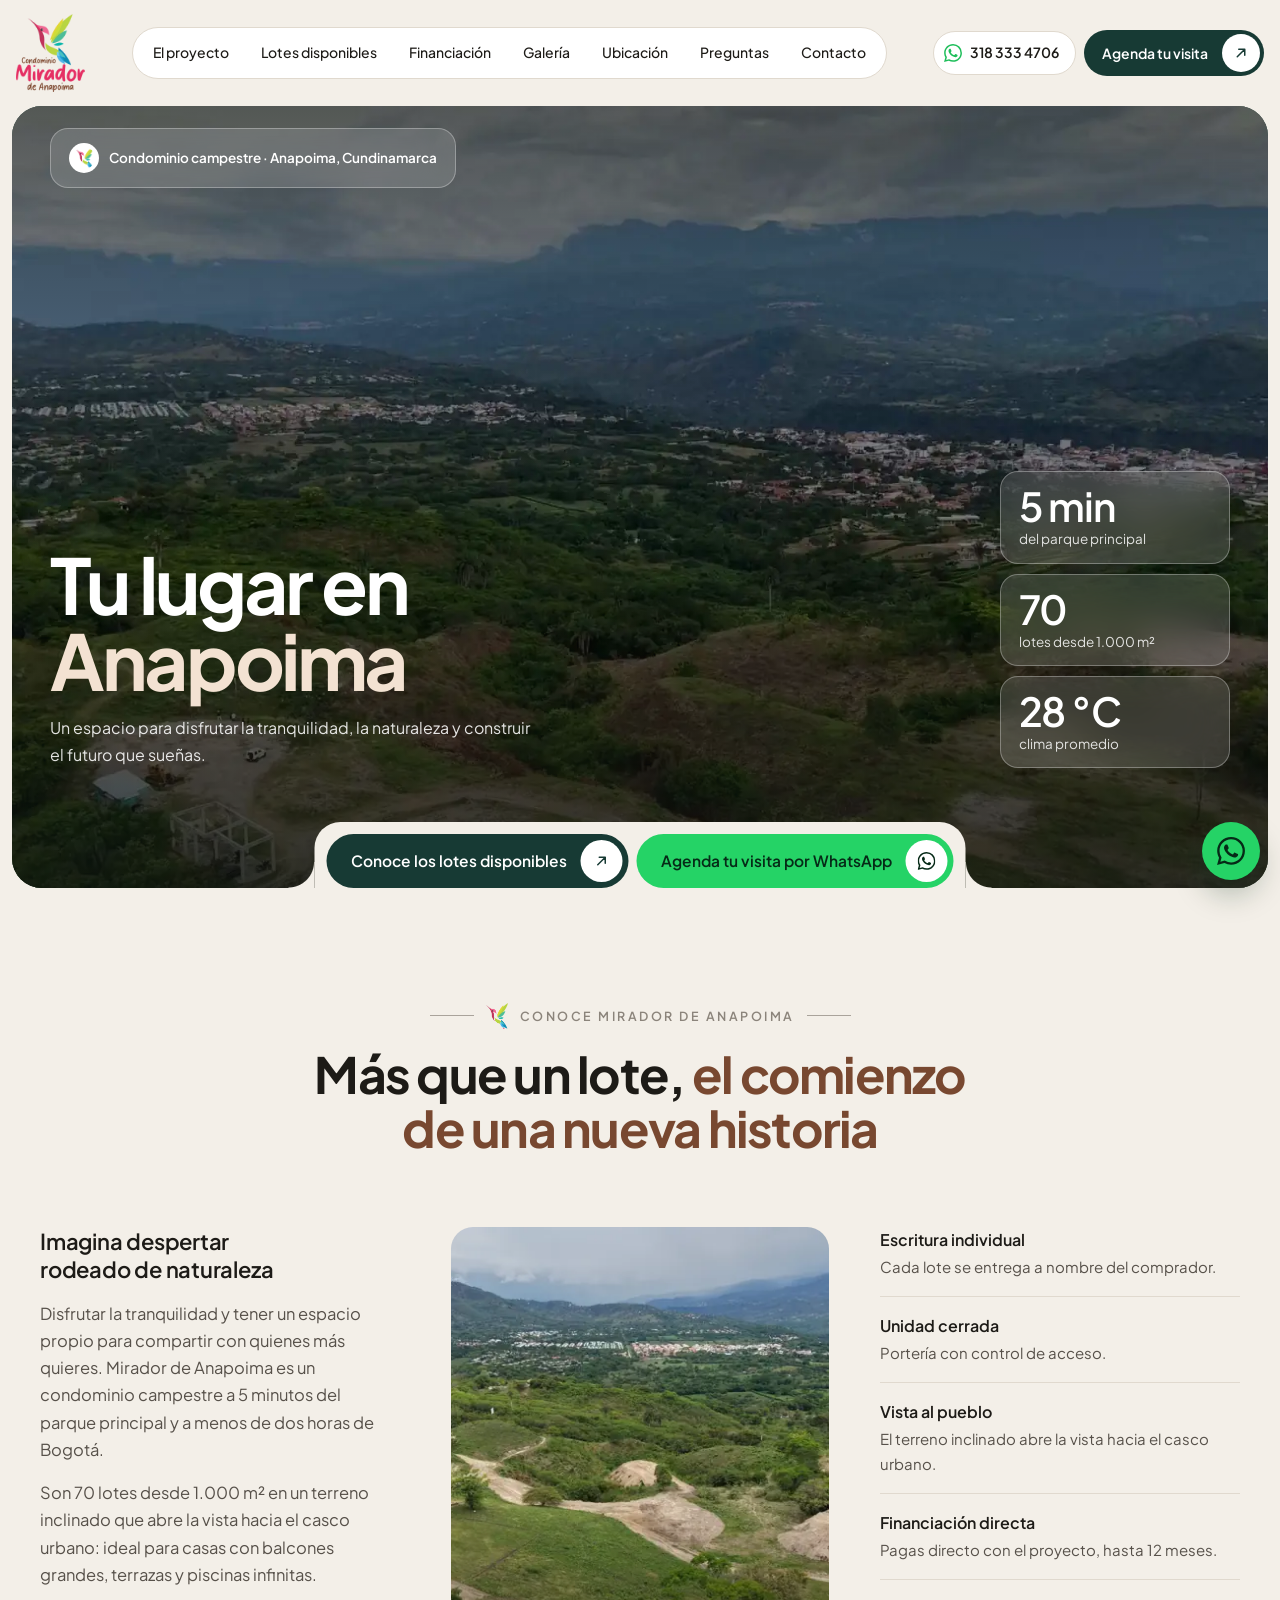
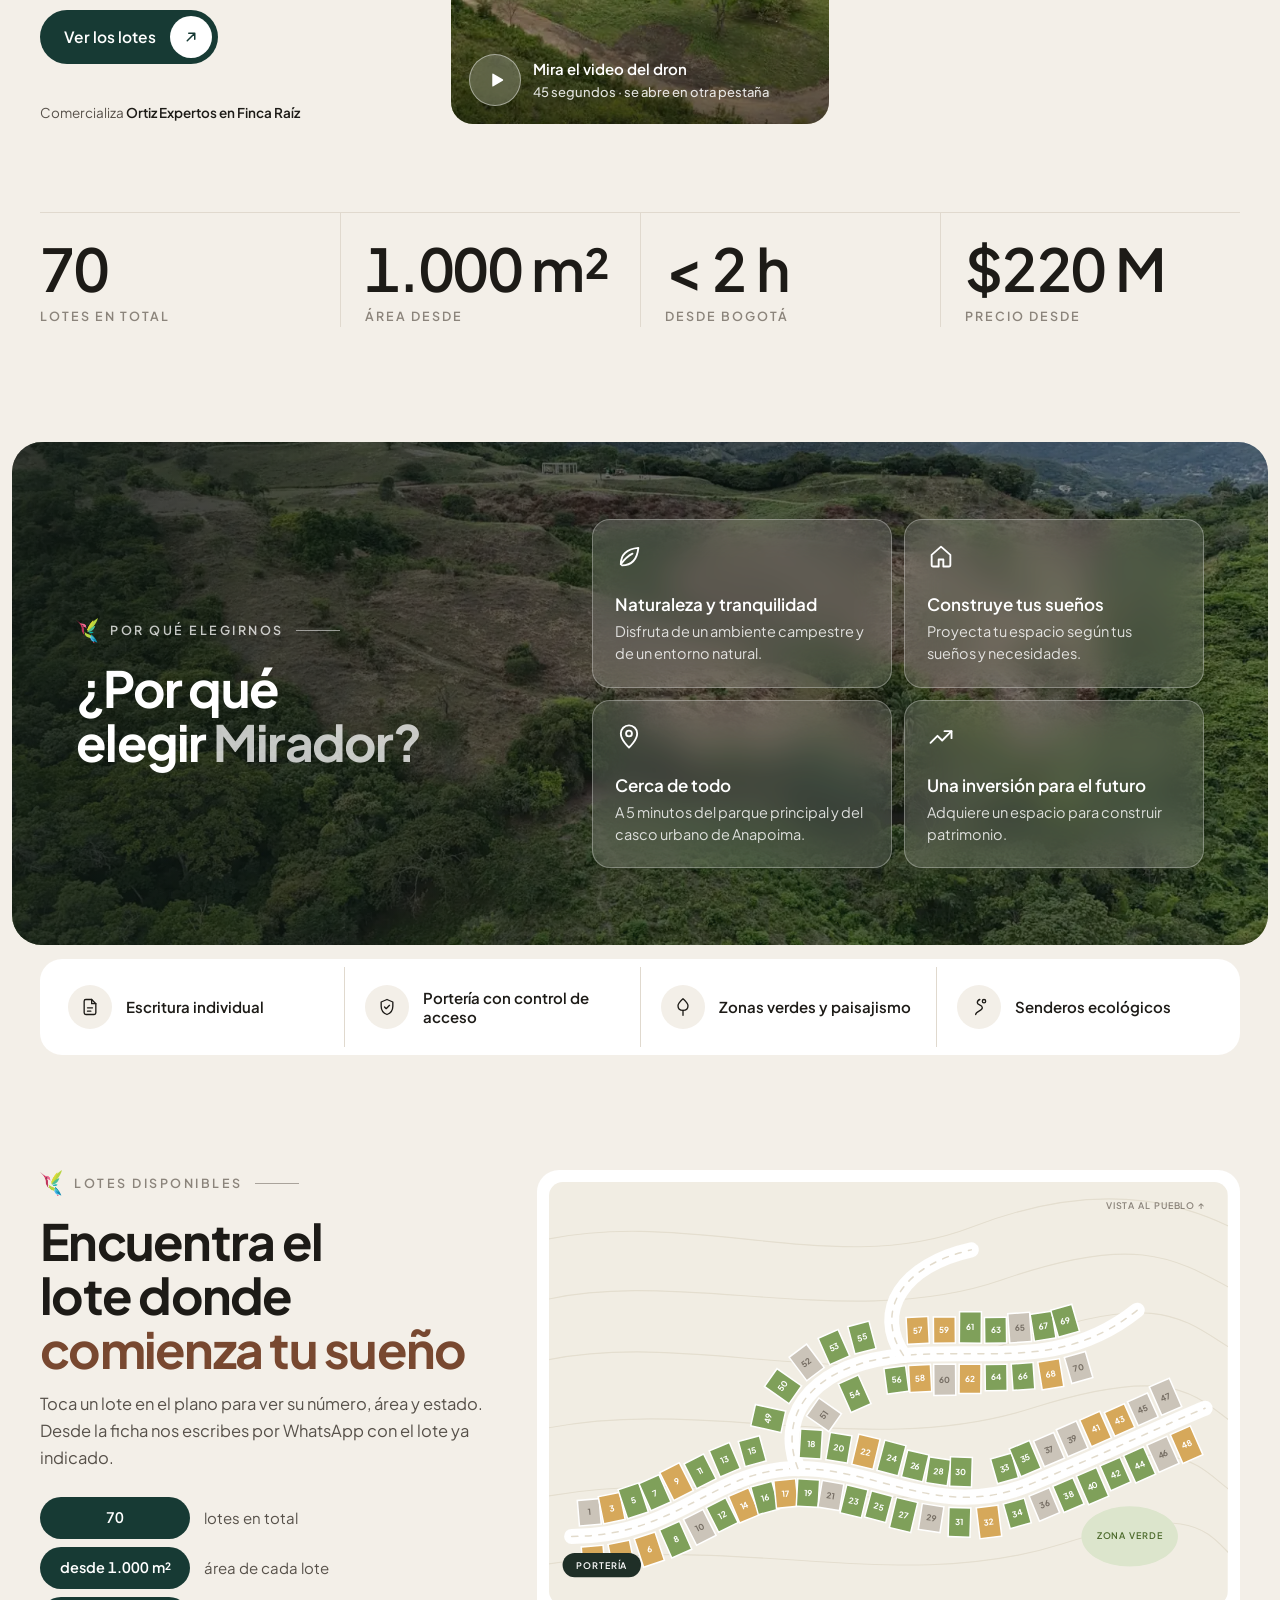
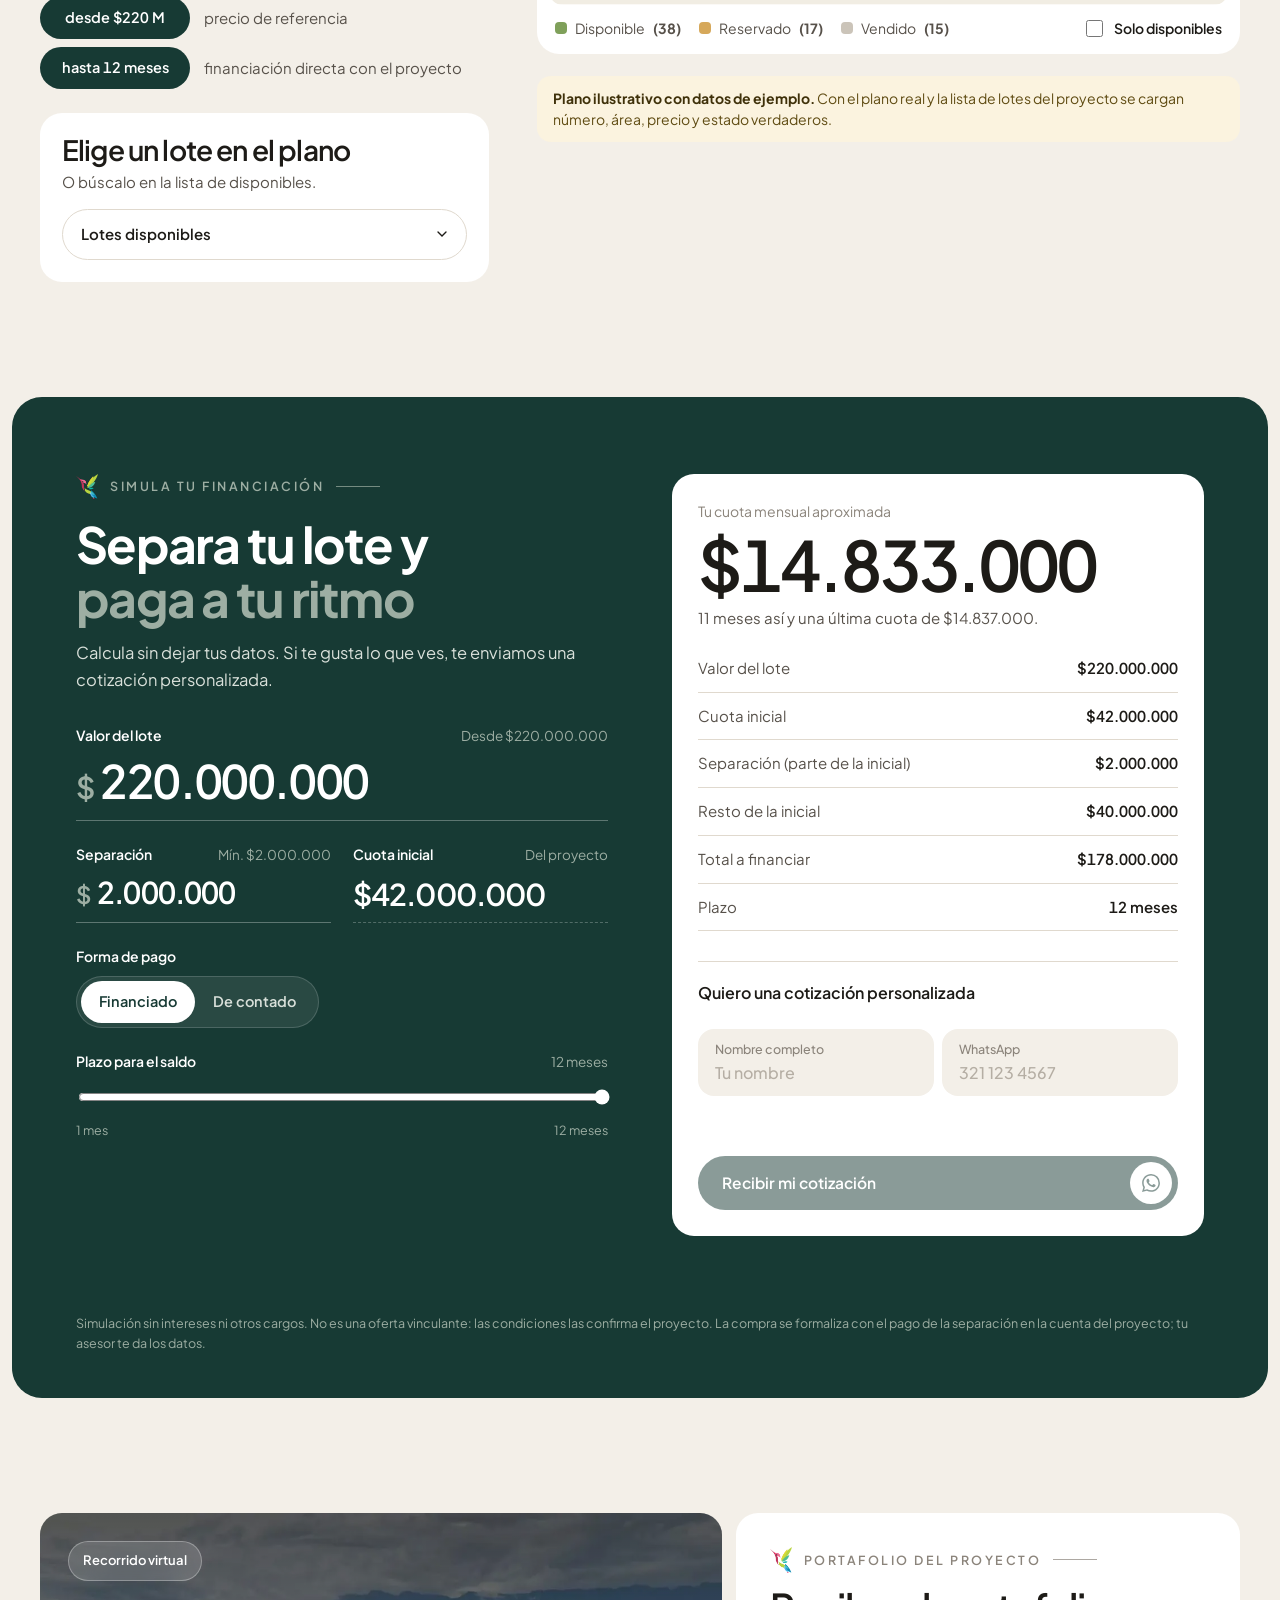
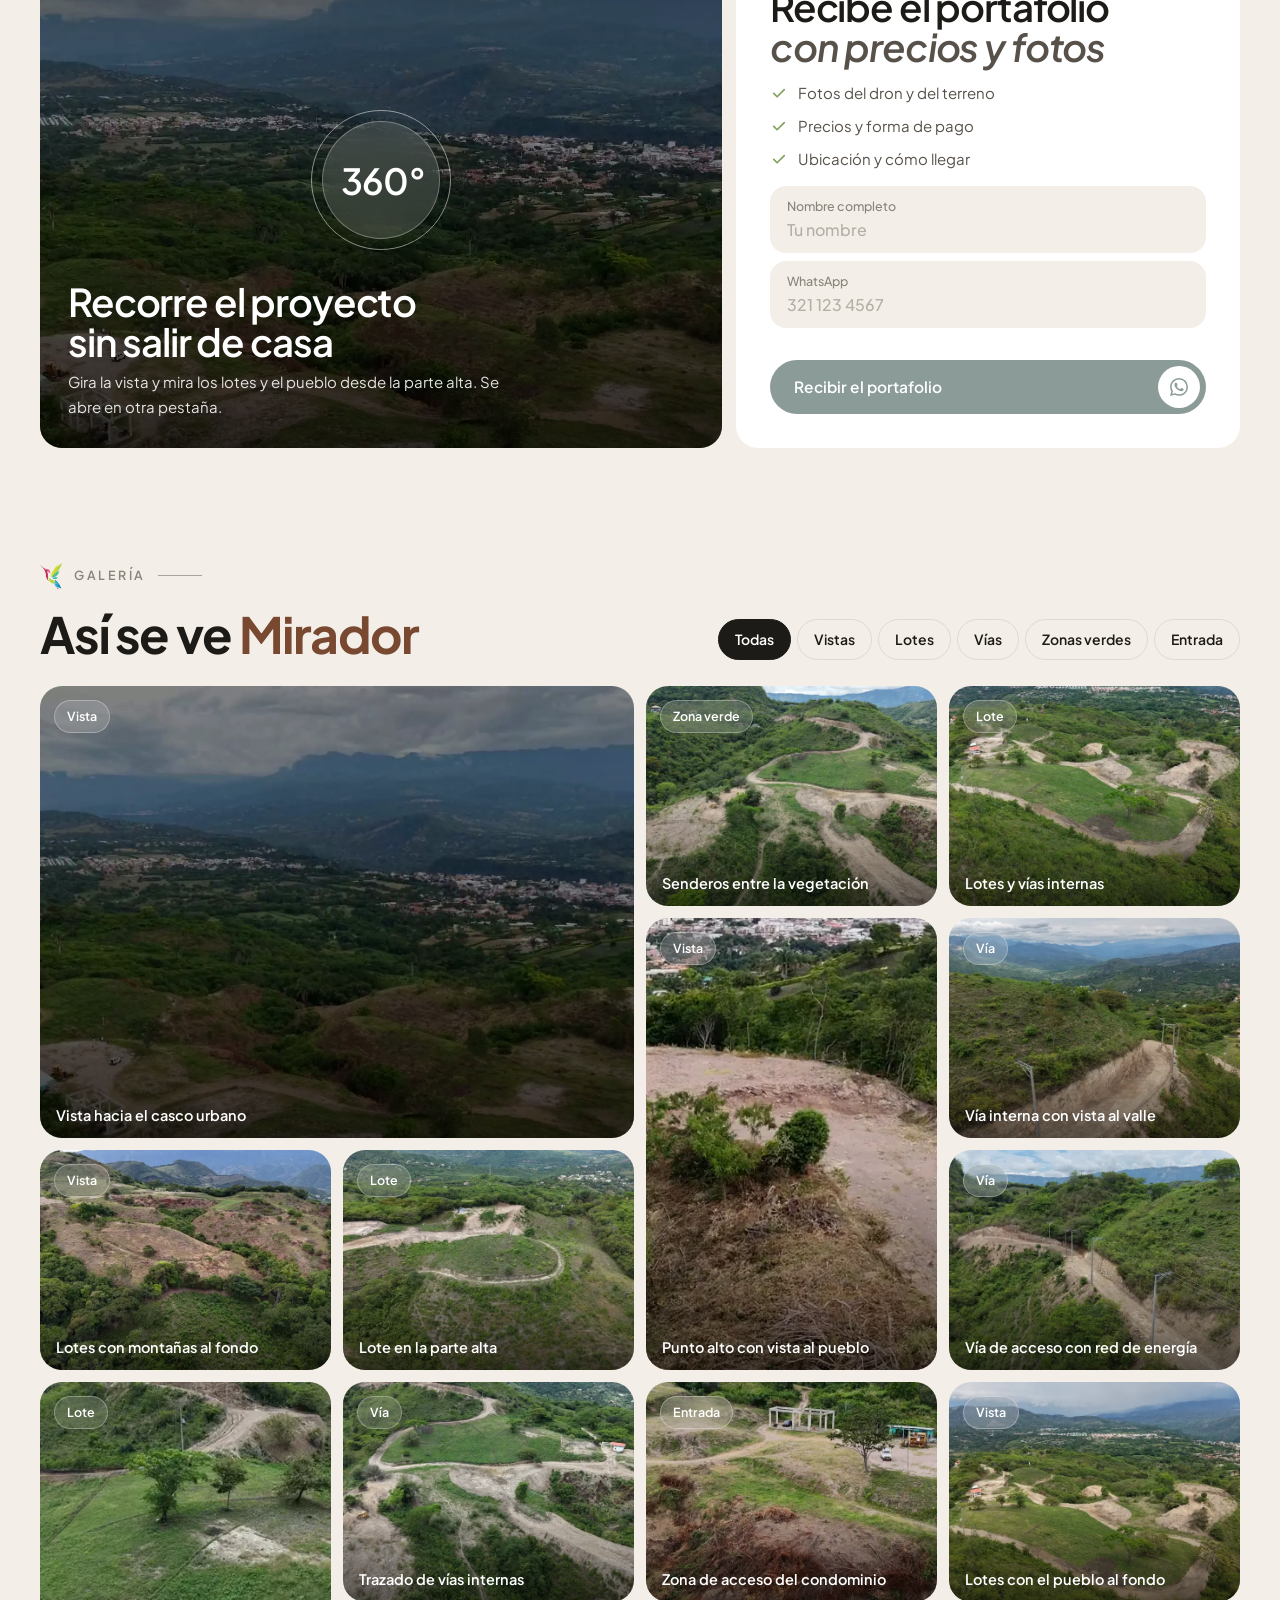
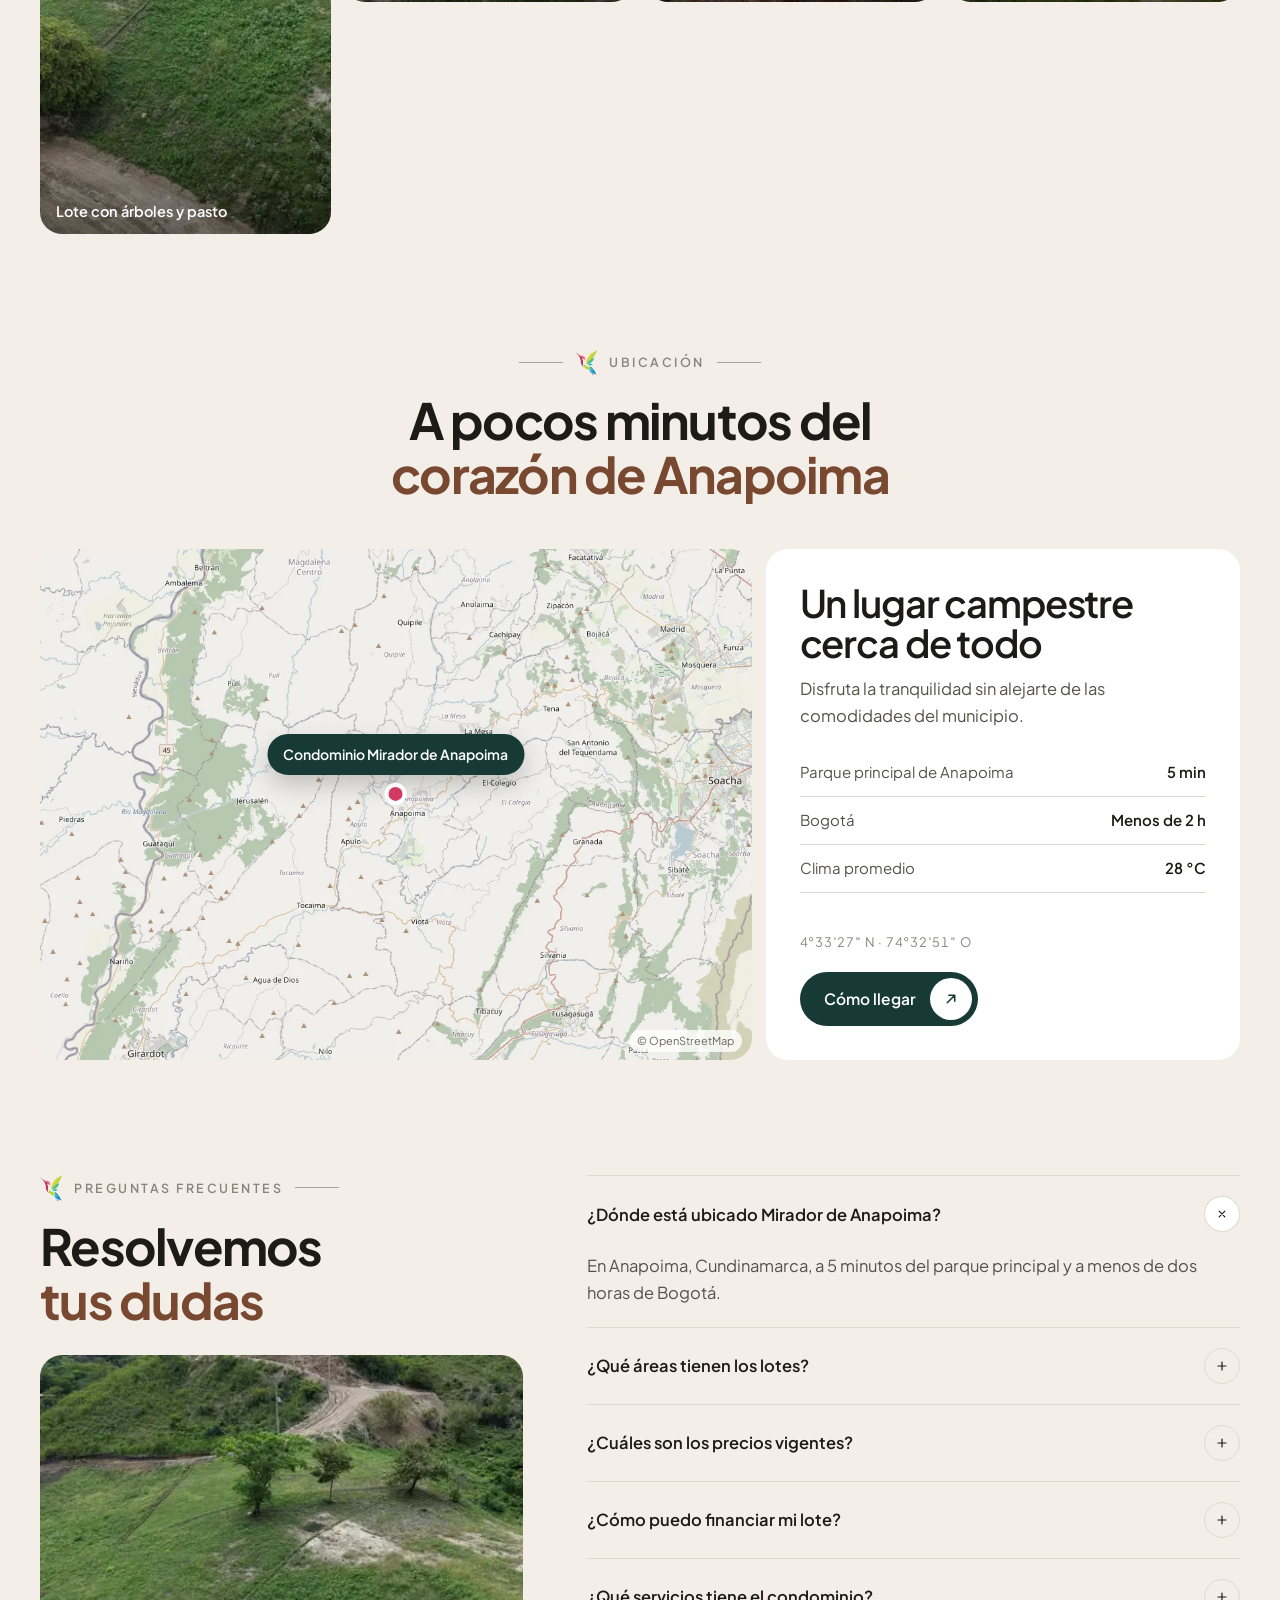
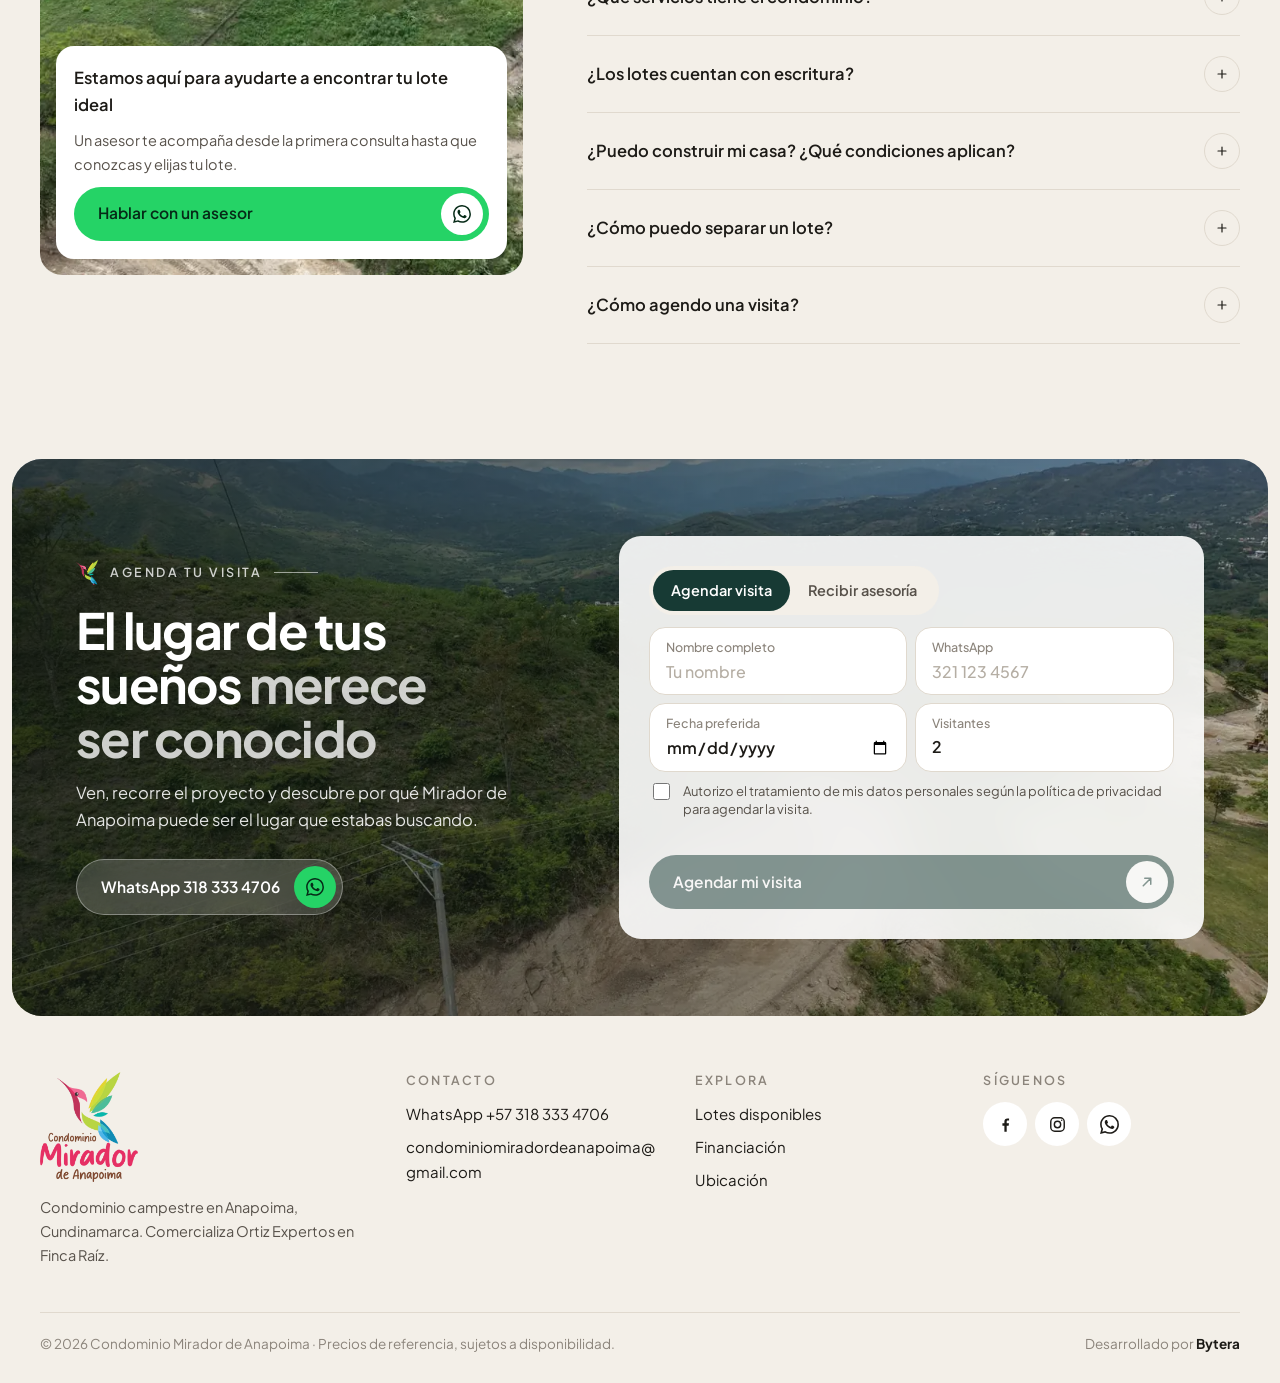
==== index.html @ f688da46 "Maqueta de la web del Condominio Mirador de Anapoima Co-Authored-By: Claude Opus 5.5 <noreply@anthro" ====
<!doctype html>
<html lang="es">
<head>
<meta charset="utf-8">
<meta name="viewport" content="width=device-width, initial-scale=1, viewport-fit=cover">
<meta name="robots" content="noindex, nofollow">
<link rel="icon" href="fotos/colibri.png">
</head>
<body>
<title>Mirador de Anapoima</title>
<meta name="claude:viewport-fit-sides" content="cover">
<meta name="description" content="Tu lugar en Anapoima: lotes campestres desde 1.000 m² a 5 minutos del parque principal. Condominio Mirador de Anapoima, lotes desde $220.000.000.">
<link rel="preconnect" href="https://fonts.googleapis.com">
<link rel="preconnect" href="https://fonts.gstatic.com" crossorigin>
<link rel="stylesheet" href="https://fonts.googleapis.com/css2?family=Plus+Jakarta+Sans:ital,wght@0,400;0,500;0,600;0,700;0,800;1,500&display=swap">
<style>
/* Lenguaje de las referencias: foto dentro de un marco redondeado sobre fondo crema, menú de vidrio,
   serif elegante con cursivas + sans limpia, datos en tarjetas de vidrio, pastillas con flecha en círculo,
   bloque verde profundo de contraste. El magenta del logo queda como acento fino. Apariencia clara a propósito. */
:root{
  color-scheme:light;
  --crema:#F3EFE8;
  --crema-2:#EAE4DA;
  --blanco:#FFFFFF;
  --tinta:#1D1B17;
  --tinta-2:#57514A;
  --gris:#8B847B;
  --linea:#E0D9CE;
  --verde:#173A34;
  --verde-2:#21493F;
  --cafe:#784830;
  --magenta:#E43060;
  --sobre-verde:#D9E0DA;
  --sobre-verde-2:#9DAEA3;
  --acento:#D23A63;
  --disponible:#7FA05A;
  --reservado:#D6A85A;
  --vendido:#CBC4B9;
  --whatsapp:#25D366;
  --whatsapp-tinta:#062A17;
  --f-sans:'Plus Jakarta Sans',system-ui,-apple-system,'Segoe UI',sans-serif;
  --r-marco:30px; --r-tarjeta:22px; --r-chico:14px;
  --curva:cubic-bezier(.22,.8,.26,1);
  --carril:1240px;
}
*,*::before,*::after{box-sizing:border-box}
[hidden]{display:none!important}
html{scroll-behavior:smooth;scroll-padding-top:90px;overflow-x:clip}
body{margin:0;background:var(--crema);color:var(--tinta);font-family:var(--f-sans);font-size:16.5px;line-height:1.65;-webkit-font-smoothing:antialiased;overflow-x:clip}
img{max-width:100%;height:auto;display:block}
a{color:inherit}
button,input,select{font:inherit;color:inherit}
:focus-visible{outline:2px solid var(--tinta);outline-offset:3px}
.sobre-foto :focus-visible,.verde :focus-visible{outline-color:#fff}
.sr-only{position:absolute!important;width:1px;height:1px;padding:0;margin:-1px;overflow:hidden;clip:rect(0,0,0,0);white-space:nowrap;border:0}
.carril{max-width:var(--carril);margin:0 auto;padding-left:max(20px,env(safe-area-inset-left,0px));padding-right:max(20px,env(safe-area-inset-right,0px))}
.marco{margin-inline:max(12px,env(safe-area-inset-left,0px))}
.saltar{position:fixed;top:-100px;left:16px;z-index:100;padding:12px 18px;background:#fff;border-radius:999px;font-weight:600}
.saltar:focus{top:12px}

/* Tipos */
h1,h2,h3{margin:0;font-weight:400;text-wrap:balance}
h2{font-family:var(--f-sans);font-weight:700;font-size:clamp(32px,3.9vw,52px);line-height:1.08;letter-spacing:-.035em}
h2 em,h1 em{font-style:normal;color:var(--cafe)}
h3{font-family:var(--f-sans);font-weight:600;font-size:18px;line-height:1.3}
.ceja{display:flex;align-items:center;gap:12px;margin:0 0 18px;font-size:12.5px;font-weight:600;letter-spacing:.2em;text-transform:uppercase;color:var(--gris)}
.ceja::after{content:"";width:44px;height:1px;background:currentColor;opacity:.7}
.ceja img{width:22px;height:auto;flex:none}
.texto{color:var(--tinta-2);margin:14px 0 0;max-width:52ch}
.seccion{padding-block:clamp(72px,9vw,120px)}

/* Botones: pastilla con flecha en círculo */
.btn{display:inline-flex;align-items:center;gap:14px;min-height:54px;padding:6px 6px 6px 24px;border-radius:999px;font-weight:600;font-size:15.5px;text-decoration:none;border:0;cursor:pointer;transition:background .25s,color .25s,transform .25s var(--curva);white-space:nowrap;line-height:1.2}
.btn__c{display:grid;place-items:center;width:42px;height:42px;border-radius:50%;flex:none;transition:transform .35s var(--curva)}
.btn__c svg{width:18px;height:18px}
.btn:hover .btn__c{transform:rotate(45deg)}
.btn--oscuro{background:var(--verde);color:#fff}
.btn--oscuro .btn__c{background:#fff;color:var(--verde)}
.btn--oscuro:hover{background:#15211B}
.btn--blanco{background:#fff;color:var(--tinta)}
.btn--blanco .btn__c{background:var(--verde);color:#fff}
.btn--vidrio{background:rgba(255,255,255,.16);color:#fff;border:1px solid rgba(255,255,255,.35);backdrop-filter:blur(14px);-webkit-backdrop-filter:blur(14px)}
.btn--vidrio .btn__c{background:var(--whatsapp);color:var(--whatsapp-tinta)}
.btn--wa{background:var(--whatsapp);color:var(--whatsapp-tinta)}
.btn--wa .btn__c{background:#fff;color:var(--whatsapp-tinta)}
.btn--linea{background:transparent;color:var(--tinta);box-shadow:inset 0 0 0 1px var(--linea)}
.btn--linea .btn__c{background:var(--tinta);color:#fff}
.btn--simple{padding:0 24px;justify-content:center}
.btn--ancho{width:100%;justify-content:space-between}
.btn[aria-disabled="true"]{opacity:.5}

/* Portada */
.hero{position:relative;margin-top:0;border-radius:var(--r-marco);overflow:hidden;min-height:max(560px,min(calc(100vh - 118px),820px));min-height:max(560px,min(calc(100svh - 118px),820px));color:#fff;display:flex;flex-direction:column;background:var(--verde)}
.hero__foto{position:absolute;inset:0;width:100%;height:100%;object-fit:cover;object-position:50% 52%}
.hero::after{content:"";position:absolute;inset:0;z-index:1;background:linear-gradient(180deg,rgba(15,22,18,.38) 0%,rgba(15,22,18,0) 28%,rgba(15,22,18,.05) 55%,rgba(15,22,18,.66) 100%);pointer-events:none}
.hero>.hero__cuerpo,.hero>.hero__chip{position:relative;z-index:3}
.hero__chip{align-self:flex-start;margin:22px 0 0 clamp(18px,3vw,44px);display:inline-flex;align-items:center;gap:10px;padding:8px 16px 8px 8px;border-radius:999px;font-size:13.5px;font-weight:600}
.hero__chip img{width:30px;height:30px;border-radius:50%;background:#fff;padding:4px;object-fit:contain}
.cab{display:flex;align-items:center;gap:16px;padding:14px max(16px,env(safe-area-inset-right,0px)) 14px max(16px,env(safe-area-inset-left,0px));max-width:1440px;margin:0 auto}
.cab__logo{flex:none;display:block}
.cab__logo img{height:78px;width:auto}
.cab__nav{display:flex;gap:2px;margin:0 auto;padding:5px;border-radius:999px;background:#fff;border:1px solid var(--linea)}
.cab__nav a{padding:8px 15px;border-radius:999px;font-size:14px;font-weight:500;text-decoration:none;white-space:nowrap;transition:background .2s,color .2s}
.cab__nav a:hover{background:var(--crema);color:var(--tinta)}
.cab__acc{display:flex;align-items:center;gap:8px;flex:none}
.cab__tel{display:inline-flex;align-items:center;gap:8px;padding:9px 16px 9px 10px;border-radius:999px;background:#fff;border:1px solid var(--linea);font-size:14px;font-weight:600;text-decoration:none;white-space:nowrap}
.cab__tel svg{width:18px;height:18px;color:#1EBE5A}
.cab__acc .btn{min-height:46px;padding:4px 4px 4px 18px;font-size:14px}
.cab__acc .btn .btn__c{width:38px;height:38px}
.cab__menu{display:none;width:46px;height:46px;border-radius:50%;border:1px solid var(--linea);background:#fff;color:var(--tinta);cursor:pointer;place-items:center}
.cab__menu svg{width:20px;height:20px}
.hero__cuerpo{flex:1;display:grid;padding-top:40px;grid-template-columns:minmax(0,1fr) 230px;gap:24px;align-items:end;padding:0 clamp(18px,3vw,44px) clamp(96px,10vw,120px)}
.hero__sub{font-size:12.5px;font-weight:600;letter-spacing:.2em;text-transform:uppercase;margin:0 0 14px;color:rgba(255,255,255,.85)}
.hero h1{font-family:var(--f-sans);font-weight:700;font-size:clamp(44px,6vw,88px);line-height:1;letter-spacing:-.045em;max-width:12ch;animation:subir 1s var(--curva) both}
@keyframes subir{from{transform:translateY(18px)}to{transform:none}}
.hero h1 em{font-style:normal;color:#F3E2D2}
.hero__lead{max-width:40ch;margin:16px 0 0;color:rgba(255,255,255,.88);font-size:16px}
.cifras-vidrio{display:grid;gap:10px}
.vidrio{background:rgba(255,255,255,.14);border:1px solid rgba(255,255,255,.3);backdrop-filter:blur(18px);-webkit-backdrop-filter:blur(18px);border-radius:18px;padding:14px 18px}
.vidrio b{display:block;font-family:var(--f-sans);font-weight:600;letter-spacing:-.03em;font-size:40px;line-height:1}
.vidrio span{display:block;font-size:13.5px;color:rgba(255,255,255,.85);margin-top:4px;line-height:1.35}
.hero__pie{position:absolute;left:50%;bottom:0;transform:translateX(-50%);z-index:4;display:flex;gap:8px;padding:12px 12px 0;background:var(--crema);border-radius:26px 26px 0 0}
.hero__pie::before,.hero__pie::after{content:"";position:absolute;bottom:0;width:26px;height:26px;background:radial-gradient(circle at 0 0,transparent 25px,var(--crema) 26px)}
.hero__pie::before{left:-26px;background:radial-gradient(circle at 0 0,transparent 25px,var(--crema) 26px)}
.hero__pie::after{right:-26px;background:radial-gradient(circle at 100% 0,transparent 25px,var(--crema) 26px)}

/* Conoce */
.intro__titulo{text-align:center;max-width:760px;margin:0 auto clamp(44px,6vw,72px)}
.intro__titulo .ceja{justify-content:center}
.intro__titulo .ceja::before{content:"";width:44px;height:1px;background:currentColor;opacity:.7}
.intro{display:grid;grid-template-columns:minmax(0,1fr) minmax(0,1.05fr) minmax(0,1fr);gap:clamp(24px,4vw,56px);align-items:stretch}
.intro__txt{display:flex;flex-direction:column;gap:16px}
.intro__txt h3{font-size:22px;font-weight:600;letter-spacing:-.01em}
.intro__txt p{margin:0;color:var(--tinta-2)}
.intro__txt .btn{align-self:flex-start;margin-top:6px}
.intro__comer{margin-top:auto;padding-top:22px;font-size:13.5px;color:var(--gris)}
.intro__comer b{color:var(--tinta);font-weight:600}
.intro__foto{position:relative;border-radius:var(--r-tarjeta);overflow:hidden;min-height:440px;display:block;color:#fff;text-decoration:none}
.intro__foto img{position:absolute;inset:0;width:100%;height:100%;object-fit:cover;transition:transform 1s var(--curva)}
.intro__foto:hover img{transform:scale(1.04)}
.intro__foto::after{content:"";position:absolute;inset:0;background:linear-gradient(180deg,rgba(0,0,0,0) 55%,rgba(0,0,0,.55))}
.intro__play{position:absolute;z-index:1;left:18px;bottom:18px;right:18px;display:flex;align-items:center;gap:12px;font-weight:600;font-size:15px}
.intro__play span{display:grid;place-items:center;width:52px;height:52px;border-radius:50%;background:rgba(255,255,255,.2);border:1px solid rgba(255,255,255,.45);backdrop-filter:blur(12px);-webkit-backdrop-filter:blur(12px);flex:none}
.intro__play svg{width:18px;height:18px;margin-left:2px}
.intro__play small{display:block;font-weight:500;opacity:.85;font-size:13px}
.lista-fina{list-style:none;margin:0;padding:0;display:grid;align-content:start}
.lista-fina li{padding:16px 0;border-bottom:1px solid var(--linea)}
.lista-fina li:first-child{padding-top:0}
.lista-fina b{display:block;font-weight:600;font-size:16px}
.lista-fina span{display:block;color:var(--tinta-2);font-size:15px;margin-top:2px}
.cifras{display:grid;grid-template-columns:repeat(4,minmax(0,1fr));margin-top:clamp(56px,7vw,88px);border-top:1px solid var(--linea)}
.cifras div{padding:26px 24px 0;border-left:1px solid var(--linea)}
.cifras div:first-child{border-left:0;padding-left:0}
.cifras b{display:block;font-family:var(--f-sans);font-weight:600;letter-spacing:-.03em;font-size:clamp(44px,4.6vw,64px);line-height:1;letter-spacing:-.01em;font-variant-numeric:tabular-nums}
.cifras span{display:block;margin-top:8px;font-size:12.5px;font-weight:600;letter-spacing:.16em;text-transform:uppercase;color:var(--gris)}

/* Por qué Mirador */
.razones{position:relative;border-radius:var(--r-marco);overflow:hidden;color:#fff;padding:clamp(40px,6vw,80px) clamp(22px,5vw,72px)}
.razones__foto{position:absolute;inset:0;width:100%;height:100%;object-fit:cover}
.razones::after{content:"";position:absolute;inset:0;background:linear-gradient(90deg,rgba(14,22,17,.78),rgba(14,22,17,.35))}
.razones__in{position:relative;z-index:1;display:grid;grid-template-columns:minmax(0,.85fr) minmax(0,1.15fr);gap:clamp(28px,5vw,64px);align-items:center}
.razones h2{color:#fff}
.razones h2 em{color:rgba(255,255,255,.75)}
.razones .ceja{color:rgba(255,255,255,.75)}
.razones__grid{display:grid;grid-template-columns:1fr 1fr;gap:12px}
.razon{padding:22px}
.razon svg{width:28px;height:28px;margin-bottom:16px}
.razon h3{color:#fff;font-size:17px}
.razon p{margin:6px 0 0;font-size:14.5px;line-height:1.5;color:rgba(255,255,255,.82)}
.incluye{display:grid;grid-template-columns:repeat(4,minmax(0,1fr));margin-top:14px;background:#fff;border-radius:var(--r-tarjeta);padding:8px}
.incluye div{display:flex;align-items:center;gap:14px;padding:18px 20px;border-left:1px solid var(--linea)}
.incluye div:first-child{border-left:0}
.incluye i{display:grid;place-items:center;width:44px;height:44px;border-radius:50%;background:var(--crema);flex:none}
.incluye svg{width:20px;height:20px}
.incluye b{font-weight:600;font-size:15px;line-height:1.3}

/* Lotes */
.lotes{display:grid;grid-template-columns:minmax(0,.78fr) minmax(0,1.22fr);gap:clamp(24px,4vw,48px);align-items:start}
.datos-lote{list-style:none;margin:26px 0 0;padding:0;display:grid;gap:8px}
.datos-lote li{display:flex;align-items:center;gap:14px}
.datos-lote b{flex:none;min-width:150px;padding:9px 16px;border-radius:999px;background:var(--verde);color:#fff;font-weight:600;font-size:14.5px;text-align:center;font-variant-numeric:tabular-nums}
.datos-lote span{color:var(--tinta-2);font-size:15px}
.aviso{margin:22px 0 0;padding:12px 16px;border-radius:var(--r-chico);background:#FBF3DF;color:#5F4B12;font-size:14px;line-height:1.5}
.aviso b{color:#3F310A}
.plano{background:#fff;border-radius:var(--r-tarjeta);padding:12px;min-width:0}
.plano__lienzo{position:relative}
.plano svg{display:block;width:100%;height:auto;border-radius:14px}
.lote{cursor:pointer}
.lote:hover path{filter:brightness(1.08)}
.lote:focus-visible{outline:none}
.lote:focus-visible path,.lote.is-activo path{stroke:var(--tinta);stroke-width:3}
.marcador{position:absolute;width:42px;height:42px;border-radius:50%;background:#fff;box-shadow:0 8px 20px rgba(0,0,0,.25);display:grid;place-items:center;transform:translate(-50%,-115%);left:50%;top:50%;transition:left .9s var(--curva),top .9s var(--curva),opacity .3s;pointer-events:none;opacity:0}
.marcador::after{content:"";position:absolute;bottom:-6px;left:50%;width:12px;height:12px;background:#fff;transform:translateX(-50%) rotate(45deg);border-radius:2px}
.marcador img{width:26px;position:relative;z-index:1}
.marcador.is-visible{opacity:1}
.leyenda{display:flex;flex-wrap:wrap;gap:8px 18px;align-items:center;padding:12px 6px 2px;font-size:14px;color:var(--tinta-2)}
.leyenda span{display:inline-flex;align-items:center;gap:8px}
.leyenda i{width:12px;height:12px;border-radius:4px;display:inline-block}
.leyenda label{margin-left:auto;display:inline-flex;align-items:center;gap:8px;font-weight:600;color:var(--tinta);cursor:pointer}
.leyenda input{accent-color:var(--verde);width:17px;height:17px}
.ficha{margin-top:24px;background:#fff;border-radius:var(--r-tarjeta);padding:22px;display:grid;gap:14px}
.ficha__vacia b{display:block;font-family:var(--f-sans);font-weight:600;letter-spacing:-.03em;font-size:28px;line-height:1.05}
.ficha__vacia p{margin:6px 0 0;color:var(--tinta-2);font-size:15px}
.ficha__num{display:flex;justify-content:space-between;align-items:flex-start;gap:10px}
.ficha__num small{display:block;font-size:12px;font-weight:600;letter-spacing:.18em;text-transform:uppercase;color:var(--gris)}
.ficha__num b{font-family:var(--f-sans);font-weight:600;letter-spacing:-.03em;font-size:56px;line-height:.95}
.estado{display:inline-flex;align-items:center;gap:7px;padding:6px 12px;border-radius:999px;font-size:13px;font-weight:600;white-space:nowrap}
.estado::before{content:"";width:7px;height:7px;border-radius:50%;background:currentColor}
.estado--disponible{background:#EEF3E5;color:#4D6B2C}
.estado--reservado{background:#F8EEDA;color:#82601E}
.estado--vendido{background:#F0EDE8;color:#6F675E}
.filas{margin:0;padding:0;list-style:none}
.filas li{display:flex;justify-content:space-between;gap:14px;padding:11px 0;border-bottom:1px solid var(--linea);font-size:15px}
.filas li span{color:var(--tinta-2)}
.filas li b{font-weight:600;text-align:right;font-variant-numeric:tabular-nums}
.elegir select{appearance:none;-webkit-appearance:none;width:100%;border:1px solid var(--linea);border-radius:999px;padding:12px 44px 12px 18px;background:#fff url("data:image/svg+xml,%3Csvg xmlns='http://www.w3.org/2000/svg' viewBox='0 0 24 24' fill='none' stroke='%231D1B17' stroke-width='2' stroke-linecap='round'%3E%3Cpath d='M6 9l6 6 6-6'/%3E%3C/svg%3E") right 16px center/16px no-repeat;font-weight:600;font-size:15px}

/* Financiación: bloque verde */
.verde{background:var(--verde);color:var(--sobre-verde);border-radius:var(--r-marco)}
.verde h2{color:#fff}
.verde h2 em{color:var(--sobre-verde-2)}
.verde .ceja{color:var(--sobre-verde-2)}
.verde .texto{color:var(--sobre-verde)}
.sim{display:grid;grid-template-columns:minmax(0,1fr) minmax(0,1fr);gap:clamp(28px,5vw,72px);align-items:start;padding:clamp(36px,6vw,80px) clamp(22px,5vw,72px)}
.sim form{margin-top:30px;display:grid;gap:22px}
.ctrl{display:grid;gap:8px}
.ctrl__cab{display:flex;justify-content:space-between;align-items:baseline;gap:12px;flex-wrap:wrap;font-size:14px}
.ctrl__cab label,.ctrl__cab .et{font-weight:600;color:#fff}
.ctrl__cab small{color:var(--sobre-verde-2);font-size:13.5px}
.monto{display:flex;align-items:baseline;gap:6px;border-bottom:1px solid rgba(255,255,255,.3);padding:0 0 8px}
.monto:focus-within{border-color:#fff}
.monto span{font-family:var(--f-sans);font-weight:600;letter-spacing:-.03em;font-size:30px;color:var(--sobre-verde-2)}
.monto input{width:100%;min-width:0;border:0;outline:0;background:transparent;font-family:var(--f-sans);font-weight:600;letter-spacing:-.03em;font-size:clamp(34px,3.6vw,46px);color:#fff;font-variant-numeric:tabular-nums;padding:0;line-height:1.1}
.monto--chico span{font-size:24px}
.monto--chico input{font-size:30px}
.ctrl.is-error .monto{border-color:#FF9DB4}
.error{font-size:13.5px;color:#FFB3C5;margin:0;font-weight:600}
.dos{display:grid;grid-template-columns:1fr 1fr;gap:22px}
.fijo{font-family:var(--f-sans);font-weight:600;letter-spacing:-.03em;font-size:30px;color:#fff;padding:0 0 8px;border-bottom:1px dashed rgba(255,255,255,.25);line-height:1.1}
.segmento{display:inline-flex;padding:4px;border-radius:999px;background:rgba(255,255,255,.08);border:1px solid rgba(255,255,255,.16);justify-self:start}
.segmento button{border:0;background:transparent;padding:9px 18px;border-radius:999px;font-weight:600;font-size:14.5px;cursor:pointer;color:var(--sobre-verde)}
.segmento button[aria-pressed="true"]{background:#fff;color:var(--verde)}
.rango{width:100%;accent-color:#fff;height:26px}
.marcas{display:flex;justify-content:space-between;font-size:12.5px;color:var(--sobre-verde-2)}
.lote-elegido{display:flex;justify-content:space-between;align-items:center;gap:12px;padding:10px 10px 10px 16px;border-radius:999px;background:rgba(255,255,255,.1);font-weight:600;color:#fff;font-size:14.5px}
.lote-elegido button{border:0;background:#fff;color:var(--verde);border-radius:999px;padding:6px 12px;font-weight:600;font-size:13px;cursor:pointer}
.resumen{background:#fff;color:var(--tinta);border-radius:var(--r-tarjeta);padding:26px}
.resumen small{display:block;font-size:14px;color:var(--gris)}
.resumen__cuota{display:block;font-family:var(--f-sans);font-weight:600;letter-spacing:-.03em;font-size:clamp(48px,5.4vw,72px);line-height:1;margin-top:6px;font-variant-numeric:tabular-nums;white-space:nowrap}
.resumen__det{margin:8px 0 14px;color:var(--tinta-2);font-size:15px}
.cotiza{margin-top:18px;padding-top:18px;border-top:1px solid var(--linea);display:grid;gap:10px}
.cotiza b.t{font-weight:600;font-size:16px}
.campos{display:grid;grid-template-columns:1fr 1fr;gap:8px}
.campo{background:var(--crema);border:1px solid transparent;border-radius:16px;padding:9px 16px 7px;min-width:0;transition:border-color .2s,background .2s}
.campo:focus-within{border-color:var(--tinta);background:#fff}
.campo label{display:block;font-size:12.5px;color:var(--gris);font-weight:500}
.campo input,.campo select{width:100%;border:0;outline:0;background:transparent;padding:1px 0;font-size:16px;font-weight:600;min-width:0}
.campo select{appearance:none;-webkit-appearance:none;cursor:pointer}
.campo input::placeholder{color:#B5AEA4;font-weight:500}
.campo.is-error{border-color:var(--acento)}
.form-msj{font-size:13.5px;color:var(--acento);margin:0;min-height:1.2em;font-weight:600}
.legal{font-size:12.5px;color:var(--gris);margin:14px 0 0}
.verde .legal{color:var(--sobre-verde-2);padding:0 clamp(22px,5vw,72px) clamp(28px,4vw,44px);margin:0}

/* Recorrido y portafolio */
.doble{display:grid;grid-template-columns:minmax(0,1.15fr) minmax(0,.85fr);gap:14px}
.tour{position:relative;border-radius:var(--r-tarjeta);overflow:hidden;min-height:480px;color:#fff;text-decoration:none;display:flex;flex-direction:column;justify-content:space-between;padding:28px}
.tour img{position:absolute;inset:0;width:100%;height:100%;object-fit:cover;transition:transform 1.2s var(--curva)}
.tour:hover img{transform:scale(1.04)}
.tour::after{content:"";position:absolute;inset:0;background:linear-gradient(180deg,rgba(0,0,0,.35),rgba(0,0,0,0) 40%,rgba(0,0,0,.6))}
.tour>*:not(img){position:relative;z-index:1}
.tour__sello{align-self:flex-start;padding:8px 14px;border-radius:999px;font-size:13px;font-weight:600}
.tour__centro{position:absolute!important;left:50%;top:50%;transform:translate(-50%,-50%);width:118px;height:118px;border-radius:50%;display:grid;place-items:center;font-family:var(--f-sans);font-weight:600;letter-spacing:-.03em;font-size:36px}
.tour__centro::before{content:"";position:absolute;inset:-12px;border-radius:50%;border:1px solid rgba(255,255,255,.5);animation:latido 2.6s ease-out infinite}
@keyframes latido{from{transform:scale(.9);opacity:1}to{transform:scale(1.25);opacity:0}}
.tour h3{font-family:var(--f-sans);font-weight:600;letter-spacing:-.03em;font-size:clamp(30px,3vw,40px);line-height:1.05;max-width:16ch}
.tour p{margin:8px 0 0;max-width:40ch;color:rgba(255,255,255,.88);font-size:15px}
.portafolio{background:#fff;border-radius:var(--r-tarjeta);padding:clamp(24px,3vw,34px);display:flex;flex-direction:column;gap:14px}
.portafolio h3{font-family:var(--f-sans);font-weight:600;letter-spacing:-.03em;font-size:clamp(30px,3vw,40px);line-height:1.05}
.portafolio ul{list-style:none;margin:0;padding:0;display:grid;gap:8px}
.portafolio li{display:flex;gap:10px;align-items:flex-start;color:var(--tinta-2);font-size:15px}
.portafolio li svg{width:18px;height:18px;flex:none;margin-top:3px;color:var(--disponible)}
.portafolio form{margin-top:auto;display:grid;gap:8px}

/* Galería */
.galeria__cab{display:flex;flex-wrap:wrap;justify-content:space-between;align-items:end;gap:20px;margin-bottom:26px}
.filtros{display:flex;flex-wrap:wrap;gap:6px}
.filtros button{border:1px solid var(--linea);background:transparent;border-radius:999px;padding:8px 16px;font-weight:600;font-size:14px;cursor:pointer}
.filtros button[aria-pressed="true"]{background:var(--tinta);border-color:var(--tinta);color:#fff}
.bento{display:grid;grid-template-columns:repeat(4,minmax(0,1fr));grid-auto-rows:220px;gap:12px}
.foto{position:relative;overflow:hidden;border-radius:var(--r-tarjeta);border:0;padding:0;cursor:pointer;color:#fff;text-decoration:none;text-align:left;background:var(--crema-2)}
.foto img{width:100%;height:100%;object-fit:cover;transition:transform 1s var(--curva)}
.foto:hover img{transform:scale(1.05)}
.foto::after{content:"";position:absolute;inset:0;background:linear-gradient(180deg,rgba(0,0,0,0) 55%,rgba(0,0,0,.55));pointer-events:none}
.foto__pie{position:absolute;z-index:1;left:16px;right:16px;bottom:14px;font-weight:600;font-size:14.5px;line-height:1.3}
.foto__chip{position:absolute;z-index:1;left:14px;top:14px;padding:5px 12px;border-radius:999px;font-size:12.5px;font-weight:600}
.foto--g{grid-column:span 2;grid-row:span 2}
.foto--a{grid-row:span 2}
.foto .play{position:absolute;z-index:1;left:50%;top:50%;transform:translate(-50%,-50%);width:64px;height:64px;border-radius:50%;display:grid;place-items:center}
.foto .play svg{width:20px;height:20px;margin-left:3px}

/* Ubicación */
.ubica{display:grid;grid-template-columns:minmax(0,1.2fr) minmax(0,.8fr);gap:14px;align-items:stretch}
.mapa{position:relative;border-radius:var(--r-tarjeta);overflow:hidden;min-height:440px;display:block;background:#EDEAE3}
.mapa img{position:absolute;inset:0;width:100%;height:100%;object-fit:cover;filter:saturate(.75)}
.mapa__pin{position:absolute;left:50%;top:50%;transform:translate(-50%,-100%);display:flex;flex-direction:column;align-items:center;gap:8px}
.mapa__etq{background:var(--verde);color:#fff;padding:9px 16px;border-radius:999px;font-weight:600;font-size:14px;white-space:nowrap;box-shadow:0 10px 24px rgba(0,0,0,.2)}
.mapa__punto{width:22px;height:22px;border-radius:50%;background:var(--acento);border:4px solid #fff;box-shadow:0 0 0 0 rgba(210,58,99,.5);animation:pulso 2.2s ease-out infinite}
@keyframes pulso{to{box-shadow:0 0 0 22px rgba(210,58,99,0)}}
.mapa__cred{position:absolute;right:10px;bottom:8px;font-size:11px;color:#6F675E;background:rgba(255,255,255,.8);padding:2px 8px;border-radius:999px}
.ubica__info{background:#fff;border-radius:var(--r-tarjeta);padding:clamp(24px,3vw,34px);display:flex;flex-direction:column;gap:6px}
.ubica__info h3{font-family:var(--f-sans);font-weight:600;letter-spacing:-.03em;font-size:clamp(30px,3vw,38px);line-height:1.05}
.ubica__info .filas{margin:14px 0 20px}
.ubica__info .btn{margin-top:auto;align-self:flex-start}
.coord{font-size:13px;color:var(--gris);letter-spacing:.06em;font-variant-numeric:tabular-nums}

/* Preguntas */
.preguntas{display:grid;grid-template-columns:minmax(0,.85fr) minmax(0,1.15fr);gap:clamp(28px,5vw,72px);align-items:start}
.asesor{position:relative;border-radius:var(--r-tarjeta);overflow:hidden;min-height:520px;display:flex;align-items:flex-end;padding:16px;margin-top:28px}
.asesor img{position:absolute;inset:0;width:100%;height:100%;object-fit:cover}
.asesor__tarjeta{position:relative;background:#fff;border-radius:18px;padding:18px;display:grid;gap:10px;width:100%}
.asesor__tarjeta b{display:block;font-weight:600}
.asesor__tarjeta p{margin:0;color:var(--tinta-2);font-size:14.5px}
.faq details{border-bottom:1px solid var(--linea)}
.faq details:first-child{border-top:1px solid var(--linea)}
.faq summary{list-style:none;cursor:pointer;display:flex;justify-content:space-between;align-items:center;gap:18px;padding:20px 0;font-weight:600;font-size:16.5px}
.faq summary::-webkit-details-marker{display:none}
.faq summary::after{content:"";flex:none;width:36px;height:36px;border-radius:50%;border:1px solid var(--linea);background:url("data:image/svg+xml,%3Csvg xmlns='http://www.w3.org/2000/svg' viewBox='0 0 24 24' fill='none' stroke='%231D1B17' stroke-width='1.8' stroke-linecap='round'%3E%3Cpath d='M12 6v12M6 12h12'/%3E%3C/svg%3E") center/16px no-repeat;transition:transform .3s var(--curva),background-color .3s}
.faq details[open] summary::after{transform:rotate(45deg);background-color:#fff}
.faq details p{margin:0 0 20px;color:var(--tinta-2);max-width:60ch}

/* Contacto: formulario de vidrio sobre foto */
.contacto{position:relative;border-radius:var(--r-marco);overflow:hidden;color:#fff;padding:clamp(40px,6vw,80px) clamp(22px,5vw,72px)}
.contacto__foto{position:absolute;inset:0;width:100%;height:100%;object-fit:cover}
.contacto::after{content:"";position:absolute;inset:0;background:linear-gradient(90deg,rgba(14,22,17,.72),rgba(14,22,17,.25))}
.contacto__in{position:relative;z-index:1;display:grid;grid-template-columns:minmax(0,.9fr) minmax(0,1.1fr);gap:clamp(28px,5vw,64px);align-items:center}
.contacto h2{color:#fff}
.contacto h2 em{color:rgba(255,255,255,.78)}
.contacto .ceja{color:rgba(255,255,255,.78)}
.contacto .texto{color:rgba(255,255,255,.88)}
.contacto__wa{margin-top:26px}
.panel-form{background:rgba(255,255,255,.9);color:var(--tinta);backdrop-filter:blur(20px);-webkit-backdrop-filter:blur(20px);border-radius:var(--r-tarjeta);padding:clamp(20px,3vw,30px);display:grid;gap:12px}
.pestanas{display:flex;padding:4px;border-radius:999px;background:var(--crema);justify-self:start}
.pestanas button{border:0;background:transparent;padding:9px 18px;border-radius:999px;font-weight:600;font-size:14.5px;cursor:pointer;color:var(--tinta-2)}
.pestanas button[aria-selected="true"]{background:var(--verde);color:#fff}
.panel-form form{display:grid;gap:10px}
.panel-form .campo{background:#fff;border-color:var(--linea)}
.opciones{display:flex;flex-wrap:wrap;gap:6px}
.opciones label{position:relative;cursor:pointer}
.opciones input{position:absolute;opacity:0;pointer-events:none}
.opciones span{display:inline-block;padding:9px 16px;border-radius:999px;border:1px solid var(--linea);background:#fff;font-weight:600;font-size:14px}
.opciones input:checked+span{background:var(--verde);border-color:var(--verde);color:#fff}
.opciones input:focus-visible+span{outline:2px solid var(--tinta);outline-offset:2px}
.consentimiento{display:flex;gap:10px;align-items:flex-start;font-size:13px;color:var(--tinta-2);cursor:pointer;line-height:1.45}
.consentimiento input{width:17px;height:17px;margin-top:1px;accent-color:var(--verde);flex:none}
.consentimiento.is-error{color:var(--acento)}

/* Pie */
.pie{padding-block:56px 28px}
.pie__in{display:grid;grid-template-columns:minmax(0,1.3fr) repeat(3,minmax(0,1fr));gap:32px}
.pie__marca img{height:110px;width:auto}
.pie__marca p{color:var(--tinta-2);font-size:14.5px;margin:14px 0 0;max-width:34ch}
.pie h3{font-size:12.5px;font-weight:600;letter-spacing:.18em;text-transform:uppercase;color:var(--gris);margin-bottom:14px}
.pie ul{list-style:none;margin:0;padding:0;display:grid;gap:8px;font-size:15px}
.pie li{min-width:0;overflow-wrap:anywhere}
.pie a{text-decoration:none}
.pie a:hover{text-decoration:underline}
.redes{display:flex;gap:8px}
.redes a{width:44px;height:44px;border-radius:50%;background:#fff;display:grid;place-items:center}
.redes svg{width:19px;height:19px}
.pie__legal{display:flex;flex-wrap:wrap;justify-content:space-between;gap:10px 24px;margin-top:44px;padding-top:20px;border-top:1px solid var(--linea);font-size:13.5px;color:var(--gris)}
.pie__legal b{color:var(--tinta)}

.wa-flota{position:fixed;right:calc(20px + env(safe-area-inset-right,0px));bottom:calc(20px + env(safe-area-inset-bottom,0px));z-index:40;width:58px;height:58px;border-radius:50%;background:var(--whatsapp);color:var(--whatsapp-tinta);display:grid;place-items:center;box-shadow:0 14px 30px rgba(6,42,23,.28)}
.wa-flota svg{width:28px;height:28px}
.barra-movil{display:none}

/* Visor */
.visor{border:0;padding:0;max-width:none;max-height:none;width:100%;height:100%;background:rgba(15,18,16,.95);color:#fff}
.visor::backdrop{background:rgba(15,18,16,.6)}
.visor__in{height:100%;display:grid;grid-template-rows:auto 1fr auto;padding:max(14px,env(safe-area-inset-top,0px)) max(14px,env(safe-area-inset-right,0px)) max(14px,env(safe-area-inset-bottom,0px)) max(14px,env(safe-area-inset-left,0px))}
.visor__cab{display:flex;justify-content:space-between;align-items:center;gap:12px;font-size:14.5px;color:#D9D4CC}
.visor__img{display:grid;place-items:center;min-height:0;padding:12px 0}
.visor__img img{max-height:100%;max-width:100%;width:auto;object-fit:contain;border-radius:14px}
.visor__pie{display:flex;justify-content:center;gap:10px}
.visor button{width:50px;height:50px;border-radius:50%;border:1px solid rgba(255,255,255,.25);background:transparent;color:#fff;display:grid;place-items:center;cursor:pointer}
.visor button svg{width:20px;height:20px}

/* Responsivo */
@media (max-width:1180px){
  .cab__nav{display:none}
  .cab__menu{display:grid}
  .cab__acc{margin-left:auto}
  .cab{position:relative}
  .cab.is-abierto .cab__nav{display:grid;position:absolute;top:100%;left:12px;right:12px;margin:0;background:#fff;border-radius:22px;padding:10px;z-index:20;box-shadow:0 20px 40px rgba(0,0,0,.12)}
  .cab.is-abierto .cab__nav a{padding:13px 16px;font-size:16px}
}
@media (max-width:1020px){
  .intro{grid-template-columns:minmax(0,1fr) minmax(0,1fr)}
  .intro .lista-fina{grid-column:1/-1;grid-template-columns:repeat(3,minmax(0,1fr));gap:0 24px}
  .intro .lista-fina li:first-child{padding-top:16px}
  .incluye{grid-template-columns:1fr 1fr}
  .incluye div:nth-child(3){border-left:0}
  .bento{grid-template-columns:repeat(3,minmax(0,1fr))}
}
@media (max-width:900px){
  .hero__cuerpo{grid-template-columns:minmax(0,1fr)}
  .cifras-vidrio{grid-template-columns:repeat(3,minmax(0,1fr))}
  .razones__in,.lotes,.sim,.doble,.ubica,.preguntas,.contacto__in{grid-template-columns:minmax(0,1fr)}
  .asesor{min-height:380px}
  .pie__in{grid-template-columns:minmax(0,1fr) minmax(0,1fr)}
  .pie__marca{grid-column:1/-1}
}
@media (max-width:720px){
  body{font-size:16px}
  .cab{padding:12px}
  .cab__tel,.cab__acc .btn{display:none}
  .hero{min-height:auto}
  .hero__cuerpo{padding:120px 18px 156px}
  .hero__chip{margin:16px 0 0 16px;font-size:12.5px}
  .cab__logo img{height:58px}
  .hero h1{font-size:34px}
  .vidrio{padding:10px 12px;border-radius:14px}
  .vidrio b{font-size:28px}
  .vidrio span{font-size:12px}
  .hero__pie{left:12px;right:12px;transform:none;flex-direction:column;padding:10px 10px 0;border-radius:22px 22px 0 0}
  .hero__pie .btn{justify-content:space-between}
  .hero__pie::before,.hero__pie::after{display:none}
  .intro{grid-template-columns:minmax(0,1fr)}
  .intro .lista-fina{grid-template-columns:minmax(0,1fr)}
  .intro__foto{min-height:340px}
  .cifras{grid-template-columns:1fr 1fr}
  .cifras div:nth-child(3){border-left:0;padding-left:0}
  .cifras div:nth-child(n+3){border-top:1px solid var(--linea);margin-top:22px}
  .razones__grid,.incluye{grid-template-columns:minmax(0,1fr)}
  .incluye div{border-left:0;border-top:1px solid var(--linea)}
  .incluye div:first-child{border-top:0}
  .datos-lote b{min-width:132px}
  .plano{padding:6px}
  .marcador{width:32px;height:32px}
  .marcador img{width:20px}
  .leyenda label{margin-left:0}
  .dos,.campos{grid-template-columns:minmax(0,1fr)}
  .tour{min-height:400px}
  .bento{grid-template-columns:1fr 1fr;grid-auto-rows:160px}
  .foto--g{grid-column:1/-1}
  .mapa{min-height:340px}
  .wa-flota{display:none}
  .barra-movil{display:flex;gap:8px;position:fixed;left:0;right:0;bottom:0;z-index:45;padding:10px max(12px,env(safe-area-inset-right,0px)) calc(10px + env(safe-area-inset-bottom,0px)) max(12px,env(safe-area-inset-left,0px));background:rgba(243,239,232,.96);backdrop-filter:blur(10px);-webkit-backdrop-filter:blur(10px);border-top:1px solid var(--linea)}
  .barra-movil .btn{flex:1;min-height:50px;justify-content:center;padding:0 14px}
  .pie{padding-bottom:100px}
  .pie__in{grid-template-columns:minmax(0,1fr)}
}
@media (max-width:720px){
  .btn{white-space:normal;max-width:100%}
  .pestanas{justify-self:stretch}
  .pestanas button{flex:1;padding:9px 10px;font-size:14px;line-height:1.25}
  .panel-form,.contacto__in>div{min-width:0}
  .contacto{padding-inline:14px}
}
@media (max-width:360px){
  .vidrio b{font-size:24px}
  .datos-lote li{flex-direction:column;align-items:flex-start;gap:4px}
  .segmento button{padding:8px 13px}
  .resumen__cuota{font-size:42px}
}
@media (prefers-reduced-motion:reduce){
  *,*::before,*::after{animation:none!important;transition:none!important}
  html{scroll-behavior:auto}
}
</style>

<svg width="0" height="0" style="position:absolute" aria-hidden="true">
  <symbol id="i-flecha" viewBox="0 0 24 24"><path fill="none" stroke="currentColor" stroke-width="2" stroke-linecap="round" stroke-linejoin="round" d="M7 17L17 7M9 7h8v8"/></symbol>
  <symbol id="i-der" viewBox="0 0 24 24"><path fill="none" stroke="currentColor" stroke-width="2" stroke-linecap="round" stroke-linejoin="round" d="M5 12h14M13 6l6 6-6 6"/></symbol>
  <symbol id="i-izq" viewBox="0 0 24 24"><path fill="none" stroke="currentColor" stroke-width="2" stroke-linecap="round" stroke-linejoin="round" d="M19 12H5M11 6l-6 6 6 6"/></symbol>
  <symbol id="i-wa" viewBox="0 0 24 24"><path fill="currentColor" d="M17.472 14.382c-.297-.149-1.758-.867-2.03-.967-.273-.099-.471-.148-.67.15-.197.297-.767.966-.94 1.164-.173.199-.347.223-.644.075-.297-.15-1.255-.463-2.39-1.475-.883-.788-1.48-1.761-1.653-2.059-.173-.297-.018-.458.13-.606.134-.133.298-.347.446-.52.149-.174.198-.298.298-.497.099-.198.05-.371-.025-.52-.075-.149-.669-1.612-.916-2.207-.242-.579-.487-.5-.669-.51-.173-.008-.371-.01-.57-.01-.198 0-.52.074-.792.372-.272.297-1.04 1.016-1.04 2.479 0 1.462 1.065 2.875 1.213 3.074.149.198 2.096 3.2 5.077 4.487.709.306 1.262.489 1.694.625.712.227 1.36.195 1.871.118.571-.085 1.758-.719 2.006-1.413.248-.694.248-1.289.173-1.413-.074-.124-.272-.198-.57-.347m-5.421 7.403h-.004a9.87 9.87 0 01-5.031-1.378l-.361-.214-3.741.982.998-3.648-.235-.374a9.86 9.86 0 01-1.51-5.26c.001-5.45 4.436-9.884 9.888-9.884 2.64 0 5.122 1.03 6.988 2.898a9.825 9.825 0 012.893 6.994c-.003 5.45-4.437 9.884-9.885 9.884m8.413-18.297A11.815 11.815 0 0012.05 0C5.495 0 .16 5.335.157 11.892c0 2.096.547 4.142 1.588 5.945L.057 24l6.305-1.654a11.882 11.882 0 005.683 1.448h.005c6.554 0 11.89-5.335 11.893-11.893a11.821 11.821 0 00-3.48-8.413z"/></symbol>
  <symbol id="i-tel" viewBox="0 0 24 24"><path fill="none" stroke="currentColor" stroke-width="1.8" stroke-linecap="round" stroke-linejoin="round" d="M5 4h4l2 5-2.5 1.5a11 11 0 0 0 5 5L15 13l5 2v4a2 2 0 0 1-2 2A16 16 0 0 1 3 6a2 2 0 0 1 2-2"/></symbol>
  <symbol id="i-play" viewBox="0 0 24 24"><path fill="currentColor" d="M7 4.5v15a1 1 0 0 0 1.5.86l12.5-7.5a1 1 0 0 0 0-1.72L8.5 3.64A1 1 0 0 0 7 4.5z"/></symbol>
  <symbol id="i-check" viewBox="0 0 24 24"><path fill="none" stroke="currentColor" stroke-width="2.2" stroke-linecap="round" stroke-linejoin="round" d="M5 12.5l4.5 4.5L19 7.5"/></symbol>
  <symbol id="i-hoja" viewBox="0 0 24 24"><g fill="none" stroke="currentColor" stroke-width="1.6" stroke-linecap="round" stroke-linejoin="round"><path d="M5 19c0-8 5-13 15-14-1 10-6 15-14 15"/><path d="M5 19c3-4 6-7 10-9"/></g></symbol>
  <symbol id="i-casa" viewBox="0 0 24 24"><g fill="none" stroke="currentColor" stroke-width="1.6" stroke-linecap="round" stroke-linejoin="round"><path d="M4 11l8-7 8 7v9a1 1 0 0 1-1 1h-5v-6h-4v6H5a1 1 0 0 1-1-1z"/></g></symbol>
  <symbol id="i-pin" viewBox="0 0 24 24"><g fill="none" stroke="currentColor" stroke-width="1.6" stroke-linecap="round" stroke-linejoin="round"><path d="M12 21s7-6.2 7-12a7 7 0 0 0-14 0c0 5.8 7 12 7 12z"/><circle cx="12" cy="9" r="2.5"/></g></symbol>
  <symbol id="i-sube" viewBox="0 0 24 24"><g fill="none" stroke="currentColor" stroke-width="1.6" stroke-linecap="round" stroke-linejoin="round"><path d="M3 17l6-6 4 4 8-8"/><path d="M15 7h6v6"/></g></symbol>
  <symbol id="i-doc" viewBox="0 0 24 24"><g fill="none" stroke="currentColor" stroke-width="1.6" stroke-linecap="round" stroke-linejoin="round"><path d="M14 3H7a2 2 0 0 0-2 2v14a2 2 0 0 0 2 2h10a2 2 0 0 0 2-2V8z"/><path d="M14 3v5h5M9 13h6M9 17h4"/></g></symbol>
  <symbol id="i-escudo" viewBox="0 0 24 24"><g fill="none" stroke="currentColor" stroke-width="1.6" stroke-linecap="round" stroke-linejoin="round"><path d="M12 3l7 3v5c0 4.5-3 8.5-7 10-4-1.5-7-5.5-7-10V6z"/><path d="M9 12l2 2 4-4"/></g></symbol>
  <symbol id="i-arbol" viewBox="0 0 24 24"><g fill="none" stroke="currentColor" stroke-width="1.6" stroke-linecap="round" stroke-linejoin="round"><path d="M12 22v-6"/><path d="M12 16c-4 0-6-2.5-6-5.5S8.5 5 12 2c3.5 3 6 5.5 6 8.5S16 16 12 16z"/></g></symbol>
  <symbol id="i-sendero" viewBox="0 0 24 24"><g fill="none" stroke="currentColor" stroke-width="1.6" stroke-linecap="round" stroke-linejoin="round"><path d="M8 21c0-4 8-4 8-8s-6-3-6-6 3-4 3-4"/><circle cx="18" cy="5" r="2"/></g></symbol>
  <symbol id="i-cerrar" viewBox="0 0 24 24"><path fill="none" stroke="currentColor" stroke-width="2" stroke-linecap="round" d="M6 6l12 12M18 6L6 18"/></symbol>
  <symbol id="i-menu" viewBox="0 0 24 24"><path fill="none" stroke="currentColor" stroke-width="2" stroke-linecap="round" d="M4 8h16M4 16h16"/></symbol>
  <symbol id="i-fb" viewBox="0 0 24 24"><path fill="currentColor" d="M13.5 21v-7.5h2.5l.4-3h-2.9V8.6c0-.9.3-1.5 1.5-1.5h1.5V4.4c-.3 0-1.2-.1-2.2-.1-2.2 0-3.7 1.3-3.7 3.8v2.4H8.1v3h2.5V21z"/></symbol>
  <symbol id="i-ig" viewBox="0 0 24 24"><g fill="none" stroke="currentColor" stroke-width="1.8"><rect x="3.5" y="3.5" width="17" height="17" rx="5"/><circle cx="12" cy="12" r="4"/><circle cx="17.3" cy="6.7" r=".9" fill="currentColor" stroke="none"/></g></symbol>
</svg>

<a class="saltar" href="#contenido">Ir al contenido</a>

<header class="cab" id="cab">
  <a class="cab__logo" href="#inicio" aria-label="Condominio Mirador de Anapoima, inicio"><img src="fotos/logo.webp" alt="Condominio Mirador de Anapoima" width="356" height="400"></a>
  <nav class="cab__nav" id="menu" aria-label="Secciones">
    <a href="#proyecto">El proyecto</a>
    <a href="#lotes">Lotes disponibles</a>
    <a href="#financiacion">Financiación</a>
    <a href="#galeria">Galería</a>
    <a href="#ubicacion">Ubicación</a>
    <a href="#preguntas">Preguntas</a>
    <a href="#contacto">Contacto</a>
  </nav>
  <div class="cab__acc">
    <a class="cab__tel" data-wa="Hola, vengo de la página del Condominio Mirador de Anapoima y quiero más información." data-donde="cabecera" href="#"><svg><use href="#i-wa"/></svg>318 333 4706</a>
    <a class="btn btn--oscuro" href="#contacto">Agenda tu visita<span class="btn__c"><svg><use href="#i-flecha"/></svg></span></a>
    <button class="cab__menu" type="button" aria-expanded="false" aria-controls="menu" aria-label="Abrir menú"><svg><use href="#i-menu"/></svg></button>
  </div>
</header>

<main id="contenido">

<!-- 1. Portada -->
<div class="marco">
<section class="hero sobre-foto" id="inicio" aria-labelledby="titular">
  <img class="hero__foto" src="fotos/panoramica.webp" srcset="fotos/panoramica-900.webp 900w, fotos/panoramica.webp 2000w" sizes="100vw" alt="Vista desde el condominio hacia el casco urbano de Anapoima y las montañas" width="2000" height="946" fetchpriority="high">
  <span class="hero__chip vidrio"><img src="fotos/colibri.png" alt="" width="172" height="200">Condominio campestre · Anapoima, Cundinamarca</span>
  <div class="hero__cuerpo">
    <div>
      <h1 id="titular">Tu lugar en <em>Anapoima</em></h1>
      <p class="hero__lead">Un espacio para disfrutar la tranquilidad, la naturaleza y construir el futuro que sueñas.</p>
    </div>
    <div class="cifras-vidrio" aria-label="Datos del proyecto">
      <div class="vidrio"><b>5 min</b><span>del parque principal</span></div>
      <div class="vidrio"><b>70</b><span>lotes desde 1.000 m²</span></div>
      <div class="vidrio"><b>28 °C</b><span>clima promedio</span></div>
    </div>
  </div>
  <div class="hero__pie">
    <a class="btn btn--oscuro" href="#lotes">Conoce los lotes disponibles<span class="btn__c"><svg><use href="#i-flecha"/></svg></span></a>
    <a class="btn btn--wa" data-wa="Hola, vengo de la página del Condominio Mirador de Anapoima y quiero agendar una visita al proyecto." data-donde="portada" href="#">Agenda tu visita por WhatsApp<span class="btn__c"><svg><use href="#i-wa"/></svg></span></a>
  </div>
</section>
</div>

<!-- 2. Conoce Mirador -->
<section class="seccion carril" id="proyecto" aria-labelledby="t-proyecto">
  <div class="intro__titulo">
    <p class="ceja"><img src="fotos/colibri.png" alt="" width="172" height="200">Conoce Mirador de Anapoima</p>
    <h2 id="t-proyecto">Más que un lote, <em>el comienzo de una nueva historia</em></h2>
  </div>
  <div class="intro">
    <div class="intro__txt">
      <h3>Imagina despertar rodeado de naturaleza</h3>
      <p>Disfrutar la tranquilidad y tener un espacio propio para compartir con quienes más quieres. Mirador de Anapoima es un condominio campestre a 5 minutos del parque principal y a menos de dos horas de Bogotá.</p>
      <p>Son 70 lotes desde 1.000 m² en un terreno inclinado que abre la vista hacia el casco urbano: ideal para casas con balcones grandes, terrazas y piscinas infinitas.</p>
      <a class="btn btn--oscuro" href="#lotes">Ver los lotes<span class="btn__c"><svg><use href="#i-flecha"/></svg></span></a>
      <p class="intro__comer">Comercializa <b>Ortiz Expertos en Finca Raíz</b></p>
    </div>
    <a class="intro__foto" href="https://condominiomiradordeanapoima.com/wp-content/uploads/2026/01/VID-20260107-WA0024.mp4" target="_blank" rel="noopener" data-evento="ver_video">
      <img src="fotos/vista-pueblo.webp" srcset="fotos/vista-pueblo-900.webp 900w, fotos/vista-pueblo.webp 1600w" sizes="(max-width:720px) 100vw, 420px" alt="Lotes del condominio con el pueblo de Anapoima al fondo" width="1600" height="900" loading="lazy">
      <span class="intro__play"><span><svg><use href="#i-play"/></svg></span><span style="all:unset">Mira el video del dron<small>45 segundos · se abre en otra pestaña</small></span></span>
    </a>
    <ul class="lista-fina">
      <li><b>Escritura individual</b><span>Cada lote se entrega a nombre del comprador.</span></li>
      <li><b>Unidad cerrada</b><span>Portería con control de acceso.</span></li>
      <li><b>Vista al pueblo</b><span>El terreno inclinado abre la vista hacia el casco urbano.</span></li>
      <li><b>Financiación directa</b><span>Pagas directo con el proyecto, hasta 12 meses.</span></li>
    </ul>
  </div>
  <div class="cifras">
    <div><b>70</b><span>Lotes en total</span></div>
    <div><b>1.000 m²</b><span>Área desde</span></div>
    <div><b>&lt; 2 h</b><span>Desde Bogotá</span></div>
    <div><b>$220 M</b><span>Precio desde</span></div>
  </div>
</section>

<!-- 3. Por qué Mirador -->
<section class="marco" aria-labelledby="t-razones">
  <div class="razones sobre-foto">
    <img class="razones__foto" src="fotos/montanas.webp" srcset="fotos/montanas-900.webp 900w, fotos/montanas.webp 1600w" sizes="100vw" alt="" width="1600" height="900" loading="lazy">
    <div class="razones__in carril" style="padding:0">
      <div>
        <p class="ceja"><img src="fotos/colibri.png" alt="" width="172" height="200">Por qué elegirnos</p>
        <h2 id="t-razones">¿Por qué elegir <em>Mirador?</em></h2>
      </div>
      <div class="razones__grid">
        <div class="vidrio razon"><svg><use href="#i-hoja"/></svg><h3>Naturaleza y tranquilidad</h3><p>Disfruta de un ambiente campestre y de un entorno natural.</p></div>
        <div class="vidrio razon"><svg><use href="#i-casa"/></svg><h3>Construye tus sueños</h3><p>Proyecta tu espacio según tus sueños y necesidades.</p></div>
        <div class="vidrio razon"><svg><use href="#i-pin"/></svg><h3>Cerca de todo</h3><p>A 5 minutos del parque principal y del casco urbano de Anapoima.</p></div>
        <div class="vidrio razon"><svg><use href="#i-sube"/></svg><h3>Una inversión para el futuro</h3><p>Adquiere un espacio para construir patrimonio.</p></div>
      </div>
    </div>
  </div>
</section>
<div class="carril">
  <div class="incluye" aria-label="El condominio incluye">
    <div><i><svg><use href="#i-doc"/></svg></i><b>Escritura individual</b></div>
    <div><i><svg><use href="#i-escudo"/></svg></i><b>Portería con control de acceso</b></div>
    <div><i><svg><use href="#i-arbol"/></svg></i><b>Zonas verdes y paisajismo</b></div>
    <div><i><svg><use href="#i-sendero"/></svg></i><b>Senderos ecológicos</b></div>
  </div>
</div>

<!-- 4. Lotes -->
<section class="seccion carril" id="lotes" aria-labelledby="t-lotes">
  <div class="lotes">
    <div>
      <p class="ceja"><img src="fotos/colibri.png" alt="" width="172" height="200">Lotes disponibles</p>
      <h2 id="t-lotes">Encuentra el lote donde <em>comienza tu sueño</em></h2>
      <p class="texto">Toca un lote en el plano para ver su número, área y estado. Desde la ficha nos escribes por WhatsApp con el lote ya indicado.</p>
      <ul class="datos-lote">
        <li><b>70</b><span>lotes en total</span></li>
        <li><b>desde 1.000 m²</b><span>área de cada lote</span></li>
        <li><b>desde $220 M</b><span>precio de referencia</span></li>
        <li><b>hasta 12 meses</b><span>financiación directa con el proyecto</span></li>
      </ul>
      <div class="ficha" aria-live="polite">
        <div class="ficha__vacia" id="ficha-vacia">
          <b>Elige un lote en el plano</b>
          <p>O búscalo en la lista de disponibles.</p>
        </div>
        <div id="ficha-lote" hidden>
          <div class="ficha__num"><div><small>Lote</small><b id="f-num"></b></div><span class="estado" id="f-estado"></span></div>
          <ul class="filas" style="margin-top:10px">
            <li><span>Área (ejemplo)</span><b id="f-area"></b></li>
            <li><span>Precio vigente</span><b>Lo confirma tu asesor</b></li>
          </ul>
          <div style="display:grid;gap:8px;margin-top:16px">
            <a class="btn btn--wa btn--ancho" id="f-wa" href="#" target="_blank" rel="noopener">Quiero información de este lote<span class="btn__c"><svg><use href="#i-wa"/></svg></span></a>
            <button class="btn btn--linea btn--ancho" type="button" id="f-simular">Simular la financiación<span class="btn__c"><svg><use href="#i-flecha"/></svg></span></button>
          </div>
        </div>
        <div class="elegir"><label class="sr-only" for="lista-lotes">Lotes disponibles</label><select id="lista-lotes"><option value="">Lotes disponibles</option></select></div>
      </div>
    </div>
    <div>
      <div class="plano">
        <div class="plano__lienzo">
          <svg id="plano" viewBox="0 0 900 560" role="group" aria-label="Plano de lotes del condominio">
            <rect width="900" height="560" fill="#F1EDE3"/>
            <g fill="none" stroke="#E4DECF" stroke-width="1.5">
              <path d="M-20 80 C 180 30, 380 130, 560 60 S 860 30, 940 80"/>
              <path d="M-20 160 C 160 110, 400 200, 600 130 S 840 110, 940 160"/>
              <path d="M-20 240 C 180 190, 400 290, 620 210 S 850 200, 940 240"/>
              <path d="M-20 330 C 200 280, 420 370, 640 300 S 860 300, 940 340"/>
              <path d="M-20 420 C 220 370, 440 460, 660 390 S 860 400, 940 430"/>
              <path d="M-20 510 C 240 460, 460 550, 680 480 S 870 490, 940 520"/>
            </g>
            <g id="plano-vias"></g>
            <g id="plano-lotes"></g>
            <g id="plano-extras"></g>
          </svg>
          <span class="marcador" id="marcador"><img src="fotos/colibri.png" alt="" width="172" height="200"></span>
        </div>
        <div class="leyenda">
          <span><i style="background:var(--disponible)"></i>Disponible <b id="n-disp"></b></span>
          <span><i style="background:var(--reservado)"></i>Reservado <b id="n-res"></b></span>
          <span><i style="background:var(--vendido)"></i>Vendido <b id="n-vend"></b></span>
          <label><input type="checkbox" id="solo-disp">Solo disponibles</label>
        </div>
      </div>
      <p class="aviso" role="note"><b>Plano ilustrativo con datos de ejemplo.</b> Con el plano real y la lista de lotes del proyecto se cargan número, área, precio y estado verdaderos.</p>
    </div>
  </div>
</section>

<!-- 5. Financiación -->
<section class="marco" id="financiacion" aria-labelledby="t-sim">
  <div class="verde">
    <div class="sim carril" style="max-width:none">
      <div>
        <p class="ceja"><img src="fotos/colibri.png" alt="" width="172" height="200">Simula tu financiación</p>
        <h2 id="t-sim">Separa tu lote y <em>paga a tu ritmo</em></h2>
        <p class="texto">Calcula sin dejar tus datos. Si te gusta lo que ves, te enviamos una cotización personalizada.</p>
        <form id="sim" novalidate>
          <div class="lote-elegido" id="sim-lote" hidden><span id="sim-lote-txt"></span><button type="button" id="sim-lote-quitar">Quitar</button></div>
          <div class="ctrl" id="c-valor">
            <div class="ctrl__cab"><label for="s-valor">Valor del lote</label><small>Desde $220.000.000</small></div>
            <div class="monto"><span>$</span><input id="s-valor" inputmode="numeric" value="220.000.000"></div>
            <p class="error" id="s-valor-error" hidden></p>
          </div>
          <div class="dos">
            <div class="ctrl" id="c-sep">
              <div class="ctrl__cab"><label for="s-sep">Separación</label><small>Mín. $2.000.000</small></div>
              <div class="monto monto--chico"><span>$</span><input id="s-sep" inputmode="numeric" value="2.000.000"></div>
              <p class="error" id="s-sep-error" hidden></p>
            </div>
            <div class="ctrl">
              <div class="ctrl__cab"><span class="et">Cuota inicial</span><small>Del proyecto</small></div>
              <div class="fijo">$42.000.000</div>
            </div>
          </div>
          <div class="ctrl">
            <div class="ctrl__cab"><span class="et" id="et-modo">Forma de pago</span></div>
            <div class="segmento" role="group" aria-labelledby="et-modo"><button type="button" data-modo="financiado" aria-pressed="true">Financiado</button><button type="button" data-modo="contado" aria-pressed="false">De contado</button></div>
          </div>
          <div class="ctrl" id="bloque-plazo">
            <div class="ctrl__cab"><label for="s-plazo">Plazo para el saldo</label><small id="s-plazo-txt">12 meses</small></div>
            <input class="rango" id="s-plazo" type="range" min="1" max="12" step="1" value="12">
            <div class="marcas"><span>1 mes</span><span>12 meses</span></div>
          </div>
        </form>
      </div>
      <div class="resumen" aria-live="polite">
        <small id="cuota-et">Tu cuota mensual aproximada</small>
        <b class="resumen__cuota" id="cuota-valor">$0</b>
        <p class="resumen__det" id="cuota-detalle"></p>
        <ul class="filas" id="sim-filas"></ul>
        <form class="cotiza" id="cotiza" novalidate>
          <b class="t">Quiero una cotización personalizada</b>
          <div class="campos">
            <div class="campo"><label for="c-nombre">Nombre completo</label><input id="c-nombre" autocomplete="name" placeholder="Tu nombre"></div>
            <div class="campo"><label for="c-tel">WhatsApp</label><input id="c-tel" inputmode="tel" autocomplete="tel-national" placeholder="321 123 4567"></div>
          </div>
          <p class="form-msj" id="c-msj"></p>
          <a class="btn btn--oscuro btn--ancho" id="c-enviar" href="#" target="_blank" rel="noopener">Recibir mi cotización<span class="btn__c"><svg><use href="#i-wa"/></svg></span></a>
        </form>
      </div>
    </div>
    <p class="legal">Simulación sin intereses ni otros cargos. No es una oferta vinculante: las condiciones las confirma el proyecto. La compra se formaliza con el pago de la separación en la cuenta del proyecto; tu asesor te da los datos.</p>
  </div>
</section>

<!-- Recorrido 360 + portafolio -->
<section class="seccion carril" id="recorrido" aria-label="Recorrido virtual y portafolio">
  <div class="doble">
    <a class="tour sobre-foto" href="https://360.condominiomiradordeanapoima.com/" target="_blank" rel="noopener" data-evento="abrir_360">
      <img src="fotos/panoramica.webp" srcset="fotos/panoramica-900.webp 900w, fotos/panoramica.webp 2000w" sizes="(max-width:900px) 100vw, 700px" alt="" width="2000" height="946" loading="lazy">
      <span class="tour__sello vidrio">Recorrido virtual</span>
      <span class="tour__centro vidrio">360°</span>
      <span><h3>Recorre el proyecto sin salir de casa</h3><p>Gira la vista y mira los lotes y el pueblo desde la parte alta. Se abre en otra pestaña.</p></span>
    </a>
    <div class="portafolio">
      <p class="ceja" style="margin:0"><img src="fotos/colibri.png" alt="" width="172" height="200">Portafolio del proyecto</p>
      <h3>Recibe el portafolio <em style="font-style:italic;color:var(--tinta-2)">con precios y fotos</em></h3>
      <ul>
        <li><svg><use href="#i-check"/></svg>Fotos del dron y del terreno</li>
        <li><svg><use href="#i-check"/></svg>Precios y forma de pago</li>
        <li><svg><use href="#i-check"/></svg>Ubicación y cómo llegar</li>
      </ul>
      <form id="f-portafolio" novalidate>
        <div class="campo"><label for="p-nombre">Nombre completo</label><input id="p-nombre" autocomplete="name" placeholder="Tu nombre"></div>
        <div class="campo"><label for="p-tel">WhatsApp</label><input id="p-tel" inputmode="tel" autocomplete="tel-national" placeholder="321 123 4567"></div>
        <p class="form-msj" id="p-msj"></p>
        <a class="btn btn--oscuro btn--ancho" id="p-enviar" href="#" target="_blank" rel="noopener">Recibir el portafolio<span class="btn__c"><svg><use href="#i-wa"/></svg></span></a>
      </form>
    </div>
  </div>
</section>

<!-- 6. Galería -->
<section class="carril" id="galeria" aria-labelledby="t-galeria" style="padding-bottom:clamp(72px,9vw,120px)">
  <div class="galeria__cab">
    <div>
      <p class="ceja"><img src="fotos/colibri.png" alt="" width="172" height="200">Galería</p>
      <h2 id="t-galeria">Así se ve <em>Mirador</em></h2>
    </div>
    <div class="filtros" id="filtros" role="group" aria-label="Filtrar la galería"></div>
  </div>
  <div class="bento" id="bento"></div>
</section>

<!-- 7. Ubicación -->
<section class="carril" id="ubicacion" aria-labelledby="t-ubica" style="padding-bottom:clamp(72px,9vw,120px)">
  <div class="intro__titulo" style="margin-bottom:clamp(32px,4vw,48px)">
    <p class="ceja"><img src="fotos/colibri.png" alt="" width="172" height="200">Ubicación</p>
    <h2 id="t-ubica">A pocos minutos del <em>corazón de Anapoima</em></h2>
  </div>
  <div class="ubica">
    <a class="mapa" href="https://www.google.com/maps?q=4.5575911,-74.5475816" target="_blank" rel="noopener" data-evento="abrir_mapa" aria-label="Abrir la ubicación del condominio en Google Maps">
      <img src="fotos/mapa.webp" alt="Mapa de la región de Anapoima, Cundinamarca" width="1100" height="760" loading="lazy">
      <span class="mapa__pin"><span class="mapa__etq">Condominio Mirador de Anapoima</span><span class="mapa__punto"></span></span>
      <span class="mapa__cred">© OpenStreetMap</span>
    </a>
    <div class="ubica__info">
      <h3>Un lugar campestre cerca de todo</h3>
      <p class="texto" style="margin-top:6px">Disfruta la tranquilidad sin alejarte de las comodidades del municipio.</p>
      <ul class="filas">
        <li><span>Parque principal de Anapoima</span><b>5 min</b></li>
        <li><span>Bogotá</span><b>Menos de 2 h</b></li>
        <li><span>Clima promedio</span><b>28 °C</b></li>
      </ul>
      <p class="coord">4°33′27″ N · 74°32′51″ O</p>
      <a class="btn btn--oscuro" href="https://www.google.com/maps/dir/?api=1&amp;destination=4.5575911,-74.5475816" target="_blank" rel="noopener" data-evento="abrir_mapa">Cómo llegar<span class="btn__c"><svg><use href="#i-flecha"/></svg></span></a>
    </div>
  </div>
</section>

<!-- 8 y 11. Preguntas y asesor -->
<section class="carril" id="preguntas" aria-labelledby="t-faq" style="padding-bottom:clamp(72px,9vw,120px)">
  <div class="preguntas">
    <div>
      <p class="ceja"><img src="fotos/colibri.png" alt="" width="172" height="200">Preguntas frecuentes</p>
      <h2 id="t-faq">Resolvemos <em>tus dudas</em></h2>
      <div class="asesor">
        <img src="fotos/lote-arboles.webp" srcset="fotos/lote-arboles-900.webp 900w, fotos/lote-arboles.webp 1600w" sizes="(max-width:900px) 100vw, 480px" alt="" width="1600" height="900" loading="lazy">
        <div class="asesor__tarjeta">
          <b>Estamos aquí para ayudarte a encontrar tu lote ideal</b>
          <p>Un asesor te acompaña desde la primera consulta hasta que conozcas y elijas tu lote.</p>
          <a class="btn btn--wa btn--ancho" data-wa="Hola, vengo de la página del Condominio Mirador de Anapoima y quiero hablar con un asesor." data-donde="asesor" href="#">Hablar con un asesor<span class="btn__c"><svg><use href="#i-wa"/></svg></span></a>
        </div>
      </div>
    </div>
    <div class="faq">
      <details open><summary>¿Dónde está ubicado Mirador de Anapoima?</summary><p>En Anapoima, Cundinamarca, a 5 minutos del parque principal y a menos de dos horas de Bogotá.</p></details>
      <details><summary>¿Qué áreas tienen los lotes?</summary><p>Los lotes son desde 1.000 m². En el plano ves el área de cada uno.</p></details>
      <details><summary>¿Cuáles son los precios vigentes?</summary><p>Los lotes están desde $220.000.000. El precio de cada lote te lo confirma tu asesor.</p></details>
      <details><summary>¿Cómo puedo financiar mi lote?</summary><p>Directo con el proyecto: separas con $2.000.000, completas la cuota inicial de $42.000.000 y pagas el saldo hasta en 12 meses. En el simulador ves el valor de cada cuota.</p></details>
      <details><summary>¿Qué servicios tiene el condominio?</summary><p>Portería con control de acceso, zonas verdes y paisajismo, y senderos ecológicos.</p></details>
      <details><summary>¿Los lotes cuentan con escritura?</summary><p>Sí. Cada lote se entrega con escritura individual a nombre del comprador.</p></details>
      <details><summary>¿Puedo construir mi casa? ¿Qué condiciones aplican?</summary><p>Sí. Puedes partir de uno de los modelos de casa propuestos por el proyecto y adaptarlo a tu estilo y necesidades. Tu asesor te explica las condiciones de construcción.</p></details>
      <details><summary>¿Cómo puedo separar un lote?</summary><p>Con $2.000.000, que se pagan en la cuenta del proyecto. Tu asesor te da los datos y te acompaña en el proceso.</p></details>
      <details><summary>¿Cómo agendo una visita?</summary><p>Con el formulario de visita de esta página o por WhatsApp. Las visitas son con cita previa; si no puedes venir, te mostramos el proyecto por videollamada.</p></details>
    </div>
  </div>
</section>

<!-- 9 y 10. Contacto: visita y asesoría -->
<section class="marco" id="contacto" aria-labelledby="t-conv">
  <div class="contacto sobre-foto">
    <img class="contacto__foto" src="fotos/valle.webp" srcset="fotos/valle-900.webp 900w, fotos/valle.webp 1600w" sizes="100vw" alt="" width="1600" height="900" loading="lazy">
    <div class="contacto__in carril" style="padding:0">
      <div>
        <p class="ceja"><img src="fotos/colibri.png" alt="" width="172" height="200">Agenda tu visita</p>
        <h2 id="t-conv">El lugar de tus sueños <em>merece ser conocido</em></h2>
        <p class="texto">Ven, recorre el proyecto y descubre por qué Mirador de Anapoima puede ser el lugar que estabas buscando.</p>
        <div class="contacto__wa"><a class="btn btn--vidrio" data-wa="Hola, vengo de la página del Condominio Mirador de Anapoima y quiero más información." data-donde="contacto" href="#">WhatsApp 318 333 4706<span class="btn__c"><svg><use href="#i-wa"/></svg></span></a></div>
      </div>
      <div class="panel-form" id="visita">
        <div class="pestanas" role="tablist" aria-label="Tipo de solicitud">
          <button type="button" role="tab" id="tab-visita" aria-selected="true" aria-controls="form-visita">Agendar visita</button>
          <button type="button" role="tab" id="tab-asesoria" aria-selected="false" aria-controls="f-asesoria">Recibir asesoría</button>
        </div>
        <form id="form-visita" role="tabpanel" aria-labelledby="tab-visita" novalidate>
          <div class="campos">
            <div class="campo"><label for="v-nombre">Nombre completo</label><input id="v-nombre" autocomplete="name" placeholder="Tu nombre"></div>
            <div class="campo"><label for="v-tel">WhatsApp</label><input id="v-tel" inputmode="tel" autocomplete="tel-national" placeholder="321 123 4567"></div>
            <div class="campo"><label for="v-fecha">Fecha preferida</label><input id="v-fecha" type="date"></div>
            <div class="campo"><label for="v-personas">Visitantes</label><select id="v-personas"><option>1</option><option selected>2</option><option>3</option><option>4</option><option>5</option><option value="6 o más">6 o más</option></select></div>
          </div>
          <label class="consentimiento"><input type="checkbox" id="v-ok">Autorizo el tratamiento de mis datos personales según la política de privacidad para agendar la visita.</label>
          <p class="form-msj" id="v-msj"></p>
          <a class="btn btn--oscuro btn--ancho" id="v-enviar" href="#" target="_blank" rel="noopener">Agendar mi visita<span class="btn__c"><svg><use href="#i-flecha"/></svg></span></a>
        </form>
        <form id="f-asesoria" role="tabpanel" aria-labelledby="tab-asesoria" hidden novalidate>
          <div class="campos">
            <div class="campo"><label for="a-nombre">Nombre completo</label><input id="a-nombre" autocomplete="name" placeholder="Tu nombre"></div>
            <div class="campo"><label for="a-tel">WhatsApp</label><input id="a-tel" inputmode="tel" autocomplete="tel-national" placeholder="321 123 4567"></div>
          </div>
          <fieldset style="border:0;padding:0;margin:0">
            <legend style="font-size:13px;color:var(--gris);margin-bottom:8px;font-weight:500">¿Qué buscas?</legend>
            <div class="opciones">
              <label><input type="radio" name="busca" value="vivir"><span>Vivir</span></label>
              <label><input type="radio" name="busca" value="vacacionar"><span>Vacacionar</span></label>
              <label><input type="radio" name="busca" value="invertir"><span>Invertir</span></label>
            </div>
          </fieldset>
          <label class="consentimiento"><input type="checkbox" id="a-ok">Autorizo el tratamiento de mis datos personales según la política de privacidad para recibir asesoría.</label>
          <p class="form-msj" id="a-msj"></p>
          <a class="btn btn--oscuro btn--ancho" id="a-enviar" href="#" target="_blank" rel="noopener">Recibir asesoría<span class="btn__c"><svg><use href="#i-wa"/></svg></span></a>
        </form>
      </div>
    </div>
  </div>
</section>

</main>

<footer class="pie">
  <div class="carril">
    <div class="pie__in">
      <div class="pie__marca">
        <img src="fotos/logo.webp" alt="Condominio Mirador de Anapoima" width="356" height="400" loading="lazy">
        <p>Condominio campestre en Anapoima, Cundinamarca. Comercializa Ortiz Expertos en Finca Raíz.</p>
      </div>
      <div>
        <h3>Contacto</h3>
        <ul>
          <li><a data-wa="Hola, vengo de la página del Condominio Mirador de Anapoima y quiero más información." data-donde="pie" href="#">WhatsApp +57 318 333 4706</a></li>
          <li>condominiomiradordeanapoima@gmail.com</li>
        </ul>
      </div>
      <div>
        <h3>Explora</h3>
        <ul>
          <li><a href="#lotes">Lotes disponibles</a></li>
          <li><a href="#financiacion">Financiación</a></li>
          <li><a href="#ubicacion">Ubicación</a></li>
        </ul>
      </div>
      <div>
        <h3>Síguenos</h3>
        <div class="redes">
          <a href="https://www.facebook.com/people/Condominio-Mirador-de-Anapoima/61586547830422/" target="_blank" rel="noopener" aria-label="Facebook"><svg><use href="#i-fb"/></svg></a>
          <a href="https://instagram.com/condominiomiradoranapoima" target="_blank" rel="noopener" aria-label="Instagram"><svg><use href="#i-ig"/></svg></a>
          <a data-wa="Hola, vengo de la página del Condominio Mirador de Anapoima y quiero más información." data-donde="pie-redes" href="#" aria-label="WhatsApp"><svg><use href="#i-wa"/></svg></a>
        </div>
      </div>
    </div>
    <div class="pie__legal">
      <span>© 2026 Condominio Mirador de Anapoima · Precios de referencia, sujetos a disponibilidad.</span>
      <span>Desarrollado por <a href="https://wa.me/573237081669?text=Hola%20Bytera%2C%20vengo%20del%20sitio%20web%20de%20Condominio%20Mirador%20de%20Anapoima%20y%20me%20gust%C3%B3%20mucho.%20Quiero%20cotizar%20un%20sitio%20web%20profesional%20para%20mi%20negocio.%20%C2%BFCu%C3%A1ndo%20podemos%20hablar%3F" target="_blank" rel="noopener" style="text-decoration:none"><b>Bytera</b></a></span>
    </div>
  </div>
</footer>

<a class="wa-flota" data-wa="Hola, vengo de la página del Condominio Mirador de Anapoima y quiero más información." data-donde="flotante" href="#" aria-label="Escríbenos por WhatsApp"><svg><use href="#i-wa"/></svg></a>
<div class="barra-movil">
  <a class="btn btn--wa" data-wa="Hola, vengo de la página del Condominio Mirador de Anapoima y quiero más información." data-donde="barra-movil" href="#">WhatsApp</a>
  <a class="btn btn--oscuro" href="#lotes">Ver lotes</a>
</div>

<dialog class="visor" id="visor" aria-label="Fotos del condominio">
  <div class="visor__in">
    <div class="visor__cab"><span id="visor-txt"></span><button type="button" data-cerrar aria-label="Cerrar"><svg><use href="#i-cerrar"/></svg></button></div>
    <div class="visor__img"><img id="visor-img" alt=""></div>
    <div class="visor__pie"><button type="button" data-ant aria-label="Foto anterior"><svg><use href="#i-izq"/></svg></button><button type="button" data-sig aria-label="Foto siguiente"><svg><use href="#i-der"/></svg></button></div>
  </div>
</dialog>

<script>
(function(){
  var WA = '573183334706';
  var $ = function(s, c){ return (c || document).querySelector(s); };
  var $$ = function(s, c){ return Array.prototype.slice.call((c || document).querySelectorAll(s)); };
  var M = function(n){ return '$' + Math.round(n).toLocaleString('es-CO'); };
  var num = function(v){ return Number(String(v).replace(/\D/g, '')) || 0; };
  var celular = function(v){ var d = String(v).replace(/\D/g, ''); if (d.length === 12 && d.indexOf('57') === 0) d = d.slice(2); return d.length === 10 && d[0] === '3' ? d : ''; };

  // Medición: eventos para GA4/GTM y origen de campaña en el mensaje de WhatsApp
  window.dataLayer = window.dataLayer || [];
  var evento = function(nombre, datos){ var o = { event: nombre }; for (var k in (datos || {})) o[k] = datos[k]; window.dataLayer.push(o); };
  var campana = (function(){
    try {
      var q = new URLSearchParams(location.search);
      var f = q.get('utm_source'), c = q.get('utm_campaign');
      if (q.get('fbclid') && !f) f = 'facebook';
      if (q.get('gclid') && !f) f = 'google';
      return f ? (f + (c ? ' / ' + c : '')) : '';
    } catch (e) { return ''; }
  })();
  var wa = function(txt){ return 'https://wa.me/' + WA + '?text=' + encodeURIComponent(txt + (campana ? '\n(Ref: ' + campana + ')' : '')); };
  $$('[data-wa]').forEach(function(a){
    a.href = wa(a.getAttribute('data-wa')); a.target = '_blank'; a.rel = 'noopener';
    a.addEventListener('click', function(){ evento('clic_whatsapp', { ubicacion: a.getAttribute('data-donde') || '' }); });
  });
  $$('[data-evento]').forEach(function(a){ a.addEventListener('click', function(){ evento(a.getAttribute('data-evento')); }); });

  // Menú del celular
  var cab = $('#cab'), bMenu = $('.cab__menu');
  var cerrarMenu = function(){ cab.classList.remove('is-abierto'); bMenu.setAttribute('aria-expanded', 'false'); bMenu.setAttribute('aria-label', 'Abrir menú'); };
  bMenu.addEventListener('click', function(){
    var abierto = cab.classList.toggle('is-abierto');
    bMenu.setAttribute('aria-expanded', abierto ? 'true' : 'false');
    bMenu.setAttribute('aria-label', abierto ? 'Cerrar menú' : 'Abrir menú');
  });
  $$('#menu a').forEach(function(a){ a.addEventListener('click', cerrarMenu); });
  document.addEventListener('keydown', function(e){ if (e.key === 'Escape') cerrarMenu(); });

  /* ---------- Plano de lotes (datos de ejemplo) ---------- */
  var svgNS = 'http://www.w3.org/2000/svg';
  var nodo = function(tag, at){ var n = document.createElementNS(svgNS, tag); for (var k in at) n.setAttribute(k, at[k]); return n; };
  var VIAS = [
    'M 30 470 C 170 470, 220 380, 330 380 S 520 450, 640 400 S 820 320, 870 300',
    'M 330 380 C 300 300, 360 240, 470 230 S 680 250, 780 170',
    'M 470 230 C 430 170, 470 110, 560 90'
  ];
  var gVias = $('#plano-vias'), gLotes = $('#plano-lotes'), gExtra = $('#plano-extras');
  VIAS.forEach(function(d){
    gVias.appendChild(nodo('path', { d: d, fill: 'none', stroke: '#FFFFFF', 'stroke-width': 20, 'stroke-linecap': 'round' }));
    gVias.appendChild(nodo('path', { d: d, fill: 'none', stroke: '#E2DBCC', 'stroke-width': 2, 'stroke-dasharray': '8 10', 'stroke-linecap': 'round' }));
  });
  var semilla = 7;
  var azar = function(){ semilla = (semilla * 16807) % 2147483647; return (semilla - 1) / 2147483646; };
  var LOTES = [], TOTAL = 70, PASO = 34;
  var rutas = VIAS.map(function(d){ var p = nodo('path', { d: d }); gVias.appendChild(p); return p; });
  var puntosVia = [];
  rutas.forEach(function(p){ var L = p.getTotalLength(); for (var s = 0; s <= L; s += 6) puntosVia.push(p.getPointAtLength(s)); });
  var libre = function(cx, cy, r){
    for (var i = 0; i < puntosVia.length; i++) { var q = puntosVia[i]; if (Math.hypot(q.x - cx, q.y - cy) < r + 9) return false; }
    for (var j = 0; j < LOTES.length; j++) { var o = LOTES[j]; if (Math.hypot(o.cx - cx, o.cy - cy) < (r + o.r) * .92) return false; }
    return cx > 20 && cx < 880 && cy > 20 && cy < 540;
  };
  rutas.forEach(function(p){
    var L = p.getTotalLength();
    for (var s = 26; s < L - 14 && LOTES.length < TOTAL; s += PASO) {
      var a = p.getPointAtLength(s - 1), b = p.getPointAtLength(s + 1);
      var ang = Math.atan2(b.y - a.y, b.x - a.x);
      [-1, 1].forEach(function(lado){
        if (LOTES.length >= TOTAL) return;
        var w = PASO - 5, h = 34 + azar() * 8, off = 14 + h / 2;
        var mx = (a.x + b.x) / 2, my = (a.y + b.y) / 2;
        var cx = mx - lado * off * Math.sin(ang), cy = my + lado * off * Math.cos(ang);
        var r = Math.max(w, h) / 2 * .8;
        var e = azar(), ar = azar();
        if (!libre(cx, cy, r)) return;
        LOTES.push({ x: mx, y: my, ang: ang * 180 / Math.PI, lado: lado, w: w, h: h, cx: cx, cy: cy, r: r,
          estado: e < .62 ? 'disponible' : (e < .78 ? 'reservado' : 'vendido'),
          area: Math.round((1000 + ar * 650) / 10) * 10 });
      });
    }
  });
  rutas.forEach(function(p){ gVias.removeChild(p); });
  LOTES.forEach(function(l, i){ l.num = i + 1; });
  var COLOR = { disponible: '#7FA05A', reservado: '#D6A85A', vendido: '#CBC4B9' };
  var ETQ = { disponible: 'Disponible', reservado: 'Reservado', vendido: 'Vendido' };
  LOTES.forEach(function(l){
    var g = nodo('g', { class: 'lote', transform: 'translate(' + l.x.toFixed(1) + ' ' + l.y.toFixed(1) + ') rotate(' + l.ang.toFixed(1) + ')', tabindex: 0, role: 'button', 'aria-label': 'Lote ' + l.num + ', ' + ETQ[l.estado] });
    var y0 = l.lado < 0 ? -(14 + l.h) : 14;
    g.appendChild(nodo('path', { d: 'M ' + (-l.w / 2) + ' ' + y0 + ' h ' + l.w + ' v ' + l.h + ' h ' + (-l.w) + ' z', fill: COLOR[l.estado], stroke: '#FFFFFF', 'stroke-width': 2 }));
    var t = nodo('text', { x: 0, y: y0 + l.h / 2 + 4, 'text-anchor': 'middle', 'font-family': 'Plus Jakarta Sans, sans-serif', 'font-size': 11, 'font-weight': 700, fill: l.estado === 'vendido' ? '#766E64' : '#FFFFFF', 'pointer-events': 'none' });
    if (Math.abs(l.ang) > 90) t.setAttribute('transform', 'rotate(180 0 ' + (y0 + l.h / 2) + ')');
    t.textContent = l.num; g.appendChild(t);
    l.g = g; gLotes.appendChild(g);
    g.addEventListener('click', function(){ elegir(l); });
    g.addEventListener('keydown', function(e){ if (e.key === 'Enter' || e.key === ' ') { e.preventDefault(); elegir(l); } });
  });
  var rotulo = function(x, y, txt, at){ var t = nodo('text', Object.assign({ x: x, y: y, 'text-anchor': 'middle', 'font-family': 'Plus Jakarta Sans, sans-serif', 'font-size': 12, 'font-weight': 600, 'letter-spacing': 1.2 }, at)); t.textContent = txt; gExtra.appendChild(t); };
  gExtra.appendChild(nodo('rect', { x: 18, y: 492, width: 104, height: 32, rx: 16, fill: '#1F2F27' }));
  rotulo(70, 513, 'PORTERÍA', { fill: '#FFFFFF' });
  gExtra.appendChild(nodo('ellipse', { cx: 770, cy: 470, rx: 64, ry: 40, fill: '#DCE5CC' }));
  rotulo(770, 474, 'ZONA VERDE', { fill: '#4D6B2C' });
  rotulo(870, 36, 'VISTA AL PUEBLO ↑', { 'text-anchor': 'end', fill: '#8B847B' });

  var cuenta = function(e){ return LOTES.filter(function(l){ return l.estado === e; }).length; };
  $('#n-disp').textContent = '(' + cuenta('disponible') + ')';
  $('#n-res').textContent = '(' + cuenta('reservado') + ')';
  $('#n-vend').textContent = '(' + cuenta('vendido') + ')';
  var lista = $('#lista-lotes');
  LOTES.filter(function(l){ return l.estado === 'disponible'; }).forEach(function(l){
    var o = document.createElement('option'); o.value = l.num; o.textContent = 'Lote ' + l.num + ' · ' + l.area.toLocaleString('es-CO') + ' m²'; lista.appendChild(o);
  });
  lista.addEventListener('change', function(){ var l = LOTES[Number(lista.value) - 1]; if (l) elegir(l); });
  $('#solo-disp').addEventListener('change', function(e){
    LOTES.forEach(function(l){ l.g.style.opacity = (e.target.checked && l.estado !== 'disponible') ? '.2' : ''; });
  });
  var marcador = $('#marcador'), loteActual = null;
  var elegir = function(l){
    if (loteActual) loteActual.g.classList.remove('is-activo');
    loteActual = l; l.g.classList.add('is-activo');
    marcador.style.left = (l.cx / 900 * 100) + '%';
    marcador.style.top = (l.cy / 560 * 100) + '%';
    marcador.classList.add('is-visible');
    $('#ficha-vacia').hidden = true; $('#ficha-lote').hidden = false;
    $('#f-num').textContent = l.num;
    var e = $('#f-estado'); e.className = 'estado estado--' + l.estado; e.textContent = ETQ[l.estado];
    $('#f-area').textContent = l.area.toLocaleString('es-CO') + ' m²';
    var w1 = $('#f-wa');
    w1.href = wa('Hola, vengo de la página del Condominio Mirador de Anapoima. Quiero información del lote ' + l.num + ' (' + l.area.toLocaleString('es-CO') + ' m²).');
    w1.hidden = l.estado === 'vendido'; $('#f-simular').hidden = l.estado === 'vendido';
    lista.value = l.estado === 'disponible' ? String(l.num) : '';
    evento('ver_lote', { lote: l.num, estado: l.estado });
  };
  $('#f-wa').addEventListener('click', function(){ evento('clic_whatsapp', { ubicacion: 'ficha-lote', lote: loteActual ? loteActual.num : '' }); });
  $('#f-simular').addEventListener('click', function(){
    if (!loteActual) return;
    $('#sim-lote').hidden = false;
    $('#sim-lote-txt').textContent = 'Simulando el lote ' + loteActual.num + ' · ' + loteActual.area.toLocaleString('es-CO') + ' m²';
    pintar();
    document.getElementById('financiacion').scrollIntoView({ behavior: 'smooth' });
  });

  /* ---------- Simulador: calcula sin pedir datos ---------- */
  var CFG = { precioDesde: 220000000, sepMin: 2000000, cuotaInicial: 42000000, plazoMax: 12 };
  var modo = 'financiado', simulado = false, calc = null, filasTxt = [];
  var meses = function(n){ return n + (n === 1 ? ' mes' : ' meses'); };
  var calcular = function(){
    var fin = modo === 'financiado';
    var P = num($('#s-valor').value), S = num($('#s-sep').value);
    var N = Math.min(CFG.plazoMax, Math.max(1, Number($('#s-plazo').value) || CFG.plazoMax));
    var CI = fin ? CFG.cuotaInicial : 0;
    var sI = fin ? Math.max(CI - S, 0) : 0;
    var sD = fin ? Math.max(P - Math.max(CI, S), 0) : Math.max(P - S, 0);
    var cB = 0, cF = 0;
    if (fin && sD > 0) { if (N <= 1) { cB = sD; cF = sD; } else { cB = Math.floor(sD / N / 1000) * 1000; cF = sD - cB * (N - 1); } }
    return { fin: fin, P: P, S: S, N: N, CI: CI, sI: sI, sD: sD, cB: cB, cF: cF };
  };
  var revisarCotiza = function(){};
  var pintar = function(){
    var c = calcular(); calc = c;
    var sepErr = c.S < CFG.sepMin, valErr = c.P < CFG.precioDesde;
    var eS = $('#s-sep-error'), eV = $('#s-valor-error');
    eS.hidden = !sepErr; eS.textContent = sepErr ? 'La separación mínima es ' + M(CFG.sepMin) + '.' : '';
    eV.hidden = !valErr; eV.textContent = valErr ? 'Los lotes están desde ' + M(CFG.precioDesde) + '.' : '';
    $('#c-sep').classList.toggle('is-error', sepErr);
    $('#c-valor').classList.toggle('is-error', valErr);
    $('#bloque-plazo').hidden = !c.fin;
    $('#s-plazo-txt').textContent = meses(c.N);
    filasTxt = c.fin
      ? [['Valor del lote', M(c.P)], ['Cuota inicial', M(c.CI)], ['Separación (parte de la inicial)', M(c.S)], ['Resto de la inicial', M(c.sI)], ['Total a financiar', M(c.sD)], ['Plazo', meses(c.N)]]
      : [['Valor del lote', M(c.P)], ['Separación', M(c.S)], ['Saldo a pagar de contado', M(c.sD)]];
    $('#sim-filas').innerHTML = filasTxt.map(function(f){ return '<li><span>' + f[0] + '</span><b>' + f[1] + '</b></li>'; }).join('');
    var et = $('#cuota-et'), val = $('#cuota-valor'), det = $('#cuota-detalle');
    if (sepErr || valErr) { et.textContent = 'Revisa los valores'; val.textContent = '—'; det.textContent = ''; }
    else if (c.fin) {
      et.textContent = c.N > 1 ? 'Tu cuota mensual aproximada' : 'Pago único del saldo';
      val.textContent = M(c.N > 1 ? c.cB : c.cF);
      det.textContent = c.N > 1 ? meses(c.N - 1) + ' así y una última cuota de ' + M(c.cF) + '.' : 'Pagas el saldo en un solo mes.';
    } else { et.textContent = 'Saldo a pagar de contado'; val.textContent = M(c.sD); det.textContent = 'Después de la separación de ' + M(c.S) + '.'; }
    revisarCotiza();
  };
  var formatear = function(inp){ inp.addEventListener('input', function(){ var n = num(inp.value); inp.value = n ? n.toLocaleString('es-CO') : ''; }); };
  formatear($('#s-valor')); formatear($('#s-sep'));
  $('#sim').addEventListener('input', function(){ pintar(); if (!simulado) { simulado = true; evento('simulacion'); } });
  $('#sim').addEventListener('submit', function(e){ e.preventDefault(); });
  $$('[data-modo]').forEach(function(b){
    b.addEventListener('click', function(){
      modo = b.getAttribute('data-modo');
      $$('[data-modo]').forEach(function(x){ x.setAttribute('aria-pressed', x === b ? 'true' : 'false'); });
      pintar();
    });
  });
  $('#sim-lote-quitar').addEventListener('click', function(){ $('#sim-lote').hidden = true; pintar(); });

  // Formularios que terminan en WhatsApp: el botón es un enlace real que se arma con lo escrito
  var conectar = function(cfg){
    var btn = $(cfg.boton), msj = $(cfg.msj), intento = false;
    var revisar = function(){
      var r = cfg.validar();
      cfg.campos.forEach(function(k){ var el = $(k[0]); var caja = el.closest('.campo') || el.closest('.consentimiento'); if (caja) caja.classList.toggle('is-error', intento && !r.ok[k[1]]); });
      msj.textContent = intento ? r.error : '';
      btn.setAttribute('aria-disabled', r.listo ? 'false' : 'true');
      btn.href = r.listo ? wa(r.texto) : '#';
      return r;
    };
    $(cfg.form).addEventListener('input', revisar);
    $(cfg.form).addEventListener('change', revisar);
    $(cfg.form).addEventListener('submit', function(e){ e.preventDefault(); });
    btn.addEventListener('click', function(e){
      intento = true; var r = revisar();
      if (!r.listo) { e.preventDefault(); return; }
      evento(cfg.evento);
    });
    revisar();
    return revisar;
  };
  var nombreOk = function(v){ return v.trim().length >= 3; };
  var errBase = function(ok){ return !ok.nombre ? 'Escribe tu nombre.' : !ok.tel ? 'Escribe un WhatsApp válido (10 dígitos).' : ''; };

  revisarCotiza = conectar({
    form: '#cotiza', boton: '#c-enviar', msj: '#c-msj', evento: 'cotizacion_pedida',
    campos: [['#c-nombre', 'nombre'], ['#c-tel', 'tel']],
    validar: function(){
      var n = $('#c-nombre').value.trim(), t = celular($('#c-tel').value);
      var ok = { nombre: nombreOk(n), tel: !!t };
      var c = calc || calcular();
      var datosOk = c.S >= CFG.sepMin && c.P >= CFG.precioDesde;
      var error = errBase(ok) || (!datosOk ? 'Revisa los valores de la simulación.' : '');
      var lote = !$('#sim-lote').hidden && loteActual ? ' del lote ' + loteActual.num : '';
      var txt = 'Hola, soy ' + n + '. Quiero una cotización personalizada' + lote + ' en el Condominio Mirador de Anapoima. Mi simulación:\n'
        + filasTxt.map(function(f){ return f[0] + ': ' + f[1]; }).join('\n')
        + (c.fin && c.sD > 0 ? '\nCuota aproximada: ' + M(c.cB) : '') + '\nMi WhatsApp: ' + t;
      return { ok: ok, listo: ok.nombre && ok.tel && datosOk, error: error, texto: txt };
    }
  });
  conectar({
    form: '#f-portafolio', boton: '#p-enviar', msj: '#p-msj', evento: 'portafolio_pedido',
    campos: [['#p-nombre', 'nombre'], ['#p-tel', 'tel']],
    validar: function(){
      var n = $('#p-nombre').value.trim(), t = celular($('#p-tel').value);
      var ok = { nombre: nombreOk(n), tel: !!t };
      return { ok: ok, listo: ok.nombre && ok.tel, error: errBase(ok), texto: 'Hola, soy ' + n + '. Quiero recibir el portafolio del Condominio Mirador de Anapoima con precios y fotos.\nMi WhatsApp: ' + t };
    }
  });
  conectar({
    form: '#f-asesoria', boton: '#a-enviar', msj: '#a-msj', evento: 'formulario_asesoria',
    campos: [['#a-nombre', 'nombre'], ['#a-tel', 'tel'], ['#a-ok', 'ok']],
    validar: function(){
      var n = $('#a-nombre').value.trim(), t = celular($('#a-tel').value);
      var b = ($('input[name="busca"]:checked') || {}).value || '';
      var ok = { nombre: nombreOk(n), tel: !!t, ok: $('#a-ok').checked };
      var error = errBase(ok) || (!ok.ok ? 'Acepta el tratamiento de datos para continuar.' : '');
      return { ok: ok, listo: ok.nombre && ok.tel && ok.ok, error: error, texto: 'Hola, soy ' + n + '. Quiero asesoría sobre el Condominio Mirador de Anapoima.' + (b ? ' Busco un lote para ' + b + '.' : '') + '\nMi WhatsApp: ' + t };
    }
  });
  var fecha = $('#v-fecha');
  try { var hoy = new Date(); hoy.setMinutes(hoy.getMinutes() - hoy.getTimezoneOffset()); fecha.min = hoy.toISOString().slice(0, 10); } catch (e) {}
  conectar({
    form: '#form-visita', boton: '#v-enviar', msj: '#v-msj', evento: 'visita_agendada',
    campos: [['#v-nombre', 'nombre'], ['#v-tel', 'tel'], ['#v-fecha', 'fecha'], ['#v-ok', 'ok']],
    validar: function(){
      var n = $('#v-nombre').value.trim(), t = celular($('#v-tel').value), f = fecha.value, p = $('#v-personas').value;
      var ok = { nombre: nombreOk(n), tel: !!t, fecha: !!f, ok: $('#v-ok').checked };
      var error = errBase(ok) || (!ok.fecha ? 'Elige la fecha en que te gustaría venir.' : !ok.ok ? 'Acepta el tratamiento de datos para continuar.' : '');
      var fTxt = f;
      try { if (f) fTxt = new Date(f + 'T12:00:00').toLocaleDateString('es-CO', { weekday: 'long', day: 'numeric', month: 'long' }); } catch (e) {}
      return { ok: ok, listo: ok.nombre && ok.tel && ok.fecha && ok.ok, error: error, texto: 'Hola, soy ' + n + '. Quiero agendar una visita al Condominio Mirador de Anapoima.\nFecha preferida: ' + fTxt + '\nVisitantes: ' + p + '\nMi WhatsApp: ' + t };
    }
  });
  // Pestañas visita / asesoría
  $$('.pestanas [role=tab]').forEach(function(t){
    t.addEventListener('click', function(){
      $$('.pestanas [role=tab]').forEach(function(x){ var sel = x === t; x.setAttribute('aria-selected', sel ? 'true' : 'false'); document.getElementById(x.getAttribute('aria-controls')).hidden = !sel; });
    });
  });
  pintar();

  /* ---------- Galería en mosaico por categorías ---------- */
  var FOTOS = [
    { f: 'panoramica', t: 'Vista hacia el casco urbano', c: 'vistas' },
    { f: 'senderos', t: 'Senderos entre la vegetación', c: 'verdes' },
    { f: 'lotes-verdes', t: 'Lotes y vías internas', c: 'lotes' },
    { f: 'mirador-pueblo', t: 'Punto alto con vista al pueblo', c: 'vistas' },
    { f: 'valle', t: 'Vía interna con vista al valle', c: 'vias' },
    { f: 'montanas', t: 'Lotes con montañas al fondo', c: 'vistas' },
    { f: 'loma', t: 'Lote en la parte alta', c: 'lotes' },
    { f: 'via-postes', t: 'Vía de acceso con red de energía', c: 'vias' },
    { f: 'lote-arboles', t: 'Lote con árboles y pasto', c: 'lotes' },
    { f: 'vias-internas', t: 'Trazado de vías internas', c: 'vias' },
    { f: 'porteria', t: 'Zona de acceso del condominio', c: 'entrada' },
    { f: 'vista-pueblo', t: 'Lotes con el pueblo al fondo', c: 'vistas' }
  ];
  var CATS = [['todas', 'Todas'], ['vistas', 'Vistas'], ['lotes', 'Lotes'], ['vias', 'Vías'], ['verdes', 'Zonas verdes'], ['entrada', 'Entrada']];
  var NOMBRE = { vistas: 'Vista', lotes: 'Lote', vias: 'Vía', verdes: 'Zona verde', entrada: 'Entrada' };
  var filtro = 'todas', visibles = [];
  var bento = $('#bento'), filtros = $('#filtros');
  CATS.forEach(function(c){
    var b = document.createElement('button'); b.type = 'button'; b.textContent = c[1]; b.setAttribute('aria-pressed', c[0] === filtro ? 'true' : 'false');
    b.addEventListener('click', function(){ filtro = c[0]; $$('button', filtros).forEach(function(x){ x.setAttribute('aria-pressed', x === b ? 'true' : 'false'); }); armar(); });
    filtros.appendChild(b);
  });
  var armar = function(){
    bento.innerHTML = '';
    visibles = filtro === 'todas' ? FOTOS : FOTOS.filter(function(x){ return x.c === filtro; });
    visibles.forEach(function(x, i){
      var b = document.createElement('button'); b.type = 'button';
      b.className = 'foto' + (filtro === 'todas' && i === 0 ? ' foto--g' : (filtro === 'todas' && (i === 3 || i === 8) ? ' foto--a' : ''));
      b.innerHTML = '<img src="fotos/' + x.f + (i === 0 && filtro === 'todas' ? '' : '-900') + '.webp" alt="' + x.t + '" width="900" height="506" loading="lazy"><span class="foto__chip vidrio">' + NOMBRE[x.c] + '</span><span class="foto__pie">' + x.t + '</span>';
      b.addEventListener('click', function(){ abrir(i); });
      bento.appendChild(b);
    });
  };
  armar();
  var visor = $('#visor'), vImg = $('#visor-img'), vTxt = $('#visor-txt'), actual = 0;
  var mostrar = function(i){
    actual = (i + visibles.length) % visibles.length;
    vImg.src = 'fotos/' + visibles[actual].f + '.webp'; vImg.alt = visibles[actual].t;
    vTxt.textContent = (actual + 1) + ' de ' + visibles.length + ' · ' + visibles[actual].t;
  };
  var abrir = function(i){ mostrar(i); if (typeof visor.showModal === 'function') visor.showModal(); else visor.setAttribute('open', ''); };
  $('[data-cerrar]', visor).addEventListener('click', function(){ visor.close(); });
  $('[data-ant]', visor).addEventListener('click', function(){ mostrar(actual - 1); });
  $('[data-sig]', visor).addEventListener('click', function(){ mostrar(actual + 1); });
  visor.addEventListener('keydown', function(e){ if (e.key === 'ArrowLeft') mostrar(actual - 1); if (e.key === 'ArrowRight') mostrar(actual + 1); });
  visor.addEventListener('click', function(e){ if (e.target === visor || e.target.classList.contains('visor__img')) visor.close(); });
})();
</script>

</body>
</html>
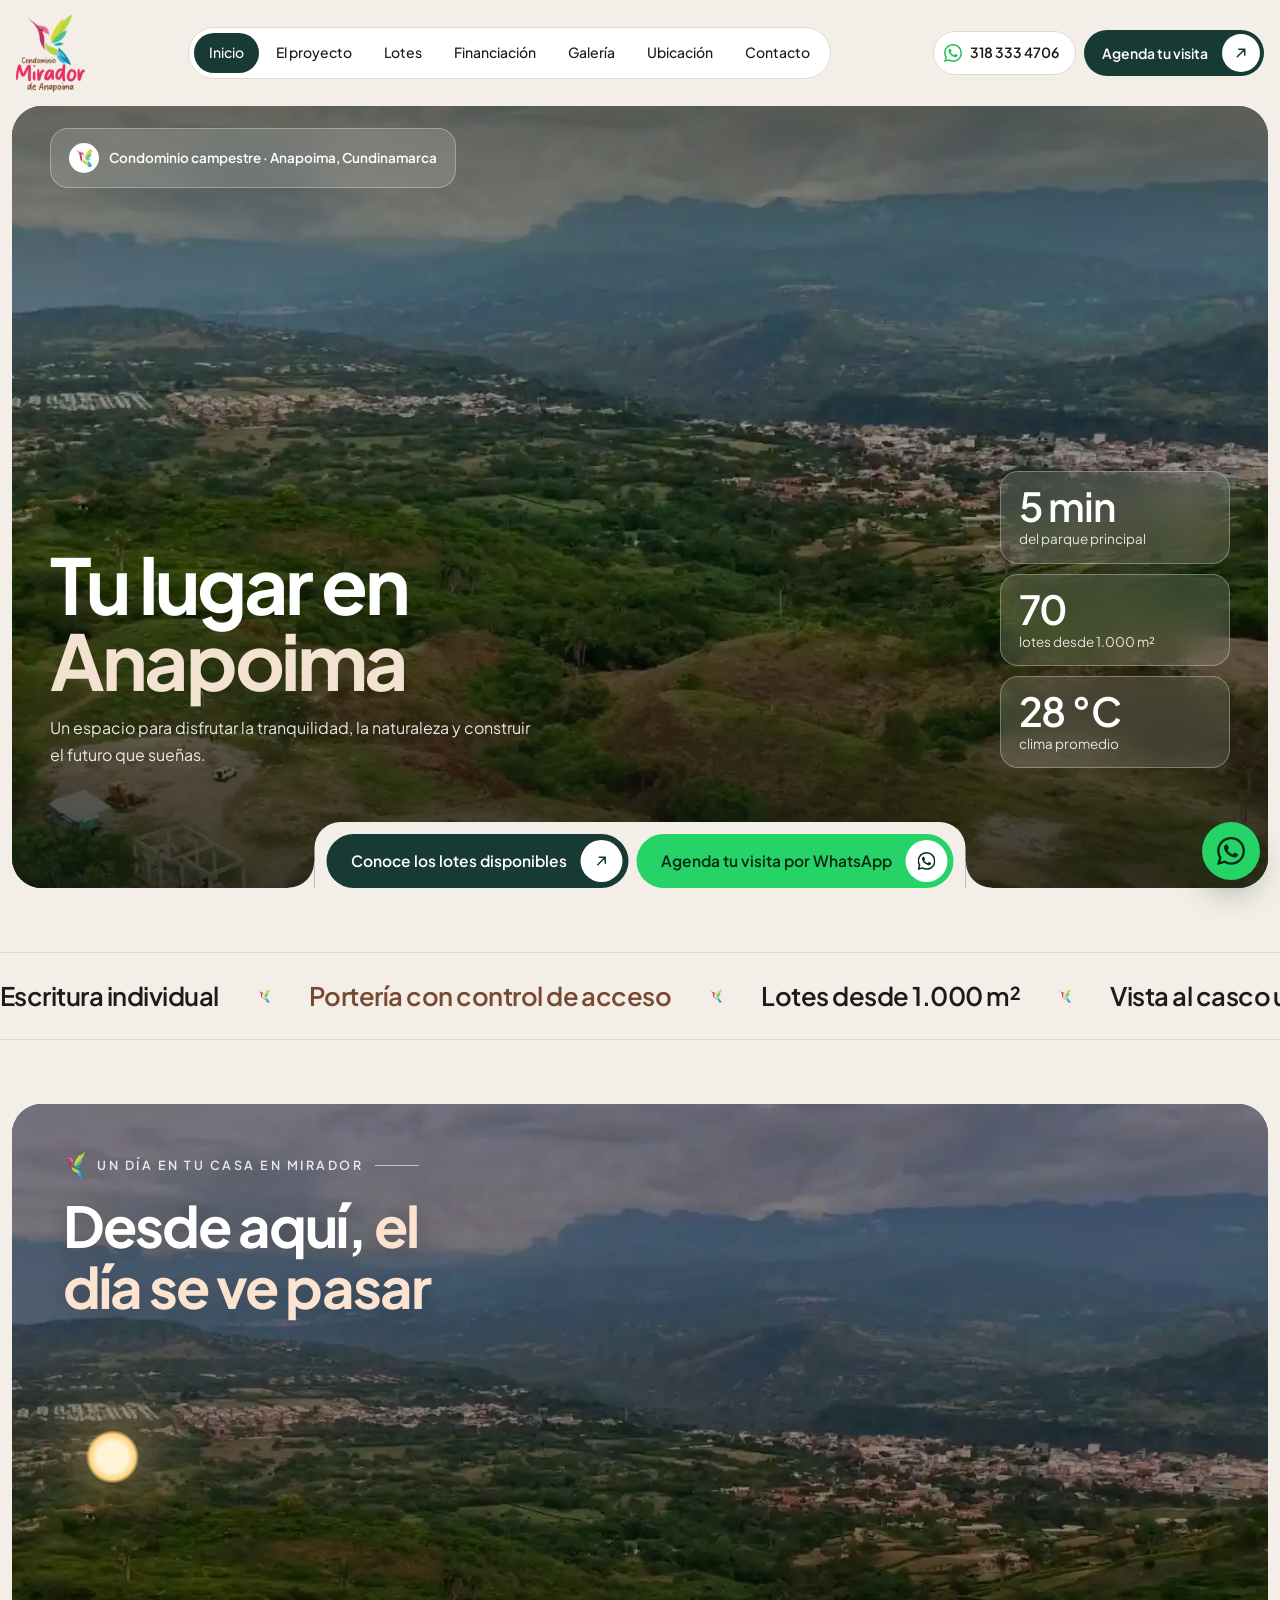
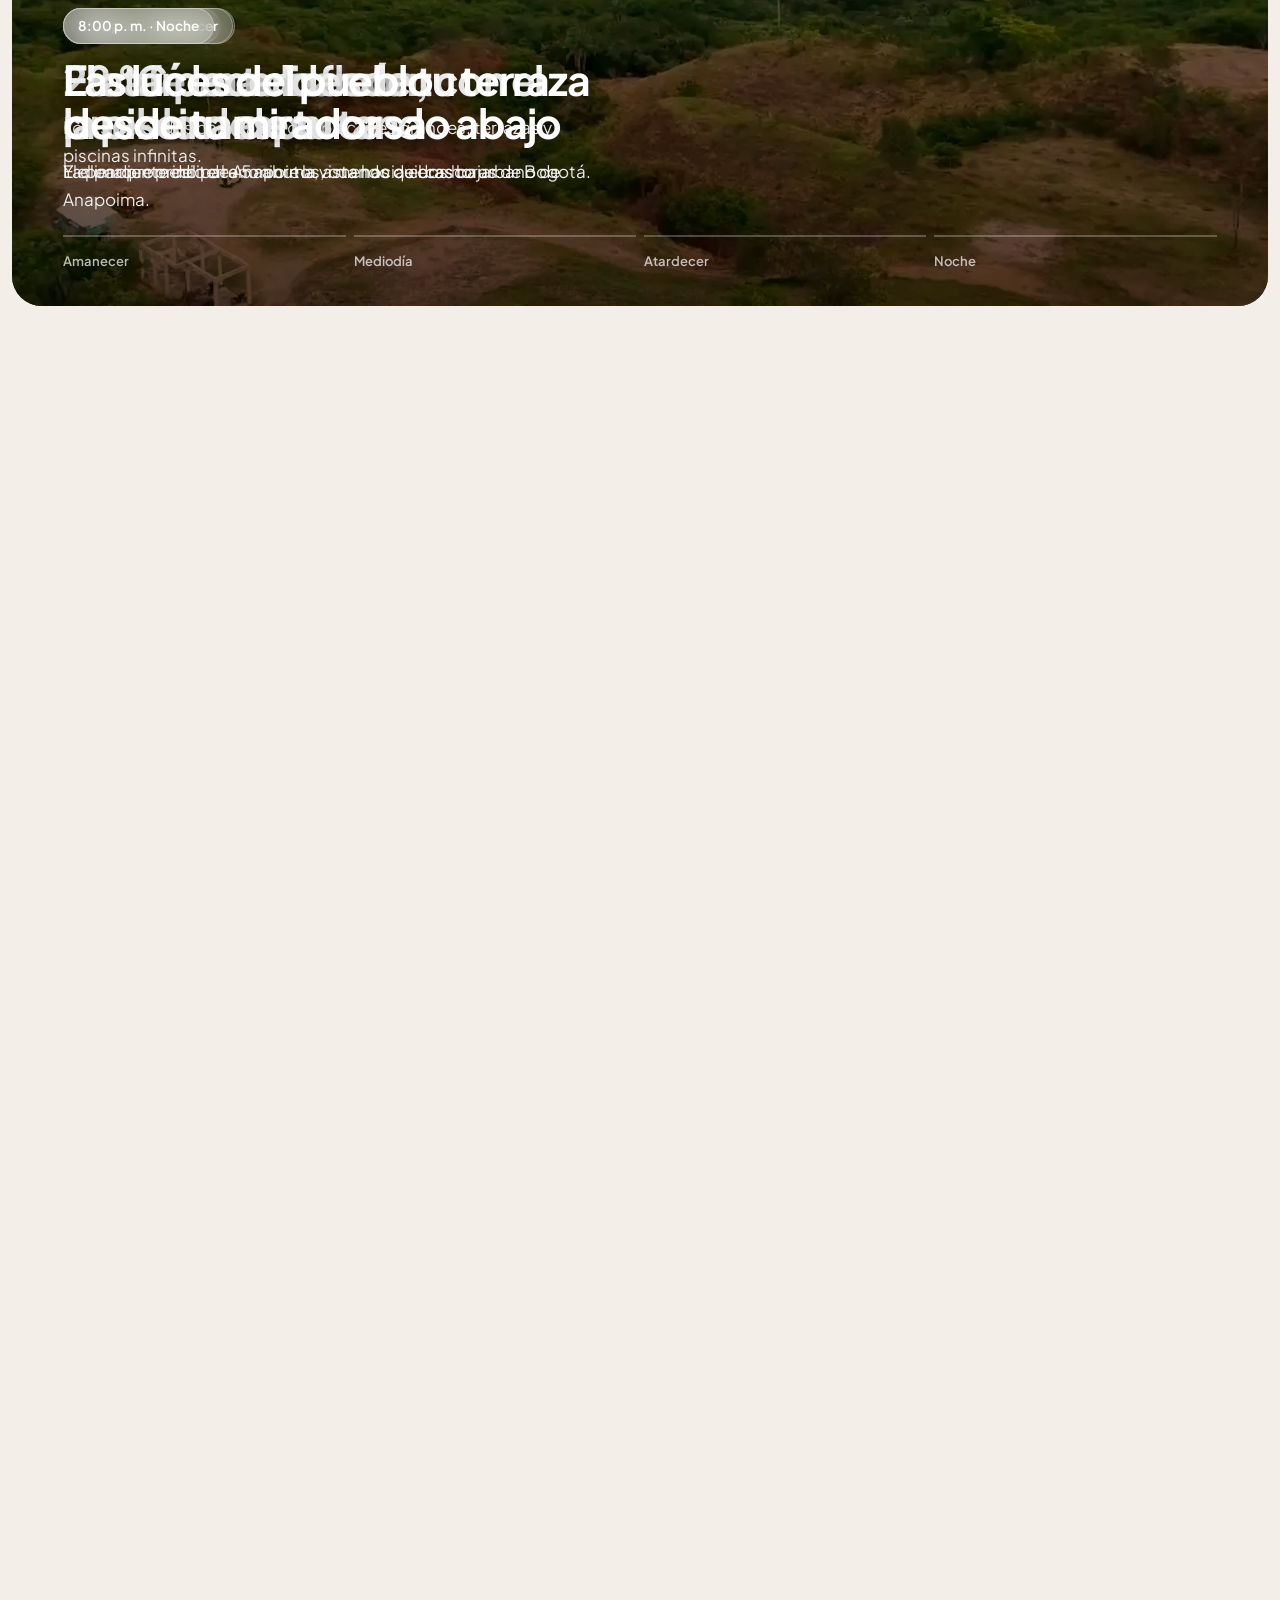
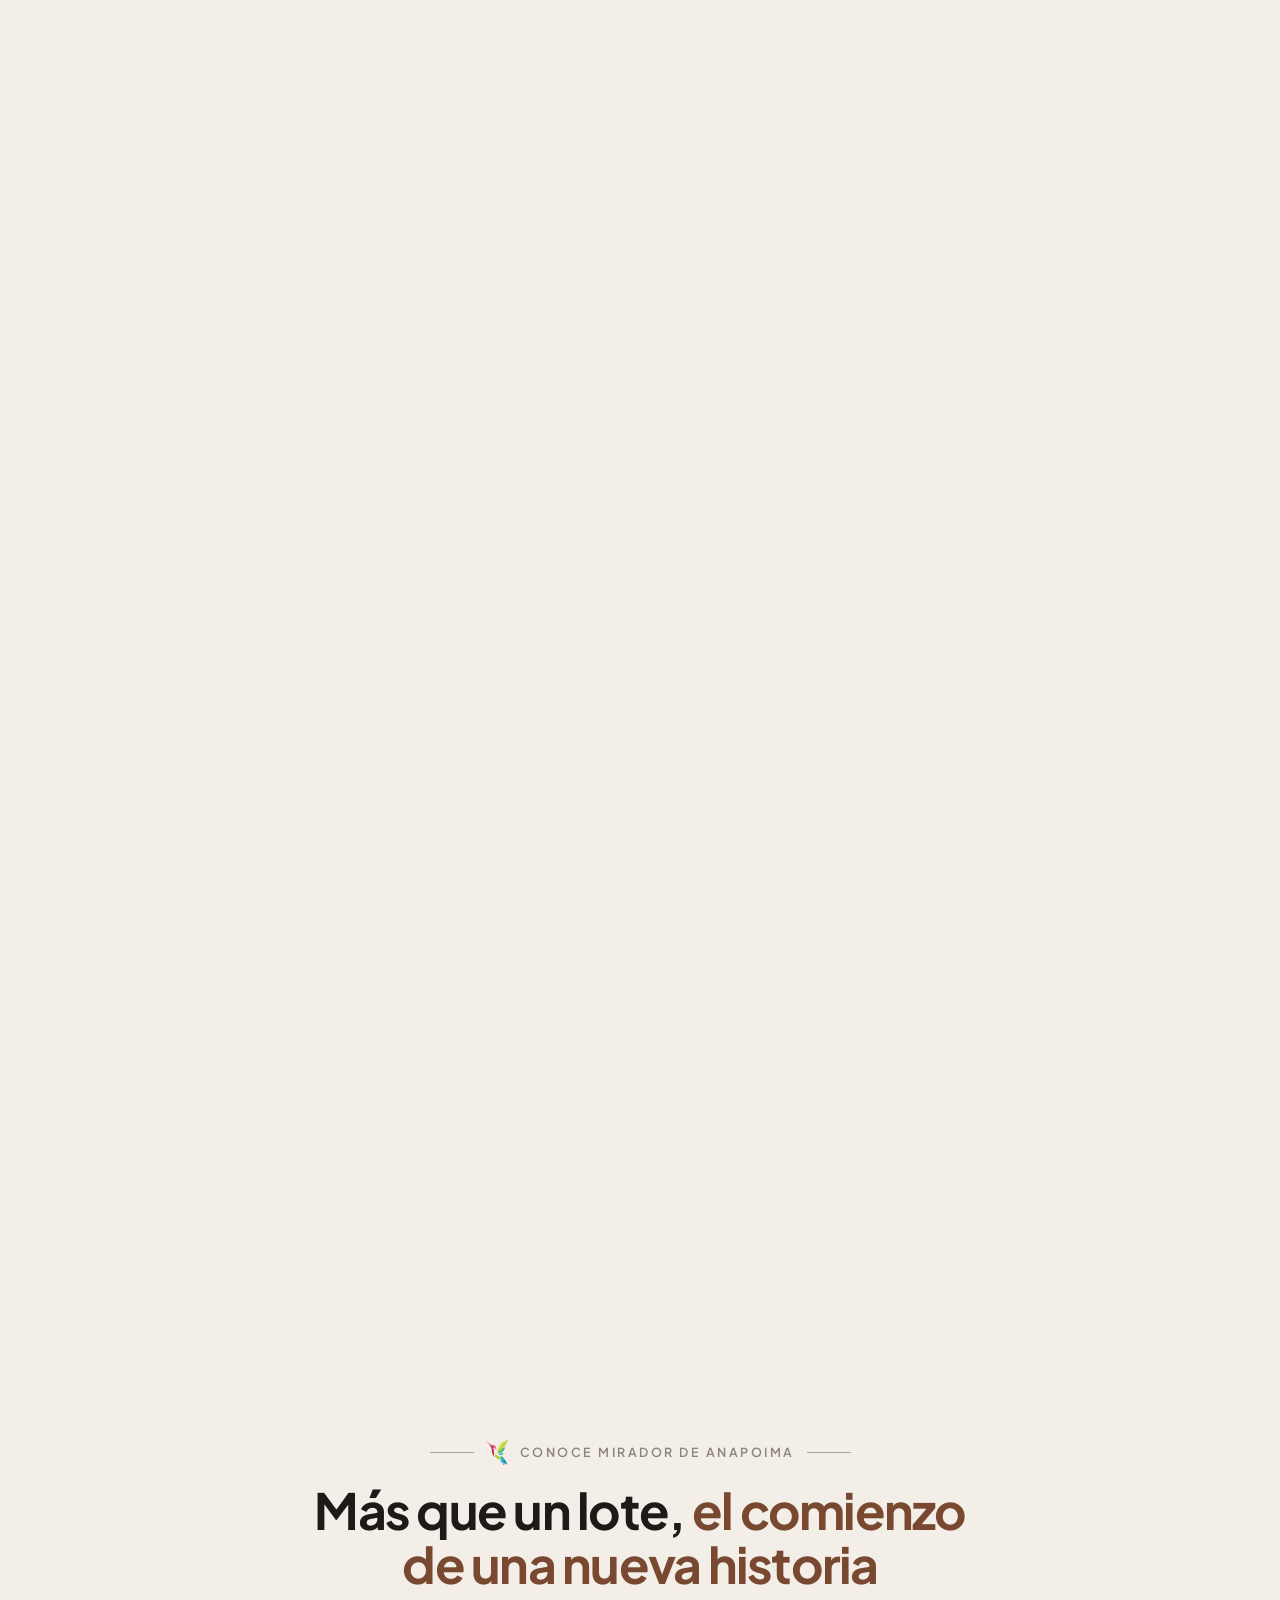
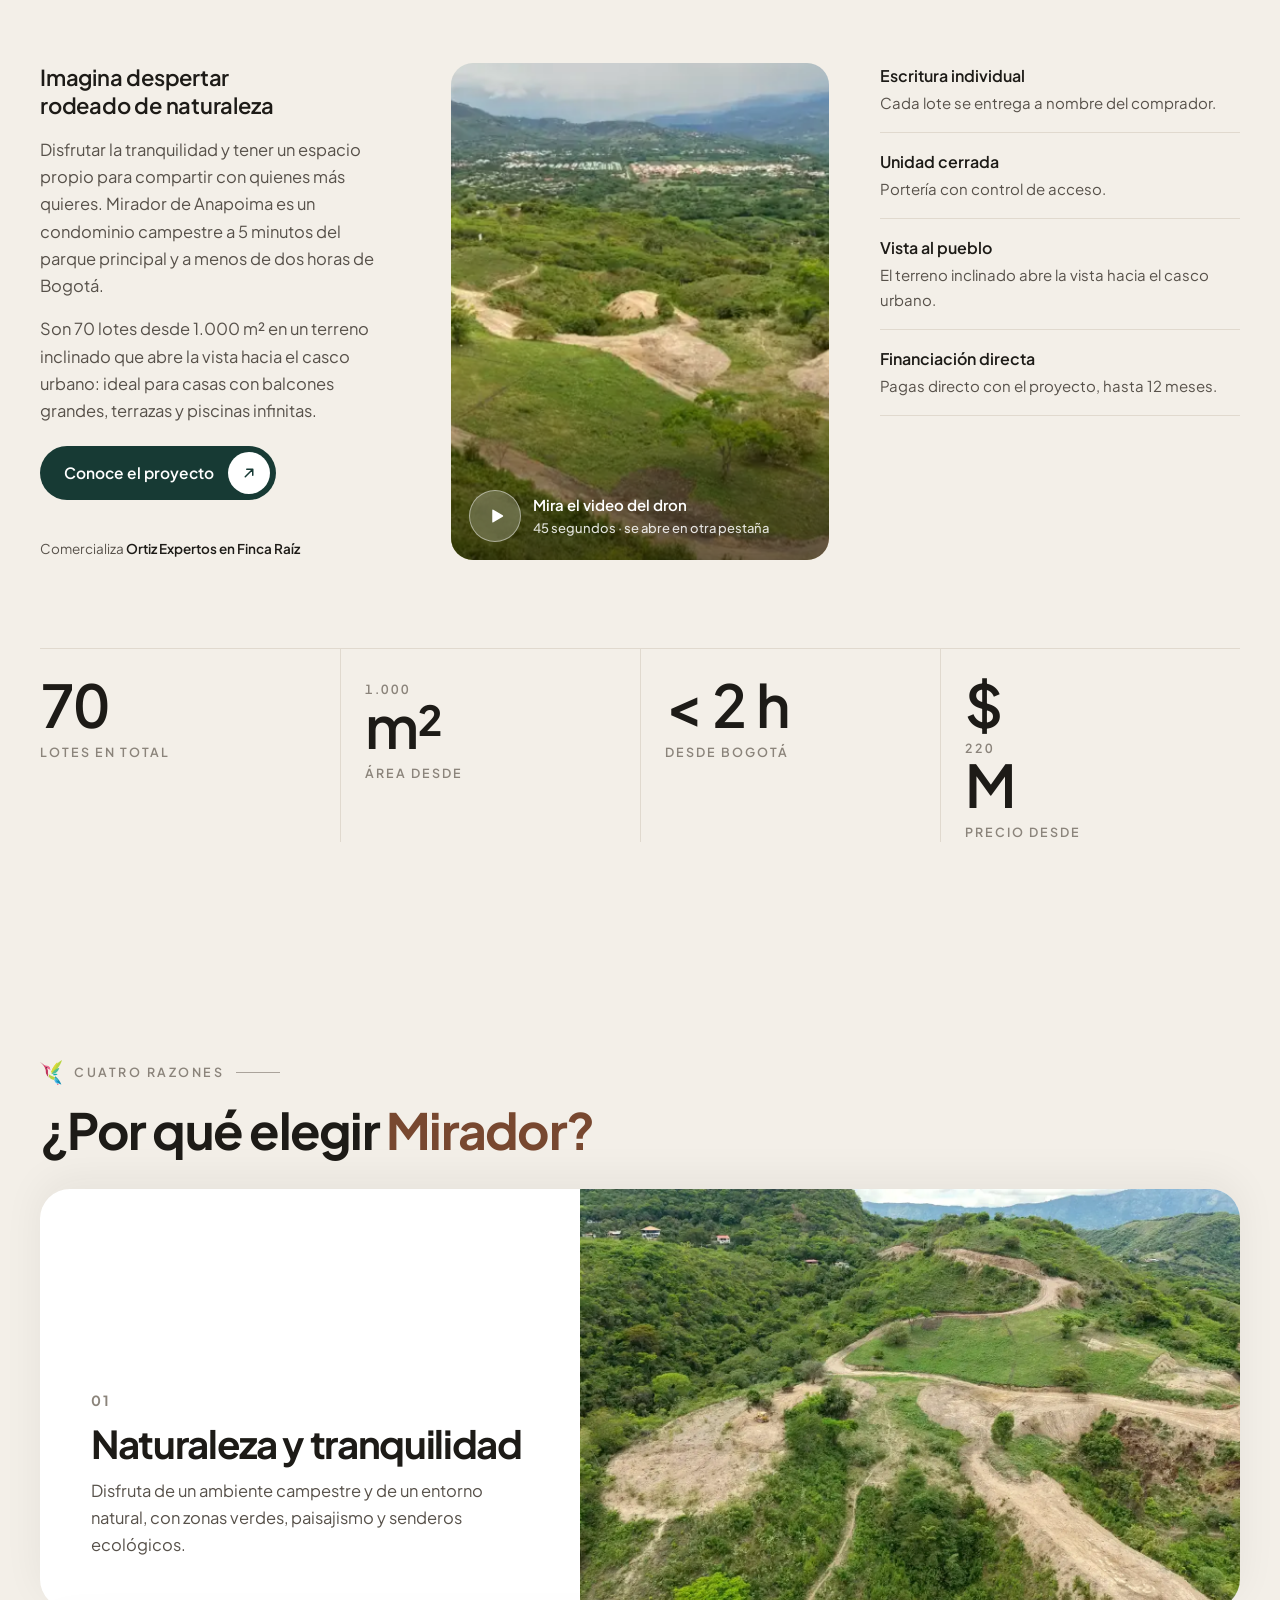
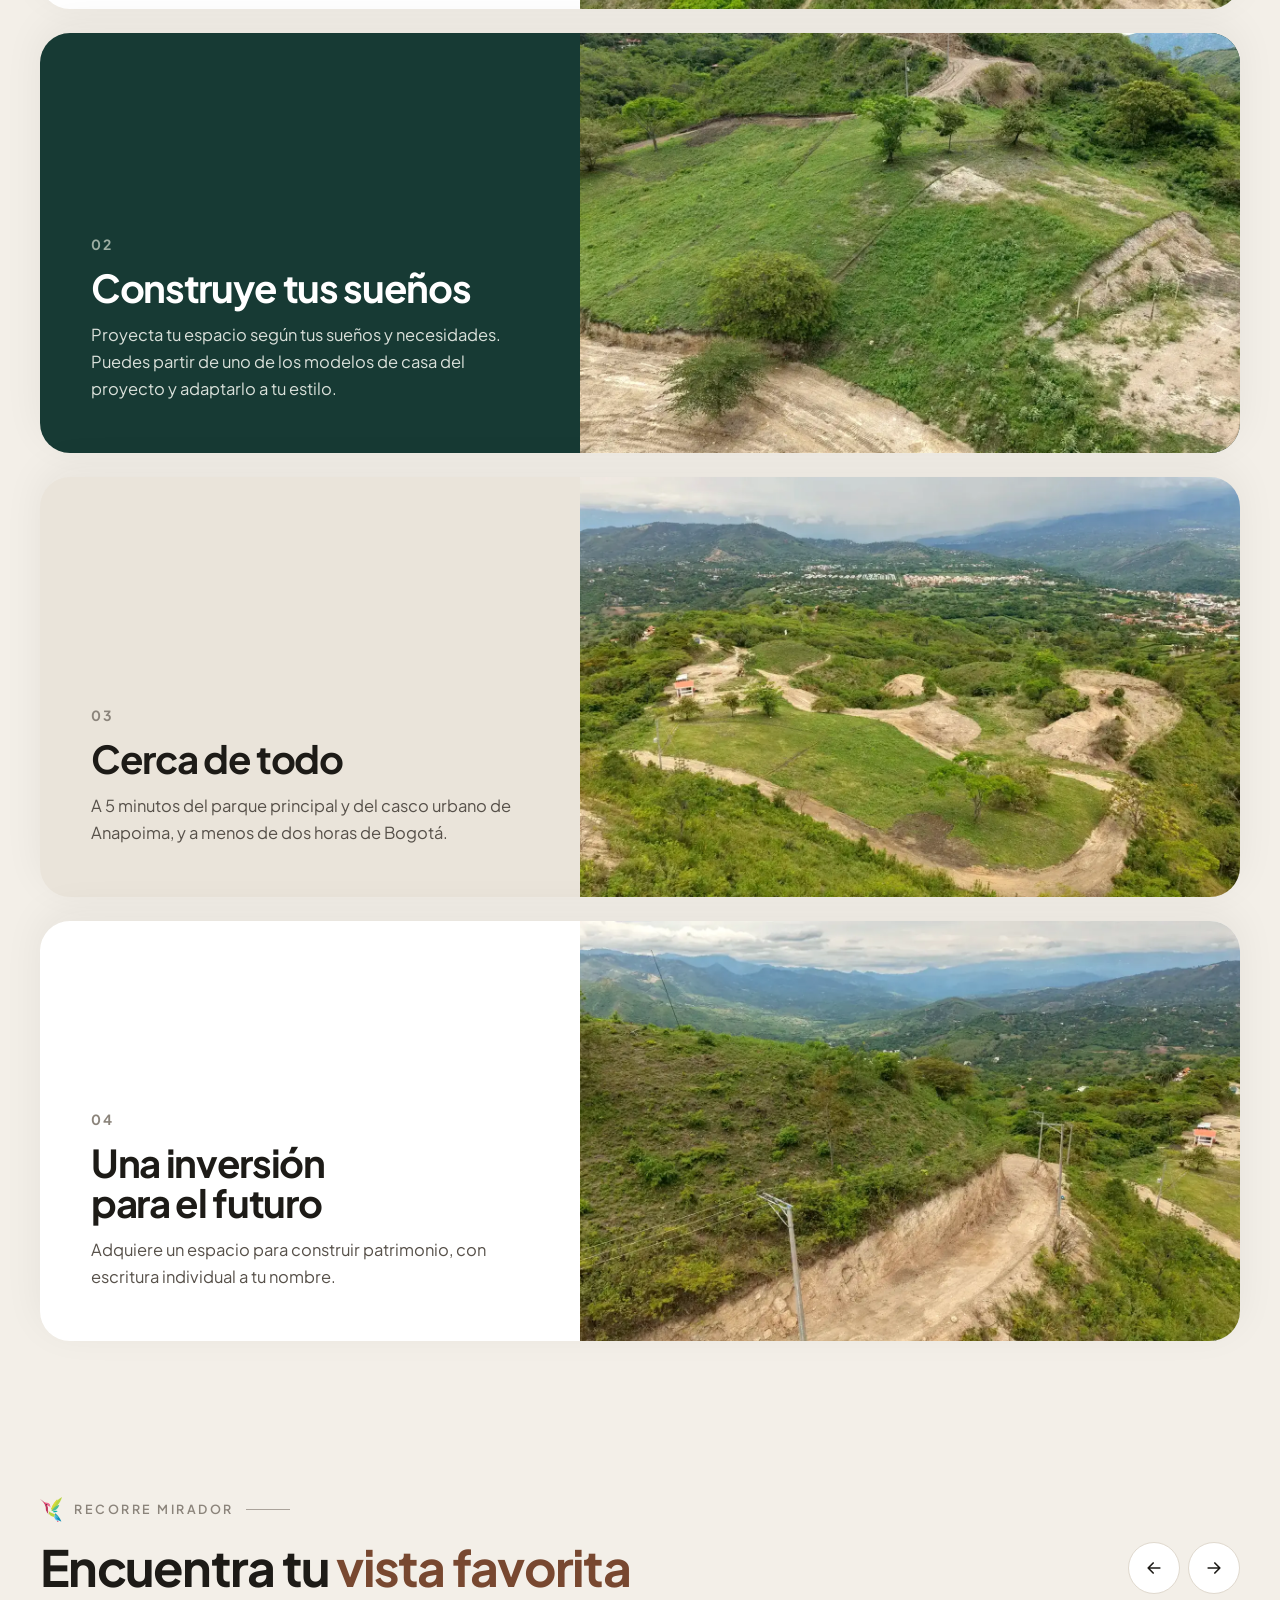
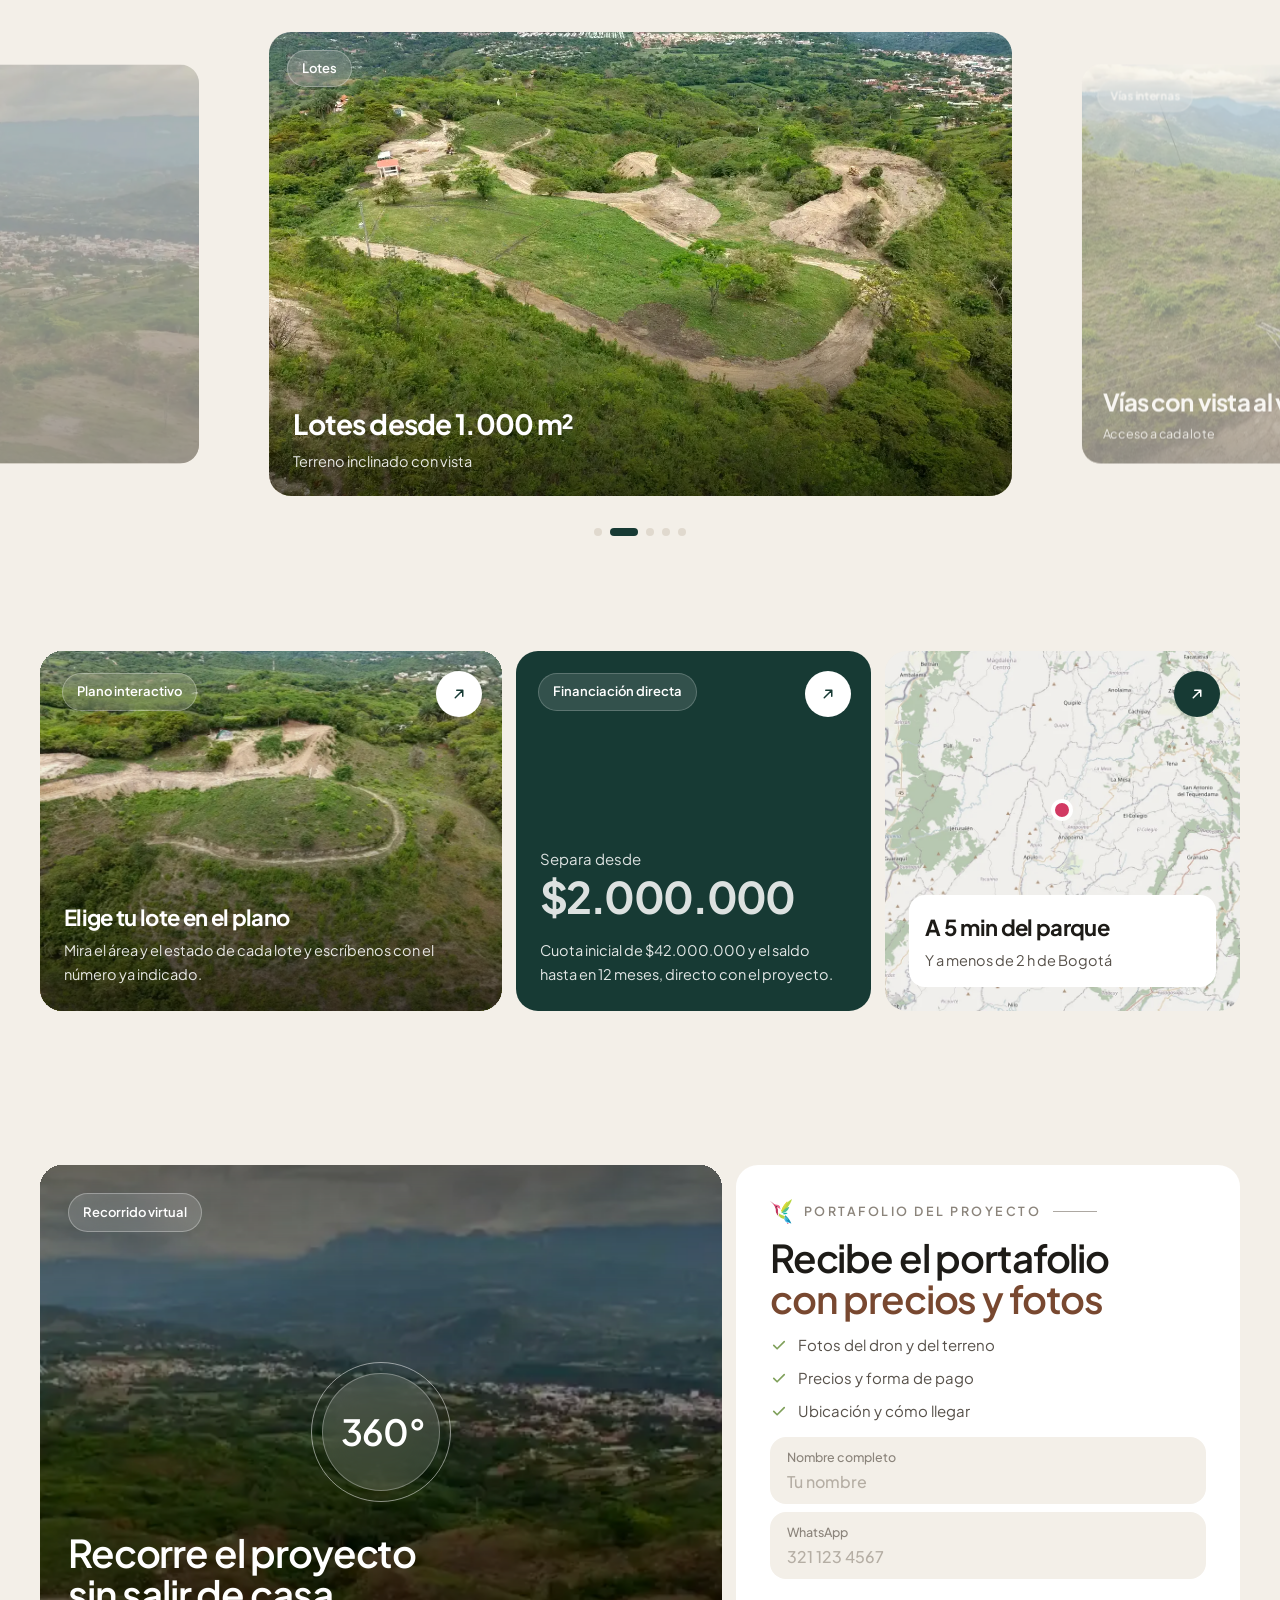
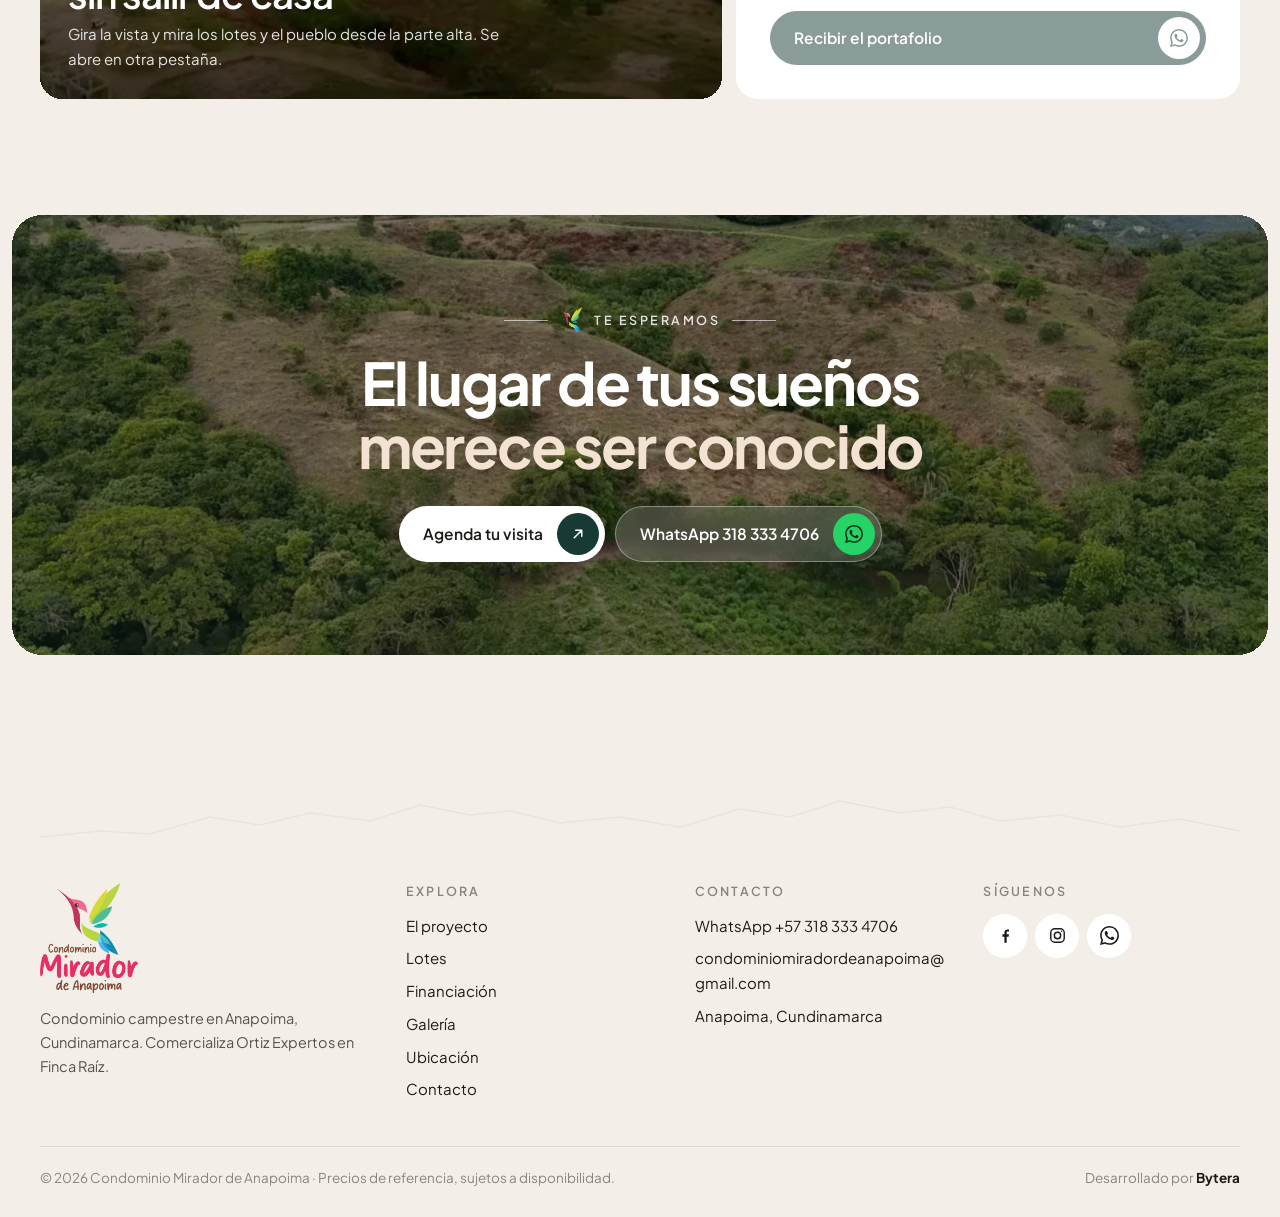
==== commit 3b73dcd1: "Sitio de 7 páginas: día en Mirador, lotes con favoritos y comparador, simulador y planeación de visi" ====
--- a/index.html
+++ b/index.html
@@ -3,473 +3,16 @@
 <head>
 <meta charset="utf-8">
 <meta name="viewport" content="width=device-width, initial-scale=1, viewport-fit=cover">
+<title>Mirador de Anapoima</title>
+<meta name="description" content="Tu lugar en Anapoima: lotes campestres desde 1.000 m² a 5 minutos del parque principal. Lotes desde $220.000.000.">
 <meta name="robots" content="noindex, nofollow">
 <link rel="icon" href="fotos/colibri.png">
-</head>
-<body>
-<title>Mirador de Anapoima</title>
-<meta name="claude:viewport-fit-sides" content="cover">
-<meta name="description" content="Tu lugar en Anapoima: lotes campestres desde 1.000 m² a 5 minutos del parque principal. Condominio Mirador de Anapoima, lotes desde $220.000.000.">
 <link rel="preconnect" href="https://fonts.googleapis.com">
 <link rel="preconnect" href="https://fonts.gstatic.com" crossorigin>
-<link rel="stylesheet" href="https://fonts.googleapis.com/css2?family=Plus+Jakarta+Sans:ital,wght@0,400;0,500;0,600;0,700;0,800;1,500&display=swap">
-<style>
-/* Lenguaje de las referencias: foto dentro de un marco redondeado sobre fondo crema, menú de vidrio,
-   serif elegante con cursivas + sans limpia, datos en tarjetas de vidrio, pastillas con flecha en círculo,
-   bloque verde profundo de contraste. El magenta del logo queda como acento fino. Apariencia clara a propósito. */
-:root{
-  color-scheme:light;
-  --crema:#F3EFE8;
-  --crema-2:#EAE4DA;
-  --blanco:#FFFFFF;
-  --tinta:#1D1B17;
-  --tinta-2:#57514A;
-  --gris:#8B847B;
-  --linea:#E0D9CE;
-  --verde:#173A34;
-  --verde-2:#21493F;
-  --cafe:#784830;
-  --magenta:#E43060;
-  --sobre-verde:#D9E0DA;
-  --sobre-verde-2:#9DAEA3;
-  --acento:#D23A63;
-  --disponible:#7FA05A;
-  --reservado:#D6A85A;
-  --vendido:#CBC4B9;
-  --whatsapp:#25D366;
-  --whatsapp-tinta:#062A17;
-  --f-sans:'Plus Jakarta Sans',system-ui,-apple-system,'Segoe UI',sans-serif;
-  --r-marco:30px; --r-tarjeta:22px; --r-chico:14px;
-  --curva:cubic-bezier(.22,.8,.26,1);
-  --carril:1240px;
-}
-*,*::before,*::after{box-sizing:border-box}
-[hidden]{display:none!important}
-html{scroll-behavior:smooth;scroll-padding-top:90px;overflow-x:clip}
-body{margin:0;background:var(--crema);color:var(--tinta);font-family:var(--f-sans);font-size:16.5px;line-height:1.65;-webkit-font-smoothing:antialiased;overflow-x:clip}
-img{max-width:100%;height:auto;display:block}
-a{color:inherit}
-button,input,select{font:inherit;color:inherit}
-:focus-visible{outline:2px solid var(--tinta);outline-offset:3px}
-.sobre-foto :focus-visible,.verde :focus-visible{outline-color:#fff}
-.sr-only{position:absolute!important;width:1px;height:1px;padding:0;margin:-1px;overflow:hidden;clip:rect(0,0,0,0);white-space:nowrap;border:0}
-.carril{max-width:var(--carril);margin:0 auto;padding-left:max(20px,env(safe-area-inset-left,0px));padding-right:max(20px,env(safe-area-inset-right,0px))}
-.marco{margin-inline:max(12px,env(safe-area-inset-left,0px))}
-.saltar{position:fixed;top:-100px;left:16px;z-index:100;padding:12px 18px;background:#fff;border-radius:999px;font-weight:600}
-.saltar:focus{top:12px}
-
-/* Tipos */
-h1,h2,h3{margin:0;font-weight:400;text-wrap:balance}
-h2{font-family:var(--f-sans);font-weight:700;font-size:clamp(32px,3.9vw,52px);line-height:1.08;letter-spacing:-.035em}
-h2 em,h1 em{font-style:normal;color:var(--cafe)}
-h3{font-family:var(--f-sans);font-weight:600;font-size:18px;line-height:1.3}
-.ceja{display:flex;align-items:center;gap:12px;margin:0 0 18px;font-size:12.5px;font-weight:600;letter-spacing:.2em;text-transform:uppercase;color:var(--gris)}
-.ceja::after{content:"";width:44px;height:1px;background:currentColor;opacity:.7}
-.ceja img{width:22px;height:auto;flex:none}
-.texto{color:var(--tinta-2);margin:14px 0 0;max-width:52ch}
-.seccion{padding-block:clamp(72px,9vw,120px)}
-
-/* Botones: pastilla con flecha en círculo */
-.btn{display:inline-flex;align-items:center;gap:14px;min-height:54px;padding:6px 6px 6px 24px;border-radius:999px;font-weight:600;font-size:15.5px;text-decoration:none;border:0;cursor:pointer;transition:background .25s,color .25s,transform .25s var(--curva);white-space:nowrap;line-height:1.2}
-.btn__c{display:grid;place-items:center;width:42px;height:42px;border-radius:50%;flex:none;transition:transform .35s var(--curva)}
-.btn__c svg{width:18px;height:18px}
-.btn:hover .btn__c{transform:rotate(45deg)}
-.btn--oscuro{background:var(--verde);color:#fff}
-.btn--oscuro .btn__c{background:#fff;color:var(--verde)}
-.btn--oscuro:hover{background:#15211B}
-.btn--blanco{background:#fff;color:var(--tinta)}
-.btn--blanco .btn__c{background:var(--verde);color:#fff}
-.btn--vidrio{background:rgba(255,255,255,.16);color:#fff;border:1px solid rgba(255,255,255,.35);backdrop-filter:blur(14px);-webkit-backdrop-filter:blur(14px)}
-.btn--vidrio .btn__c{background:var(--whatsapp);color:var(--whatsapp-tinta)}
-.btn--wa{background:var(--whatsapp);color:var(--whatsapp-tinta)}
-.btn--wa .btn__c{background:#fff;color:var(--whatsapp-tinta)}
-.btn--linea{background:transparent;color:var(--tinta);box-shadow:inset 0 0 0 1px var(--linea)}
-.btn--linea .btn__c{background:var(--tinta);color:#fff}
-.btn--simple{padding:0 24px;justify-content:center}
-.btn--ancho{width:100%;justify-content:space-between}
-.btn[aria-disabled="true"]{opacity:.5}
-
-/* Portada */
-.hero{position:relative;margin-top:0;border-radius:var(--r-marco);overflow:hidden;min-height:max(560px,min(calc(100vh - 118px),820px));min-height:max(560px,min(calc(100svh - 118px),820px));color:#fff;display:flex;flex-direction:column;background:var(--verde)}
-.hero__foto{position:absolute;inset:0;width:100%;height:100%;object-fit:cover;object-position:50% 52%}
-.hero::after{content:"";position:absolute;inset:0;z-index:1;background:linear-gradient(180deg,rgba(15,22,18,.38) 0%,rgba(15,22,18,0) 28%,rgba(15,22,18,.05) 55%,rgba(15,22,18,.66) 100%);pointer-events:none}
-.hero>.hero__cuerpo,.hero>.hero__chip{position:relative;z-index:3}
-.hero__chip{align-self:flex-start;margin:22px 0 0 clamp(18px,3vw,44px);display:inline-flex;align-items:center;gap:10px;padding:8px 16px 8px 8px;border-radius:999px;font-size:13.5px;font-weight:600}
-.hero__chip img{width:30px;height:30px;border-radius:50%;background:#fff;padding:4px;object-fit:contain}
-.cab{display:flex;align-items:center;gap:16px;padding:14px max(16px,env(safe-area-inset-right,0px)) 14px max(16px,env(safe-area-inset-left,0px));max-width:1440px;margin:0 auto}
-.cab__logo{flex:none;display:block}
-.cab__logo img{height:78px;width:auto}
-.cab__nav{display:flex;gap:2px;margin:0 auto;padding:5px;border-radius:999px;background:#fff;border:1px solid var(--linea)}
-.cab__nav a{padding:8px 15px;border-radius:999px;font-size:14px;font-weight:500;text-decoration:none;white-space:nowrap;transition:background .2s,color .2s}
-.cab__nav a:hover{background:var(--crema);color:var(--tinta)}
-.cab__acc{display:flex;align-items:center;gap:8px;flex:none}
-.cab__tel{display:inline-flex;align-items:center;gap:8px;padding:9px 16px 9px 10px;border-radius:999px;background:#fff;border:1px solid var(--linea);font-size:14px;font-weight:600;text-decoration:none;white-space:nowrap}
-.cab__tel svg{width:18px;height:18px;color:#1EBE5A}
-.cab__acc .btn{min-height:46px;padding:4px 4px 4px 18px;font-size:14px}
-.cab__acc .btn .btn__c{width:38px;height:38px}
-.cab__menu{display:none;width:46px;height:46px;border-radius:50%;border:1px solid var(--linea);background:#fff;color:var(--tinta);cursor:pointer;place-items:center}
-.cab__menu svg{width:20px;height:20px}
-.hero__cuerpo{flex:1;display:grid;padding-top:40px;grid-template-columns:minmax(0,1fr) 230px;gap:24px;align-items:end;padding:0 clamp(18px,3vw,44px) clamp(96px,10vw,120px)}
-.hero__sub{font-size:12.5px;font-weight:600;letter-spacing:.2em;text-transform:uppercase;margin:0 0 14px;color:rgba(255,255,255,.85)}
-.hero h1{font-family:var(--f-sans);font-weight:700;font-size:clamp(44px,6vw,88px);line-height:1;letter-spacing:-.045em;max-width:12ch;animation:subir 1s var(--curva) both}
-@keyframes subir{from{transform:translateY(18px)}to{transform:none}}
-.hero h1 em{font-style:normal;color:#F3E2D2}
-.hero__lead{max-width:40ch;margin:16px 0 0;color:rgba(255,255,255,.88);font-size:16px}
-.cifras-vidrio{display:grid;gap:10px}
-.vidrio{background:rgba(255,255,255,.14);border:1px solid rgba(255,255,255,.3);backdrop-filter:blur(18px);-webkit-backdrop-filter:blur(18px);border-radius:18px;padding:14px 18px}
-.vidrio b{display:block;font-family:var(--f-sans);font-weight:600;letter-spacing:-.03em;font-size:40px;line-height:1}
-.vidrio span{display:block;font-size:13.5px;color:rgba(255,255,255,.85);margin-top:4px;line-height:1.35}
-.hero__pie{position:absolute;left:50%;bottom:0;transform:translateX(-50%);z-index:4;display:flex;gap:8px;padding:12px 12px 0;background:var(--crema);border-radius:26px 26px 0 0}
-.hero__pie::before,.hero__pie::after{content:"";position:absolute;bottom:0;width:26px;height:26px;background:radial-gradient(circle at 0 0,transparent 25px,var(--crema) 26px)}
-.hero__pie::before{left:-26px;background:radial-gradient(circle at 0 0,transparent 25px,var(--crema) 26px)}
-.hero__pie::after{right:-26px;background:radial-gradient(circle at 100% 0,transparent 25px,var(--crema) 26px)}
-
-/* Conoce */
-.intro__titulo{text-align:center;max-width:760px;margin:0 auto clamp(44px,6vw,72px)}
-.intro__titulo .ceja{justify-content:center}
-.intro__titulo .ceja::before{content:"";width:44px;height:1px;background:currentColor;opacity:.7}
-.intro{display:grid;grid-template-columns:minmax(0,1fr) minmax(0,1.05fr) minmax(0,1fr);gap:clamp(24px,4vw,56px);align-items:stretch}
-.intro__txt{display:flex;flex-direction:column;gap:16px}
-.intro__txt h3{font-size:22px;font-weight:600;letter-spacing:-.01em}
-.intro__txt p{margin:0;color:var(--tinta-2)}
-.intro__txt .btn{align-self:flex-start;margin-top:6px}
-.intro__comer{margin-top:auto;padding-top:22px;font-size:13.5px;color:var(--gris)}
-.intro__comer b{color:var(--tinta);font-weight:600}
-.intro__foto{position:relative;border-radius:var(--r-tarjeta);overflow:hidden;min-height:440px;display:block;color:#fff;text-decoration:none}
-.intro__foto img{position:absolute;inset:0;width:100%;height:100%;object-fit:cover;transition:transform 1s var(--curva)}
-.intro__foto:hover img{transform:scale(1.04)}
-.intro__foto::after{content:"";position:absolute;inset:0;background:linear-gradient(180deg,rgba(0,0,0,0) 55%,rgba(0,0,0,.55))}
-.intro__play{position:absolute;z-index:1;left:18px;bottom:18px;right:18px;display:flex;align-items:center;gap:12px;font-weight:600;font-size:15px}
-.intro__play span{display:grid;place-items:center;width:52px;height:52px;border-radius:50%;background:rgba(255,255,255,.2);border:1px solid rgba(255,255,255,.45);backdrop-filter:blur(12px);-webkit-backdrop-filter:blur(12px);flex:none}
-.intro__play svg{width:18px;height:18px;margin-left:2px}
-.intro__play small{display:block;font-weight:500;opacity:.85;font-size:13px}
-.lista-fina{list-style:none;margin:0;padding:0;display:grid;align-content:start}
-.lista-fina li{padding:16px 0;border-bottom:1px solid var(--linea)}
-.lista-fina li:first-child{padding-top:0}
-.lista-fina b{display:block;font-weight:600;font-size:16px}
-.lista-fina span{display:block;color:var(--tinta-2);font-size:15px;margin-top:2px}
-.cifras{display:grid;grid-template-columns:repeat(4,minmax(0,1fr));margin-top:clamp(56px,7vw,88px);border-top:1px solid var(--linea)}
-.cifras div{padding:26px 24px 0;border-left:1px solid var(--linea)}
-.cifras div:first-child{border-left:0;padding-left:0}
-.cifras b{display:block;font-family:var(--f-sans);font-weight:600;letter-spacing:-.03em;font-size:clamp(44px,4.6vw,64px);line-height:1;letter-spacing:-.01em;font-variant-numeric:tabular-nums}
-.cifras span{display:block;margin-top:8px;font-size:12.5px;font-weight:600;letter-spacing:.16em;text-transform:uppercase;color:var(--gris)}
-
-/* Por qué Mirador */
-.razones{position:relative;border-radius:var(--r-marco);overflow:hidden;color:#fff;padding:clamp(40px,6vw,80px) clamp(22px,5vw,72px)}
-.razones__foto{position:absolute;inset:0;width:100%;height:100%;object-fit:cover}
-.razones::after{content:"";position:absolute;inset:0;background:linear-gradient(90deg,rgba(14,22,17,.78),rgba(14,22,17,.35))}
-.razones__in{position:relative;z-index:1;display:grid;grid-template-columns:minmax(0,.85fr) minmax(0,1.15fr);gap:clamp(28px,5vw,64px);align-items:center}
-.razones h2{color:#fff}
-.razones h2 em{color:rgba(255,255,255,.75)}
-.razones .ceja{color:rgba(255,255,255,.75)}
-.razones__grid{display:grid;grid-template-columns:1fr 1fr;gap:12px}
-.razon{padding:22px}
-.razon svg{width:28px;height:28px;margin-bottom:16px}
-.razon h3{color:#fff;font-size:17px}
-.razon p{margin:6px 0 0;font-size:14.5px;line-height:1.5;color:rgba(255,255,255,.82)}
-.incluye{display:grid;grid-template-columns:repeat(4,minmax(0,1fr));margin-top:14px;background:#fff;border-radius:var(--r-tarjeta);padding:8px}
-.incluye div{display:flex;align-items:center;gap:14px;padding:18px 20px;border-left:1px solid var(--linea)}
-.incluye div:first-child{border-left:0}
-.incluye i{display:grid;place-items:center;width:44px;height:44px;border-radius:50%;background:var(--crema);flex:none}
-.incluye svg{width:20px;height:20px}
-.incluye b{font-weight:600;font-size:15px;line-height:1.3}
-
-/* Lotes */
-.lotes{display:grid;grid-template-columns:minmax(0,.78fr) minmax(0,1.22fr);gap:clamp(24px,4vw,48px);align-items:start}
-.datos-lote{list-style:none;margin:26px 0 0;padding:0;display:grid;gap:8px}
-.datos-lote li{display:flex;align-items:center;gap:14px}
-.datos-lote b{flex:none;min-width:150px;padding:9px 16px;border-radius:999px;background:var(--verde);color:#fff;font-weight:600;font-size:14.5px;text-align:center;font-variant-numeric:tabular-nums}
-.datos-lote span{color:var(--tinta-2);font-size:15px}
-.aviso{margin:22px 0 0;padding:12px 16px;border-radius:var(--r-chico);background:#FBF3DF;color:#5F4B12;font-size:14px;line-height:1.5}
-.aviso b{color:#3F310A}
-.plano{background:#fff;border-radius:var(--r-tarjeta);padding:12px;min-width:0}
-.plano__lienzo{position:relative}
-.plano svg{display:block;width:100%;height:auto;border-radius:14px}
-.lote{cursor:pointer}
-.lote:hover path{filter:brightness(1.08)}
-.lote:focus-visible{outline:none}
-.lote:focus-visible path,.lote.is-activo path{stroke:var(--tinta);stroke-width:3}
-.marcador{position:absolute;width:42px;height:42px;border-radius:50%;background:#fff;box-shadow:0 8px 20px rgba(0,0,0,.25);display:grid;place-items:center;transform:translate(-50%,-115%);left:50%;top:50%;transition:left .9s var(--curva),top .9s var(--curva),opacity .3s;pointer-events:none;opacity:0}
-.marcador::after{content:"";position:absolute;bottom:-6px;left:50%;width:12px;height:12px;background:#fff;transform:translateX(-50%) rotate(45deg);border-radius:2px}
-.marcador img{width:26px;position:relative;z-index:1}
-.marcador.is-visible{opacity:1}
-.leyenda{display:flex;flex-wrap:wrap;gap:8px 18px;align-items:center;padding:12px 6px 2px;font-size:14px;color:var(--tinta-2)}
-.leyenda span{display:inline-flex;align-items:center;gap:8px}
-.leyenda i{width:12px;height:12px;border-radius:4px;display:inline-block}
-.leyenda label{margin-left:auto;display:inline-flex;align-items:center;gap:8px;font-weight:600;color:var(--tinta);cursor:pointer}
-.leyenda input{accent-color:var(--verde);width:17px;height:17px}
-.ficha{margin-top:24px;background:#fff;border-radius:var(--r-tarjeta);padding:22px;display:grid;gap:14px}
-.ficha__vacia b{display:block;font-family:var(--f-sans);font-weight:600;letter-spacing:-.03em;font-size:28px;line-height:1.05}
-.ficha__vacia p{margin:6px 0 0;color:var(--tinta-2);font-size:15px}
-.ficha__num{display:flex;justify-content:space-between;align-items:flex-start;gap:10px}
-.ficha__num small{display:block;font-size:12px;font-weight:600;letter-spacing:.18em;text-transform:uppercase;color:var(--gris)}
-.ficha__num b{font-family:var(--f-sans);font-weight:600;letter-spacing:-.03em;font-size:56px;line-height:.95}
-.estado{display:inline-flex;align-items:center;gap:7px;padding:6px 12px;border-radius:999px;font-size:13px;font-weight:600;white-space:nowrap}
-.estado::before{content:"";width:7px;height:7px;border-radius:50%;background:currentColor}
-.estado--disponible{background:#EEF3E5;color:#4D6B2C}
-.estado--reservado{background:#F8EEDA;color:#82601E}
-.estado--vendido{background:#F0EDE8;color:#6F675E}
-.filas{margin:0;padding:0;list-style:none}
-.filas li{display:flex;justify-content:space-between;gap:14px;padding:11px 0;border-bottom:1px solid var(--linea);font-size:15px}
-.filas li span{color:var(--tinta-2)}
-.filas li b{font-weight:600;text-align:right;font-variant-numeric:tabular-nums}
-.elegir select{appearance:none;-webkit-appearance:none;width:100%;border:1px solid var(--linea);border-radius:999px;padding:12px 44px 12px 18px;background:#fff url("data:image/svg+xml,%3Csvg xmlns='http://www.w3.org/2000/svg' viewBox='0 0 24 24' fill='none' stroke='%231D1B17' stroke-width='2' stroke-linecap='round'%3E%3Cpath d='M6 9l6 6 6-6'/%3E%3C/svg%3E") right 16px center/16px no-repeat;font-weight:600;font-size:15px}
-
-/* Financiación: bloque verde */
-.verde{background:var(--verde);color:var(--sobre-verde);border-radius:var(--r-marco)}
-.verde h2{color:#fff}
-.verde h2 em{color:var(--sobre-verde-2)}
-.verde .ceja{color:var(--sobre-verde-2)}
-.verde .texto{color:var(--sobre-verde)}
-.sim{display:grid;grid-template-columns:minmax(0,1fr) minmax(0,1fr);gap:clamp(28px,5vw,72px);align-items:start;padding:clamp(36px,6vw,80px) clamp(22px,5vw,72px)}
-.sim form{margin-top:30px;display:grid;gap:22px}
-.ctrl{display:grid;gap:8px}
-.ctrl__cab{display:flex;justify-content:space-between;align-items:baseline;gap:12px;flex-wrap:wrap;font-size:14px}
-.ctrl__cab label,.ctrl__cab .et{font-weight:600;color:#fff}
-.ctrl__cab small{color:var(--sobre-verde-2);font-size:13.5px}
-.monto{display:flex;align-items:baseline;gap:6px;border-bottom:1px solid rgba(255,255,255,.3);padding:0 0 8px}
-.monto:focus-within{border-color:#fff}
-.monto span{font-family:var(--f-sans);font-weight:600;letter-spacing:-.03em;font-size:30px;color:var(--sobre-verde-2)}
-.monto input{width:100%;min-width:0;border:0;outline:0;background:transparent;font-family:var(--f-sans);font-weight:600;letter-spacing:-.03em;font-size:clamp(34px,3.6vw,46px);color:#fff;font-variant-numeric:tabular-nums;padding:0;line-height:1.1}
-.monto--chico span{font-size:24px}
-.monto--chico input{font-size:30px}
-.ctrl.is-error .monto{border-color:#FF9DB4}
-.error{font-size:13.5px;color:#FFB3C5;margin:0;font-weight:600}
-.dos{display:grid;grid-template-columns:1fr 1fr;gap:22px}
-.fijo{font-family:var(--f-sans);font-weight:600;letter-spacing:-.03em;font-size:30px;color:#fff;padding:0 0 8px;border-bottom:1px dashed rgba(255,255,255,.25);line-height:1.1}
-.segmento{display:inline-flex;padding:4px;border-radius:999px;background:rgba(255,255,255,.08);border:1px solid rgba(255,255,255,.16);justify-self:start}
-.segmento button{border:0;background:transparent;padding:9px 18px;border-radius:999px;font-weight:600;font-size:14.5px;cursor:pointer;color:var(--sobre-verde)}
-.segmento button[aria-pressed="true"]{background:#fff;color:var(--verde)}
-.rango{width:100%;accent-color:#fff;height:26px}
-.marcas{display:flex;justify-content:space-between;font-size:12.5px;color:var(--sobre-verde-2)}
-.lote-elegido{display:flex;justify-content:space-between;align-items:center;gap:12px;padding:10px 10px 10px 16px;border-radius:999px;background:rgba(255,255,255,.1);font-weight:600;color:#fff;font-size:14.5px}
-.lote-elegido button{border:0;background:#fff;color:var(--verde);border-radius:999px;padding:6px 12px;font-weight:600;font-size:13px;cursor:pointer}
-.resumen{background:#fff;color:var(--tinta);border-radius:var(--r-tarjeta);padding:26px}
-.resumen small{display:block;font-size:14px;color:var(--gris)}
-.resumen__cuota{display:block;font-family:var(--f-sans);font-weight:600;letter-spacing:-.03em;font-size:clamp(48px,5.4vw,72px);line-height:1;margin-top:6px;font-variant-numeric:tabular-nums;white-space:nowrap}
-.resumen__det{margin:8px 0 14px;color:var(--tinta-2);font-size:15px}
-.cotiza{margin-top:18px;padding-top:18px;border-top:1px solid var(--linea);display:grid;gap:10px}
-.cotiza b.t{font-weight:600;font-size:16px}
-.campos{display:grid;grid-template-columns:1fr 1fr;gap:8px}
-.campo{background:var(--crema);border:1px solid transparent;border-radius:16px;padding:9px 16px 7px;min-width:0;transition:border-color .2s,background .2s}
-.campo:focus-within{border-color:var(--tinta);background:#fff}
-.campo label{display:block;font-size:12.5px;color:var(--gris);font-weight:500}
-.campo input,.campo select{width:100%;border:0;outline:0;background:transparent;padding:1px 0;font-size:16px;font-weight:600;min-width:0}
-.campo select{appearance:none;-webkit-appearance:none;cursor:pointer}
-.campo input::placeholder{color:#B5AEA4;font-weight:500}
-.campo.is-error{border-color:var(--acento)}
-.form-msj{font-size:13.5px;color:var(--acento);margin:0;min-height:1.2em;font-weight:600}
-.legal{font-size:12.5px;color:var(--gris);margin:14px 0 0}
-.verde .legal{color:var(--sobre-verde-2);padding:0 clamp(22px,5vw,72px) clamp(28px,4vw,44px);margin:0}
-
-/* Recorrido y portafolio */
-.doble{display:grid;grid-template-columns:minmax(0,1.15fr) minmax(0,.85fr);gap:14px}
-.tour{position:relative;border-radius:var(--r-tarjeta);overflow:hidden;min-height:480px;color:#fff;text-decoration:none;display:flex;flex-direction:column;justify-content:space-between;padding:28px}
-.tour img{position:absolute;inset:0;width:100%;height:100%;object-fit:cover;transition:transform 1.2s var(--curva)}
-.tour:hover img{transform:scale(1.04)}
-.tour::after{content:"";position:absolute;inset:0;background:linear-gradient(180deg,rgba(0,0,0,.35),rgba(0,0,0,0) 40%,rgba(0,0,0,.6))}
-.tour>*:not(img){position:relative;z-index:1}
-.tour__sello{align-self:flex-start;padding:8px 14px;border-radius:999px;font-size:13px;font-weight:600}
-.tour__centro{position:absolute!important;left:50%;top:50%;transform:translate(-50%,-50%);width:118px;height:118px;border-radius:50%;display:grid;place-items:center;font-family:var(--f-sans);font-weight:600;letter-spacing:-.03em;font-size:36px}
-.tour__centro::before{content:"";position:absolute;inset:-12px;border-radius:50%;border:1px solid rgba(255,255,255,.5);animation:latido 2.6s ease-out infinite}
-@keyframes latido{from{transform:scale(.9);opacity:1}to{transform:scale(1.25);opacity:0}}
-.tour h3{font-family:var(--f-sans);font-weight:600;letter-spacing:-.03em;font-size:clamp(30px,3vw,40px);line-height:1.05;max-width:16ch}
-.tour p{margin:8px 0 0;max-width:40ch;color:rgba(255,255,255,.88);font-size:15px}
-.portafolio{background:#fff;border-radius:var(--r-tarjeta);padding:clamp(24px,3vw,34px);display:flex;flex-direction:column;gap:14px}
-.portafolio h3{font-family:var(--f-sans);font-weight:600;letter-spacing:-.03em;font-size:clamp(30px,3vw,40px);line-height:1.05}
-.portafolio ul{list-style:none;margin:0;padding:0;display:grid;gap:8px}
-.portafolio li{display:flex;gap:10px;align-items:flex-start;color:var(--tinta-2);font-size:15px}
-.portafolio li svg{width:18px;height:18px;flex:none;margin-top:3px;color:var(--disponible)}
-.portafolio form{margin-top:auto;display:grid;gap:8px}
-
-/* Galería */
-.galeria__cab{display:flex;flex-wrap:wrap;justify-content:space-between;align-items:end;gap:20px;margin-bottom:26px}
-.filtros{display:flex;flex-wrap:wrap;gap:6px}
-.filtros button{border:1px solid var(--linea);background:transparent;border-radius:999px;padding:8px 16px;font-weight:600;font-size:14px;cursor:pointer}
-.filtros button[aria-pressed="true"]{background:var(--tinta);border-color:var(--tinta);color:#fff}
-.bento{display:grid;grid-template-columns:repeat(4,minmax(0,1fr));grid-auto-rows:220px;gap:12px}
-.foto{position:relative;overflow:hidden;border-radius:var(--r-tarjeta);border:0;padding:0;cursor:pointer;color:#fff;text-decoration:none;text-align:left;background:var(--crema-2)}
-.foto img{width:100%;height:100%;object-fit:cover;transition:transform 1s var(--curva)}
-.foto:hover img{transform:scale(1.05)}
-.foto::after{content:"";position:absolute;inset:0;background:linear-gradient(180deg,rgba(0,0,0,0) 55%,rgba(0,0,0,.55));pointer-events:none}
-.foto__pie{position:absolute;z-index:1;left:16px;right:16px;bottom:14px;font-weight:600;font-size:14.5px;line-height:1.3}
-.foto__chip{position:absolute;z-index:1;left:14px;top:14px;padding:5px 12px;border-radius:999px;font-size:12.5px;font-weight:600}
-.foto--g{grid-column:span 2;grid-row:span 2}
-.foto--a{grid-row:span 2}
-.foto .play{position:absolute;z-index:1;left:50%;top:50%;transform:translate(-50%,-50%);width:64px;height:64px;border-radius:50%;display:grid;place-items:center}
-.foto .play svg{width:20px;height:20px;margin-left:3px}
-
-/* Ubicación */
-.ubica{display:grid;grid-template-columns:minmax(0,1.2fr) minmax(0,.8fr);gap:14px;align-items:stretch}
-.mapa{position:relative;border-radius:var(--r-tarjeta);overflow:hidden;min-height:440px;display:block;background:#EDEAE3}
-.mapa img{position:absolute;inset:0;width:100%;height:100%;object-fit:cover;filter:saturate(.75)}
-.mapa__pin{position:absolute;left:50%;top:50%;transform:translate(-50%,-100%);display:flex;flex-direction:column;align-items:center;gap:8px}
-.mapa__etq{background:var(--verde);color:#fff;padding:9px 16px;border-radius:999px;font-weight:600;font-size:14px;white-space:nowrap;box-shadow:0 10px 24px rgba(0,0,0,.2)}
-.mapa__punto{width:22px;height:22px;border-radius:50%;background:var(--acento);border:4px solid #fff;box-shadow:0 0 0 0 rgba(210,58,99,.5);animation:pulso 2.2s ease-out infinite}
-@keyframes pulso{to{box-shadow:0 0 0 22px rgba(210,58,99,0)}}
-.mapa__cred{position:absolute;right:10px;bottom:8px;font-size:11px;color:#6F675E;background:rgba(255,255,255,.8);padding:2px 8px;border-radius:999px}
-.ubica__info{background:#fff;border-radius:var(--r-tarjeta);padding:clamp(24px,3vw,34px);display:flex;flex-direction:column;gap:6px}
-.ubica__info h3{font-family:var(--f-sans);font-weight:600;letter-spacing:-.03em;font-size:clamp(30px,3vw,38px);line-height:1.05}
-.ubica__info .filas{margin:14px 0 20px}
-.ubica__info .btn{margin-top:auto;align-self:flex-start}
-.coord{font-size:13px;color:var(--gris);letter-spacing:.06em;font-variant-numeric:tabular-nums}
-
-/* Preguntas */
-.preguntas{display:grid;grid-template-columns:minmax(0,.85fr) minmax(0,1.15fr);gap:clamp(28px,5vw,72px);align-items:start}
-.asesor{position:relative;border-radius:var(--r-tarjeta);overflow:hidden;min-height:520px;display:flex;align-items:flex-end;padding:16px;margin-top:28px}
-.asesor img{position:absolute;inset:0;width:100%;height:100%;object-fit:cover}
-.asesor__tarjeta{position:relative;background:#fff;border-radius:18px;padding:18px;display:grid;gap:10px;width:100%}
-.asesor__tarjeta b{display:block;font-weight:600}
-.asesor__tarjeta p{margin:0;color:var(--tinta-2);font-size:14.5px}
-.faq details{border-bottom:1px solid var(--linea)}
-.faq details:first-child{border-top:1px solid var(--linea)}
-.faq summary{list-style:none;cursor:pointer;display:flex;justify-content:space-between;align-items:center;gap:18px;padding:20px 0;font-weight:600;font-size:16.5px}
-.faq summary::-webkit-details-marker{display:none}
-.faq summary::after{content:"";flex:none;width:36px;height:36px;border-radius:50%;border:1px solid var(--linea);background:url("data:image/svg+xml,%3Csvg xmlns='http://www.w3.org/2000/svg' viewBox='0 0 24 24' fill='none' stroke='%231D1B17' stroke-width='1.8' stroke-linecap='round'%3E%3Cpath d='M12 6v12M6 12h12'/%3E%3C/svg%3E") center/16px no-repeat;transition:transform .3s var(--curva),background-color .3s}
-.faq details[open] summary::after{transform:rotate(45deg);background-color:#fff}
-.faq details p{margin:0 0 20px;color:var(--tinta-2);max-width:60ch}
-
-/* Contacto: formulario de vidrio sobre foto */
-.contacto{position:relative;border-radius:var(--r-marco);overflow:hidden;color:#fff;padding:clamp(40px,6vw,80px) clamp(22px,5vw,72px)}
-.contacto__foto{position:absolute;inset:0;width:100%;height:100%;object-fit:cover}
-.contacto::after{content:"";position:absolute;inset:0;background:linear-gradient(90deg,rgba(14,22,17,.72),rgba(14,22,17,.25))}
-.contacto__in{position:relative;z-index:1;display:grid;grid-template-columns:minmax(0,.9fr) minmax(0,1.1fr);gap:clamp(28px,5vw,64px);align-items:center}
-.contacto h2{color:#fff}
-.contacto h2 em{color:rgba(255,255,255,.78)}
-.contacto .ceja{color:rgba(255,255,255,.78)}
-.contacto .texto{color:rgba(255,255,255,.88)}
-.contacto__wa{margin-top:26px}
-.panel-form{background:rgba(255,255,255,.9);color:var(--tinta);backdrop-filter:blur(20px);-webkit-backdrop-filter:blur(20px);border-radius:var(--r-tarjeta);padding:clamp(20px,3vw,30px);display:grid;gap:12px}
-.pestanas{display:flex;padding:4px;border-radius:999px;background:var(--crema);justify-self:start}
-.pestanas button{border:0;background:transparent;padding:9px 18px;border-radius:999px;font-weight:600;font-size:14.5px;cursor:pointer;color:var(--tinta-2)}
-.pestanas button[aria-selected="true"]{background:var(--verde);color:#fff}
-.panel-form form{display:grid;gap:10px}
-.panel-form .campo{background:#fff;border-color:var(--linea)}
-.opciones{display:flex;flex-wrap:wrap;gap:6px}
-.opciones label{position:relative;cursor:pointer}
-.opciones input{position:absolute;opacity:0;pointer-events:none}
-.opciones span{display:inline-block;padding:9px 16px;border-radius:999px;border:1px solid var(--linea);background:#fff;font-weight:600;font-size:14px}
-.opciones input:checked+span{background:var(--verde);border-color:var(--verde);color:#fff}
-.opciones input:focus-visible+span{outline:2px solid var(--tinta);outline-offset:2px}
-.consentimiento{display:flex;gap:10px;align-items:flex-start;font-size:13px;color:var(--tinta-2);cursor:pointer;line-height:1.45}
-.consentimiento input{width:17px;height:17px;margin-top:1px;accent-color:var(--verde);flex:none}
-.consentimiento.is-error{color:var(--acento)}
-
-/* Pie */
-.pie{padding-block:56px 28px}
-.pie__in{display:grid;grid-template-columns:minmax(0,1.3fr) repeat(3,minmax(0,1fr));gap:32px}
-.pie__marca img{height:110px;width:auto}
-.pie__marca p{color:var(--tinta-2);font-size:14.5px;margin:14px 0 0;max-width:34ch}
-.pie h3{font-size:12.5px;font-weight:600;letter-spacing:.18em;text-transform:uppercase;color:var(--gris);margin-bottom:14px}
-.pie ul{list-style:none;margin:0;padding:0;display:grid;gap:8px;font-size:15px}
-.pie li{min-width:0;overflow-wrap:anywhere}
-.pie a{text-decoration:none}
-.pie a:hover{text-decoration:underline}
-.redes{display:flex;gap:8px}
-.redes a{width:44px;height:44px;border-radius:50%;background:#fff;display:grid;place-items:center}
-.redes svg{width:19px;height:19px}
-.pie__legal{display:flex;flex-wrap:wrap;justify-content:space-between;gap:10px 24px;margin-top:44px;padding-top:20px;border-top:1px solid var(--linea);font-size:13.5px;color:var(--gris)}
-.pie__legal b{color:var(--tinta)}
-
-.wa-flota{position:fixed;right:calc(20px + env(safe-area-inset-right,0px));bottom:calc(20px + env(safe-area-inset-bottom,0px));z-index:40;width:58px;height:58px;border-radius:50%;background:var(--whatsapp);color:var(--whatsapp-tinta);display:grid;place-items:center;box-shadow:0 14px 30px rgba(6,42,23,.28)}
-.wa-flota svg{width:28px;height:28px}
-.barra-movil{display:none}
-
-/* Visor */
-.visor{border:0;padding:0;max-width:none;max-height:none;width:100%;height:100%;background:rgba(15,18,16,.95);color:#fff}
-.visor::backdrop{background:rgba(15,18,16,.6)}
-.visor__in{height:100%;display:grid;grid-template-rows:auto 1fr auto;padding:max(14px,env(safe-area-inset-top,0px)) max(14px,env(safe-area-inset-right,0px)) max(14px,env(safe-area-inset-bottom,0px)) max(14px,env(safe-area-inset-left,0px))}
-.visor__cab{display:flex;justify-content:space-between;align-items:center;gap:12px;font-size:14.5px;color:#D9D4CC}
-.visor__img{display:grid;place-items:center;min-height:0;padding:12px 0}
-.visor__img img{max-height:100%;max-width:100%;width:auto;object-fit:contain;border-radius:14px}
-.visor__pie{display:flex;justify-content:center;gap:10px}
-.visor button{width:50px;height:50px;border-radius:50%;border:1px solid rgba(255,255,255,.25);background:transparent;color:#fff;display:grid;place-items:center;cursor:pointer}
-.visor button svg{width:20px;height:20px}
-
-/* Responsivo */
-@media (max-width:1180px){
-  .cab__nav{display:none}
-  .cab__menu{display:grid}
-  .cab__acc{margin-left:auto}
-  .cab{position:relative}
-  .cab.is-abierto .cab__nav{display:grid;position:absolute;top:100%;left:12px;right:12px;margin:0;background:#fff;border-radius:22px;padding:10px;z-index:20;box-shadow:0 20px 40px rgba(0,0,0,.12)}
-  .cab.is-abierto .cab__nav a{padding:13px 16px;font-size:16px}
-}
-@media (max-width:1020px){
-  .intro{grid-template-columns:minmax(0,1fr) minmax(0,1fr)}
-  .intro .lista-fina{grid-column:1/-1;grid-template-columns:repeat(3,minmax(0,1fr));gap:0 24px}
-  .intro .lista-fina li:first-child{padding-top:16px}
-  .incluye{grid-template-columns:1fr 1fr}
-  .incluye div:nth-child(3){border-left:0}
-  .bento{grid-template-columns:repeat(3,minmax(0,1fr))}
-}
-@media (max-width:900px){
-  .hero__cuerpo{grid-template-columns:minmax(0,1fr)}
-  .cifras-vidrio{grid-template-columns:repeat(3,minmax(0,1fr))}
-  .razones__in,.lotes,.sim,.doble,.ubica,.preguntas,.contacto__in{grid-template-columns:minmax(0,1fr)}
-  .asesor{min-height:380px}
-  .pie__in{grid-template-columns:minmax(0,1fr) minmax(0,1fr)}
-  .pie__marca{grid-column:1/-1}
-}
-@media (max-width:720px){
-  body{font-size:16px}
-  .cab{padding:12px}
-  .cab__tel,.cab__acc .btn{display:none}
-  .hero{min-height:auto}
-  .hero__cuerpo{padding:120px 18px 156px}
-  .hero__chip{margin:16px 0 0 16px;font-size:12.5px}
-  .cab__logo img{height:58px}
-  .hero h1{font-size:34px}
-  .vidrio{padding:10px 12px;border-radius:14px}
-  .vidrio b{font-size:28px}
-  .vidrio span{font-size:12px}
-  .hero__pie{left:12px;right:12px;transform:none;flex-direction:column;padding:10px 10px 0;border-radius:22px 22px 0 0}
-  .hero__pie .btn{justify-content:space-between}
-  .hero__pie::before,.hero__pie::after{display:none}
-  .intro{grid-template-columns:minmax(0,1fr)}
-  .intro .lista-fina{grid-template-columns:minmax(0,1fr)}
-  .intro__foto{min-height:340px}
-  .cifras{grid-template-columns:1fr 1fr}
-  .cifras div:nth-child(3){border-left:0;padding-left:0}
-  .cifras div:nth-child(n+3){border-top:1px solid var(--linea);margin-top:22px}
-  .razones__grid,.incluye{grid-template-columns:minmax(0,1fr)}
-  .incluye div{border-left:0;border-top:1px solid var(--linea)}
-  .incluye div:first-child{border-top:0}
-  .datos-lote b{min-width:132px}
-  .plano{padding:6px}
-  .marcador{width:32px;height:32px}
-  .marcador img{width:20px}
-  .leyenda label{margin-left:0}
-  .dos,.campos{grid-template-columns:minmax(0,1fr)}
-  .tour{min-height:400px}
-  .bento{grid-template-columns:1fr 1fr;grid-auto-rows:160px}
-  .foto--g{grid-column:1/-1}
-  .mapa{min-height:340px}
-  .wa-flota{display:none}
-  .barra-movil{display:flex;gap:8px;position:fixed;left:0;right:0;bottom:0;z-index:45;padding:10px max(12px,env(safe-area-inset-right,0px)) calc(10px + env(safe-area-inset-bottom,0px)) max(12px,env(safe-area-inset-left,0px));background:rgba(243,239,232,.96);backdrop-filter:blur(10px);-webkit-backdrop-filter:blur(10px);border-top:1px solid var(--linea)}
-  .barra-movil .btn{flex:1;min-height:50px;justify-content:center;padding:0 14px}
-  .pie{padding-bottom:100px}
-  .pie__in{grid-template-columns:minmax(0,1fr)}
-}
-@media (max-width:720px){
-  .btn{white-space:normal;max-width:100%}
-  .pestanas{justify-self:stretch}
-  .pestanas button{flex:1;padding:9px 10px;font-size:14px;line-height:1.25}
-  .panel-form,.contacto__in>div{min-width:0}
-  .contacto{padding-inline:14px}
-}
-@media (max-width:360px){
-  .vidrio b{font-size:24px}
-  .datos-lote li{flex-direction:column;align-items:flex-start;gap:4px}
-  .segmento button{padding:8px 13px}
-  .resumen__cuota{font-size:42px}
-}
-@media (prefers-reduced-motion:reduce){
-  *,*::before,*::after{animation:none!important;transition:none!important}
-  html{scroll-behavior:auto}
-}
-</style>
-
+<link rel="stylesheet" href="https://fonts.googleapis.com/css2?family=Plus+Jakarta+Sans:wght@400;500;600;700;800&display=swap">
+<link rel="stylesheet" href="estilos.css">
+</head>
+<body data-pagina="index">
 <svg width="0" height="0" style="position:absolute" aria-hidden="true">
   <symbol id="i-flecha" viewBox="0 0 24 24"><path fill="none" stroke="currentColor" stroke-width="2" stroke-linecap="round" stroke-linejoin="round" d="M7 17L17 7M9 7h8v8"/></symbol>
   <symbol id="i-der" viewBox="0 0 24 24"><path fill="none" stroke="currentColor" stroke-width="2" stroke-linecap="round" stroke-linejoin="round" d="M5 12h14M13 6l6 6-6 6"/></symbol>
@@ -491,397 +34,224 @@
   <symbol id="i-fb" viewBox="0 0 24 24"><path fill="currentColor" d="M13.5 21v-7.5h2.5l.4-3h-2.9V8.6c0-.9.3-1.5 1.5-1.5h1.5V4.4c-.3 0-1.2-.1-2.2-.1-2.2 0-3.7 1.3-3.7 3.8v2.4H8.1v3h2.5V21z"/></symbol>
   <symbol id="i-ig" viewBox="0 0 24 24"><g fill="none" stroke="currentColor" stroke-width="1.8"><rect x="3.5" y="3.5" width="17" height="17" rx="5"/><circle cx="12" cy="12" r="4"/><circle cx="17.3" cy="6.7" r=".9" fill="currentColor" stroke="none"/></g></symbol>
 </svg>
-
 <a class="saltar" href="#contenido">Ir al contenido</a>
-
+<div class="cab-envoltura" id="cab-env">
 <header class="cab" id="cab">
-  <a class="cab__logo" href="#inicio" aria-label="Condominio Mirador de Anapoima, inicio"><img src="fotos/logo.webp" alt="Condominio Mirador de Anapoima" width="356" height="400"></a>
-  <nav class="cab__nav" id="menu" aria-label="Secciones">
-    <a href="#proyecto">El proyecto</a>
-    <a href="#lotes">Lotes disponibles</a>
-    <a href="#financiacion">Financiación</a>
-    <a href="#galeria">Galería</a>
-    <a href="#ubicacion">Ubicación</a>
-    <a href="#preguntas">Preguntas</a>
-    <a href="#contacto">Contacto</a>
-  </nav>
+  <a class="cab__logo" href="index.html" aria-label="Condominio Mirador de Anapoima, inicio"><img src="fotos/logo.webp" alt="Condominio Mirador de Anapoima" width="356" height="400"></a>
+  <nav class="cab__nav" id="menu" aria-label="Páginas"><a href="index.html" aria-current="page">Inicio</a><a href="proyecto.html">El proyecto</a><a href="lotes.html">Lotes</a><a href="financiacion.html">Financiación</a><a href="galeria.html">Galería</a><a href="ubicacion.html">Ubicación</a><a href="contacto.html">Contacto</a></nav>
   <div class="cab__acc">
     <a class="cab__tel" data-wa="Hola, vengo de la página del Condominio Mirador de Anapoima y quiero más información." data-donde="cabecera" href="#"><svg><use href="#i-wa"/></svg>318 333 4706</a>
-    <a class="btn btn--oscuro" href="#contacto">Agenda tu visita<span class="btn__c"><svg><use href="#i-flecha"/></svg></span></a>
+    <a class="btn btn--oscuro" href="contacto.html">Agenda tu visita<span class="btn__c"><svg><use href="#i-flecha"/></svg></span></a>
     <button class="cab__menu" type="button" aria-expanded="false" aria-controls="menu" aria-label="Abrir menú"><svg><use href="#i-menu"/></svg></button>
   </div>
 </header>
-
+</div>
 <main id="contenido">
 
-<!-- 1. Portada -->
 <div class="marco">
-<section class="hero sobre-foto" id="inicio" aria-labelledby="titular">
-  <img class="hero__foto" src="fotos/panoramica.webp" srcset="fotos/panoramica-900.webp 900w, fotos/panoramica.webp 2000w" sizes="100vw" alt="Vista desde el condominio hacia el casco urbano de Anapoima y las montañas" width="2000" height="946" fetchpriority="high">
-  <span class="hero__chip vidrio"><img src="fotos/colibri.png" alt="" width="172" height="200">Condominio campestre · Anapoima, Cundinamarca</span>
+<section class="hero sobre-foto" aria-labelledby="titular">
+  <img class="hero__foto" data-parallax src="fotos/panoramica.webp" srcset="fotos/panoramica-900.webp 900w, fotos/panoramica.webp 2000w" sizes="100vw" alt="Vista desde el condominio hacia el casco urbano de Anapoima y las montañas" width="2000" height="946" fetchpriority="high">
+  <span class="hero__chip vidrio entra"><img src="fotos/colibri.png" alt="" width="172" height="200">Condominio campestre · Anapoima, Cundinamarca</span>
   <div class="hero__cuerpo">
     <div>
-      <h1 id="titular">Tu lugar en <em>Anapoima</em></h1>
-      <p class="hero__lead">Un espacio para disfrutar la tranquilidad, la naturaleza y construir el futuro que sueñas.</p>
+      <h1 id="titular" class="entra" style="--d:.1s">Tu lugar en <em>Anapoima</em></h1>
+      <p class="hero__lead entra" style="--d:.25s">Un espacio para disfrutar la tranquilidad, la naturaleza y construir el futuro que sueñas.</p>
     </div>
     <div class="cifras-vidrio" aria-label="Datos del proyecto">
-      <div class="vidrio"><b>5 min</b><span>del parque principal</span></div>
-      <div class="vidrio"><b>70</b><span>lotes desde 1.000 m²</span></div>
-      <div class="vidrio"><b>28 °C</b><span>clima promedio</span></div>
+      <div class="vidrio entra" style="--d:.35s"><b>5 min</b><span>del parque principal</span></div>
+      <div class="vidrio entra" style="--d:.45s"><b data-contar="70">70</b><span>lotes desde 1.000 m²</span></div>
+      <div class="vidrio entra" style="--d:.55s"><b>28 °C</b><span>clima promedio</span></div>
     </div>
   </div>
   <div class="hero__pie">
-    <a class="btn btn--oscuro" href="#lotes">Conoce los lotes disponibles<span class="btn__c"><svg><use href="#i-flecha"/></svg></span></a>
+    <a class="btn btn--oscuro" href="lotes.html">Conoce los lotes disponibles<span class="btn__c"><svg><use href="#i-flecha"/></svg></span></a>
     <a class="btn btn--wa" data-wa="Hola, vengo de la página del Condominio Mirador de Anapoima y quiero agendar una visita al proyecto." data-donde="portada" href="#">Agenda tu visita por WhatsApp<span class="btn__c"><svg><use href="#i-wa"/></svg></span></a>
   </div>
 </section>
 </div>
 
-<!-- 2. Conoce Mirador -->
-<section class="seccion carril" id="proyecto" aria-labelledby="t-proyecto">
-  <div class="intro__titulo">
+<div class="cinta" aria-hidden="true"><div class="cinta__pista">
+  <span>Escritura individual</span><i></i><span>Portería con control de acceso</span><i></i><span>Lotes desde 1.000 m²</span><i></i><span>Vista al casco urbano</span><i></i><span>Zonas verdes y paisajismo</span><i></i><span>Senderos ecológicos</span><i></i><span>A 5 minutos del parque principal</span><i></i><span>Financiación directa con el proyecto</span><i></i><span>Escritura individual</span><i></i><span>Portería con control de acceso</span><i></i><span>Lotes desde 1.000 m²</span><i></i><span>Vista al casco urbano</span><i></i><span>Zonas verdes y paisajismo</span><i></i><span>Senderos ecológicos</span><i></i><span>A 5 minutos del parque principal</span><i></i><span>Financiación directa con el proyecto</span><i></i>
+</div></div>
+
+
+<section class="dia" id="dia" aria-labelledby="t-dia">
+  <div class="dia__fijo">
+    <img class="dia__foto" src="fotos/panoramica.webp" srcset="fotos/panoramica-900.webp 900w, fotos/panoramica.webp 2000w" sizes="100vw" alt="Vista desde el condominio hacia el pueblo de Anapoima" width="2000" height="946" loading="lazy">
+    <div class="dia__capa dia__capa--amanecer"></div>
+    <div class="dia__capa dia__capa--mediodia"></div>
+    <div class="dia__capa dia__capa--atardecer"></div>
+    <div class="dia__capa dia__capa--noche"></div>
+    <div class="dia__luces" id="dia-luces" aria-hidden="true"></div>
+    <span class="dia__astro" id="dia-astro" aria-hidden="true"></span>
+    <div class="dia__cab">
+      <p class="ceja"><img src="fotos/colibri.png" alt="" width="172" height="200">Un día en tu casa en Mirador</p>
+      <h2 id="t-dia">Desde aquí, <em>el día se ve pasar</em></h2>
+    </div>
+    <div class="dia__textos">
+      <article class="dia__momento is-activo"><span class="dia__hora">6:00 a. m. · Amanecer</span><h3>El café en tu balcón, con el pueblo despertando abajo</h3><p>La pendiente del terreno abre la vista hacia el casco urbano de Anapoima.</p></article>
+      <article class="dia__momento"><span class="dia__hora">12:00 m. · Mediodía</span><h3>28 °C para disfrutar la piscina de tu casa</h3><p>El clima promedio de Anapoima, a menos de dos horas de Bogotá.</p></article>
+      <article class="dia__momento"><span class="dia__hora">5:30 p. m. · Atardecer</span><h3>El atardecer desde tu terraza</h3><p>Lotes pensados para casas con balcones grandes, terrazas y piscinas infinitas.</p></article>
+      <article class="dia__momento"><span class="dia__hora">8:00 p. m. · Noche</span><h3>Las luces del pueblo desde tu mirador</h3><p>Y el parque principal a 5 minutos, cuando quieras bajar.</p></article>
+    </div>
+    <ol class="dia__reloj" aria-hidden="true"><li>Amanecer</li><li>Mediodía</li><li>Atardecer</li><li>Noche</li><li class="dia__avance" id="dia-avance"></li></ol>
+  </div>
+</section>
+
+<section class="seccion carril" aria-labelledby="t-intro">
+  <div class="intro__titulo" data-revelar>
     <p class="ceja"><img src="fotos/colibri.png" alt="" width="172" height="200">Conoce Mirador de Anapoima</p>
-    <h2 id="t-proyecto">Más que un lote, <em>el comienzo de una nueva historia</em></h2>
+    <h2 id="t-intro">Más que un lote, <em>el comienzo de una nueva historia</em></h2>
   </div>
   <div class="intro">
-    <div class="intro__txt">
+    <div class="intro__txt" data-revelar>
       <h3>Imagina despertar rodeado de naturaleza</h3>
       <p>Disfrutar la tranquilidad y tener un espacio propio para compartir con quienes más quieres. Mirador de Anapoima es un condominio campestre a 5 minutos del parque principal y a menos de dos horas de Bogotá.</p>
       <p>Son 70 lotes desde 1.000 m² en un terreno inclinado que abre la vista hacia el casco urbano: ideal para casas con balcones grandes, terrazas y piscinas infinitas.</p>
-      <a class="btn btn--oscuro" href="#lotes">Ver los lotes<span class="btn__c"><svg><use href="#i-flecha"/></svg></span></a>
+      <a class="btn btn--oscuro" href="proyecto.html">Conoce el proyecto<span class="btn__c"><svg><use href="#i-flecha"/></svg></span></a>
       <p class="intro__comer">Comercializa <b>Ortiz Expertos en Finca Raíz</b></p>
     </div>
-    <a class="intro__foto" href="https://condominiomiradordeanapoima.com/wp-content/uploads/2026/01/VID-20260107-WA0024.mp4" target="_blank" rel="noopener" data-evento="ver_video">
-      <img src="fotos/vista-pueblo.webp" srcset="fotos/vista-pueblo-900.webp 900w, fotos/vista-pueblo.webp 1600w" sizes="(max-width:720px) 100vw, 420px" alt="Lotes del condominio con el pueblo de Anapoima al fondo" width="1600" height="900" loading="lazy">
+    <a class="intro__foto" data-revelar style="--d:.1s" href="https://condominiomiradordeanapoima.com/wp-content/uploads/2026/01/VID-20260107-WA0024.mp4" target="_blank" rel="noopener" data-evento="ver_video">
+      <img data-parallax src="fotos/vista-pueblo.webp" srcset="fotos/vista-pueblo-900.webp 900w, fotos/vista-pueblo.webp 1600w" sizes="(max-width:720px) 100vw, 420px" alt="Lotes del condominio con el pueblo de Anapoima al fondo" width="1600" height="900" loading="lazy">
       <span class="intro__play"><span><svg><use href="#i-play"/></svg></span><span style="all:unset">Mira el video del dron<small>45 segundos · se abre en otra pestaña</small></span></span>
     </a>
-    <ul class="lista-fina">
+    <ul class="lista-fina" data-revelar style="--d:.2s">
       <li><b>Escritura individual</b><span>Cada lote se entrega a nombre del comprador.</span></li>
       <li><b>Unidad cerrada</b><span>Portería con control de acceso.</span></li>
       <li><b>Vista al pueblo</b><span>El terreno inclinado abre la vista hacia el casco urbano.</span></li>
       <li><b>Financiación directa</b><span>Pagas directo con el proyecto, hasta 12 meses.</span></li>
     </ul>
   </div>
-  <div class="cifras">
-    <div><b>70</b><span>Lotes en total</span></div>
-    <div><b>1.000 m²</b><span>Área desde</span></div>
+  <div class="cifras" data-revelar>
+    <div><b data-contar="70">70</b><span>Lotes en total</span></div>
+    <div><b><span data-contar="1000" data-miles>1.000</span> m²</b><span>Área desde</span></div>
     <div><b>&lt; 2 h</b><span>Desde Bogotá</span></div>
-    <div><b>$220 M</b><span>Precio desde</span></div>
-  </div>
-</section>
-
-<!-- 3. Por qué Mirador -->
-<section class="marco" aria-labelledby="t-razones">
-  <div class="razones sobre-foto">
-    <img class="razones__foto" src="fotos/montanas.webp" srcset="fotos/montanas-900.webp 900w, fotos/montanas.webp 1600w" sizes="100vw" alt="" width="1600" height="900" loading="lazy">
-    <div class="razones__in carril" style="padding:0">
-      <div>
-        <p class="ceja"><img src="fotos/colibri.png" alt="" width="172" height="200">Por qué elegirnos</p>
-        <h2 id="t-razones">¿Por qué elegir <em>Mirador?</em></h2>
-      </div>
-      <div class="razones__grid">
-        <div class="vidrio razon"><svg><use href="#i-hoja"/></svg><h3>Naturaleza y tranquilidad</h3><p>Disfruta de un ambiente campestre y de un entorno natural.</p></div>
-        <div class="vidrio razon"><svg><use href="#i-casa"/></svg><h3>Construye tus sueños</h3><p>Proyecta tu espacio según tus sueños y necesidades.</p></div>
-        <div class="vidrio razon"><svg><use href="#i-pin"/></svg><h3>Cerca de todo</h3><p>A 5 minutos del parque principal y del casco urbano de Anapoima.</p></div>
-        <div class="vidrio razon"><svg><use href="#i-sube"/></svg><h3>Una inversión para el futuro</h3><p>Adquiere un espacio para construir patrimonio.</p></div>
-      </div>
-    </div>
-  </div>
-</section>
-<div class="carril">
-  <div class="incluye" aria-label="El condominio incluye">
-    <div><i><svg><use href="#i-doc"/></svg></i><b>Escritura individual</b></div>
-    <div><i><svg><use href="#i-escudo"/></svg></i><b>Portería con control de acceso</b></div>
-    <div><i><svg><use href="#i-arbol"/></svg></i><b>Zonas verdes y paisajismo</b></div>
-    <div><i><svg><use href="#i-sendero"/></svg></i><b>Senderos ecológicos</b></div>
-  </div>
-</div>
-
-<!-- 4. Lotes -->
-<section class="seccion carril" id="lotes" aria-labelledby="t-lotes">
-  <div class="lotes">
-    <div>
-      <p class="ceja"><img src="fotos/colibri.png" alt="" width="172" height="200">Lotes disponibles</p>
-      <h2 id="t-lotes">Encuentra el lote donde <em>comienza tu sueño</em></h2>
-      <p class="texto">Toca un lote en el plano para ver su número, área y estado. Desde la ficha nos escribes por WhatsApp con el lote ya indicado.</p>
-      <ul class="datos-lote">
-        <li><b>70</b><span>lotes en total</span></li>
-        <li><b>desde 1.000 m²</b><span>área de cada lote</span></li>
-        <li><b>desde $220 M</b><span>precio de referencia</span></li>
-        <li><b>hasta 12 meses</b><span>financiación directa con el proyecto</span></li>
-      </ul>
-      <div class="ficha" aria-live="polite">
-        <div class="ficha__vacia" id="ficha-vacia">
-          <b>Elige un lote en el plano</b>
-          <p>O búscalo en la lista de disponibles.</p>
-        </div>
-        <div id="ficha-lote" hidden>
-          <div class="ficha__num"><div><small>Lote</small><b id="f-num"></b></div><span class="estado" id="f-estado"></span></div>
-          <ul class="filas" style="margin-top:10px">
-            <li><span>Área (ejemplo)</span><b id="f-area"></b></li>
-            <li><span>Precio vigente</span><b>Lo confirma tu asesor</b></li>
-          </ul>
-          <div style="display:grid;gap:8px;margin-top:16px">
-            <a class="btn btn--wa btn--ancho" id="f-wa" href="#" target="_blank" rel="noopener">Quiero información de este lote<span class="btn__c"><svg><use href="#i-wa"/></svg></span></a>
-            <button class="btn btn--linea btn--ancho" type="button" id="f-simular">Simular la financiación<span class="btn__c"><svg><use href="#i-flecha"/></svg></span></button>
-          </div>
-        </div>
-        <div class="elegir"><label class="sr-only" for="lista-lotes">Lotes disponibles</label><select id="lista-lotes"><option value="">Lotes disponibles</option></select></div>
-      </div>
-    </div>
-    <div>
-      <div class="plano">
-        <div class="plano__lienzo">
-          <svg id="plano" viewBox="0 0 900 560" role="group" aria-label="Plano de lotes del condominio">
-            <rect width="900" height="560" fill="#F1EDE3"/>
-            <g fill="none" stroke="#E4DECF" stroke-width="1.5">
-              <path d="M-20 80 C 180 30, 380 130, 560 60 S 860 30, 940 80"/>
-              <path d="M-20 160 C 160 110, 400 200, 600 130 S 840 110, 940 160"/>
-              <path d="M-20 240 C 180 190, 400 290, 620 210 S 850 200, 940 240"/>
-              <path d="M-20 330 C 200 280, 420 370, 640 300 S 860 300, 940 340"/>
-              <path d="M-20 420 C 220 370, 440 460, 660 390 S 860 400, 940 430"/>
-              <path d="M-20 510 C 240 460, 460 550, 680 480 S 870 490, 940 520"/>
-            </g>
-            <g id="plano-vias"></g>
-            <g id="plano-lotes"></g>
-            <g id="plano-extras"></g>
-          </svg>
-          <span class="marcador" id="marcador"><img src="fotos/colibri.png" alt="" width="172" height="200"></span>
-        </div>
-        <div class="leyenda">
-          <span><i style="background:var(--disponible)"></i>Disponible <b id="n-disp"></b></span>
-          <span><i style="background:var(--reservado)"></i>Reservado <b id="n-res"></b></span>
-          <span><i style="background:var(--vendido)"></i>Vendido <b id="n-vend"></b></span>
-          <label><input type="checkbox" id="solo-disp">Solo disponibles</label>
-        </div>
-      </div>
-      <p class="aviso" role="note"><b>Plano ilustrativo con datos de ejemplo.</b> Con el plano real y la lista de lotes del proyecto se cargan número, área, precio y estado verdaderos.</p>
-    </div>
-  </div>
-</section>
-
-<!-- 5. Financiación -->
-<section class="marco" id="financiacion" aria-labelledby="t-sim">
-  <div class="verde">
-    <div class="sim carril" style="max-width:none">
-      <div>
-        <p class="ceja"><img src="fotos/colibri.png" alt="" width="172" height="200">Simula tu financiación</p>
-        <h2 id="t-sim">Separa tu lote y <em>paga a tu ritmo</em></h2>
-        <p class="texto">Calcula sin dejar tus datos. Si te gusta lo que ves, te enviamos una cotización personalizada.</p>
-        <form id="sim" novalidate>
-          <div class="lote-elegido" id="sim-lote" hidden><span id="sim-lote-txt"></span><button type="button" id="sim-lote-quitar">Quitar</button></div>
-          <div class="ctrl" id="c-valor">
-            <div class="ctrl__cab"><label for="s-valor">Valor del lote</label><small>Desde $220.000.000</small></div>
-            <div class="monto"><span>$</span><input id="s-valor" inputmode="numeric" value="220.000.000"></div>
-            <p class="error" id="s-valor-error" hidden></p>
-          </div>
-          <div class="dos">
-            <div class="ctrl" id="c-sep">
-              <div class="ctrl__cab"><label for="s-sep">Separación</label><small>Mín. $2.000.000</small></div>
-              <div class="monto monto--chico"><span>$</span><input id="s-sep" inputmode="numeric" value="2.000.000"></div>
-              <p class="error" id="s-sep-error" hidden></p>
-            </div>
-            <div class="ctrl">
-              <div class="ctrl__cab"><span class="et">Cuota inicial</span><small>Del proyecto</small></div>
-              <div class="fijo">$42.000.000</div>
-            </div>
-          </div>
-          <div class="ctrl">
-            <div class="ctrl__cab"><span class="et" id="et-modo">Forma de pago</span></div>
-            <div class="segmento" role="group" aria-labelledby="et-modo"><button type="button" data-modo="financiado" aria-pressed="true">Financiado</button><button type="button" data-modo="contado" aria-pressed="false">De contado</button></div>
-          </div>
-          <div class="ctrl" id="bloque-plazo">
-            <div class="ctrl__cab"><label for="s-plazo">Plazo para el saldo</label><small id="s-plazo-txt">12 meses</small></div>
-            <input class="rango" id="s-plazo" type="range" min="1" max="12" step="1" value="12">
-            <div class="marcas"><span>1 mes</span><span>12 meses</span></div>
-          </div>
-        </form>
-      </div>
-      <div class="resumen" aria-live="polite">
-        <small id="cuota-et">Tu cuota mensual aproximada</small>
-        <b class="resumen__cuota" id="cuota-valor">$0</b>
-        <p class="resumen__det" id="cuota-detalle"></p>
-        <ul class="filas" id="sim-filas"></ul>
-        <form class="cotiza" id="cotiza" novalidate>
-          <b class="t">Quiero una cotización personalizada</b>
-          <div class="campos">
-            <div class="campo"><label for="c-nombre">Nombre completo</label><input id="c-nombre" autocomplete="name" placeholder="Tu nombre"></div>
-            <div class="campo"><label for="c-tel">WhatsApp</label><input id="c-tel" inputmode="tel" autocomplete="tel-national" placeholder="321 123 4567"></div>
-          </div>
-          <p class="form-msj" id="c-msj"></p>
-          <a class="btn btn--oscuro btn--ancho" id="c-enviar" href="#" target="_blank" rel="noopener">Recibir mi cotización<span class="btn__c"><svg><use href="#i-wa"/></svg></span></a>
-        </form>
-      </div>
-    </div>
-    <p class="legal">Simulación sin intereses ni otros cargos. No es una oferta vinculante: las condiciones las confirma el proyecto. La compra se formaliza con el pago de la separación en la cuenta del proyecto; tu asesor te da los datos.</p>
-  </div>
-</section>
-
-<!-- Recorrido 360 + portafolio -->
-<section class="seccion carril" id="recorrido" aria-label="Recorrido virtual y portafolio">
+    <div><b>$<span data-contar="220">220</span> M</b><span>Precio desde</span></div>
+  </div>
+</section>
+
+<section class="carril pila-seccion" aria-labelledby="t-razones">
+  <div class="pila__cab" data-revelar>
+    <p class="ceja"><img src="fotos/colibri.png" alt="" width="172" height="200">Cuatro razones</p>
+    <h2 id="t-razones">¿Por qué elegir <em>Mirador?</em></h2>
+  </div>
+  <div class="pila">
+    <article class="pila__tarjeta" style="--i:0">
+      <div class="pila__txt"><span class="pila__n">01</span><h3>Naturaleza y tranquilidad</h3><p>Disfruta de un ambiente campestre y de un entorno natural, con zonas verdes, paisajismo y senderos ecológicos.</p></div>
+      <img src="fotos/senderos.webp" alt="Senderos entre la vegetación del condominio" width="1600" height="900" loading="lazy">
+    </article>
+    <article class="pila__tarjeta pila__tarjeta--verde" style="--i:1">
+      <div class="pila__txt"><span class="pila__n">02</span><h3>Construye tus sueños</h3><p>Proyecta tu espacio según tus sueños y necesidades. Puedes partir de uno de los modelos de casa del proyecto y adaptarlo a tu estilo.</p></div>
+      <img src="fotos/lote-arboles.webp" alt="Lote con árboles y pasto" width="1600" height="900" loading="lazy">
+    </article>
+    <article class="pila__tarjeta pila__tarjeta--crema" style="--i:2">
+      <div class="pila__txt"><span class="pila__n">03</span><h3>Cerca de todo</h3><p>A 5 minutos del parque principal y del casco urbano de Anapoima, y a menos de dos horas de Bogotá.</p></div>
+      <img src="fotos/vista-pueblo.webp" alt="Lotes con el pueblo de Anapoima al fondo" width="1600" height="900" loading="lazy">
+    </article>
+    <article class="pila__tarjeta" style="--i:3">
+      <div class="pila__txt"><span class="pila__n">04</span><h3>Una inversión para el futuro</h3><p>Adquiere un espacio para construir patrimonio, con escritura individual a tu nombre.</p></div>
+      <img src="fotos/valle.webp" alt="Vía interna con vista al valle" width="1600" height="900" loading="lazy">
+    </article>
+  </div>
+</section>
+
+<section class="seccion vitrina-seccion" aria-labelledby="t-vitrina">
+  <div class="carril vitrina__cab" data-revelar>
+    <div><p class="ceja"><img src="fotos/colibri.png" alt="" width="172" height="200">Recorre Mirador</p><h2 id="t-vitrina">Encuentra tu <em>vista favorita</em></h2></div>
+    <div class="vitrina__nav"><button type="button" data-vitrina="-1" aria-label="Anterior"><svg><use href="#i-izq"/></svg></button><button type="button" data-vitrina="1" aria-label="Siguiente"><svg><use href="#i-der"/></svg></button></div>
+  </div>
+  <div class="vitrina" id="vitrina">
+    <div class="vitrina__pista">
+      <a class="vitrina__item" href="galeria.html"><img src="fotos/panoramica.webp" alt="" width="2000" height="946" loading="lazy"><span class="vitrina__chip vidrio">Vistas panorámicas</span><span class="vitrina__pie"><b>Hacia el casco urbano</b><span>Desde la parte alta del condominio</span></span></a>
+      <a class="vitrina__item" href="lotes.html"><img src="fotos/lotes-verdes.webp" alt="" width="1600" height="900" loading="lazy"><span class="vitrina__chip vidrio">Lotes</span><span class="vitrina__pie"><b>Lotes desde 1.000 m²</b><span>Terreno inclinado con vista</span></span></a>
+      <a class="vitrina__item" href="galeria.html"><img src="fotos/valle.webp" alt="" width="1600" height="900" loading="lazy"><span class="vitrina__chip vidrio">Vías internas</span><span class="vitrina__pie"><b>Vías con vista al valle</b><span>Acceso a cada lote</span></span></a>
+      <a class="vitrina__item" href="galeria.html"><img src="fotos/senderos.webp" alt="" width="1600" height="900" loading="lazy"><span class="vitrina__chip vidrio">Zonas verdes</span><span class="vitrina__pie"><b>Senderos ecológicos</b><span>Entre la vegetación</span></span></a>
+      <a class="vitrina__item" href="galeria.html"><img src="fotos/mirador-pueblo.webp" alt="" width="1600" height="900" loading="lazy"><span class="vitrina__chip vidrio">Parte alta</span><span class="vitrina__pie"><b>Un balcón natural</b><span>Para casas con terrazas</span></span></a>
+    </div>
+  </div>
+  <div class="vitrina__puntos" id="vitrina-puntos"></div>
+</section>
+
+<section class="carril bloques" aria-label="Lotes, financiación y ubicación">
+  <a class="bloque bloque--foto" href="lotes.html" data-revelar>
+    <img data-parallax src="fotos/loma.webp" alt="" width="1600" height="900" loading="lazy">
+    <span class="bloque__chip vidrio">Plano interactivo</span>
+    <span class="bloque__txt"><b>Elige tu lote en el plano</b><span>Mira el área y el estado de cada lote y escríbenos con el número ya indicado.</span></span>
+    <span class="btn__c"><svg><use href="#i-flecha"/></svg></span>
+  </a>
+  <a class="bloque bloque--verde" href="financiacion.html" data-revelar style="--d:.1s">
+    <span class="bloque__chip">Financiación directa</span>
+    <span class="bloque__grande">Separa desde<br><b>$2.000.000</b></span>
+    <span class="bloque__txt"><span>Cuota inicial de $42.000.000 y el saldo hasta en 12 meses, directo con el proyecto.</span></span>
+    <span class="btn__c"><svg><use href="#i-flecha"/></svg></span>
+  </a>
+  <a class="bloque bloque--mapa" href="ubicacion.html" data-revelar style="--d:.2s">
+    <img src="fotos/mapa.webp" alt="" width="1100" height="760" loading="lazy">
+    <span class="mapa__pin"><span class="mapa__punto"></span></span>
+    <span class="bloque__txt bloque__txt--claro"><b>A 5 min del parque</b><span>Y a menos de 2 h de Bogotá</span></span>
+    <span class="btn__c"><svg><use href="#i-flecha"/></svg></span>
+  </a>
+</section>
+
+<section class="seccion carril" aria-label="Recorrido virtual y portafolio">
   <div class="doble">
-    <a class="tour sobre-foto" href="https://360.condominiomiradordeanapoima.com/" target="_blank" rel="noopener" data-evento="abrir_360">
-      <img src="fotos/panoramica.webp" srcset="fotos/panoramica-900.webp 900w, fotos/panoramica.webp 2000w" sizes="(max-width:900px) 100vw, 700px" alt="" width="2000" height="946" loading="lazy">
+    <a class="tour sobre-foto" href="https://360.condominiomiradordeanapoima.com/" target="_blank" rel="noopener" data-evento="abrir_360" data-revelar>
+      <img data-parallax src="fotos/panoramica.webp" srcset="fotos/panoramica-900.webp 900w, fotos/panoramica.webp 2000w" sizes="(max-width:900px) 100vw, 700px" alt="" width="2000" height="946" loading="lazy">
       <span class="tour__sello vidrio">Recorrido virtual</span>
       <span class="tour__centro vidrio">360°</span>
       <span><h3>Recorre el proyecto sin salir de casa</h3><p>Gira la vista y mira los lotes y el pueblo desde la parte alta. Se abre en otra pestaña.</p></span>
     </a>
-    <div class="portafolio">
+    <div class="portafolio" data-revelar style="--d:.1s">
       <p class="ceja" style="margin:0"><img src="fotos/colibri.png" alt="" width="172" height="200">Portafolio del proyecto</p>
-      <h3>Recibe el portafolio <em style="font-style:italic;color:var(--tinta-2)">con precios y fotos</em></h3>
+      <h3>Recibe el portafolio <em>con precios y fotos</em></h3>
       <ul>
         <li><svg><use href="#i-check"/></svg>Fotos del dron y del terreno</li>
         <li><svg><use href="#i-check"/></svg>Precios y forma de pago</li>
         <li><svg><use href="#i-check"/></svg>Ubicación y cómo llegar</li>
       </ul>
-      <form id="f-portafolio" novalidate>
-        <div class="campo"><label for="p-nombre">Nombre completo</label><input id="p-nombre" autocomplete="name" placeholder="Tu nombre"></div>
-        <div class="campo"><label for="p-tel">WhatsApp</label><input id="p-tel" inputmode="tel" autocomplete="tel-national" placeholder="321 123 4567"></div>
-        <p class="form-msj" id="p-msj"></p>
-        <a class="btn btn--oscuro btn--ancho" id="p-enviar" href="#" target="_blank" rel="noopener">Recibir el portafolio<span class="btn__c"><svg><use href="#i-wa"/></svg></span></a>
+      <form class="js-portafolio" novalidate>
+        <div class="campo"><label for="p-nombre">Nombre completo</label><input id="p-nombre" name="nombre" autocomplete="name" placeholder="Tu nombre"></div>
+        <div class="campo"><label for="p-tel">WhatsApp</label><input id="p-tel" name="tel" inputmode="tel" autocomplete="tel-national" placeholder="321 123 4567"></div>
+        <p class="form-msj"></p>
+        <a class="btn btn--oscuro btn--ancho js-enviar" href="#" target="_blank" rel="noopener">Recibir el portafolio<span class="btn__c"><svg><use href="#i-wa"/></svg></span></a>
       </form>
     </div>
   </div>
 </section>
 
-<!-- 6. Galería -->
-<section class="carril" id="galeria" aria-labelledby="t-galeria" style="padding-bottom:clamp(72px,9vw,120px)">
-  <div class="galeria__cab">
-    <div>
-      <p class="ceja"><img src="fotos/colibri.png" alt="" width="172" height="200">Galería</p>
-      <h2 id="t-galeria">Así se ve <em>Mirador</em></h2>
-    </div>
-    <div class="filtros" id="filtros" role="group" aria-label="Filtrar la galería"></div>
-  </div>
-  <div class="bento" id="bento"></div>
-</section>
-
-<!-- 7. Ubicación -->
-<section class="carril" id="ubicacion" aria-labelledby="t-ubica" style="padding-bottom:clamp(72px,9vw,120px)">
-  <div class="intro__titulo" style="margin-bottom:clamp(32px,4vw,48px)">
-    <p class="ceja"><img src="fotos/colibri.png" alt="" width="172" height="200">Ubicación</p>
-    <h2 id="t-ubica">A pocos minutos del <em>corazón de Anapoima</em></h2>
-  </div>
-  <div class="ubica">
-    <a class="mapa" href="https://www.google.com/maps?q=4.5575911,-74.5475816" target="_blank" rel="noopener" data-evento="abrir_mapa" aria-label="Abrir la ubicación del condominio en Google Maps">
-      <img src="fotos/mapa.webp" alt="Mapa de la región de Anapoima, Cundinamarca" width="1100" height="760" loading="lazy">
-      <span class="mapa__pin"><span class="mapa__etq">Condominio Mirador de Anapoima</span><span class="mapa__punto"></span></span>
-      <span class="mapa__cred">© OpenStreetMap</span>
-    </a>
-    <div class="ubica__info">
-      <h3>Un lugar campestre cerca de todo</h3>
-      <p class="texto" style="margin-top:6px">Disfruta la tranquilidad sin alejarte de las comodidades del municipio.</p>
-      <ul class="filas">
-        <li><span>Parque principal de Anapoima</span><b>5 min</b></li>
-        <li><span>Bogotá</span><b>Menos de 2 h</b></li>
-        <li><span>Clima promedio</span><b>28 °C</b></li>
-      </ul>
-      <p class="coord">4°33′27″ N · 74°32′51″ O</p>
-      <a class="btn btn--oscuro" href="https://www.google.com/maps/dir/?api=1&amp;destination=4.5575911,-74.5475816" target="_blank" rel="noopener" data-evento="abrir_mapa">Cómo llegar<span class="btn__c"><svg><use href="#i-flecha"/></svg></span></a>
-    </div>
-  </div>
-</section>
-
-<!-- 8 y 11. Preguntas y asesor -->
-<section class="carril" id="preguntas" aria-labelledby="t-faq" style="padding-bottom:clamp(72px,9vw,120px)">
-  <div class="preguntas">
-    <div>
-      <p class="ceja"><img src="fotos/colibri.png" alt="" width="172" height="200">Preguntas frecuentes</p>
-      <h2 id="t-faq">Resolvemos <em>tus dudas</em></h2>
-      <div class="asesor">
-        <img src="fotos/lote-arboles.webp" srcset="fotos/lote-arboles-900.webp 900w, fotos/lote-arboles.webp 1600w" sizes="(max-width:900px) 100vw, 480px" alt="" width="1600" height="900" loading="lazy">
-        <div class="asesor__tarjeta">
-          <b>Estamos aquí para ayudarte a encontrar tu lote ideal</b>
-          <p>Un asesor te acompaña desde la primera consulta hasta que conozcas y elijas tu lote.</p>
-          <a class="btn btn--wa btn--ancho" data-wa="Hola, vengo de la página del Condominio Mirador de Anapoima y quiero hablar con un asesor." data-donde="asesor" href="#">Hablar con un asesor<span class="btn__c"><svg><use href="#i-wa"/></svg></span></a>
-        </div>
-      </div>
-    </div>
-    <div class="faq">
-      <details open><summary>¿Dónde está ubicado Mirador de Anapoima?</summary><p>En Anapoima, Cundinamarca, a 5 minutos del parque principal y a menos de dos horas de Bogotá.</p></details>
-      <details><summary>¿Qué áreas tienen los lotes?</summary><p>Los lotes son desde 1.000 m². En el plano ves el área de cada uno.</p></details>
-      <details><summary>¿Cuáles son los precios vigentes?</summary><p>Los lotes están desde $220.000.000. El precio de cada lote te lo confirma tu asesor.</p></details>
-      <details><summary>¿Cómo puedo financiar mi lote?</summary><p>Directo con el proyecto: separas con $2.000.000, completas la cuota inicial de $42.000.000 y pagas el saldo hasta en 12 meses. En el simulador ves el valor de cada cuota.</p></details>
-      <details><summary>¿Qué servicios tiene el condominio?</summary><p>Portería con control de acceso, zonas verdes y paisajismo, y senderos ecológicos.</p></details>
-      <details><summary>¿Los lotes cuentan con escritura?</summary><p>Sí. Cada lote se entrega con escritura individual a nombre del comprador.</p></details>
-      <details><summary>¿Puedo construir mi casa? ¿Qué condiciones aplican?</summary><p>Sí. Puedes partir de uno de los modelos de casa propuestos por el proyecto y adaptarlo a tu estilo y necesidades. Tu asesor te explica las condiciones de construcción.</p></details>
-      <details><summary>¿Cómo puedo separar un lote?</summary><p>Con $2.000.000, que se pagan en la cuenta del proyecto. Tu asesor te da los datos y te acompaña en el proceso.</p></details>
-      <details><summary>¿Cómo agendo una visita?</summary><p>Con el formulario de visita de esta página o por WhatsApp. Las visitas son con cita previa; si no puedes venir, te mostramos el proyecto por videollamada.</p></details>
-    </div>
-  </div>
-</section>
-
-<!-- 9 y 10. Contacto: visita y asesoría -->
-<section class="marco" id="contacto" aria-labelledby="t-conv">
-  <div class="contacto sobre-foto">
-    <img class="contacto__foto" src="fotos/valle.webp" srcset="fotos/valle-900.webp 900w, fotos/valle.webp 1600w" sizes="100vw" alt="" width="1600" height="900" loading="lazy">
-    <div class="contacto__in carril" style="padding:0">
-      <div>
-        <p class="ceja"><img src="fotos/colibri.png" alt="" width="172" height="200">Agenda tu visita</p>
-        <h2 id="t-conv">El lugar de tus sueños <em>merece ser conocido</em></h2>
-        <p class="texto">Ven, recorre el proyecto y descubre por qué Mirador de Anapoima puede ser el lugar que estabas buscando.</p>
-        <div class="contacto__wa"><a class="btn btn--vidrio" data-wa="Hola, vengo de la página del Condominio Mirador de Anapoima y quiero más información." data-donde="contacto" href="#">WhatsApp 318 333 4706<span class="btn__c"><svg><use href="#i-wa"/></svg></span></a></div>
-      </div>
-      <div class="panel-form" id="visita">
-        <div class="pestanas" role="tablist" aria-label="Tipo de solicitud">
-          <button type="button" role="tab" id="tab-visita" aria-selected="true" aria-controls="form-visita">Agendar visita</button>
-          <button type="button" role="tab" id="tab-asesoria" aria-selected="false" aria-controls="f-asesoria">Recibir asesoría</button>
-        </div>
-        <form id="form-visita" role="tabpanel" aria-labelledby="tab-visita" novalidate>
-          <div class="campos">
-            <div class="campo"><label for="v-nombre">Nombre completo</label><input id="v-nombre" autocomplete="name" placeholder="Tu nombre"></div>
-            <div class="campo"><label for="v-tel">WhatsApp</label><input id="v-tel" inputmode="tel" autocomplete="tel-national" placeholder="321 123 4567"></div>
-            <div class="campo"><label for="v-fecha">Fecha preferida</label><input id="v-fecha" type="date"></div>
-            <div class="campo"><label for="v-personas">Visitantes</label><select id="v-personas"><option>1</option><option selected>2</option><option>3</option><option>4</option><option>5</option><option value="6 o más">6 o más</option></select></div>
-          </div>
-          <label class="consentimiento"><input type="checkbox" id="v-ok">Autorizo el tratamiento de mis datos personales según la política de privacidad para agendar la visita.</label>
-          <p class="form-msj" id="v-msj"></p>
-          <a class="btn btn--oscuro btn--ancho" id="v-enviar" href="#" target="_blank" rel="noopener">Agendar mi visita<span class="btn__c"><svg><use href="#i-flecha"/></svg></span></a>
-        </form>
-        <form id="f-asesoria" role="tabpanel" aria-labelledby="tab-asesoria" hidden novalidate>
-          <div class="campos">
-            <div class="campo"><label for="a-nombre">Nombre completo</label><input id="a-nombre" autocomplete="name" placeholder="Tu nombre"></div>
-            <div class="campo"><label for="a-tel">WhatsApp</label><input id="a-tel" inputmode="tel" autocomplete="tel-national" placeholder="321 123 4567"></div>
-          </div>
-          <fieldset style="border:0;padding:0;margin:0">
-            <legend style="font-size:13px;color:var(--gris);margin-bottom:8px;font-weight:500">¿Qué buscas?</legend>
-            <div class="opciones">
-              <label><input type="radio" name="busca" value="vivir"><span>Vivir</span></label>
-              <label><input type="radio" name="busca" value="vacacionar"><span>Vacacionar</span></label>
-              <label><input type="radio" name="busca" value="invertir"><span>Invertir</span></label>
-            </div>
-          </fieldset>
-          <label class="consentimiento"><input type="checkbox" id="a-ok">Autorizo el tratamiento de mis datos personales según la política de privacidad para recibir asesoría.</label>
-          <p class="form-msj" id="a-msj"></p>
-          <a class="btn btn--oscuro btn--ancho" id="a-enviar" href="#" target="_blank" rel="noopener">Recibir asesoría<span class="btn__c"><svg><use href="#i-wa"/></svg></span></a>
-        </form>
+<section class="marco" aria-labelledby="t-cta">
+  <div class="cta sobre-foto" data-revelar>
+    <img data-parallax src="fotos/montanas.webp" alt="" width="1600" height="900" loading="lazy">
+    <div class="cta__in">
+      <p class="ceja"><img src="fotos/colibri.png" alt="" width="172" height="200">Te esperamos</p>
+      <h2 id="t-cta">El lugar de tus sueños <em>merece ser conocido</em></h2>
+      <div class="cta__btns">
+        <a class="btn btn--blanco" href="contacto.html">Agenda tu visita<span class="btn__c"><svg><use href="#i-flecha"/></svg></span></a>
+        <a class="btn btn--vidrio" data-wa="Hola, vengo de la página del Condominio Mirador de Anapoima y quiero más información." data-donde="cta-inicio" href="#">WhatsApp 318 333 4706<span class="btn__c"><svg><use href="#i-wa"/></svg></span></a>
       </div>
     </div>
   </div>
 </section>
 
 </main>
-
 <footer class="pie">
   <div class="carril">
+    <svg class="horizonte" data-revelar viewBox="0 0 1200 60" preserveAspectRatio="none" aria-hidden="true"><path d="M0 50 L60 44 L110 47 L170 30 L220 38 L270 26 L330 34 L380 18 L430 28 L470 24 L520 36 L580 30 L640 40 L700 22 L750 30 L800 14 L860 26 L910 20 L960 34 L1020 28 L1080 40 L1140 32 L1200 44"/></svg>
     <div class="pie__in">
       <div class="pie__marca">
         <img src="fotos/logo.webp" alt="Condominio Mirador de Anapoima" width="356" height="400" loading="lazy">
         <p>Condominio campestre en Anapoima, Cundinamarca. Comercializa Ortiz Expertos en Finca Raíz.</p>
+      </div>
+      <div>
+        <h3>Explora</h3>
+        <ul><li><a href="proyecto.html">El proyecto</a></li><li><a href="lotes.html">Lotes</a></li><li><a href="financiacion.html">Financiación</a></li><li><a href="galeria.html">Galería</a></li><li><a href="ubicacion.html">Ubicación</a></li><li><a href="contacto.html">Contacto</a></li></ul>
       </div>
       <div>
         <h3>Contacto</h3>
         <ul>
           <li><a data-wa="Hola, vengo de la página del Condominio Mirador de Anapoima y quiero más información." data-donde="pie" href="#">WhatsApp +57 318 333 4706</a></li>
           <li>condominiomiradordeanapoima@gmail.com</li>
-        </ul>
-      </div>
-      <div>
-        <h3>Explora</h3>
-        <ul>
-          <li><a href="#lotes">Lotes disponibles</a></li>
-          <li><a href="#financiacion">Financiación</a></li>
-          <li><a href="#ubicacion">Ubicación</a></li>
+          <li>Anapoima, Cundinamarca</li>
         </ul>
       </div>
       <div>
@@ -899,13 +269,11 @@
     </div>
   </div>
 </footer>
-
 <a class="wa-flota" data-wa="Hola, vengo de la página del Condominio Mirador de Anapoima y quiero más información." data-donde="flotante" href="#" aria-label="Escríbenos por WhatsApp"><svg><use href="#i-wa"/></svg></a>
 <div class="barra-movil">
   <a class="btn btn--wa" data-wa="Hola, vengo de la página del Condominio Mirador de Anapoima y quiero más información." data-donde="barra-movil" href="#">WhatsApp</a>
-  <a class="btn btn--oscuro" href="#lotes">Ver lotes</a>
+  <a class="btn btn--oscuro" href="lotes.html">Ver lotes</a>
 </div>
-
 <dialog class="visor" id="visor" aria-label="Fotos del condominio">
   <div class="visor__in">
     <div class="visor__cab"><span id="visor-txt"></span><button type="button" data-cerrar aria-label="Cerrar"><svg><use href="#i-cerrar"/></svg></button></div>
@@ -913,334 +281,6 @@
     <div class="visor__pie"><button type="button" data-ant aria-label="Foto anterior"><svg><use href="#i-izq"/></svg></button><button type="button" data-sig aria-label="Foto siguiente"><svg><use href="#i-der"/></svg></button></div>
   </div>
 </dialog>
-
-<script>
-(function(){
-  var WA = '573183334706';
-  var $ = function(s, c){ return (c || document).querySelector(s); };
-  var $$ = function(s, c){ return Array.prototype.slice.call((c || document).querySelectorAll(s)); };
-  var M = function(n){ return '$' + Math.round(n).toLocaleString('es-CO'); };
-  var num = function(v){ return Number(String(v).replace(/\D/g, '')) || 0; };
-  var celular = function(v){ var d = String(v).replace(/\D/g, ''); if (d.length === 12 && d.indexOf('57') === 0) d = d.slice(2); return d.length === 10 && d[0] === '3' ? d : ''; };
-
-  // Medición: eventos para GA4/GTM y origen de campaña en el mensaje de WhatsApp
-  window.dataLayer = window.dataLayer || [];
-  var evento = function(nombre, datos){ var o = { event: nombre }; for (var k in (datos || {})) o[k] = datos[k]; window.dataLayer.push(o); };
-  var campana = (function(){
-    try {
-      var q = new URLSearchParams(location.search);
-      var f = q.get('utm_source'), c = q.get('utm_campaign');
-      if (q.get('fbclid') && !f) f = 'facebook';
-      if (q.get('gclid') && !f) f = 'google';
-      return f ? (f + (c ? ' / ' + c : '')) : '';
-    } catch (e) { return ''; }
-  })();
-  var wa = function(txt){ return 'https://wa.me/' + WA + '?text=' + encodeURIComponent(txt + (campana ? '\n(Ref: ' + campana + ')' : '')); };
-  $$('[data-wa]').forEach(function(a){
-    a.href = wa(a.getAttribute('data-wa')); a.target = '_blank'; a.rel = 'noopener';
-    a.addEventListener('click', function(){ evento('clic_whatsapp', { ubicacion: a.getAttribute('data-donde') || '' }); });
-  });
-  $$('[data-evento]').forEach(function(a){ a.addEventListener('click', function(){ evento(a.getAttribute('data-evento')); }); });
-
-  // Menú del celular
-  var cab = $('#cab'), bMenu = $('.cab__menu');
-  var cerrarMenu = function(){ cab.classList.remove('is-abierto'); bMenu.setAttribute('aria-expanded', 'false'); bMenu.setAttribute('aria-label', 'Abrir menú'); };
-  bMenu.addEventListener('click', function(){
-    var abierto = cab.classList.toggle('is-abierto');
-    bMenu.setAttribute('aria-expanded', abierto ? 'true' : 'false');
-    bMenu.setAttribute('aria-label', abierto ? 'Cerrar menú' : 'Abrir menú');
-  });
-  $$('#menu a').forEach(function(a){ a.addEventListener('click', cerrarMenu); });
-  document.addEventListener('keydown', function(e){ if (e.key === 'Escape') cerrarMenu(); });
-
-  /* ---------- Plano de lotes (datos de ejemplo) ---------- */
-  var svgNS = 'http://www.w3.org/2000/svg';
-  var nodo = function(tag, at){ var n = document.createElementNS(svgNS, tag); for (var k in at) n.setAttribute(k, at[k]); return n; };
-  var VIAS = [
-    'M 30 470 C 170 470, 220 380, 330 380 S 520 450, 640 400 S 820 320, 870 300',
-    'M 330 380 C 300 300, 360 240, 470 230 S 680 250, 780 170',
-    'M 470 230 C 430 170, 470 110, 560 90'
-  ];
-  var gVias = $('#plano-vias'), gLotes = $('#plano-lotes'), gExtra = $('#plano-extras');
-  VIAS.forEach(function(d){
-    gVias.appendChild(nodo('path', { d: d, fill: 'none', stroke: '#FFFFFF', 'stroke-width': 20, 'stroke-linecap': 'round' }));
-    gVias.appendChild(nodo('path', { d: d, fill: 'none', stroke: '#E2DBCC', 'stroke-width': 2, 'stroke-dasharray': '8 10', 'stroke-linecap': 'round' }));
-  });
-  var semilla = 7;
-  var azar = function(){ semilla = (semilla * 16807) % 2147483647; return (semilla - 1) / 2147483646; };
-  var LOTES = [], TOTAL = 70, PASO = 34;
-  var rutas = VIAS.map(function(d){ var p = nodo('path', { d: d }); gVias.appendChild(p); return p; });
-  var puntosVia = [];
-  rutas.forEach(function(p){ var L = p.getTotalLength(); for (var s = 0; s <= L; s += 6) puntosVia.push(p.getPointAtLength(s)); });
-  var libre = function(cx, cy, r){
-    for (var i = 0; i < puntosVia.length; i++) { var q = puntosVia[i]; if (Math.hypot(q.x - cx, q.y - cy) < r + 9) return false; }
-    for (var j = 0; j < LOTES.length; j++) { var o = LOTES[j]; if (Math.hypot(o.cx - cx, o.cy - cy) < (r + o.r) * .92) return false; }
-    return cx > 20 && cx < 880 && cy > 20 && cy < 540;
-  };
-  rutas.forEach(function(p){
-    var L = p.getTotalLength();
-    for (var s = 26; s < L - 14 && LOTES.length < TOTAL; s += PASO) {
-      var a = p.getPointAtLength(s - 1), b = p.getPointAtLength(s + 1);
-      var ang = Math.atan2(b.y - a.y, b.x - a.x);
-      [-1, 1].forEach(function(lado){
-        if (LOTES.length >= TOTAL) return;
-        var w = PASO - 5, h = 34 + azar() * 8, off = 14 + h / 2;
-        var mx = (a.x + b.x) / 2, my = (a.y + b.y) / 2;
-        var cx = mx - lado * off * Math.sin(ang), cy = my + lado * off * Math.cos(ang);
-        var r = Math.max(w, h) / 2 * .8;
-        var e = azar(), ar = azar();
-        if (!libre(cx, cy, r)) return;
-        LOTES.push({ x: mx, y: my, ang: ang * 180 / Math.PI, lado: lado, w: w, h: h, cx: cx, cy: cy, r: r,
-          estado: e < .62 ? 'disponible' : (e < .78 ? 'reservado' : 'vendido'),
-          area: Math.round((1000 + ar * 650) / 10) * 10 });
-      });
-    }
-  });
-  rutas.forEach(function(p){ gVias.removeChild(p); });
-  LOTES.forEach(function(l, i){ l.num = i + 1; });
-  var COLOR = { disponible: '#7FA05A', reservado: '#D6A85A', vendido: '#CBC4B9' };
-  var ETQ = { disponible: 'Disponible', reservado: 'Reservado', vendido: 'Vendido' };
-  LOTES.forEach(function(l){
-    var g = nodo('g', { class: 'lote', transform: 'translate(' + l.x.toFixed(1) + ' ' + l.y.toFixed(1) + ') rotate(' + l.ang.toFixed(1) + ')', tabindex: 0, role: 'button', 'aria-label': 'Lote ' + l.num + ', ' + ETQ[l.estado] });
-    var y0 = l.lado < 0 ? -(14 + l.h) : 14;
-    g.appendChild(nodo('path', { d: 'M ' + (-l.w / 2) + ' ' + y0 + ' h ' + l.w + ' v ' + l.h + ' h ' + (-l.w) + ' z', fill: COLOR[l.estado], stroke: '#FFFFFF', 'stroke-width': 2 }));
-    var t = nodo('text', { x: 0, y: y0 + l.h / 2 + 4, 'text-anchor': 'middle', 'font-family': 'Plus Jakarta Sans, sans-serif', 'font-size': 11, 'font-weight': 700, fill: l.estado === 'vendido' ? '#766E64' : '#FFFFFF', 'pointer-events': 'none' });
-    if (Math.abs(l.ang) > 90) t.setAttribute('transform', 'rotate(180 0 ' + (y0 + l.h / 2) + ')');
-    t.textContent = l.num; g.appendChild(t);
-    l.g = g; gLotes.appendChild(g);
-    g.addEventListener('click', function(){ elegir(l); });
-    g.addEventListener('keydown', function(e){ if (e.key === 'Enter' || e.key === ' ') { e.preventDefault(); elegir(l); } });
-  });
-  var rotulo = function(x, y, txt, at){ var t = nodo('text', Object.assign({ x: x, y: y, 'text-anchor': 'middle', 'font-family': 'Plus Jakarta Sans, sans-serif', 'font-size': 12, 'font-weight': 600, 'letter-spacing': 1.2 }, at)); t.textContent = txt; gExtra.appendChild(t); };
-  gExtra.appendChild(nodo('rect', { x: 18, y: 492, width: 104, height: 32, rx: 16, fill: '#1F2F27' }));
-  rotulo(70, 513, 'PORTERÍA', { fill: '#FFFFFF' });
-  gExtra.appendChild(nodo('ellipse', { cx: 770, cy: 470, rx: 64, ry: 40, fill: '#DCE5CC' }));
-  rotulo(770, 474, 'ZONA VERDE', { fill: '#4D6B2C' });
-  rotulo(870, 36, 'VISTA AL PUEBLO ↑', { 'text-anchor': 'end', fill: '#8B847B' });
-
-  var cuenta = function(e){ return LOTES.filter(function(l){ return l.estado === e; }).length; };
-  $('#n-disp').textContent = '(' + cuenta('disponible') + ')';
-  $('#n-res').textContent = '(' + cuenta('reservado') + ')';
-  $('#n-vend').textContent = '(' + cuenta('vendido') + ')';
-  var lista = $('#lista-lotes');
-  LOTES.filter(function(l){ return l.estado === 'disponible'; }).forEach(function(l){
-    var o = document.createElement('option'); o.value = l.num; o.textContent = 'Lote ' + l.num + ' · ' + l.area.toLocaleString('es-CO') + ' m²'; lista.appendChild(o);
-  });
-  lista.addEventListener('change', function(){ var l = LOTES[Number(lista.value) - 1]; if (l) elegir(l); });
-  $('#solo-disp').addEventListener('change', function(e){
-    LOTES.forEach(function(l){ l.g.style.opacity = (e.target.checked && l.estado !== 'disponible') ? '.2' : ''; });
-  });
-  var marcador = $('#marcador'), loteActual = null;
-  var elegir = function(l){
-    if (loteActual) loteActual.g.classList.remove('is-activo');
-    loteActual = l; l.g.classList.add('is-activo');
-    marcador.style.left = (l.cx / 900 * 100) + '%';
-    marcador.style.top = (l.cy / 560 * 100) + '%';
-    marcador.classList.add('is-visible');
-    $('#ficha-vacia').hidden = true; $('#ficha-lote').hidden = false;
-    $('#f-num').textContent = l.num;
-    var e = $('#f-estado'); e.className = 'estado estado--' + l.estado; e.textContent = ETQ[l.estado];
-    $('#f-area').textContent = l.area.toLocaleString('es-CO') + ' m²';
-    var w1 = $('#f-wa');
-    w1.href = wa('Hola, vengo de la página del Condominio Mirador de Anapoima. Quiero información del lote ' + l.num + ' (' + l.area.toLocaleString('es-CO') + ' m²).');
-    w1.hidden = l.estado === 'vendido'; $('#f-simular').hidden = l.estado === 'vendido';
-    lista.value = l.estado === 'disponible' ? String(l.num) : '';
-    evento('ver_lote', { lote: l.num, estado: l.estado });
-  };
-  $('#f-wa').addEventListener('click', function(){ evento('clic_whatsapp', { ubicacion: 'ficha-lote', lote: loteActual ? loteActual.num : '' }); });
-  $('#f-simular').addEventListener('click', function(){
-    if (!loteActual) return;
-    $('#sim-lote').hidden = false;
-    $('#sim-lote-txt').textContent = 'Simulando el lote ' + loteActual.num + ' · ' + loteActual.area.toLocaleString('es-CO') + ' m²';
-    pintar();
-    document.getElementById('financiacion').scrollIntoView({ behavior: 'smooth' });
-  });
-
-  /* ---------- Simulador: calcula sin pedir datos ---------- */
-  var CFG = { precioDesde: 220000000, sepMin: 2000000, cuotaInicial: 42000000, plazoMax: 12 };
-  var modo = 'financiado', simulado = false, calc = null, filasTxt = [];
-  var meses = function(n){ return n + (n === 1 ? ' mes' : ' meses'); };
-  var calcular = function(){
-    var fin = modo === 'financiado';
-    var P = num($('#s-valor').value), S = num($('#s-sep').value);
-    var N = Math.min(CFG.plazoMax, Math.max(1, Number($('#s-plazo').value) || CFG.plazoMax));
-    var CI = fin ? CFG.cuotaInicial : 0;
-    var sI = fin ? Math.max(CI - S, 0) : 0;
-    var sD = fin ? Math.max(P - Math.max(CI, S), 0) : Math.max(P - S, 0);
-    var cB = 0, cF = 0;
-    if (fin && sD > 0) { if (N <= 1) { cB = sD; cF = sD; } else { cB = Math.floor(sD / N / 1000) * 1000; cF = sD - cB * (N - 1); } }
-    return { fin: fin, P: P, S: S, N: N, CI: CI, sI: sI, sD: sD, cB: cB, cF: cF };
-  };
-  var revisarCotiza = function(){};
-  var pintar = function(){
-    var c = calcular(); calc = c;
-    var sepErr = c.S < CFG.sepMin, valErr = c.P < CFG.precioDesde;
-    var eS = $('#s-sep-error'), eV = $('#s-valor-error');
-    eS.hidden = !sepErr; eS.textContent = sepErr ? 'La separación mínima es ' + M(CFG.sepMin) + '.' : '';
-    eV.hidden = !valErr; eV.textContent = valErr ? 'Los lotes están desde ' + M(CFG.precioDesde) + '.' : '';
-    $('#c-sep').classList.toggle('is-error', sepErr);
-    $('#c-valor').classList.toggle('is-error', valErr);
-    $('#bloque-plazo').hidden = !c.fin;
-    $('#s-plazo-txt').textContent = meses(c.N);
-    filasTxt = c.fin
-      ? [['Valor del lote', M(c.P)], ['Cuota inicial', M(c.CI)], ['Separación (parte de la inicial)', M(c.S)], ['Resto de la inicial', M(c.sI)], ['Total a financiar', M(c.sD)], ['Plazo', meses(c.N)]]
-      : [['Valor del lote', M(c.P)], ['Separación', M(c.S)], ['Saldo a pagar de contado', M(c.sD)]];
-    $('#sim-filas').innerHTML = filasTxt.map(function(f){ return '<li><span>' + f[0] + '</span><b>' + f[1] + '</b></li>'; }).join('');
-    var et = $('#cuota-et'), val = $('#cuota-valor'), det = $('#cuota-detalle');
-    if (sepErr || valErr) { et.textContent = 'Revisa los valores'; val.textContent = '—'; det.textContent = ''; }
-    else if (c.fin) {
-      et.textContent = c.N > 1 ? 'Tu cuota mensual aproximada' : 'Pago único del saldo';
-      val.textContent = M(c.N > 1 ? c.cB : c.cF);
-      det.textContent = c.N > 1 ? meses(c.N - 1) + ' así y una última cuota de ' + M(c.cF) + '.' : 'Pagas el saldo en un solo mes.';
-    } else { et.textContent = 'Saldo a pagar de contado'; val.textContent = M(c.sD); det.textContent = 'Después de la separación de ' + M(c.S) + '.'; }
-    revisarCotiza();
-  };
-  var formatear = function(inp){ inp.addEventListener('input', function(){ var n = num(inp.value); inp.value = n ? n.toLocaleString('es-CO') : ''; }); };
-  formatear($('#s-valor')); formatear($('#s-sep'));
-  $('#sim').addEventListener('input', function(){ pintar(); if (!simulado) { simulado = true; evento('simulacion'); } });
-  $('#sim').addEventListener('submit', function(e){ e.preventDefault(); });
-  $$('[data-modo]').forEach(function(b){
-    b.addEventListener('click', function(){
-      modo = b.getAttribute('data-modo');
-      $$('[data-modo]').forEach(function(x){ x.setAttribute('aria-pressed', x === b ? 'true' : 'false'); });
-      pintar();
-    });
-  });
-  $('#sim-lote-quitar').addEventListener('click', function(){ $('#sim-lote').hidden = true; pintar(); });
-
-  // Formularios que terminan en WhatsApp: el botón es un enlace real que se arma con lo escrito
-  var conectar = function(cfg){
-    var btn = $(cfg.boton), msj = $(cfg.msj), intento = false;
-    var revisar = function(){
-      var r = cfg.validar();
-      cfg.campos.forEach(function(k){ var el = $(k[0]); var caja = el.closest('.campo') || el.closest('.consentimiento'); if (caja) caja.classList.toggle('is-error', intento && !r.ok[k[1]]); });
-      msj.textContent = intento ? r.error : '';
-      btn.setAttribute('aria-disabled', r.listo ? 'false' : 'true');
-      btn.href = r.listo ? wa(r.texto) : '#';
-      return r;
-    };
-    $(cfg.form).addEventListener('input', revisar);
-    $(cfg.form).addEventListener('change', revisar);
-    $(cfg.form).addEventListener('submit', function(e){ e.preventDefault(); });
-    btn.addEventListener('click', function(e){
-      intento = true; var r = revisar();
-      if (!r.listo) { e.preventDefault(); return; }
-      evento(cfg.evento);
-    });
-    revisar();
-    return revisar;
-  };
-  var nombreOk = function(v){ return v.trim().length >= 3; };
-  var errBase = function(ok){ return !ok.nombre ? 'Escribe tu nombre.' : !ok.tel ? 'Escribe un WhatsApp válido (10 dígitos).' : ''; };
-
-  revisarCotiza = conectar({
-    form: '#cotiza', boton: '#c-enviar', msj: '#c-msj', evento: 'cotizacion_pedida',
-    campos: [['#c-nombre', 'nombre'], ['#c-tel', 'tel']],
-    validar: function(){
-      var n = $('#c-nombre').value.trim(), t = celular($('#c-tel').value);
-      var ok = { nombre: nombreOk(n), tel: !!t };
-      var c = calc || calcular();
-      var datosOk = c.S >= CFG.sepMin && c.P >= CFG.precioDesde;
-      var error = errBase(ok) || (!datosOk ? 'Revisa los valores de la simulación.' : '');
-      var lote = !$('#sim-lote').hidden && loteActual ? ' del lote ' + loteActual.num : '';
-      var txt = 'Hola, soy ' + n + '. Quiero una cotización personalizada' + lote + ' en el Condominio Mirador de Anapoima. Mi simulación:\n'
-        + filasTxt.map(function(f){ return f[0] + ': ' + f[1]; }).join('\n')
-        + (c.fin && c.sD > 0 ? '\nCuota aproximada: ' + M(c.cB) : '') + '\nMi WhatsApp: ' + t;
-      return { ok: ok, listo: ok.nombre && ok.tel && datosOk, error: error, texto: txt };
-    }
-  });
-  conectar({
-    form: '#f-portafolio', boton: '#p-enviar', msj: '#p-msj', evento: 'portafolio_pedido',
-    campos: [['#p-nombre', 'nombre'], ['#p-tel', 'tel']],
-    validar: function(){
-      var n = $('#p-nombre').value.trim(), t = celular($('#p-tel').value);
-      var ok = { nombre: nombreOk(n), tel: !!t };
-      return { ok: ok, listo: ok.nombre && ok.tel, error: errBase(ok), texto: 'Hola, soy ' + n + '. Quiero recibir el portafolio del Condominio Mirador de Anapoima con precios y fotos.\nMi WhatsApp: ' + t };
-    }
-  });
-  conectar({
-    form: '#f-asesoria', boton: '#a-enviar', msj: '#a-msj', evento: 'formulario_asesoria',
-    campos: [['#a-nombre', 'nombre'], ['#a-tel', 'tel'], ['#a-ok', 'ok']],
-    validar: function(){
-      var n = $('#a-nombre').value.trim(), t = celular($('#a-tel').value);
-      var b = ($('input[name="busca"]:checked') || {}).value || '';
-      var ok = { nombre: nombreOk(n), tel: !!t, ok: $('#a-ok').checked };
-      var error = errBase(ok) || (!ok.ok ? 'Acepta el tratamiento de datos para continuar.' : '');
-      return { ok: ok, listo: ok.nombre && ok.tel && ok.ok, error: error, texto: 'Hola, soy ' + n + '. Quiero asesoría sobre el Condominio Mirador de Anapoima.' + (b ? ' Busco un lote para ' + b + '.' : '') + '\nMi WhatsApp: ' + t };
-    }
-  });
-  var fecha = $('#v-fecha');
-  try { var hoy = new Date(); hoy.setMinutes(hoy.getMinutes() - hoy.getTimezoneOffset()); fecha.min = hoy.toISOString().slice(0, 10); } catch (e) {}
-  conectar({
-    form: '#form-visita', boton: '#v-enviar', msj: '#v-msj', evento: 'visita_agendada',
-    campos: [['#v-nombre', 'nombre'], ['#v-tel', 'tel'], ['#v-fecha', 'fecha'], ['#v-ok', 'ok']],
-    validar: function(){
-      var n = $('#v-nombre').value.trim(), t = celular($('#v-tel').value), f = fecha.value, p = $('#v-personas').value;
-      var ok = { nombre: nombreOk(n), tel: !!t, fecha: !!f, ok: $('#v-ok').checked };
-      var error = errBase(ok) || (!ok.fecha ? 'Elige la fecha en que te gustaría venir.' : !ok.ok ? 'Acepta el tratamiento de datos para continuar.' : '');
-      var fTxt = f;
-      try { if (f) fTxt = new Date(f + 'T12:00:00').toLocaleDateString('es-CO', { weekday: 'long', day: 'numeric', month: 'long' }); } catch (e) {}
-      return { ok: ok, listo: ok.nombre && ok.tel && ok.fecha && ok.ok, error: error, texto: 'Hola, soy ' + n + '. Quiero agendar una visita al Condominio Mirador de Anapoima.\nFecha preferida: ' + fTxt + '\nVisitantes: ' + p + '\nMi WhatsApp: ' + t };
-    }
-  });
-  // Pestañas visita / asesoría
-  $$('.pestanas [role=tab]').forEach(function(t){
-    t.addEventListener('click', function(){
-      $$('.pestanas [role=tab]').forEach(function(x){ var sel = x === t; x.setAttribute('aria-selected', sel ? 'true' : 'false'); document.getElementById(x.getAttribute('aria-controls')).hidden = !sel; });
-    });
-  });
-  pintar();
-
-  /* ---------- Galería en mosaico por categorías ---------- */
-  var FOTOS = [
-    { f: 'panoramica', t: 'Vista hacia el casco urbano', c: 'vistas' },
-    { f: 'senderos', t: 'Senderos entre la vegetación', c: 'verdes' },
-    { f: 'lotes-verdes', t: 'Lotes y vías internas', c: 'lotes' },
-    { f: 'mirador-pueblo', t: 'Punto alto con vista al pueblo', c: 'vistas' },
-    { f: 'valle', t: 'Vía interna con vista al valle', c: 'vias' },
-    { f: 'montanas', t: 'Lotes con montañas al fondo', c: 'vistas' },
-    { f: 'loma', t: 'Lote en la parte alta', c: 'lotes' },
-    { f: 'via-postes', t: 'Vía de acceso con red de energía', c: 'vias' },
-    { f: 'lote-arboles', t: 'Lote con árboles y pasto', c: 'lotes' },
-    { f: 'vias-internas', t: 'Trazado de vías internas', c: 'vias' },
-    { f: 'porteria', t: 'Zona de acceso del condominio', c: 'entrada' },
-    { f: 'vista-pueblo', t: 'Lotes con el pueblo al fondo', c: 'vistas' }
-  ];
-  var CATS = [['todas', 'Todas'], ['vistas', 'Vistas'], ['lotes', 'Lotes'], ['vias', 'Vías'], ['verdes', 'Zonas verdes'], ['entrada', 'Entrada']];
-  var NOMBRE = { vistas: 'Vista', lotes: 'Lote', vias: 'Vía', verdes: 'Zona verde', entrada: 'Entrada' };
-  var filtro = 'todas', visibles = [];
-  var bento = $('#bento'), filtros = $('#filtros');
-  CATS.forEach(function(c){
-    var b = document.createElement('button'); b.type = 'button'; b.textContent = c[1]; b.setAttribute('aria-pressed', c[0] === filtro ? 'true' : 'false');
-    b.addEventListener('click', function(){ filtro = c[0]; $$('button', filtros).forEach(function(x){ x.setAttribute('aria-pressed', x === b ? 'true' : 'false'); }); armar(); });
-    filtros.appendChild(b);
-  });
-  var armar = function(){
-    bento.innerHTML = '';
-    visibles = filtro === 'todas' ? FOTOS : FOTOS.filter(function(x){ return x.c === filtro; });
-    visibles.forEach(function(x, i){
-      var b = document.createElement('button'); b.type = 'button';
-      b.className = 'foto' + (filtro === 'todas' && i === 0 ? ' foto--g' : (filtro === 'todas' && (i === 3 || i === 8) ? ' foto--a' : ''));
-      b.innerHTML = '<img src="fotos/' + x.f + (i === 0 && filtro === 'todas' ? '' : '-900') + '.webp" alt="' + x.t + '" width="900" height="506" loading="lazy"><span class="foto__chip vidrio">' + NOMBRE[x.c] + '</span><span class="foto__pie">' + x.t + '</span>';
-      b.addEventListener('click', function(){ abrir(i); });
-      bento.appendChild(b);
-    });
-  };
-  armar();
-  var visor = $('#visor'), vImg = $('#visor-img'), vTxt = $('#visor-txt'), actual = 0;
-  var mostrar = function(i){
-    actual = (i + visibles.length) % visibles.length;
-    vImg.src = 'fotos/' + visibles[actual].f + '.webp'; vImg.alt = visibles[actual].t;
-    vTxt.textContent = (actual + 1) + ' de ' + visibles.length + ' · ' + visibles[actual].t;
-  };
-  var abrir = function(i){ mostrar(i); if (typeof visor.showModal === 'function') visor.showModal(); else visor.setAttribute('open', ''); };
-  $('[data-cerrar]', visor).addEventListener('click', function(){ visor.close(); });
-  $('[data-ant]', visor).addEventListener('click', function(){ mostrar(actual - 1); });
-  $('[data-sig]', visor).addEventListener('click', function(){ mostrar(actual + 1); });
-  visor.addEventListener('keydown', function(e){ if (e.key === 'ArrowLeft') mostrar(actual - 1); if (e.key === 'ArrowRight') mostrar(actual + 1); });
-  visor.addEventListener('click', function(e){ if (e.target === visor || e.target.classList.contains('visor__img')) visor.close(); });
-})();
-</script>
-
+<script src="app.js" defer></script>
 </body>
 </html>
--- a/estilos.css
+++ b/estilos.css
@@ -0,0 +1,961 @@
+
+/* Lenguaje de las referencias: foto dentro de un marco redondeado sobre fondo crema, menú de vidrio,
+   serif elegante con cursivas + sans limpia, datos en tarjetas de vidrio, pastillas con flecha en círculo,
+   bloque verde profundo de contraste. El magenta del logo queda como acento fino. Apariencia clara a propósito. */
+:root{
+  color-scheme:light;
+  --crema:#F3EFE8;
+  --crema-2:#EAE4DA;
+  --blanco:#FFFFFF;
+  --tinta:#1D1B17;
+  --tinta-2:#57514A;
+  --gris:#8B847B;
+  --linea:#E0D9CE;
+  --verde:#173A34;
+  --verde-2:#21493F;
+  --cafe:#784830;
+  --magenta:#E43060;
+  --sobre-verde:#D9E0DA;
+  --sobre-verde-2:#9DAEA3;
+  --acento:#D23A63;
+  --disponible:#7FA05A;
+  --reservado:#D6A85A;
+  --vendido:#CBC4B9;
+  --whatsapp:#25D366;
+  --whatsapp-tinta:#062A17;
+  --f-sans:'Plus Jakarta Sans',system-ui,-apple-system,'Segoe UI',sans-serif;
+  --r-marco:30px; --r-tarjeta:22px; --r-chico:14px;
+  --curva:cubic-bezier(.22,.8,.26,1);
+  --carril:1240px;
+}
+*,*::before,*::after{box-sizing:border-box}
+[hidden]{display:none!important}
+html{scroll-behavior:smooth;scroll-padding-top:90px;overflow-x:clip}
+body{margin:0;background:var(--crema);color:var(--tinta);font-family:var(--f-sans);font-size:16.5px;line-height:1.65;-webkit-font-smoothing:antialiased;overflow-x:clip}
+img{max-width:100%;height:auto;display:block}
+a{color:inherit}
+button,input,select{font:inherit;color:inherit}
+:focus-visible{outline:2px solid var(--tinta);outline-offset:3px}
+.sobre-foto :focus-visible,.verde :focus-visible{outline-color:#fff}
+.sr-only{position:absolute!important;width:1px;height:1px;padding:0;margin:-1px;overflow:hidden;clip:rect(0,0,0,0);white-space:nowrap;border:0}
+.carril{max-width:var(--carril);margin:0 auto;padding-left:max(20px,env(safe-area-inset-left,0px));padding-right:max(20px,env(safe-area-inset-right,0px))}
+.marco{margin-inline:max(12px,env(safe-area-inset-left,0px))}
+.saltar{position:fixed;top:-100px;left:16px;z-index:100;padding:12px 18px;background:#fff;border-radius:999px;font-weight:600}
+.saltar:focus{top:12px}
+
+/* Tipos */
+h1,h2,h3{margin:0;font-weight:400;text-wrap:balance}
+h2{font-family:var(--f-sans);font-weight:700;font-size:clamp(32px,3.9vw,52px);line-height:1.08;letter-spacing:-.035em}
+h2 em,h1 em{font-style:normal;color:var(--cafe)}
+h3{font-family:var(--f-sans);font-weight:600;font-size:18px;line-height:1.3}
+.ceja{display:flex;align-items:center;gap:12px;margin:0 0 18px;font-size:12.5px;font-weight:600;letter-spacing:.2em;text-transform:uppercase;color:var(--gris)}
+.ceja::after{content:"";width:44px;height:1px;background:currentColor;opacity:.7}
+.ceja img{width:22px;height:auto;flex:none}
+.texto{color:var(--tinta-2);margin:14px 0 0;max-width:52ch}
+.seccion{padding-block:clamp(72px,9vw,120px)}
+
+/* Botones: pastilla con flecha en círculo */
+.btn{display:inline-flex;align-items:center;gap:14px;min-height:54px;padding:6px 6px 6px 24px;border-radius:999px;font-weight:600;font-size:15.5px;text-decoration:none;border:0;cursor:pointer;transition:background .25s,color .25s,transform .25s var(--curva);white-space:nowrap;line-height:1.2}
+.btn__c{display:grid;place-items:center;width:42px;height:42px;border-radius:50%;flex:none;transition:transform .35s var(--curva)}
+.btn__c svg{width:18px;height:18px}
+.btn:hover .btn__c{transform:rotate(45deg)}
+.btn--oscuro{background:var(--verde);color:#fff}
+.btn--oscuro .btn__c{background:#fff;color:var(--verde)}
+.btn--oscuro:hover{background:#15211B}
+.btn--blanco{background:#fff;color:var(--tinta)}
+.btn--blanco .btn__c{background:var(--verde);color:#fff}
+.btn--vidrio{background:rgba(255,255,255,.16);color:#fff;border:1px solid rgba(255,255,255,.35);backdrop-filter:blur(14px);-webkit-backdrop-filter:blur(14px)}
+.btn--vidrio .btn__c{background:var(--whatsapp);color:var(--whatsapp-tinta)}
+.btn--wa{background:var(--whatsapp);color:var(--whatsapp-tinta)}
+.btn--wa .btn__c{background:#fff;color:var(--whatsapp-tinta)}
+.btn--linea{background:transparent;color:var(--tinta);box-shadow:inset 0 0 0 1px var(--linea)}
+.btn--linea .btn__c{background:var(--tinta);color:#fff}
+.btn--simple{padding:0 24px;justify-content:center}
+.btn--ancho{width:100%;justify-content:space-between}
+.btn[aria-disabled="true"]{opacity:.5}
+
+/* Portada */
+.hero{position:relative;margin-top:0;border-radius:var(--r-marco);overflow:hidden;min-height:max(560px,min(calc(100vh - 118px),820px));min-height:max(560px,min(calc(100svh - 118px),820px));color:#fff;display:flex;flex-direction:column;background:var(--verde)}
+.hero__foto{position:absolute;inset:0;width:100%;height:100%;object-fit:cover;object-position:50% 52%}
+.hero::after{content:"";position:absolute;inset:0;z-index:1;background:linear-gradient(180deg,rgba(15,22,18,.38) 0%,rgba(15,22,18,0) 28%,rgba(15,22,18,.05) 55%,rgba(15,22,18,.66) 100%);pointer-events:none}
+.hero>.hero__cuerpo,.hero>.hero__chip{position:relative;z-index:3}
+.hero__chip{align-self:flex-start;margin:22px 0 0 clamp(18px,3vw,44px);display:inline-flex;align-items:center;gap:10px;padding:8px 16px 8px 8px;border-radius:999px;font-size:13.5px;font-weight:600}
+.hero__chip img{width:30px;height:30px;border-radius:50%;background:#fff;padding:4px;object-fit:contain}
+.cab{display:flex;align-items:center;gap:16px;padding:14px max(16px,env(safe-area-inset-right,0px)) 14px max(16px,env(safe-area-inset-left,0px));max-width:1440px;margin:0 auto}
+.cab__logo{flex:none;display:block}
+.cab__logo img{height:78px;width:auto}
+.cab__nav{display:flex;gap:2px;margin:0 auto;padding:5px;border-radius:999px;background:#fff;border:1px solid var(--linea)}
+.cab__nav a{padding:8px 15px;border-radius:999px;font-size:14px;font-weight:500;text-decoration:none;white-space:nowrap;transition:background .2s,color .2s}
+.cab__nav a:hover{background:var(--crema);color:var(--tinta)}
+.cab__acc{display:flex;align-items:center;gap:8px;flex:none}
+.cab__tel{display:inline-flex;align-items:center;gap:8px;padding:9px 16px 9px 10px;border-radius:999px;background:#fff;border:1px solid var(--linea);font-size:14px;font-weight:600;text-decoration:none;white-space:nowrap}
+.cab__tel svg{width:18px;height:18px;color:#1EBE5A}
+.cab__acc .btn{min-height:46px;padding:4px 4px 4px 18px;font-size:14px}
+.cab__acc .btn .btn__c{width:38px;height:38px}
+.cab__menu{display:none;width:46px;height:46px;border-radius:50%;border:1px solid var(--linea);background:#fff;color:var(--tinta);cursor:pointer;place-items:center}
+.cab__menu svg{width:20px;height:20px}
+.hero__cuerpo{flex:1;display:grid;padding-top:40px;grid-template-columns:minmax(0,1fr) 230px;gap:24px;align-items:end;padding:0 clamp(18px,3vw,44px) clamp(96px,10vw,120px)}
+.hero__sub{font-size:12.5px;font-weight:600;letter-spacing:.2em;text-transform:uppercase;margin:0 0 14px;color:rgba(255,255,255,.85)}
+.hero h1{font-family:var(--f-sans);font-weight:700;font-size:clamp(44px,6vw,88px);line-height:1;letter-spacing:-.045em;max-width:12ch;animation:subir 1s var(--curva) both}
+@keyframes subir{from{transform:translateY(18px)}to{transform:none}}
+.hero h1 em{font-style:normal;color:#F3E2D2}
+.hero__lead{max-width:40ch;margin:16px 0 0;color:rgba(255,255,255,.88);font-size:16px}
+.cifras-vidrio{display:grid;gap:10px}
+.vidrio{background:rgba(255,255,255,.14);border:1px solid rgba(255,255,255,.3);backdrop-filter:blur(18px);-webkit-backdrop-filter:blur(18px);border-radius:18px;padding:14px 18px}
+.cifras-vidrio .vidrio b{display:block;font-family:var(--f-sans);font-weight:600;letter-spacing:-.03em;font-size:40px;line-height:1}
+.cifras-vidrio .vidrio span{display:block;font-size:13.5px;color:rgba(255,255,255,.85);margin-top:4px;line-height:1.35}
+.hero__pie{position:absolute;left:50%;bottom:0;transform:translateX(-50%);z-index:4;display:flex;gap:8px;padding:12px 12px 0;background:var(--crema);border-radius:26px 26px 0 0}
+.hero__pie::before,.hero__pie::after{content:"";position:absolute;bottom:0;width:26px;height:26px;background:radial-gradient(circle at 0 0,transparent 25px,var(--crema) 26px)}
+.hero__pie::before{left:-26px;background:radial-gradient(circle at 0 0,transparent 25px,var(--crema) 26px)}
+.hero__pie::after{right:-26px;background:radial-gradient(circle at 100% 0,transparent 25px,var(--crema) 26px)}
+
+/* Conoce */
+.intro__titulo{text-align:center;max-width:760px;margin:0 auto clamp(44px,6vw,72px)}
+.intro__titulo .ceja{justify-content:center}
+.intro__titulo .ceja::before{content:"";width:44px;height:1px;background:currentColor;opacity:.7}
+.intro{display:grid;grid-template-columns:minmax(0,1fr) minmax(0,1.05fr) minmax(0,1fr);gap:clamp(24px,4vw,56px);align-items:stretch}
+.intro__txt{display:flex;flex-direction:column;gap:16px}
+.intro__txt h3{font-size:22px;font-weight:600;letter-spacing:-.01em}
+.intro__txt p{margin:0;color:var(--tinta-2)}
+.intro__txt .btn{align-self:flex-start;margin-top:6px}
+.intro__comer{margin-top:auto;padding-top:22px;font-size:13.5px;color:var(--gris)}
+.intro__comer b{color:var(--tinta);font-weight:600}
+.intro__foto{position:relative;border-radius:var(--r-tarjeta);overflow:hidden;min-height:440px;display:block;color:#fff;text-decoration:none}
+.intro__foto img{position:absolute;inset:0;width:100%;height:100%;object-fit:cover;transition:transform 1s var(--curva)}
+.intro__foto:hover img{transform:scale(1.04)}
+.intro__foto::after{content:"";position:absolute;inset:0;background:linear-gradient(180deg,rgba(0,0,0,0) 55%,rgba(0,0,0,.55))}
+.intro__play{position:absolute;z-index:1;left:18px;bottom:18px;right:18px;display:flex;align-items:center;gap:12px;font-weight:600;font-size:15px}
+.intro__play span{display:grid;place-items:center;width:52px;height:52px;border-radius:50%;background:rgba(255,255,255,.2);border:1px solid rgba(255,255,255,.45);backdrop-filter:blur(12px);-webkit-backdrop-filter:blur(12px);flex:none}
+.intro__play svg{width:18px;height:18px;margin-left:2px}
+.intro__play small{display:block;font-weight:500;opacity:.85;font-size:13px}
+.lista-fina{list-style:none;margin:0;padding:0;display:grid;align-content:start}
+.lista-fina li{padding:16px 0;border-bottom:1px solid var(--linea)}
+.lista-fina li:first-child{padding-top:0}
+.lista-fina b{display:block;font-weight:600;font-size:16px}
+.lista-fina span{display:block;color:var(--tinta-2);font-size:15px;margin-top:2px}
+.cifras{display:grid;grid-template-columns:repeat(4,minmax(0,1fr));margin-top:clamp(56px,7vw,88px);border-top:1px solid var(--linea)}
+.cifras div{padding:26px 24px 0;border-left:1px solid var(--linea)}
+.cifras div:first-child{border-left:0;padding-left:0}
+.cifras b{display:block;font-family:var(--f-sans);font-weight:600;letter-spacing:-.03em;font-size:clamp(44px,4.6vw,64px);line-height:1;letter-spacing:-.01em;font-variant-numeric:tabular-nums}
+.cifras span{display:block;margin-top:8px;font-size:12.5px;font-weight:600;letter-spacing:.16em;text-transform:uppercase;color:var(--gris)}
+
+/* Por qué Mirador */
+.razones{position:relative;border-radius:var(--r-marco);overflow:hidden;color:#fff;padding:clamp(40px,6vw,80px) clamp(22px,5vw,72px)}
+.razones__foto{position:absolute;inset:0;width:100%;height:100%;object-fit:cover}
+.razones::after{content:"";position:absolute;inset:0;background:linear-gradient(90deg,rgba(14,22,17,.78),rgba(14,22,17,.35))}
+.razones__in{position:relative;z-index:1;display:grid;grid-template-columns:minmax(0,.85fr) minmax(0,1.15fr);gap:clamp(28px,5vw,64px);align-items:center}
+.razones h2{color:#fff}
+.razones h2 em{color:rgba(255,255,255,.75)}
+.razones .ceja{color:rgba(255,255,255,.75)}
+.razones__grid{display:grid;grid-template-columns:1fr 1fr;gap:12px}
+.razon{padding:22px}
+.razon svg{width:28px;height:28px;margin-bottom:16px}
+.razon h3{color:#fff;font-size:17px}
+.razon p{margin:6px 0 0;font-size:14.5px;line-height:1.5;color:rgba(255,255,255,.82)}
+.incluye{display:grid;grid-template-columns:repeat(4,minmax(0,1fr));margin-top:14px;background:#fff;border-radius:var(--r-tarjeta);padding:8px}
+.incluye div{display:flex;align-items:center;gap:14px;padding:18px 20px;border-left:1px solid var(--linea)}
+.incluye div:first-child{border-left:0}
+.incluye i{display:grid;place-items:center;width:44px;height:44px;border-radius:50%;background:var(--crema);flex:none}
+.incluye svg{width:20px;height:20px}
+.incluye b{font-weight:600;font-size:15px;line-height:1.3}
+
+/* Lotes */
+.lotes{display:grid;grid-template-columns:minmax(0,.78fr) minmax(0,1.22fr);gap:clamp(24px,4vw,48px);align-items:start}
+.datos-lote{list-style:none;margin:26px 0 0;padding:0;display:grid;gap:8px}
+.datos-lote li{display:flex;align-items:center;gap:14px}
+.datos-lote b{flex:none;min-width:150px;padding:9px 16px;border-radius:999px;background:var(--verde);color:#fff;font-weight:600;font-size:14.5px;text-align:center;font-variant-numeric:tabular-nums}
+.datos-lote span{color:var(--tinta-2);font-size:15px}
+.aviso{margin:22px 0 0;padding:12px 16px;border-radius:var(--r-chico);background:#FBF3DF;color:#5F4B12;font-size:14px;line-height:1.5}
+.aviso b{color:#3F310A}
+.plano{background:#fff;border-radius:var(--r-tarjeta);padding:12px;min-width:0}
+.plano__lienzo{position:relative}
+.plano svg{display:block;width:100%;height:auto;border-radius:14px}
+.lote{cursor:pointer}
+.lote:hover path{filter:brightness(1.08)}
+.lote:focus-visible{outline:none}
+.lote:focus-visible path,.lote.is-activo path{stroke:var(--tinta);stroke-width:3}
+.marcador{position:absolute;width:42px;height:42px;border-radius:50%;background:#fff;box-shadow:0 8px 20px rgba(0,0,0,.25);display:grid;place-items:center;transform:translate(-50%,-115%);left:50%;top:50%;transition:left .9s var(--curva),top .9s var(--curva),opacity .3s;pointer-events:none;opacity:0}
+.marcador::after{content:"";position:absolute;bottom:-6px;left:50%;width:12px;height:12px;background:#fff;transform:translateX(-50%) rotate(45deg);border-radius:2px}
+.marcador img{width:26px;position:relative;z-index:1}
+.marcador.is-visible{opacity:1}
+.leyenda{display:flex;flex-wrap:wrap;gap:8px 18px;align-items:center;padding:12px 6px 2px;font-size:14px;color:var(--tinta-2)}
+.leyenda span{display:inline-flex;align-items:center;gap:8px}
+.leyenda i{width:12px;height:12px;border-radius:4px;display:inline-block}
+.leyenda label{margin-left:auto;display:inline-flex;align-items:center;gap:8px;font-weight:600;color:var(--tinta);cursor:pointer}
+.leyenda input{accent-color:var(--verde);width:17px;height:17px}
+.ficha{margin-top:24px;background:#fff;border-radius:var(--r-tarjeta);padding:22px;display:grid;gap:14px}
+.ficha__vacia b{display:block;font-family:var(--f-sans);font-weight:600;letter-spacing:-.03em;font-size:28px;line-height:1.05}
+.ficha__vacia p{margin:6px 0 0;color:var(--tinta-2);font-size:15px}
+.ficha__num{display:flex;justify-content:space-between;align-items:flex-start;gap:10px}
+.ficha__num small{display:block;font-size:12px;font-weight:600;letter-spacing:.18em;text-transform:uppercase;color:var(--gris)}
+.ficha__num b{font-family:var(--f-sans);font-weight:600;letter-spacing:-.03em;font-size:56px;line-height:.95}
+.estado{display:inline-flex;align-items:center;gap:7px;padding:6px 12px;border-radius:999px;font-size:13px;font-weight:600;white-space:nowrap}
+.estado::before{content:"";width:7px;height:7px;border-radius:50%;background:currentColor}
+.estado--disponible{background:#EEF3E5;color:#4D6B2C}
+.estado--reservado{background:#F8EEDA;color:#82601E}
+.estado--vendido{background:#F0EDE8;color:#6F675E}
+.filas{margin:0;padding:0;list-style:none}
+.filas li{display:flex;justify-content:space-between;gap:14px;padding:11px 0;border-bottom:1px solid var(--linea);font-size:15px}
+.filas li span{color:var(--tinta-2)}
+.filas li b{font-weight:600;text-align:right;font-variant-numeric:tabular-nums}
+.elegir select{appearance:none;-webkit-appearance:none;width:100%;border:1px solid var(--linea);border-radius:999px;padding:12px 44px 12px 18px;background:#fff url("data:image/svg+xml,%3Csvg xmlns='http://www.w3.org/2000/svg' viewBox='0 0 24 24' fill='none' stroke='%231D1B17' stroke-width='2' stroke-linecap='round'%3E%3Cpath d='M6 9l6 6 6-6'/%3E%3C/svg%3E") right 16px center/16px no-repeat;font-weight:600;font-size:15px}
+
+/* Financiación: bloque verde */
+.verde{background:var(--verde);color:var(--sobre-verde);border-radius:var(--r-marco)}
+.verde h2{color:#fff}
+.verde h2 em{color:var(--sobre-verde-2)}
+.verde .ceja{color:var(--sobre-verde-2)}
+.verde .texto{color:var(--sobre-verde)}
+.sim{display:grid;grid-template-columns:minmax(0,1fr) minmax(0,1fr);gap:clamp(28px,5vw,72px);align-items:start;padding:clamp(36px,6vw,80px) clamp(22px,5vw,72px)}
+.sim form{margin-top:30px;display:grid;gap:22px}
+.ctrl{display:grid;gap:8px}
+.ctrl__cab{display:flex;justify-content:space-between;align-items:baseline;gap:12px;flex-wrap:wrap;font-size:14px}
+.ctrl__cab label,.ctrl__cab .et{font-weight:600;color:#fff}
+.ctrl__cab small{color:var(--sobre-verde-2);font-size:13.5px}
+.monto{display:flex;align-items:baseline;gap:6px;border-bottom:1px solid rgba(255,255,255,.3);padding:0 0 8px}
+.monto:focus-within{border-color:#fff}
+.monto span{font-family:var(--f-sans);font-weight:600;letter-spacing:-.03em;font-size:30px;color:var(--sobre-verde-2)}
+.monto input{width:100%;min-width:0;border:0;outline:0;background:transparent;font-family:var(--f-sans);font-weight:600;letter-spacing:-.03em;font-size:clamp(34px,3.6vw,46px);color:#fff;font-variant-numeric:tabular-nums;padding:0;line-height:1.1}
+.monto--chico span{font-size:24px}
+.monto--chico input{font-size:30px}
+.ctrl.is-error .monto{border-color:#FF9DB4}
+.error{font-size:13.5px;color:#FFB3C5;margin:0;font-weight:600}
+.dos{display:grid;grid-template-columns:1fr 1fr;gap:22px}
+.fijo{font-family:var(--f-sans);font-weight:600;letter-spacing:-.03em;font-size:30px;color:#fff;padding:0 0 8px;border-bottom:1px dashed rgba(255,255,255,.25);line-height:1.1}
+.segmento{display:inline-flex;padding:4px;border-radius:999px;background:rgba(255,255,255,.08);border:1px solid rgba(255,255,255,.16);justify-self:start}
+.segmento button{border:0;background:transparent;padding:9px 18px;border-radius:999px;font-weight:600;font-size:14.5px;cursor:pointer;color:var(--sobre-verde)}
+.segmento button[aria-pressed="true"]{background:#fff;color:var(--verde)}
+.rango{width:100%;accent-color:#fff;height:26px}
+.marcas{display:flex;justify-content:space-between;font-size:12.5px;color:var(--sobre-verde-2)}
+.lote-elegido{display:flex;justify-content:space-between;align-items:center;gap:12px;padding:10px 10px 10px 16px;border-radius:999px;background:rgba(255,255,255,.1);font-weight:600;color:#fff;font-size:14.5px}
+.lote-elegido button{border:0;background:#fff;color:var(--verde);border-radius:999px;padding:6px 12px;font-weight:600;font-size:13px;cursor:pointer}
+.resumen{background:#fff;color:var(--tinta);border-radius:var(--r-tarjeta);padding:26px}
+.resumen small{display:block;font-size:14px;color:var(--gris)}
+.resumen__cuota{display:block;font-family:var(--f-sans);font-weight:600;letter-spacing:-.03em;font-size:clamp(48px,5.4vw,72px);line-height:1;margin-top:6px;font-variant-numeric:tabular-nums;white-space:nowrap}
+.resumen__det{margin:8px 0 14px;color:var(--tinta-2);font-size:15px}
+.cotiza{margin-top:18px;padding-top:18px;border-top:1px solid var(--linea);display:grid;gap:10px}
+.cotiza b.t{font-weight:600;font-size:16px}
+.campos{display:grid;grid-template-columns:1fr 1fr;gap:8px}
+.campo{background:var(--crema);border:1px solid transparent;border-radius:16px;padding:9px 16px 7px;min-width:0;transition:border-color .2s,background .2s}
+.campo:focus-within{border-color:var(--tinta);background:#fff}
+.campo label{display:block;font-size:12.5px;color:var(--gris);font-weight:500}
+.campo input,.campo select{width:100%;border:0;outline:0;background:transparent;padding:1px 0;font-size:16px;font-weight:600;min-width:0}
+.campo select{appearance:none;-webkit-appearance:none;cursor:pointer}
+.campo input::placeholder{color:#B5AEA4;font-weight:500}
+.campo.is-error{border-color:var(--acento)}
+.form-msj{font-size:13.5px;color:var(--acento);margin:0;min-height:1.2em;font-weight:600}
+.legal{font-size:12.5px;color:var(--gris);margin:14px 0 0}
+.verde .legal{color:var(--sobre-verde-2);padding:0 clamp(22px,5vw,72px) clamp(28px,4vw,44px);margin:0}
+
+/* Recorrido y portafolio */
+.doble{display:grid;grid-template-columns:minmax(0,1.15fr) minmax(0,.85fr);gap:14px}
+.tour{position:relative;border-radius:var(--r-tarjeta);overflow:hidden;min-height:480px;color:#fff;text-decoration:none;display:flex;flex-direction:column;justify-content:space-between;padding:28px}
+.tour img{position:absolute;inset:0;width:100%;height:100%;object-fit:cover;transition:transform 1.2s var(--curva)}
+.tour:hover img{transform:scale(1.04)}
+.tour::after{content:"";position:absolute;inset:0;background:linear-gradient(180deg,rgba(0,0,0,.35),rgba(0,0,0,0) 40%,rgba(0,0,0,.6))}
+.tour>*:not(img){position:relative;z-index:1}
+.tour__sello{align-self:flex-start;padding:8px 14px;border-radius:999px;font-size:13px;font-weight:600}
+.tour__centro{position:absolute!important;left:50%;top:50%;transform:translate(-50%,-50%);width:118px;height:118px;border-radius:50%;display:grid;place-items:center;font-family:var(--f-sans);font-weight:600;letter-spacing:-.03em;font-size:36px}
+.tour__centro::before{content:"";position:absolute;inset:-12px;border-radius:50%;border:1px solid rgba(255,255,255,.5);animation:latido 2.6s ease-out infinite}
+@keyframes latido{from{transform:scale(.9);opacity:1}to{transform:scale(1.25);opacity:0}}
+.tour h3{font-family:var(--f-sans);font-weight:600;letter-spacing:-.03em;font-size:clamp(30px,3vw,40px);line-height:1.05;max-width:16ch}
+.tour p{margin:8px 0 0;max-width:40ch;color:rgba(255,255,255,.88);font-size:15px}
+.portafolio{background:#fff;border-radius:var(--r-tarjeta);padding:clamp(24px,3vw,34px);display:flex;flex-direction:column;gap:14px}
+.portafolio h3{font-family:var(--f-sans);font-weight:600;letter-spacing:-.03em;font-size:clamp(30px,3vw,40px);line-height:1.05}
+.portafolio ul{list-style:none;margin:0;padding:0;display:grid;gap:8px}
+.portafolio li{display:flex;gap:10px;align-items:flex-start;color:var(--tinta-2);font-size:15px}
+.portafolio li svg{width:18px;height:18px;flex:none;margin-top:3px;color:var(--disponible)}
+.portafolio form{margin-top:auto;display:grid;gap:8px}
+
+/* Galería */
+.galeria__cab{display:flex;flex-wrap:wrap;justify-content:space-between;align-items:end;gap:20px;margin-bottom:26px}
+.filtros{display:flex;flex-wrap:wrap;gap:6px}
+.filtros button{border:1px solid var(--linea);background:transparent;border-radius:999px;padding:8px 16px;font-weight:600;font-size:14px;cursor:pointer}
+.filtros button[aria-pressed="true"]{background:var(--tinta);border-color:var(--tinta);color:#fff}
+.bento{display:grid;grid-template-columns:repeat(4,minmax(0,1fr));grid-auto-rows:220px;gap:12px}
+.foto{position:relative;overflow:hidden;border-radius:var(--r-tarjeta);border:0;padding:0;cursor:pointer;color:#fff;text-decoration:none;text-align:left;background:var(--crema-2)}
+.foto img{width:100%;height:100%;object-fit:cover;transition:transform 1s var(--curva)}
+.foto:hover img{transform:scale(1.05)}
+.foto::after{content:"";position:absolute;inset:0;background:linear-gradient(180deg,rgba(0,0,0,0) 55%,rgba(0,0,0,.55));pointer-events:none}
+.foto__pie{position:absolute;z-index:1;left:16px;right:16px;bottom:14px;font-weight:600;font-size:14.5px;line-height:1.3}
+.foto__chip{position:absolute;z-index:1;left:14px;top:14px;padding:5px 12px;border-radius:999px;font-size:12.5px;font-weight:600}
+.foto--g{grid-column:span 2;grid-row:span 2}
+.foto--a{grid-row:span 2}
+.foto .play{position:absolute;z-index:1;left:50%;top:50%;transform:translate(-50%,-50%);width:64px;height:64px;border-radius:50%;display:grid;place-items:center}
+.foto .play svg{width:20px;height:20px;margin-left:3px}
+
+/* Ubicación */
+.ubica{display:grid;grid-template-columns:minmax(0,1.2fr) minmax(0,.8fr);gap:14px;align-items:stretch}
+.mapa{position:relative;border-radius:var(--r-tarjeta);overflow:hidden;min-height:440px;display:block;background:#EDEAE3}
+.mapa img{position:absolute;inset:0;width:100%;height:100%;object-fit:cover;filter:saturate(.75)}
+.mapa__pin{position:absolute;left:50%;top:50%;transform:translate(-50%,-100%);display:flex;flex-direction:column;align-items:center;gap:8px}
+.mapa__etq{background:var(--verde);color:#fff;padding:9px 16px;border-radius:999px;font-weight:600;font-size:14px;white-space:nowrap;box-shadow:0 10px 24px rgba(0,0,0,.2)}
+.mapa__punto{width:22px;height:22px;border-radius:50%;background:var(--acento);border:4px solid #fff;box-shadow:0 0 0 0 rgba(210,58,99,.5);animation:pulso 2.2s ease-out infinite}
+@keyframes pulso{to{box-shadow:0 0 0 22px rgba(210,58,99,0)}}
+.mapa__cred{position:absolute;right:10px;bottom:8px;font-size:11px;color:#6F675E;background:rgba(255,255,255,.8);padding:2px 8px;border-radius:999px}
+.ubica__info{background:#fff;border-radius:var(--r-tarjeta);padding:clamp(24px,3vw,34px);display:flex;flex-direction:column;gap:6px}
+.ubica__info h3{font-family:var(--f-sans);font-weight:600;letter-spacing:-.03em;font-size:clamp(30px,3vw,38px);line-height:1.05}
+.ubica__info .filas{margin:14px 0 20px}
+.ubica__info .btn{margin-top:auto;align-self:flex-start}
+.coord{font-size:13px;color:var(--gris);letter-spacing:.06em;font-variant-numeric:tabular-nums}
+
+/* Preguntas */
+.preguntas{display:grid;grid-template-columns:minmax(0,.85fr) minmax(0,1.15fr);gap:clamp(28px,5vw,72px);align-items:start}
+.asesor{position:relative;border-radius:var(--r-tarjeta);overflow:hidden;min-height:520px;display:flex;align-items:flex-end;padding:16px;margin-top:28px}
+.asesor img{position:absolute;inset:0;width:100%;height:100%;object-fit:cover}
+.asesor__tarjeta{position:relative;background:#fff;border-radius:18px;padding:18px;display:grid;gap:10px;width:100%}
+.asesor__tarjeta b{display:block;font-weight:600}
+.asesor__tarjeta p{margin:0;color:var(--tinta-2);font-size:14.5px}
+.faq details{border-bottom:1px solid var(--linea)}
+.faq details:first-child{border-top:1px solid var(--linea)}
+.faq summary{list-style:none;cursor:pointer;display:flex;justify-content:space-between;align-items:center;gap:18px;padding:20px 0;font-weight:600;font-size:16.5px}
+.faq summary::-webkit-details-marker{display:none}
+.faq summary::after{content:"";flex:none;width:36px;height:36px;border-radius:50%;border:1px solid var(--linea);background:url("data:image/svg+xml,%3Csvg xmlns='http://www.w3.org/2000/svg' viewBox='0 0 24 24' fill='none' stroke='%231D1B17' stroke-width='1.8' stroke-linecap='round'%3E%3Cpath d='M12 6v12M6 12h12'/%3E%3C/svg%3E") center/16px no-repeat;transition:transform .3s var(--curva),background-color .3s}
+.faq details[open] summary::after{transform:rotate(45deg);background-color:#fff}
+.faq details p{margin:0 0 20px;color:var(--tinta-2);max-width:60ch}
+
+/* Contacto: formulario de vidrio sobre foto */
+.contacto{position:relative;border-radius:var(--r-marco);overflow:hidden;color:#fff;padding:clamp(40px,6vw,80px) clamp(22px,5vw,72px)}
+.contacto__foto{position:absolute;inset:0;width:100%;height:100%;object-fit:cover}
+.contacto::after{content:"";position:absolute;inset:0;background:linear-gradient(90deg,rgba(14,22,17,.72),rgba(14,22,17,.25))}
+.contacto__in{position:relative;z-index:1;display:grid;grid-template-columns:minmax(0,.9fr) minmax(0,1.1fr);gap:clamp(28px,5vw,64px);align-items:center}
+.contacto h2{color:#fff}
+.contacto h2 em{color:rgba(255,255,255,.78)}
+.contacto .ceja{color:rgba(255,255,255,.78)}
+.contacto .texto{color:rgba(255,255,255,.88)}
+.contacto__wa{margin-top:26px}
+.panel-form{background:rgba(255,255,255,.9);color:var(--tinta);backdrop-filter:blur(20px);-webkit-backdrop-filter:blur(20px);border-radius:var(--r-tarjeta);padding:clamp(20px,3vw,30px);display:grid;gap:12px}
+.pestanas{display:flex;padding:4px;border-radius:999px;background:var(--crema);justify-self:start}
+.pestanas button{border:0;background:transparent;padding:9px 18px;border-radius:999px;font-weight:600;font-size:14.5px;cursor:pointer;color:var(--tinta-2)}
+.pestanas button[aria-selected="true"]{background:var(--verde);color:#fff}
+.panel-form form{display:grid;gap:10px}
+.panel-form .campo{background:#fff;border-color:var(--linea)}
+.opciones{display:flex;flex-wrap:wrap;gap:6px}
+.opciones label{position:relative;cursor:pointer}
+.opciones input{position:absolute;opacity:0;pointer-events:none}
+.opciones span{display:inline-block;padding:9px 16px;border-radius:999px;border:1px solid var(--linea);background:#fff;font-weight:600;font-size:14px}
+.opciones input:checked+span{background:var(--verde);border-color:var(--verde);color:#fff}
+.opciones input:focus-visible+span{outline:2px solid var(--tinta);outline-offset:2px}
+.consentimiento{display:flex;gap:10px;align-items:flex-start;font-size:13px;color:var(--tinta-2);cursor:pointer;line-height:1.45}
+.consentimiento input{width:17px;height:17px;margin-top:1px;accent-color:var(--verde);flex:none}
+.consentimiento.is-error{color:var(--acento)}
+
+/* Pie */
+.pie{padding-block:56px 28px}
+.pie__in{display:grid;grid-template-columns:minmax(0,1.3fr) repeat(3,minmax(0,1fr));gap:32px}
+.pie__marca img{height:110px;width:auto}
+.pie__marca p{color:var(--tinta-2);font-size:14.5px;margin:14px 0 0;max-width:34ch}
+.pie h3{font-size:12.5px;font-weight:600;letter-spacing:.18em;text-transform:uppercase;color:var(--gris);margin-bottom:14px}
+.pie ul{list-style:none;margin:0;padding:0;display:grid;gap:8px;font-size:15px}
+.pie li{min-width:0;overflow-wrap:anywhere}
+.pie a{text-decoration:none}
+.pie a:hover{text-decoration:underline}
+.redes{display:flex;gap:8px}
+.redes a{width:44px;height:44px;border-radius:50%;background:#fff;display:grid;place-items:center}
+.redes svg{width:19px;height:19px}
+.pie__legal{display:flex;flex-wrap:wrap;justify-content:space-between;gap:10px 24px;margin-top:44px;padding-top:20px;border-top:1px solid var(--linea);font-size:13.5px;color:var(--gris)}
+.pie__legal b{color:var(--tinta)}
+
+.wa-flota{position:fixed;right:calc(20px + env(safe-area-inset-right,0px));bottom:calc(20px + env(safe-area-inset-bottom,0px));z-index:40;width:58px;height:58px;border-radius:50%;background:var(--whatsapp);color:var(--whatsapp-tinta);display:grid;place-items:center;box-shadow:0 14px 30px rgba(6,42,23,.28)}
+.wa-flota svg{width:28px;height:28px}
+.barra-movil{display:none}
+
+/* Visor */
+.visor{border:0;padding:0;max-width:none;max-height:none;width:100%;height:100%;background:rgba(15,18,16,.95);color:#fff}
+.visor::backdrop{background:rgba(15,18,16,.6)}
+.visor__in{height:100%;display:grid;grid-template-rows:auto 1fr auto;padding:max(14px,env(safe-area-inset-top,0px)) max(14px,env(safe-area-inset-right,0px)) max(14px,env(safe-area-inset-bottom,0px)) max(14px,env(safe-area-inset-left,0px))}
+.visor__cab{display:flex;justify-content:space-between;align-items:center;gap:12px;font-size:14.5px;color:#D9D4CC}
+.visor__img{display:grid;place-items:center;min-height:0;padding:12px 0}
+.visor__img img{max-height:100%;max-width:100%;width:auto;object-fit:contain;border-radius:14px}
+.visor__pie{display:flex;justify-content:center;gap:10px}
+.visor button{width:50px;height:50px;border-radius:50%;border:1px solid rgba(255,255,255,.25);background:transparent;color:#fff;display:grid;place-items:center;cursor:pointer}
+.visor button svg{width:20px;height:20px}
+
+/* Responsivo */
+@media (max-width:1180px){
+  .cab__nav{display:none}
+  .cab__menu{display:grid}
+  .cab__acc{margin-left:auto}
+  .cab{position:relative}
+  .cab.is-abierto .cab__nav{display:grid;position:absolute;top:100%;left:12px;right:12px;margin:0;background:#fff;border-radius:22px;padding:10px;z-index:20;box-shadow:0 20px 40px rgba(0,0,0,.12)}
+  .cab.is-abierto .cab__nav a{padding:13px 16px;font-size:16px}
+}
+@media (max-width:1020px){
+  .intro{grid-template-columns:minmax(0,1fr) minmax(0,1fr)}
+  .intro .lista-fina{grid-column:1/-1;grid-template-columns:repeat(3,minmax(0,1fr));gap:0 24px}
+  .intro .lista-fina li:first-child{padding-top:16px}
+  .incluye{grid-template-columns:1fr 1fr}
+  .incluye div:nth-child(3){border-left:0}
+  .bento{grid-template-columns:repeat(3,minmax(0,1fr))}
+}
+@media (max-width:900px){
+  .hero__cuerpo{grid-template-columns:minmax(0,1fr)}
+  .cifras-vidrio{grid-template-columns:repeat(3,minmax(0,1fr))}
+  .razones__in,.lotes,.sim,.doble,.ubica,.preguntas,.contacto__in{grid-template-columns:minmax(0,1fr)}
+  .asesor{min-height:380px}
+  .pie__in{grid-template-columns:minmax(0,1fr) minmax(0,1fr)}
+  .pie__marca{grid-column:1/-1}
+}
+@media (max-width:720px){
+  body{font-size:16px}
+  .cab{padding:12px}
+  .cab__tel,.cab__acc .btn{display:none}
+  .hero{min-height:auto}
+  .hero__cuerpo{padding:120px 18px 156px}
+  .hero__chip{margin:16px 0 0 16px;font-size:12.5px}
+  .cab__logo img{height:58px}
+  .hero h1{font-size:34px}
+  .vidrio{padding:10px 12px;border-radius:14px}
+  .vidrio b{font-size:28px}
+  .vidrio span{font-size:12px}
+  .hero__pie{left:12px;right:12px;transform:none;flex-direction:column;padding:10px 10px 0;border-radius:22px 22px 0 0}
+  .hero__pie .btn{justify-content:space-between}
+  .hero__pie::before,.hero__pie::after{display:none}
+  .intro{grid-template-columns:minmax(0,1fr)}
+  .intro .lista-fina{grid-template-columns:minmax(0,1fr)}
+  .intro__foto{min-height:340px}
+  .cifras{grid-template-columns:1fr 1fr}
+  .cifras div:nth-child(3){border-left:0;padding-left:0}
+  .cifras div:nth-child(n+3){border-top:1px solid var(--linea);margin-top:22px}
+  .razones__grid,.incluye{grid-template-columns:minmax(0,1fr)}
+  .incluye div{border-left:0;border-top:1px solid var(--linea)}
+  .incluye div:first-child{border-top:0}
+  .datos-lote b{min-width:132px}
+  .plano{padding:6px}
+  .marcador{width:32px;height:32px}
+  .marcador img{width:20px}
+  .leyenda label{margin-left:0}
+  .dos,.campos{grid-template-columns:minmax(0,1fr)}
+  .tour{min-height:400px}
+  .bento{grid-template-columns:1fr 1fr;grid-auto-rows:160px}
+  .foto--g{grid-column:1/-1}
+  .mapa{min-height:340px}
+  .wa-flota{display:none}
+  .barra-movil{display:flex;gap:8px;position:fixed;left:0;right:0;bottom:0;z-index:45;padding:10px max(12px,env(safe-area-inset-right,0px)) calc(10px + env(safe-area-inset-bottom,0px)) max(12px,env(safe-area-inset-left,0px));background:rgba(243,239,232,.96);backdrop-filter:blur(10px);-webkit-backdrop-filter:blur(10px);border-top:1px solid var(--linea)}
+  .barra-movil .btn{flex:1;min-height:50px;justify-content:center;padding:0 14px}
+  .pie{padding-bottom:100px}
+  .pie__in{grid-template-columns:minmax(0,1fr)}
+}
+@media (max-width:720px){
+  .btn{white-space:normal;max-width:100%}
+  .pestanas{justify-self:stretch}
+  .pestanas button{flex:1;padding:9px 10px;font-size:14px;line-height:1.25}
+  .panel-form,.contacto__in>div{min-width:0}
+  .contacto{padding-inline:14px}
+}
+@media (max-width:360px){
+  .vidrio b{font-size:24px}
+  .datos-lote li{flex-direction:column;align-items:flex-start;gap:4px}
+  .segmento button{padding:8px 13px}
+  .resumen__cuota{font-size:42px}
+}
+@media (prefers-reduced-motion:reduce){
+  *,*::before,*::after{animation:none!important;transition:none!important}
+  html{scroll-behavior:auto}
+}
+
+/* ===== Sitio de varias páginas: cabecera fija, páginas internas, animaciones y herramientas ===== */
+@view-transition{navigation:auto}
+::view-transition-old(root){animation:vt-salir .22s ease both}
+::view-transition-new(root){animation:vt-entrar .38s var(--curva) both}
+@keyframes vt-salir{to{opacity:0}}
+@keyframes vt-entrar{from{opacity:0;transform:translateY(10px)}}
+
+/* Cabecera fija que se compacta al bajar */
+.cab-envoltura{position:sticky;top:0;z-index:50;transition:background .3s,box-shadow .3s}
+.cab-envoltura.is-baja{background:rgba(243,239,232,.9);backdrop-filter:blur(14px);-webkit-backdrop-filter:blur(14px);box-shadow:0 1px 0 var(--linea)}
+.cab__logo img{transition:height .3s var(--curva)}
+.is-baja .cab__logo img{height:56px}
+.is-baja .cab{padding-top:8px;padding-bottom:8px}
+.cab__nav a[aria-current="page"]{background:var(--verde);color:#fff}
+
+/* Entrada al cargar (solo movimiento: nunca esconde lo que ya se ve) */
+.entra{animation:entrar 1s var(--curva) both;animation-delay:var(--d,0s)}
+@keyframes entrar{from{transform:translateY(22px)}to{transform:none}}
+
+/* Aparición al bajar: el JS solo marca lo que está fuera de pantalla */
+[data-revelar]{transition:opacity .9s var(--curva),transform .9s var(--curva);transition-delay:var(--d,0s)}
+[data-revelar].esperando{opacity:0;transform:translateY(34px)}
+[data-parallax]{will-change:transform}
+
+/* Cinta de beneficios en movimiento */
+.cinta{overflow:hidden;padding:22px 0;border-block:1px solid var(--linea);margin-top:clamp(40px,5vw,64px)}
+.cinta__pista{display:flex;align-items:center;gap:28px;width:max-content;animation:desfile 38s linear infinite}
+.cinta:hover .cinta__pista{animation-play-state:paused}
+.cinta span{font-size:clamp(18px,2vw,26px);font-weight:600;letter-spacing:-.02em;white-space:nowrap}
+.cinta span:nth-of-type(3n+2){color:var(--cafe)}
+.cinta i{width:34px;height:14px;flex:none;background:url("fotos/colibri.png") center/contain no-repeat}
+@keyframes desfile{to{transform:translateX(-50%)}}
+
+/* Tarjetas que se apilan al bajar */
+.pila-seccion{padding-block:clamp(64px,8vw,110px) 40px}
+.pila__cab{margin-bottom:32px}
+.pila{display:grid;gap:24px}
+.pila__tarjeta{position:sticky;top:calc(118px + var(--i)*22px);display:grid;grid-template-columns:minmax(0,.9fr) minmax(0,1.1fr);min-height:420px;border-radius:var(--r-marco);overflow:hidden;background:#fff;box-shadow:0 -10px 40px rgba(30,40,30,.06)}
+.pila__tarjeta img{width:100%;height:100%;object-fit:cover;min-height:280px}
+.pila__txt{padding:clamp(28px,4vw,52px);display:flex;flex-direction:column;justify-content:flex-end;gap:12px}
+.pila__n{font-size:14px;font-weight:700;letter-spacing:.14em;color:var(--gris)}
+.pila__txt h3{font-size:clamp(26px,3vw,40px);font-weight:700;letter-spacing:-.035em;line-height:1.05}
+.pila__txt p{margin:0;color:var(--tinta-2);max-width:42ch}
+.pila__tarjeta--verde{background:var(--verde);color:var(--sobre-verde)}
+.pila__tarjeta--verde h3{color:#fff}.pila__tarjeta--verde p{color:var(--sobre-verde)}.pila__tarjeta--verde .pila__n{color:var(--sobre-verde-2)}
+.pila__tarjeta--crema{background:var(--crema-2)}
+
+/* Vitrina: carrusel centrado */
+.vitrina__cab{display:flex;flex-wrap:wrap;justify-content:space-between;align-items:end;gap:20px;margin-bottom:28px}
+.vitrina__nav{display:flex;gap:8px}
+.vitrina__nav button{width:52px;height:52px;border-radius:50%;border:1px solid var(--linea);background:#fff;display:grid;place-items:center;cursor:pointer;transition:background .2s,color .2s}
+.vitrina__nav button:hover{background:var(--verde);color:#fff;border-color:var(--verde)}
+.vitrina__nav svg{width:20px;height:20px}
+.vitrina{overflow:hidden}
+.vitrina__pista{display:flex;gap:18px;transition:transform .8s var(--curva);padding:10px 0}
+.vitrina__item{position:relative;flex:0 0 min(58vw,760px);aspect-ratio:16/10;border-radius:var(--r-tarjeta);overflow:hidden;color:#fff;text-decoration:none;transform:scale(.86);opacity:.45;transition:transform .8s var(--curva),opacity .8s}
+.vitrina__item.is-activo{transform:none;opacity:1}
+.vitrina__item img{width:100%;height:100%;object-fit:cover}
+.vitrina__item::after{content:"";position:absolute;inset:0;background:linear-gradient(180deg,rgba(0,0,0,0) 55%,rgba(0,0,0,.6))}
+.vitrina__chip{position:absolute;z-index:1;top:18px;left:18px;padding:7px 14px;border-radius:999px;font-size:13px;font-weight:600}
+.vitrina__pie{position:absolute;z-index:1;left:24px;right:24px;bottom:22px}
+.vitrina__pie b{display:block;font-size:clamp(20px,2.2vw,28px);letter-spacing:-.03em}
+.vitrina__pie span{font-size:14.5px;opacity:.88}
+.vitrina__puntos{display:flex;justify-content:center;gap:8px;margin-top:22px}
+.vitrina__puntos button{width:8px;height:8px;border-radius:999px;border:0;background:var(--linea);padding:0;cursor:pointer;transition:width .4s var(--curva),background .3s}
+.vitrina__puntos button[aria-current="true"]{width:28px;background:var(--verde)}
+
+/* Bloques de acceso a las páginas internas */
+.bloques{display:grid;grid-template-columns:1.3fr 1fr 1fr;gap:14px;padding-bottom:clamp(20px,3vw,40px)}
+.bloque{position:relative;min-height:360px;border-radius:var(--r-tarjeta);overflow:hidden;display:flex;flex-direction:column;justify-content:flex-end;gap:10px;padding:24px;text-decoration:none;color:#fff;transition:transform .5s var(--curva)}
+.bloque:hover{transform:translateY(-4px)}
+.bloque>img{position:absolute;inset:0;width:100%;height:100%;object-fit:cover}
+.bloque--foto::after{content:"";position:absolute;inset:0;background:linear-gradient(180deg,rgba(0,0,0,.05) 35%,rgba(0,0,0,.65))}
+.bloque>*{position:relative;z-index:1}
+.bloque>img{z-index:0}
+.bloque .btn__c{position:absolute;top:20px;right:20px;width:46px;height:46px;background:#fff;color:var(--verde)}
+.bloque:hover .btn__c{transform:rotate(45deg)}
+.bloque__chip{position:absolute!important;top:22px;left:22px;padding:7px 14px;border-radius:999px;font-size:13px;font-weight:600}
+.bloque--verde .bloque__chip{background:rgba(255,255,255,.12);border:1px solid rgba(255,255,255,.2)}
+.bloque__txt b{display:block;font-size:22px;letter-spacing:-.03em}
+.bloque__txt span{display:block;font-size:14.5px;opacity:.88;margin-top:4px;max-width:34ch}
+.bloque--verde{background:var(--verde)}
+.bloque__grande{font-size:15px;opacity:.85;line-height:1.3}
+.bloque__grande b{display:block;font-size:clamp(34px,3.4vw,48px);letter-spacing:-.04em;opacity:1;color:#fff}
+.bloque--mapa{background:#EDEAE3;color:var(--tinta)}
+.bloque--mapa img{filter:saturate(.7)}
+.bloque--mapa .mapa__pin{position:absolute;left:50%;top:44%;transform:translate(-50%,-50%)}
+.bloque__txt--claro{background:#fff;border-radius:16px;padding:14px 16px;align-self:stretch}
+.bloque__txt--claro span{opacity:1;color:var(--tinta-2)}
+.bloque--mapa .btn__c{background:var(--verde);color:#fff}
+
+/* Llamado final con foto */
+.cta{position:relative;border-radius:var(--r-marco);overflow:hidden;min-height:440px;display:grid;place-items:center;text-align:center;color:#fff;padding:60px 22px;margin-bottom:clamp(40px,6vw,80px)}
+.cta>img{position:absolute;inset:0;width:100%;height:100%;object-fit:cover}
+.cta::after{content:"";position:absolute;inset:0;background:rgba(14,22,17,.5)}
+.cta__in{position:relative;z-index:1;max-width:760px}
+.cta__in .ceja{justify-content:center;color:rgba(255,255,255,.85)}
+.cta__in .ceja::before{content:"";width:44px;height:1px;background:currentColor;opacity:.7}
+.cta h2{color:#fff;font-size:clamp(34px,4.6vw,60px)}
+.cta h2 em{color:#F3E2D2}
+.cta__btns{display:flex;flex-wrap:wrap;justify-content:center;gap:10px;margin-top:28px}
+
+/* Cabeceras de las páginas internas */
+.ph{position:relative;border-radius:var(--r-marco);overflow:hidden;min-height:min(78vh,700px);display:flex;flex-direction:column;color:#fff;background:var(--verde)}
+.ph__foto{position:absolute;inset:0;width:100%;height:100%;object-fit:cover}
+.ph::after{content:"";position:absolute;inset:0;z-index:1;pointer-events:none;background:linear-gradient(180deg,rgba(12,20,16,.35),rgba(12,20,16,0) 30%,rgba(12,20,16,.15) 55%,rgba(12,20,16,.72))}
+.ph>*:not(img){position:relative;z-index:2}
+.migas{align-self:flex-start;margin:20px 0 0 clamp(18px,3vw,40px);display:inline-flex;gap:8px;padding:8px 16px;border-radius:999px;font-size:13.5px;font-weight:500}
+.migas a{text-decoration:none;opacity:.85}
+.migas a:hover{opacity:1;text-decoration:underline}
+.migas--claro{background:#fff;border:1px solid var(--linea);color:var(--tinta)}
+.ph h1{font-weight:700;letter-spacing:-.045em;line-height:1}
+.ph h1 em{font-style:normal;color:#F3E2D2}
+
+.ph--lavilla .ph__abajo{margin-top:auto;display:flex;flex-wrap:wrap;justify-content:space-between;align-items:flex-end;gap:28px;padding:0 clamp(18px,3vw,44px) clamp(28px,4vw,44px)}
+.ph--lavilla h1{font-size:clamp(46px,7.4vw,112px);text-transform:none}
+.ph__datos{list-style:none;margin:0;padding:0;display:flex;gap:clamp(18px,3vw,40px)}
+.ph__datos li{display:grid;padding-left:18px;border-left:1px solid rgba(255,255,255,.35)}
+.ph__datos b{font-size:clamp(28px,3vw,42px);font-weight:600;letter-spacing:-.04em;line-height:1}
+.ph__datos span{font-size:13.5px;opacity:.85;margin-top:4px}
+
+.ph--filtros .ph__arriba{padding:clamp(28px,4vw,48px) clamp(18px,3vw,44px) 0;max-width:760px}
+.ph--filtros h1{font-size:clamp(40px,5.4vw,76px)}
+.ph--filtros .ph__arriba p{margin:16px 0 0;font-size:17px;color:rgba(255,255,255,.88);max-width:44ch}
+.buscador{margin:auto clamp(14px,2.4vw,28px) clamp(14px,2.4vw,28px);background:#fff;color:var(--tinta);border-radius:999px;padding:8px;display:grid;grid-template-columns:repeat(3,minmax(0,1fr)) auto;gap:4px;align-items:center;box-shadow:0 20px 50px rgba(0,0,0,.2)}
+.buscador__campo{display:flex;align-items:center;gap:12px;padding:6px 16px;border-right:1px solid var(--linea);min-width:0}
+.buscador__campo:nth-child(3){border-right:0}
+.buscador__campo>svg{width:22px;height:22px;flex:none;color:var(--verde)}
+.buscador__campo span{display:grid;min-width:0}
+.buscador__campo small{font-size:12.5px;color:var(--gris)}
+.buscador__campo select{appearance:none;-webkit-appearance:none;border:0;background:transparent;font-weight:600;font-size:15px;padding:0;cursor:pointer;min-width:0}
+.buscador__campo b{font-size:15px;white-space:nowrap}
+
+.ph--oscuro::after{background:rgba(10,18,14,.66)}
+.ph__centro{margin:auto;text-align:center;padding:40px 22px;max-width:820px}
+.ph__eti{font-size:12.5px;font-weight:600;letter-spacing:.2em;text-transform:uppercase;opacity:.8;margin:0 0 16px}
+.ph--oscuro h1{font-size:clamp(40px,5.6vw,80px)}
+.ph__centro p{color:rgba(255,255,255,.88);margin:16px auto 26px;max-width:46ch;font-size:17px}
+.ph__barra{list-style:none;margin:0;padding:0 clamp(18px,3vw,44px) clamp(22px,3vw,34px);display:grid;grid-template-columns:repeat(4,minmax(0,1fr));gap:0;border-top:1px solid rgba(255,255,255,.2)}
+.ph__barra li{display:grid;grid-template-columns:auto 1fr;grid-template-rows:auto auto;column-gap:14px;padding:22px 18px 0;border-left:1px solid rgba(255,255,255,.2)}
+.ph__barra li:first-child{border-left:0;padding-left:0}
+.ph__barra svg{grid-row:span 2;width:26px;height:26px;opacity:.85;align-self:center}
+.ph__barra b{font-size:clamp(20px,2vw,28px);letter-spacing:-.03em}
+.ph__barra span{font-size:13px;opacity:.75;text-transform:uppercase;letter-spacing:.12em}
+
+.ph--claro{background:var(--neblina,#fff);background:#fff;color:var(--tinta);display:grid;grid-template-columns:minmax(0,.9fr) minmax(0,1.1fr);align-items:center;gap:24px;padding:clamp(20px,3vw,36px)}
+.ph--claro::after{display:none}
+.ph__claro-txt .migas{margin:0 0 24px}
+.ph--claro h1{font-size:clamp(44px,6vw,88px);color:var(--tinta)}
+.ph--claro h1 em{color:var(--cafe)}
+.ph__claro-txt>p{color:var(--tinta-2);font-size:17px;max-width:40ch;margin:16px 0 0}
+.ph__mini{display:flex;flex-wrap:wrap;gap:10px;margin-top:28px}
+.ph__mini span{display:grid;padding:12px 16px;border-radius:16px;background:var(--crema);font-size:13px;color:var(--tinta-2)}
+.ph__mini b{font-size:24px;letter-spacing:-.03em;color:var(--tinta)}
+.ph__collage{display:grid;grid-template-columns:1.3fr 1fr;grid-template-rows:1fr 1fr;gap:12px;height:min(62vh,560px)}
+.ph__collage img{width:100%;height:100%;object-fit:cover;border-radius:var(--r-tarjeta)}
+.ph__collage img:first-child{grid-row:span 2}
+
+.ph--mapa{background:#EDEAE3;min-height:min(80vh,720px)}
+.ph--mapa::after{background:linear-gradient(90deg,rgba(243,239,232,.55),rgba(243,239,232,0) 55%)}
+.ph__mapa{position:absolute!important;inset:0;z-index:0!important;display:block}
+.ph__mapa img{width:100%;height:100%;object-fit:cover;filter:saturate(.75)}
+.ph__mapa .mapa__pin{position:absolute;left:50%;top:50%;transform:translate(-50%,-100%)}
+.ph--mapa .migas{background:#fff;color:var(--tinta)}
+.ph__tarjeta{margin:auto 0 clamp(18px,3vw,40px) clamp(18px,3vw,40px);max-width:460px;color:var(--tinta);border-radius:var(--r-tarjeta);padding:clamp(22px,3vw,32px);display:grid;gap:14px;justify-items:start}
+.vidrio-claro{background:rgba(255,255,255,.88);backdrop-filter:blur(18px);-webkit-backdrop-filter:blur(18px);box-shadow:0 20px 50px rgba(0,0,0,.12)}
+.ph__tarjeta h1{font-size:clamp(32px,3.6vw,48px);color:var(--tinta)}
+.ph__tarjeta h1 em{color:var(--cafe)}
+.ph__tarjeta p{margin:0;color:var(--tinta-2)}
+
+/* Historia con palabra de fondo */
+.historia{position:relative}
+.palabra-fondo{position:absolute;left:50%;top:50%;transform:translate(-50%,-50%);margin:0;font-size:clamp(90px,17vw,260px);font-weight:800;letter-spacing:-.06em;color:rgba(30,40,30,.05);white-space:nowrap;pointer-events:none;user-select:none}
+.historia__in{position:relative;display:grid;grid-template-columns:minmax(0,1fr) minmax(0,1fr);gap:clamp(28px,5vw,72px);align-items:center}
+.historia__foto{position:relative;margin:0;border-radius:var(--r-marco);overflow:hidden;aspect-ratio:4/5}
+.historia__foto img{width:100%;height:100%;object-fit:cover}
+.historia__foto figcaption{position:absolute;left:18px;right:18px;bottom:18px;border-radius:18px;padding:16px 18px;color:#fff;display:flex;align-items:center;gap:14px}
+.historia__foto figcaption b{font-size:44px;letter-spacing:-.04em;line-height:1}
+.historia__foto figcaption span{font-size:14.5px;line-height:1.35}
+
+/* Proceso con foto que cambia */
+.proceso{display:grid;grid-template-columns:minmax(0,.9fr) minmax(0,1.1fr);gap:clamp(28px,5vw,64px);align-items:center}
+.proceso__lista{list-style:none;margin:26px 0 0;padding:0;display:grid;gap:6px}
+.proceso__lista button{width:100%;display:grid;grid-template-columns:40px 1fr 40px;align-items:center;gap:10px;padding:14px 10px 14px 16px;border-radius:16px;border:0;background:transparent;text-align:left;font-weight:600;font-size:17px;cursor:pointer;transition:background .3s}
+.proceso__lista button span{font-size:14px;color:var(--gris);font-weight:500}
+.proceso__lista button svg{width:38px;height:38px;padding:10px;border-radius:50%;border:1px solid var(--linea);transition:transform .35s var(--curva),background .3s,color .3s}
+.proceso__lista button:hover{background:#fff}
+.proceso__lista button[aria-selected="true"]{background:var(--crema-2)}
+.proceso__lista button[aria-selected="true"] svg{background:var(--verde);color:#fff;border-color:var(--verde);transform:rotate(45deg)}
+.proceso__vista{position:relative;border-radius:var(--r-marco);overflow:hidden;aspect-ratio:5/4}
+.proceso__vista img{width:100%;height:100%;object-fit:cover;transition:opacity .4s,transform 1.2s var(--curva)}
+.proceso__vista img.cambia{opacity:.2;transform:scale(1.05)}
+.proceso__texto{position:absolute;left:18px;right:18px;bottom:18px;border-radius:18px;padding:18px 20px;color:#fff}
+.proceso__texto b{font-size:20px;letter-spacing:-.02em}
+.proceso__texto p{margin:4px 0 0;font-size:15px;color:rgba(255,255,255,.9)}
+
+/* Bloque oscuro con preguntas (Kontra) */
+.seccion-oscura{background:#141816;color:#D9DDD9;padding-block:clamp(72px,9vw,120px);margin-block:clamp(56px,7vw,96px);border-radius:var(--r-marco);margin-inline:max(12px,env(safe-area-inset-left,0px))}
+.seccion-oscura h2{color:#fff}
+.seccion-oscura h2 em{color:#C9A989}
+.seccion-oscura .ceja{color:#9AA39C}
+.saber{display:grid;grid-template-columns:minmax(0,.9fr) minmax(0,1.1fr);gap:clamp(28px,5vw,64px);align-items:center}
+.saber__foto{margin:0;border-radius:var(--r-marco);overflow:hidden;position:relative;aspect-ratio:1/1}
+.saber__foto img{width:100%;height:100%;object-fit:cover}
+.saber__foto figcaption{position:absolute;left:0;right:0;bottom:0;padding:18px 22px;background:linear-gradient(180deg,transparent,rgba(0,0,0,.7));font-size:13.5px;color:#cfd4d0}
+.saber__foto figcaption b{display:block;font-size:17px;color:#fff}
+.faq--oscuro{margin-top:24px}
+.faq--oscuro details{border-color:rgba(255,255,255,.12)!important}
+.faq--oscuro summary{color:#fff}
+.faq--oscuro summary::after{border-color:rgba(255,255,255,.2);filter:invert(1)}
+.faq--oscuro details p{color:#B9C0BB}
+
+.doble--igual{grid-template-columns:1fr 1fr}
+
+/* Tarjetas de lotes (Verdant) */
+.tarjetas-lote{display:grid;grid-template-columns:repeat(4,minmax(0,1fr));gap:12px}
+.lote-tarjeta{position:relative;border-radius:var(--r-tarjeta);overflow:hidden;background:#fff;display:flex;flex-direction:column}
+.lote-tarjeta__foto{position:relative;aspect-ratio:4/3;overflow:hidden}
+.lote-tarjeta__foto img{width:100%;height:100%;object-fit:cover;transition:transform 1s var(--curva)}
+.lote-tarjeta:hover .lote-tarjeta__foto img{transform:scale(1.05)}
+.lote-tarjeta__eti{position:absolute;left:12px;top:12px;padding:5px 11px;border-radius:999px;font-size:12px;font-weight:600}
+.lote-tarjeta__cuerpo{padding:16px 16px 14px;display:grid;gap:4px}
+.lote-tarjeta__cuerpo b{font-size:19px;letter-spacing:-.03em}
+.lote-tarjeta__cuerpo span{font-size:14px;color:var(--tinta-2)}
+.lote-tarjeta__acc{display:flex;gap:6px;padding:0 12px 14px 16px;align-items:center}
+.lote-tarjeta__acc .btn{flex:1;min-height:44px;padding:4px 4px 4px 16px;font-size:14px}
+.lote-tarjeta__acc .btn .btn__c{width:36px;height:36px}
+.btn-fav{width:44px;height:44px;border-radius:50%;border:1px solid var(--linea);background:#fff;display:grid;place-items:center;cursor:pointer;flex:none;transition:background .2s,border-color .2s,transform .2s}
+.btn-fav svg{width:19px;height:19px;fill:none;stroke:var(--tinta);stroke-width:1.8}
+.btn-fav[aria-pressed="true"]{background:#FCE8EE;border-color:#F4BCCB}
+.btn-fav[aria-pressed="true"] svg{fill:var(--magenta);stroke:var(--magenta)}
+.btn-fav:active{transform:scale(.9)}
+.btn-comp{height:44px;border-radius:999px;border:1px solid var(--linea);background:#fff;padding:0 12px;font-size:13px;font-weight:600;cursor:pointer;white-space:nowrap}
+.btn-comp[aria-pressed="true"]{background:var(--verde);color:#fff;border-color:var(--verde)}
+
+/* Barra de favoritos y comparador */
+.mis-lotes{position:fixed;left:50%;bottom:calc(18px + env(safe-area-inset-bottom,0px));transform:translate(-50%,140%);z-index:44;display:flex;align-items:center;gap:10px;padding:8px 8px 8px 18px;border-radius:999px;background:var(--verde);color:#fff;box-shadow:0 20px 50px rgba(0,0,0,.25);transition:transform .5s var(--curva);max-width:calc(100vw - 24px)}
+.mis-lotes.is-visible{transform:translate(-50%,0)}
+.mis-lotes__txt{font-size:14.5px;font-weight:600;white-space:nowrap}
+.mis-lotes .btn{min-height:42px;padding:4px 4px 4px 16px;font-size:14px}
+.mis-lotes .btn .btn__c{width:34px;height:34px}
+.mis-lotes__ver{border:0;background:rgba(255,255,255,.14);color:#fff;border-radius:999px;padding:10px 14px;font-weight:600;font-size:14px;cursor:pointer}
+.comparador{border:0;border-radius:var(--r-tarjeta);padding:0;width:min(900px,calc(100vw - 24px));max-height:calc(100vh - 40px);box-shadow:0 30px 80px rgba(0,0,0,.3)}
+.comparador::backdrop{background:rgba(15,20,17,.5)}
+.comparador__in{padding:clamp(20px,3vw,32px);display:grid;gap:18px}
+.comparador__cab{display:flex;justify-content:space-between;align-items:center;gap:12px}
+.comparador__cab h2{font-size:28px}
+.comparador__cab button{width:44px;height:44px;border-radius:50%;border:1px solid var(--linea);background:#fff;display:grid;place-items:center;cursor:pointer}
+.comparador__cab svg{width:20px;height:20px}
+.comparador__tabla{overflow-x:auto}
+.comparador table{width:100%;border-collapse:collapse;min-width:480px;font-size:15px}
+.comparador th,.comparador td{padding:12px 14px;border-bottom:1px solid var(--linea);text-align:left}
+.comparador th{font-weight:500;color:var(--gris);width:150px}
+.comparador td b{font-size:20px;letter-spacing:-.03em}
+.comparador__vacio{color:var(--tinta-2);margin:0}
+
+/* Presentación / portafolio (lotes en Rusia) */
+.presentacion{display:grid;grid-template-columns:minmax(0,1fr) minmax(0,.9fr);gap:clamp(24px,4vw,56px);align-items:center;background:#fff;border-radius:var(--r-marco);padding:clamp(24px,4vw,56px);overflow:hidden}
+.portafolio__lista{list-style:none;margin:18px 0 22px;padding:0;display:grid;gap:8px}
+.portafolio__lista li{display:flex;gap:10px;color:var(--tinta-2)}
+.portafolio__lista svg{width:18px;height:18px;flex:none;margin-top:3px;color:var(--disponible)}
+.presentacion__form{display:grid;grid-template-columns:1fr 1fr;gap:8px}
+.presentacion__form .btn{grid-column:1/-1;justify-content:space-between}
+.presentacion__form .form-msj{grid-column:1/-1}
+.presentacion__hojas{position:relative;height:360px}
+.presentacion__hojas>img{position:absolute;width:78%;aspect-ratio:3/4;object-fit:cover;border-radius:18px;border:8px solid #fff;box-shadow:0 24px 50px rgba(0,0,0,.18)}
+.presentacion__hojas>img:first-child{right:0;top:0;transform:rotate(6deg)}
+.presentacion__hojas>img:nth-child(2){left:0;top:20px;transform:rotate(-5deg)}
+.presentacion__logo{position:absolute;left:50%;top:50%;transform:translate(-50%,-50%);width:120px;height:120px;border-radius:50%;background:#fff;display:grid;place-items:center;box-shadow:0 16px 40px rgba(0,0,0,.18)}
+.presentacion__logo img{width:84px}
+.portafolio h3 em{font-style:normal;color:var(--cafe)}
+
+/* Línea de pagos */
+.linea-pagos{list-style:none;margin:0;padding:0;display:grid;grid-template-columns:repeat(4,minmax(0,1fr));gap:20px;position:relative}
+.linea-pagos::before{content:"";position:absolute;left:22px;right:22px;top:22px;height:2px;background:var(--linea)}
+.linea-pagos::after{content:"";position:absolute;left:22px;top:22px;height:2px;width:calc(100% - 44px);background:var(--verde);transform-origin:left;transform:scaleX(0);transition:transform 1.8s var(--curva) .3s}
+.linea-pagos:not(.esperando)::after{transform:scaleX(1)}
+.linea-pagos li{position:relative;z-index:1}
+.linea-pagos__punto{display:grid;place-items:center;width:46px;height:46px;border-radius:50%;background:var(--verde);color:#fff;font-weight:700;margin-bottom:16px;box-shadow:0 0 0 6px var(--crema)}
+.linea-pagos b{font-size:19px;letter-spacing:-.02em}
+.linea-pagos p{margin:6px 0 0;color:var(--tinta-2);font-size:15px}
+
+/* Barras del simulador */
+.barras{display:flex;align-items:flex-end;gap:4px;height:110px;margin:6px 0 4px}
+.barras div{flex:1 1 0;min-width:0;display:flex;flex-direction:column;align-items:center;justify-content:flex-end;height:100%;gap:5px}
+.barras i{display:block;width:100%;border-radius:6px 6px 2px 2px;background:#C9DDB0;transition:height .6s var(--curva);min-height:3px}
+.barras div.sep i{background:var(--magenta)}
+.barras div.ini i{background:var(--cafe)}
+.barras small{font-size:10.5px;color:var(--gris);font-weight:600;white-space:nowrap}
+
+/* Pestañas del simulador (cuota / presupuesto) */
+.sim-modos{display:inline-flex;padding:4px;border-radius:999px;background:rgba(255,255,255,.08);border:1px solid rgba(255,255,255,.16);margin-top:26px}
+.sim-modos button{border:0;background:transparent;padding:10px 18px;border-radius:999px;font-weight:600;font-size:14.5px;cursor:pointer;color:var(--sobre-verde)}
+.sim-modos button[aria-selected="true"]{background:#fff;color:var(--verde)}
+.presupuesto{margin-top:26px;display:grid;gap:22px}
+.presupuesto__res{background:rgba(255,255,255,.08);border:1px solid rgba(255,255,255,.14);border-radius:var(--r-tarjeta);padding:20px 22px;display:grid;gap:6px}
+.presupuesto__res small{color:var(--sobre-verde-2);font-size:14px}
+.presupuesto__res b{font-size:clamp(32px,3.6vw,46px);letter-spacing:-.04em;color:#fff;font-variant-numeric:tabular-nums}
+.presupuesto__res p{margin:0;font-size:15px;color:var(--sobre-verde)}
+.presupuesto__res .ok{color:#CFE7A8}
+.presupuesto__res .no{color:#FFC1CF}
+
+/* Galería: carrusel con arrastre */
+.carrusel{display:flex;gap:14px;overflow-x:auto;scroll-snap-type:x mandatory;padding:6px max(20px,calc((100vw - 1240px)/2 + 20px)) 18px;scrollbar-width:none;cursor:grab}
+.carrusel::-webkit-scrollbar{display:none}
+.carrusel.arrastrando{cursor:grabbing;scroll-snap-type:none}
+.carrusel__item{flex:0 0 auto;width:clamp(260px,30vw,380px);scroll-snap-align:start;border:0;padding:0;background:transparent;text-align:left;cursor:pointer;color:inherit}
+.carrusel__foto{position:relative;aspect-ratio:4/5;border-radius:var(--r-tarjeta);overflow:hidden}
+.carrusel__foto img{width:100%;height:100%;object-fit:cover;transition:transform 1s var(--curva);pointer-events:none}
+.carrusel__item:hover img{transform:scale(1.05)}
+.carrusel__chips{position:absolute;left:12px;top:12px;display:flex;gap:6px}
+.carrusel__chips span{padding:5px 11px;border-radius:999px;font-size:12px;font-weight:600}
+.carrusel__ver{position:absolute;left:50%;top:50%;transform:translate(-50%,-50%) scale(.7);width:64px;height:64px;border-radius:50%;display:grid;place-items:center;font-size:13px;font-weight:600;opacity:0;transition:opacity .3s,transform .4s var(--curva)}
+.carrusel__item:hover .carrusel__ver{opacity:1;transform:translate(-50%,-50%) scale(1)}
+.carrusel__item b{display:block;margin-top:12px;font-size:17px;letter-spacing:-.02em}
+.carrusel__item small{color:var(--gris);font-size:14px}
+
+/* Ubicación */
+.cercanos{display:grid;grid-template-columns:repeat(4,minmax(0,1fr));gap:12px}
+.cercano{background:#fff;border-radius:var(--r-tarjeta);padding:22px;display:grid;gap:6px}
+.cercano__ic{width:46px;height:46px;border-radius:50%;background:var(--crema);display:grid;place-items:center;margin-bottom:8px}
+.cercano__ic svg{width:22px;height:22px}
+.cercano b{font-size:32px;letter-spacing:-.04em;line-height:1}
+.cercano span{color:var(--tinta-2);font-size:15px}
+.ruta-bloque{display:grid;grid-template-columns:minmax(0,1fr) minmax(0,1fr);gap:clamp(28px,5vw,64px);align-items:center}
+.ruta{list-style:none;margin:26px 0 18px;padding:0;display:grid}
+.ruta li{position:relative;padding:0 0 22px 34px;display:grid}
+.ruta li::before{content:"";position:absolute;left:6px;top:6px;width:12px;height:12px;border-radius:50%;background:#fff;border:3px solid var(--verde)}
+.ruta li::after{content:"";position:absolute;left:12px;top:22px;bottom:2px;width:2px;background:repeating-linear-gradient(var(--linea) 0 6px,transparent 6px 10px)}
+.ruta li:last-child::after{display:none}
+.ruta li b{font-size:17px}
+.ruta li span{color:var(--tinta-2);font-size:14.5px}
+.ruta__fin::before{background:var(--magenta)!important;border-color:var(--magenta)!important}
+.ruta-bloque__foto{position:relative;margin:0;border-radius:var(--r-marco);overflow:hidden;aspect-ratio:4/3}
+.ruta-bloque__foto img{width:100%;height:100%;object-fit:cover}
+.ruta-bloque__foto figcaption{position:absolute;left:16px;bottom:16px;padding:8px 14px;border-radius:999px;font-size:13.5px;font-weight:600;color:#fff}
+
+/* Contacto */
+.contacto--hero{min-height:min(84vh,780px);display:flex;flex-direction:column;justify-content:center;gap:24px}
+.contacto--hero .migas{position:absolute;top:0;left:0;z-index:2}
+.contacto--hero h1{font-size:clamp(38px,4.8vw,64px);font-weight:700;letter-spacing:-.04em;line-height:1.04;color:#fff}
+.contacto--hero h1 em{font-style:normal;color:#F3E2D2}
+.canales{display:grid;grid-template-columns:repeat(3,minmax(0,1fr));gap:12px}
+.canal{background:#fff;border-radius:var(--r-tarjeta);padding:24px;display:grid;gap:4px;text-decoration:none;transition:transform .4s var(--curva)}
+a.canal:hover{transform:translateY(-4px)}
+.canal__ic{width:50px;height:50px;border-radius:50%;background:var(--crema);display:grid;place-items:center;margin-bottom:10px}
+.canal__ic svg{width:22px;height:22px}
+.canal__ic--wa{background:var(--whatsapp);color:var(--whatsapp-tinta)}
+.canal small{color:var(--gris);font-size:13px;font-weight:600;letter-spacing:.12em;text-transform:uppercase}
+.canal b{font-size:21px;letter-spacing:-.03em}
+.canal__correo{font-size:16px!important;overflow-wrap:anywhere}
+.canal span{color:var(--tinta-2);font-size:14.5px}
+
+/* Planea tu visita: calendario y qué llevar */
+.visita-util{display:grid;grid-template-columns:minmax(0,1fr) minmax(0,1fr);gap:14px}
+.util{background:#fff;border-radius:var(--r-tarjeta);padding:clamp(22px,3vw,32px);display:grid;gap:12px;align-content:start}
+.util h3{font-size:22px;font-weight:700;letter-spacing:-.03em}
+.util>p{margin:0;color:var(--tinta-2)}
+.llevar{list-style:none;margin:6px 0 0;padding:0;display:grid;gap:6px}
+.llevar label{display:flex;gap:12px;align-items:center;padding:12px 14px;border-radius:14px;background:var(--crema);cursor:pointer;font-weight:500;transition:background .2s}
+.llevar input{width:20px;height:20px;accent-color:var(--verde);flex:none}
+.llevar input:checked+span{text-decoration:line-through;color:var(--gris)}
+.llevar small{display:block;font-weight:400;color:var(--gris);font-size:13px}
+.llevar__progreso{height:6px;border-radius:999px;background:var(--crema-2);overflow:hidden}
+.llevar__progreso i{display:block;height:100%;width:0;background:var(--verde);transition:width .4s var(--curva)}
+.cal-acc{display:flex;flex-wrap:wrap;gap:8px}
+
+/* Buscador de preguntas */
+.faq-buscar{display:flex;align-items:center;gap:10px;background:#fff;border:1px solid var(--linea);border-radius:999px;padding:6px 8px 6px 18px;margin-bottom:14px}
+.faq-buscar svg{width:20px;height:20px;color:var(--gris);flex:none}
+.faq-buscar input{flex:1;min-width:0;border:0;outline:0;background:transparent;font-size:15.5px;padding:10px 0}
+.faq-nada{color:var(--tinta-2);margin:10px 0 0}
+
+/* Responsivo de lo nuevo */
+@media (max-width:1080px){
+  .tarjetas-lote{grid-template-columns:repeat(3,minmax(0,1fr))}
+  .bloques{grid-template-columns:1fr 1fr}
+  .bloque--foto{grid-column:1/-1}
+  .cercanos{grid-template-columns:1fr 1fr}
+}
+@media (max-width:900px){
+  .pila__tarjeta{grid-template-columns:minmax(0,1fr);min-height:0;top:calc(96px + var(--i)*16px)}
+  .pila__tarjeta img{min-height:220px;max-height:260px;order:-1}
+  .historia__in,.proceso,.saber,.ruta-bloque,.presentacion,.visita-util,.doble--igual,.ph--claro{grid-template-columns:minmax(0,1fr)}
+  .vitrina__item{flex-basis:78vw}
+  .ph__barra{grid-template-columns:1fr 1fr}
+  .ph__barra li:nth-child(3){border-left:0;padding-left:0}
+  .buscador{border-radius:24px;grid-template-columns:1fr 1fr}
+  .buscador__campo{border-right:0}
+  .buscador .btn{grid-column:1/-1;justify-content:space-between}
+  .canales{grid-template-columns:minmax(0,1fr)}
+  .ph__collage{height:320px}
+  .presentacion__hojas{height:280px}
+}
+@media (max-width:720px){
+  .is-baja .cab__logo img{height:46px}
+  .cinta{padding:16px 0}
+  .tarjetas-lote{grid-template-columns:1fr 1fr}
+  .bloques{grid-template-columns:minmax(0,1fr)}
+  .bloque{min-height:280px}
+  .ph{min-height:auto}
+  .ph--lavilla{min-height:560px}
+  .ph__datos{flex-wrap:wrap;gap:14px 18px}
+  .ph__datos li{padding-left:12px}
+  .ph--filtros .ph__arriba{padding-top:22px}
+  .buscador{grid-template-columns:minmax(0,1fr);margin-top:40px}
+  .ph--oscuro .ph__centro{padding-top:30px}
+  .ph__barra{grid-template-columns:1fr 1fr;padding-bottom:20px}
+  .ph__barra li{padding:16px 10px 0 0;border-left:0}
+  .ph--mapa{min-height:780px}
+  .ph__tarjeta{margin:auto 12px 12px}
+  .linea-pagos{grid-template-columns:minmax(0,1fr);gap:22px}
+  .linea-pagos::before,.linea-pagos::after{left:22px;right:auto;top:22px;bottom:22px;width:2px;height:auto}
+  .linea-pagos::after{height:calc(100% - 44px);transform-origin:top;transform:scaleY(0)}
+  .linea-pagos:not(.esperando)::after{transform:scaleY(1)}
+  .linea-pagos li{padding-left:66px}
+  .linea-pagos__punto{position:absolute;left:0;top:0}
+  .presentacion__form{grid-template-columns:minmax(0,1fr)}
+  .cercanos{grid-template-columns:1fr 1fr}
+  .cercano b{font-size:26px}
+  .mis-lotes{bottom:calc(84px + env(safe-area-inset-bottom,0px));padding-left:14px}
+  .mis-lotes__txt{font-size:13.5px}
+  .contacto--hero{padding-top:70px}
+  .seccion-oscura{border-radius:24px}
+}
+@media (max-width:420px){
+  .tarjetas-lote{grid-template-columns:minmax(0,1fr)}
+  .mis-lotes__ver{display:none}
+}
+@media (prefers-reduced-motion:reduce){
+  .cinta__pista{animation:none}
+  [data-revelar].esperando{opacity:1;transform:none}
+  .vitrina__pista,.vitrina__item{transition:none}
+}
+
+/* ===== Un día en tu casa en Mirador: la panorámica pasa del amanecer a la noche al bajar ===== */
+.dia{position:relative;margin:clamp(40px,5vw,64px) max(12px,env(safe-area-inset-left,0px)) 0}
+.dia__fijo{position:relative;border-radius:var(--r-marco);overflow:hidden;min-height:640px;color:#fff;display:grid;grid-template-rows:auto 1fr auto;background:#1b2a3a}
+.dia--vivo{height:380vh}
+.dia--vivo .dia__fijo{position:sticky;top:86px;height:calc(100vh - 98px);min-height:0}
+.dia__foto{position:absolute;inset:0;width:100%;height:100%;object-fit:cover;object-position:50% 50%;transform:scale(1.04)}
+.dia__capa{position:absolute;inset:0;pointer-events:none;opacity:0;transition:opacity .2s linear}
+.dia__capa--amanecer{background:linear-gradient(0deg,rgba(255,190,150,.75),rgba(255,214,190,.6) 45%,rgba(170,170,220,.75));mix-blend-mode:multiply;opacity:1}
+.dia__capa--amanecer::after{content:"";position:absolute;inset:0;background:linear-gradient(0deg,rgba(40,30,40,.55),rgba(40,30,40,0) 55%)}
+.dia__capa--mediodia{background:linear-gradient(0deg,rgba(10,20,15,.55),rgba(10,20,15,0) 55%)}
+.dia__capa--atardecer{background:linear-gradient(0deg,rgba(255,120,60,.85),rgba(255,140,80,.7) 45%,rgba(240,120,150,.75));mix-blend-mode:multiply}
+.dia__capa--atardecer::after{content:"";position:absolute;inset:0;background:linear-gradient(0deg,rgba(50,15,30,.6),rgba(50,15,30,0) 55%);mix-blend-mode:normal}
+.dia__capa--noche{background:linear-gradient(0deg,rgba(5,10,25,.82),rgba(10,20,50,.78) 60%,rgba(20,30,70,.72))}
+.dia__luces{position:absolute;inset:0;pointer-events:none;opacity:0}
+.dia__luces i{position:absolute;width:4px;height:4px;border-radius:50%;background:#FFD98A;box-shadow:0 0 8px 2px rgba(255,200,110,.75);animation:titilar 2.6s ease-in-out infinite;animation-delay:var(--r,0s)}
+@keyframes titilar{50%{opacity:.45}}
+.dia__astro{position:absolute;left:0;top:0;width:54px;height:54px;margin:-27px 0 0 -27px;border-radius:50%;background:radial-gradient(circle,#FFF4D6 0 40%,#FFD27A 60%,rgba(255,200,110,0) 72%);box-shadow:0 0 60px 20px rgba(255,200,110,.35);pointer-events:none;transition:background .4s,box-shadow .4s}
+.dia__astro.es-luna{background:radial-gradient(circle at 40% 40%,#F4F1E6 0 46%,rgba(240,240,230,0) 58%);box-shadow:0 0 40px 10px rgba(220,225,255,.25)}
+.dia__cab{position:relative;z-index:2;padding:clamp(24px,4vw,48px) clamp(20px,4vw,56px) 0;max-width:720px}
+.dia__cab .ceja{color:rgba(255,255,255,.85)}
+.dia__cab h2{color:#fff;font-size:clamp(34px,4.4vw,60px);text-shadow:0 2px 24px rgba(0,0,0,.25)}
+.dia__cab h2 em{color:#FBE3CF}
+.dia__textos{position:relative;z-index:2;align-self:end;padding:0 clamp(20px,4vw,56px);display:grid}
+.dia__momento{grid-area:1/1;max-width:560px;opacity:0;transform:translateY(24px);transition:opacity .3s ease,transform .6s var(--curva)}
+.dia__momento.is-activo{transition-delay:.12s}
+.dia__momento.is-activo{opacity:1;transform:none}
+.dia__hora{display:inline-block;padding:6px 14px;border-radius:999px;background:rgba(255,255,255,.16);border:1px solid rgba(255,255,255,.3);backdrop-filter:blur(10px);-webkit-backdrop-filter:blur(10px);font-size:13.5px;font-weight:600;margin-bottom:14px}
+.dia__momento h3{font-size:clamp(28px,3.2vw,44px);font-weight:700;letter-spacing:-.035em;line-height:1.06;color:#fff;text-shadow:0 2px 20px rgba(0,0,0,.3)}
+.dia__momento p{margin:12px 0 0;font-size:17px;color:rgba(255,255,255,.9);max-width:44ch}
+.dia__reloj{position:relative;z-index:2;list-style:none;margin:0;padding:22px clamp(20px,4vw,56px) clamp(22px,3vw,34px);display:grid;grid-template-columns:repeat(4,1fr);gap:8px;font-size:13px;font-weight:600;color:rgba(255,255,255,.7)}
+.dia__reloj li{padding-top:14px;border-top:2px solid rgba(255,255,255,.25)}
+.dia__reloj .dia__avance{position:absolute;left:clamp(20px,4vw,56px);top:22px;height:2px;width:0;background:#fff;padding:0;border:0;max-width:calc(100% - 2*clamp(20px,4vw,56px))}
+/* Sin JavaScript: los cuatro momentos se leen uno debajo de otro */
+.dia:not(.dia--vivo) .dia__textos{gap:22px;padding-bottom:10px}
+.dia:not(.dia--vivo) .dia__momento{grid-area:auto;opacity:1;transform:none}
+.dia:not(.dia--vivo) .dia__astro,.dia:not(.dia--vivo) .dia__reloj{display:none}
+
+/* Línea del horizonte: firma del sitio */
+.horizonte{display:block;width:100%;height:auto;color:var(--linea)}
+.horizonte path{fill:none;stroke:currentColor;stroke-width:1.5;stroke-linecap:round;stroke-linejoin:round;stroke-dasharray:1600;stroke-dashoffset:0;transition:stroke-dashoffset 2.4s var(--curva)}
+.horizonte.esperando path{stroke-dashoffset:1600}
+.horizonte.esperando{opacity:1;transform:none}
+.pie .horizonte{color:var(--crema-2);margin-bottom:36px}
+
+@media (max-width:720px){
+  .dia--vivo{height:340vh}
+  .dia__fijo{min-height:560px}
+  .dia__foto{object-position:62% 50%}
+  .dia__reloj{font-size:11.5px;gap:4px}
+  .dia__momento p{font-size:15.5px}
+  .dia__astro{width:40px;height:40px;margin:-20px 0 0 -20px}
+}
+@media (prefers-reduced-motion:reduce){
+  .dia--vivo{height:auto}
+  .dia--vivo .dia__fijo{position:relative;height:auto;min-height:640px}
+}
+
+.ph--filtros::after{background:linear-gradient(180deg,rgba(12,20,16,.62),rgba(12,20,16,.2) 50%,rgba(12,20,16,.45))}
+.ph h1{text-shadow:0 2px 30px rgba(0,0,0,.25)}
+.ph--mapa h1,.ph--claro h1{text-shadow:none}
+.ph--mapa .migas *{color:var(--tinta)}
+
+.historia{overflow:hidden}
+.ph__barra{grid-template-columns:repeat(4,minmax(0,1fr))}
+.ph__barra li{min-width:0}
+@media (max-width:900px){.ph__barra{grid-template-columns:repeat(2,minmax(0,1fr))}}
+@media (max-width:720px){.ph__barra b{font-size:18px}.ph__barra span{font-size:11px;letter-spacing:.08em}.ph__barra svg{width:20px;height:20px}.ph__barra li{column-gap:8px}}
+
+@media (max-width:720px){.cifras-vidrio .vidrio b{font-size:24px;white-space:nowrap}.cifras-vidrio .vidrio span{font-size:12px}}
+@media (max-width:360px){.cifras-vidrio .vidrio b{font-size:20px}.cifras-vidrio{gap:6px}}
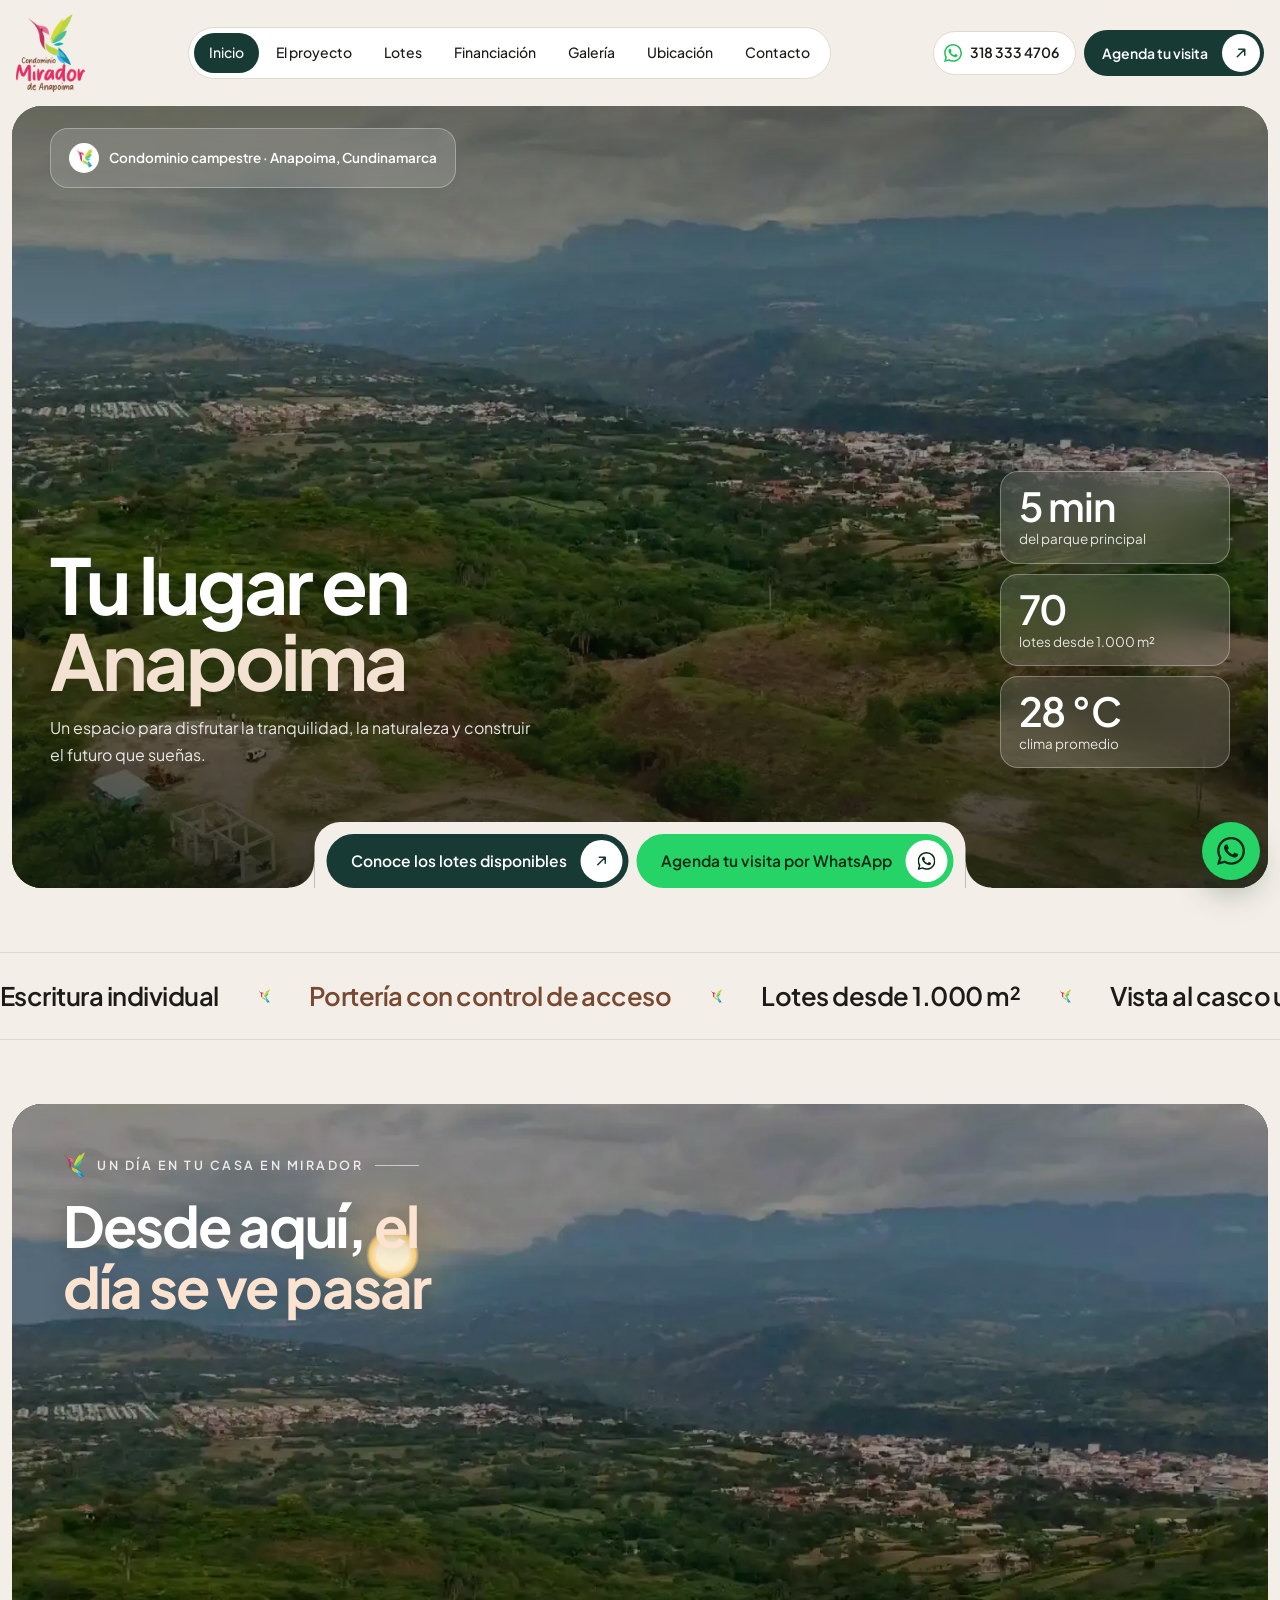
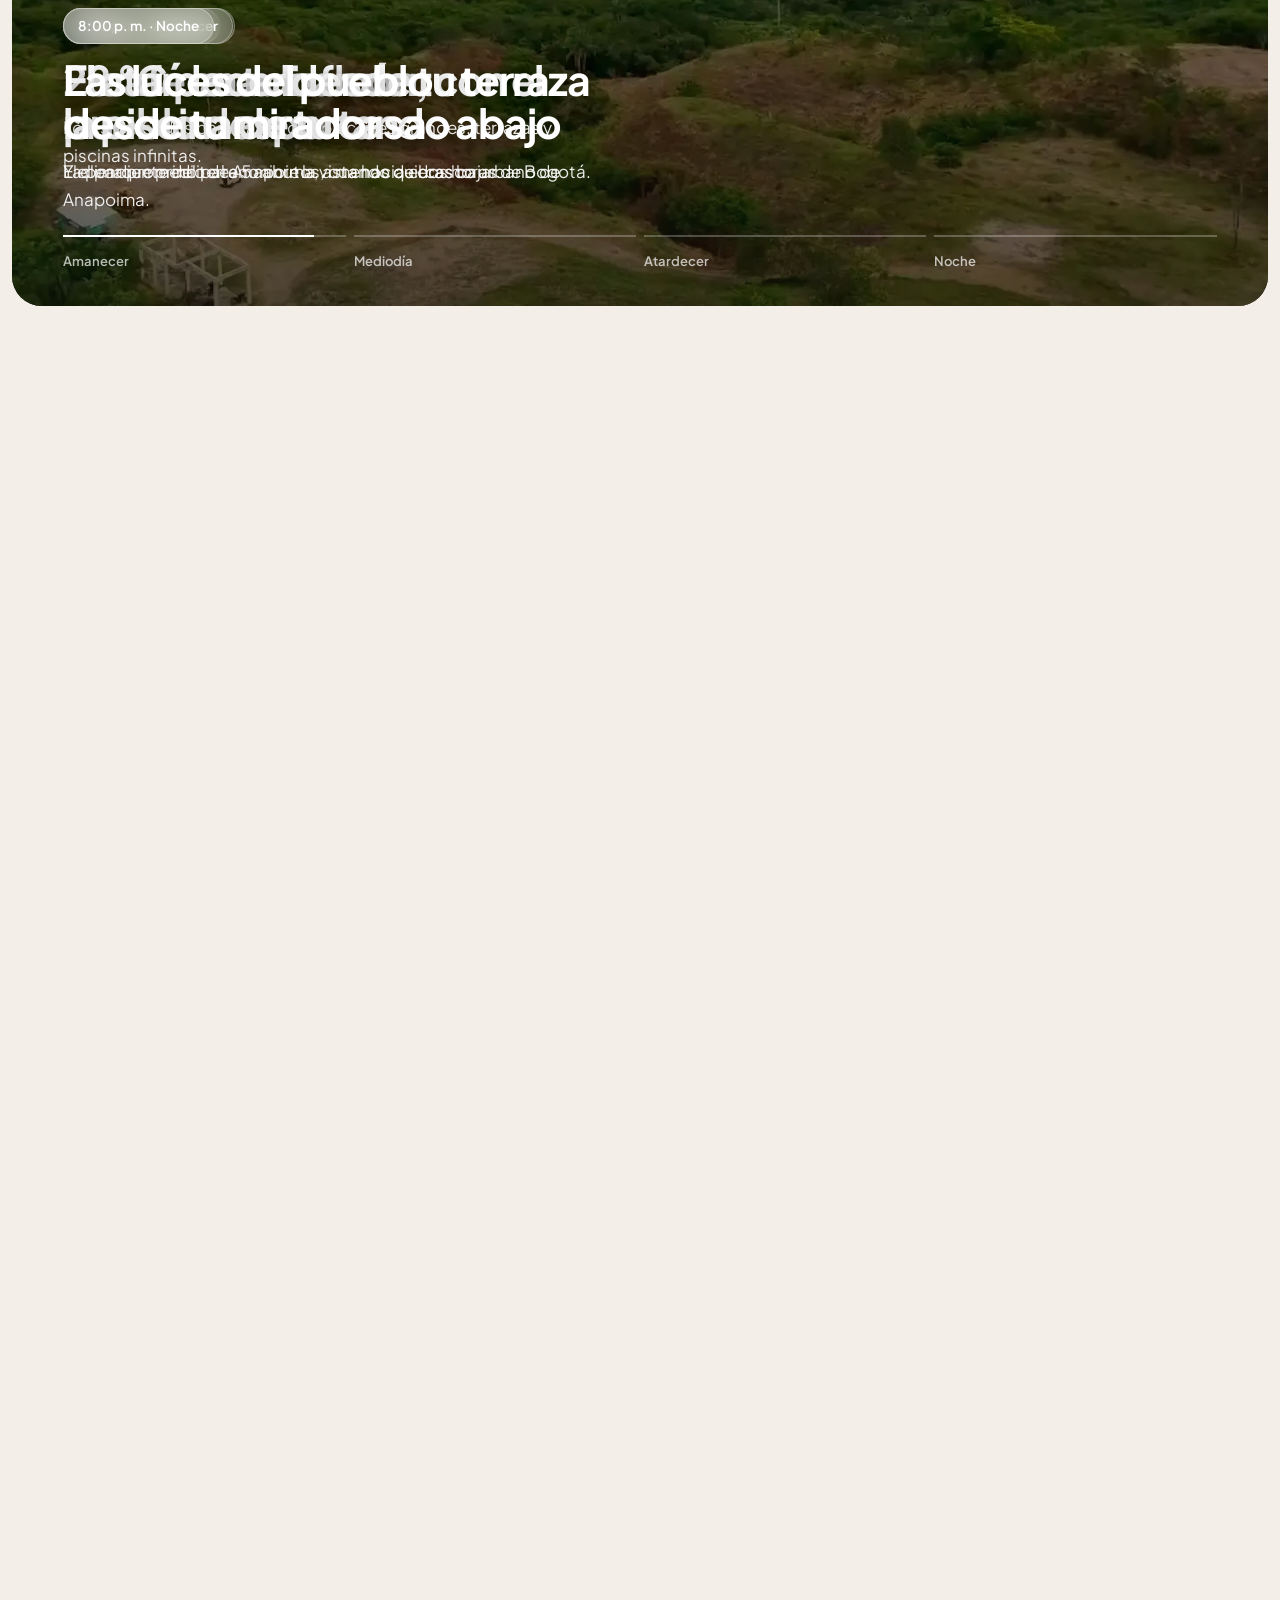
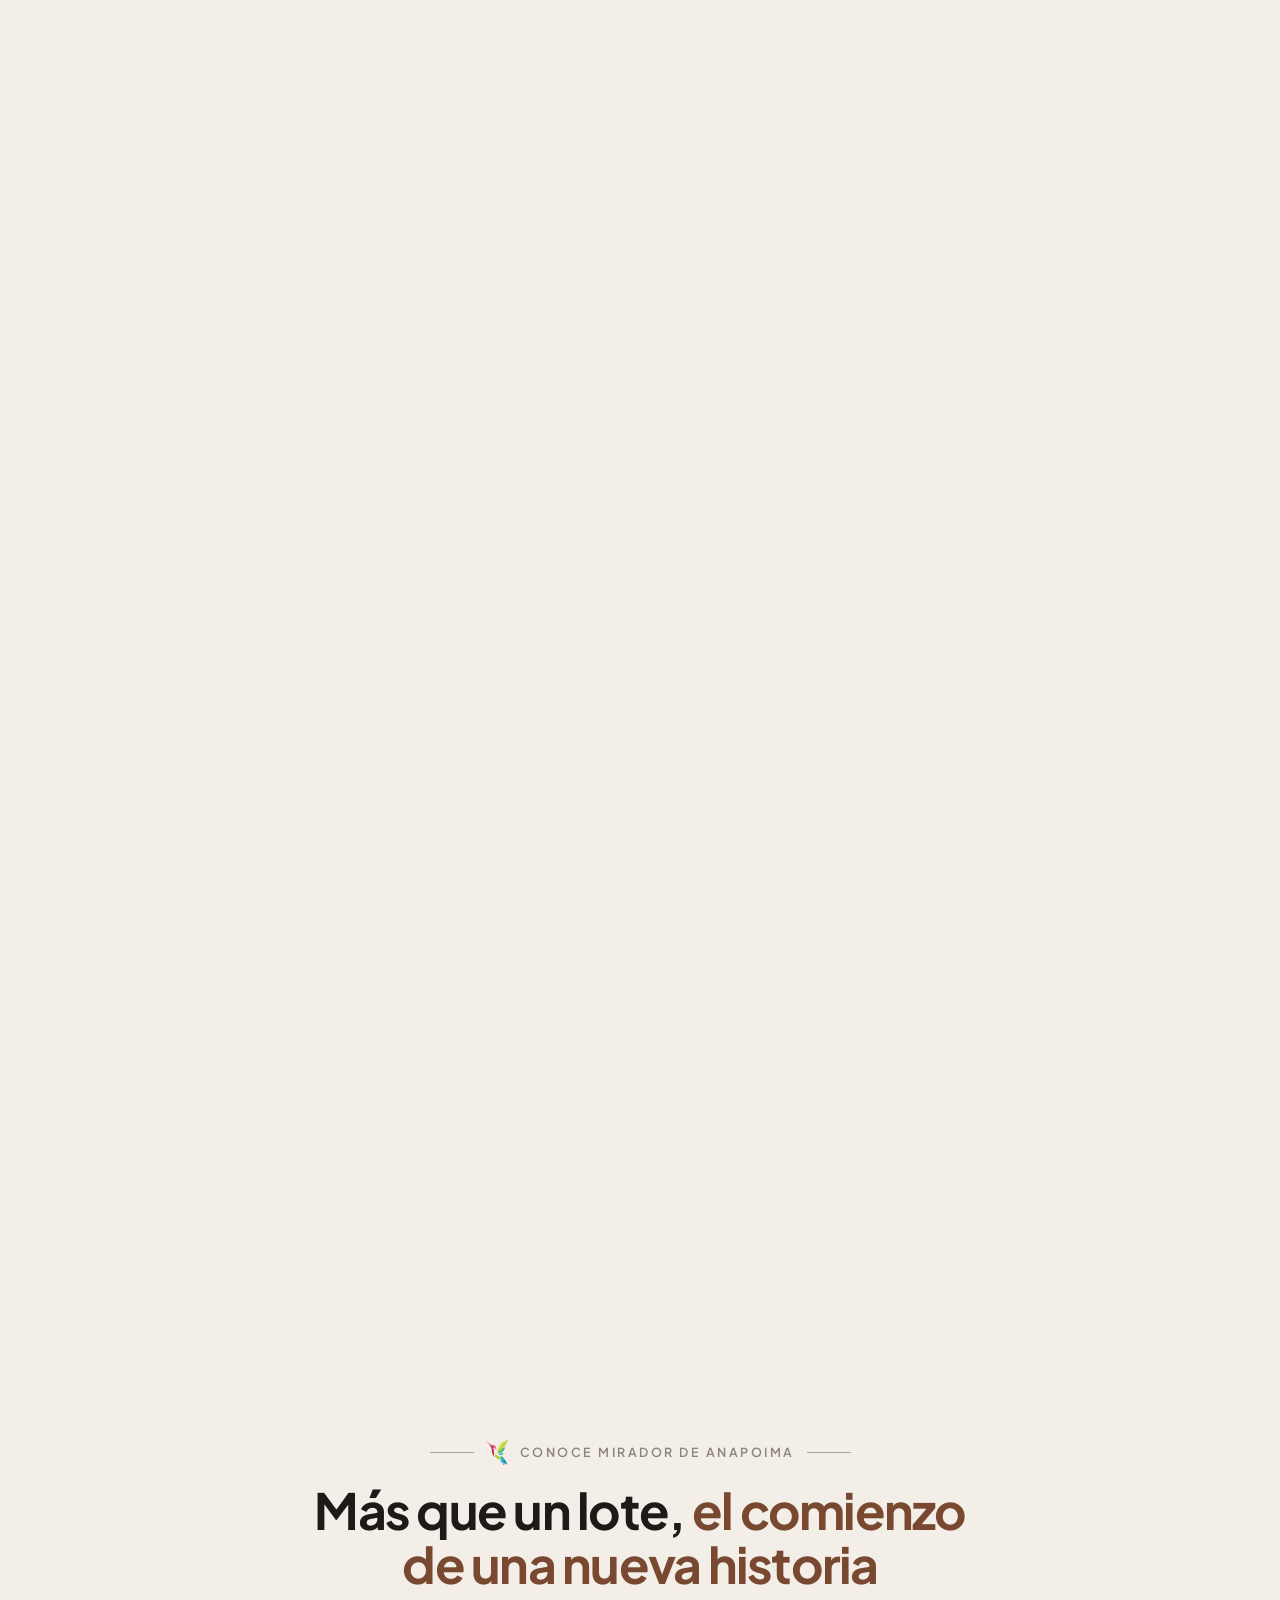
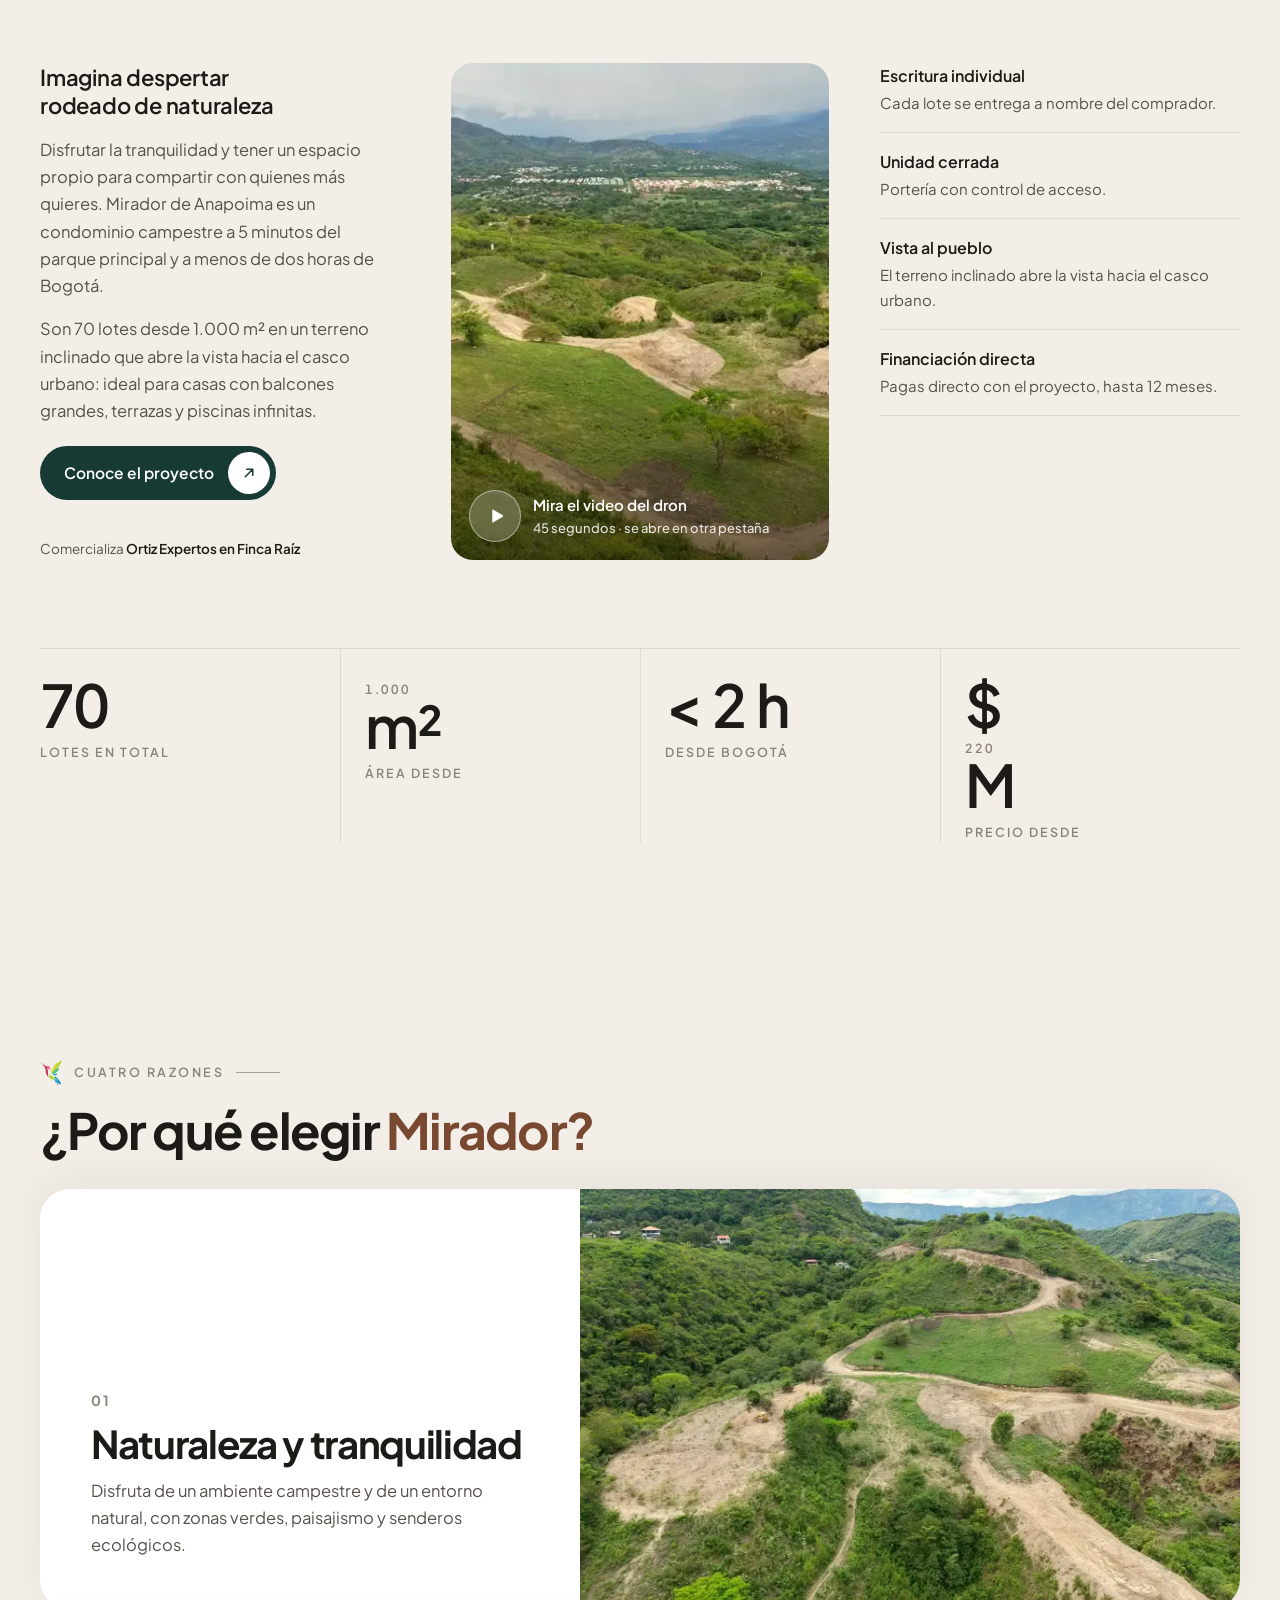
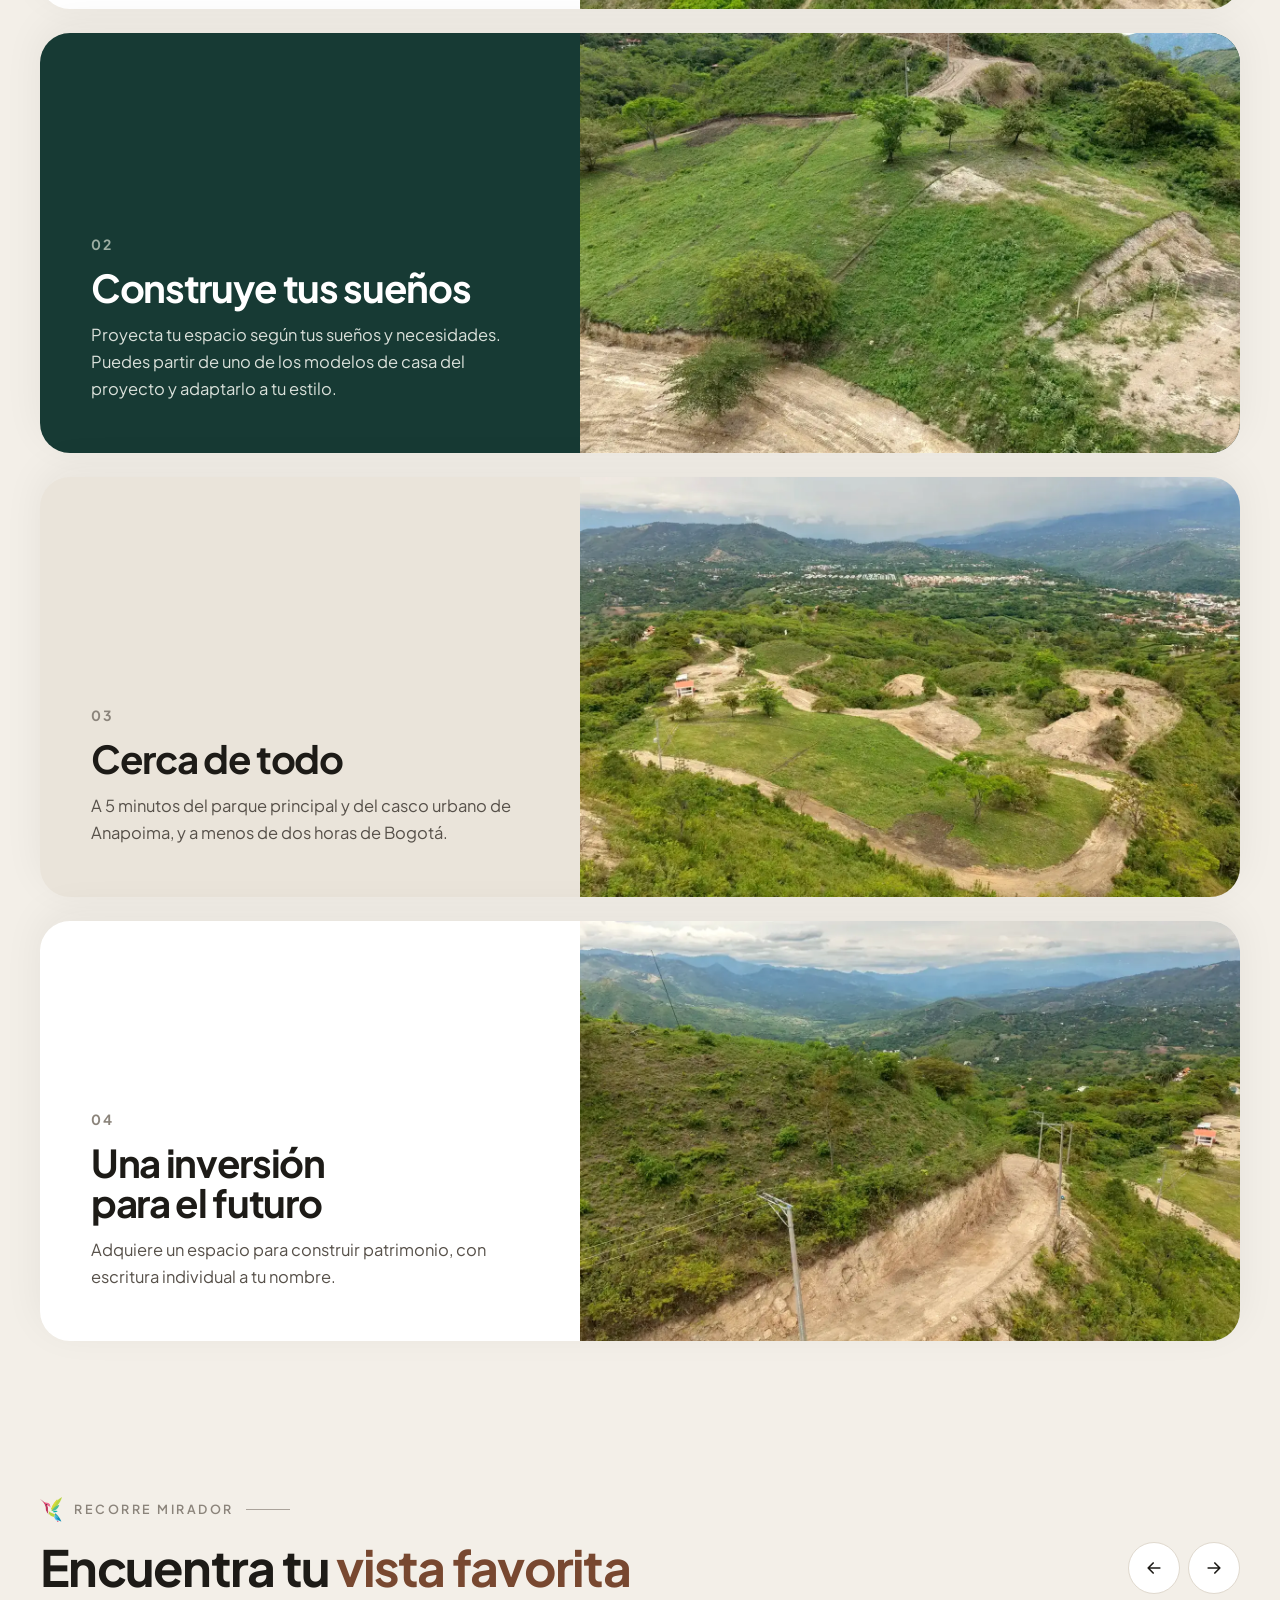
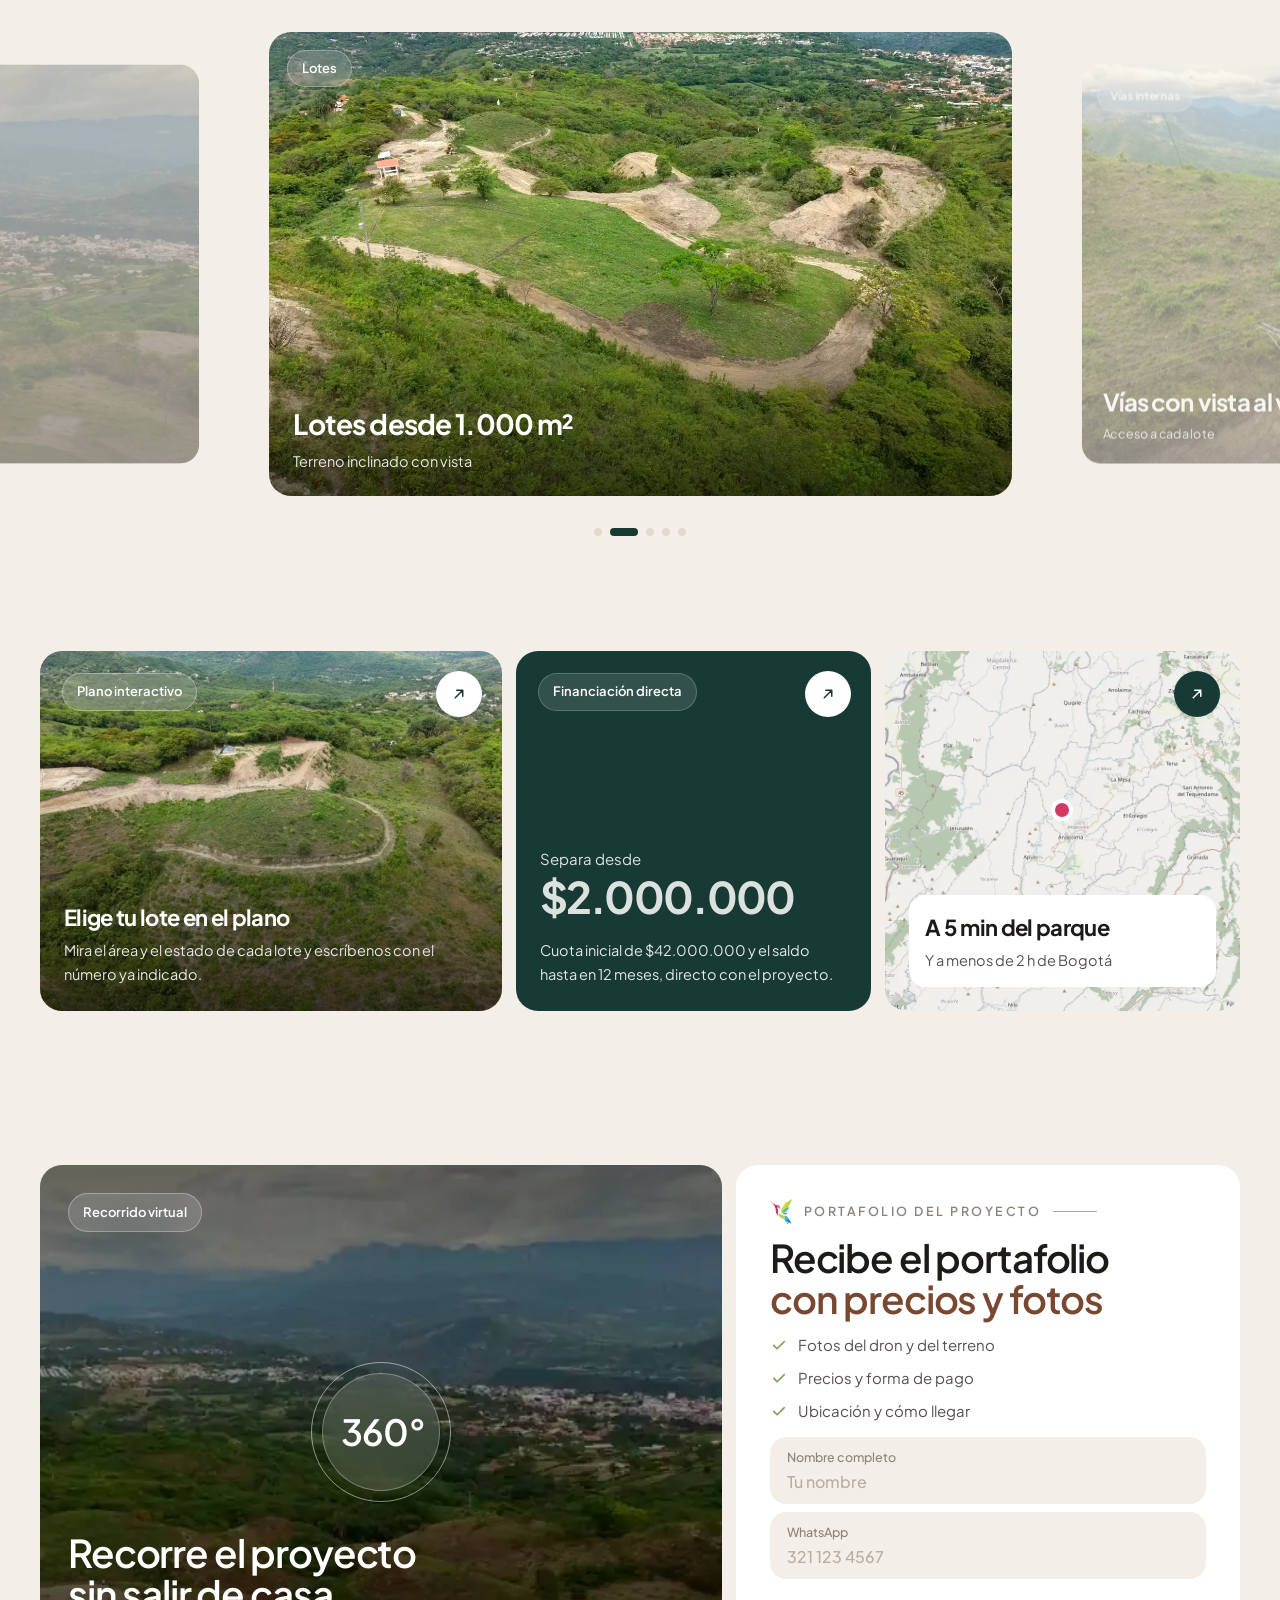
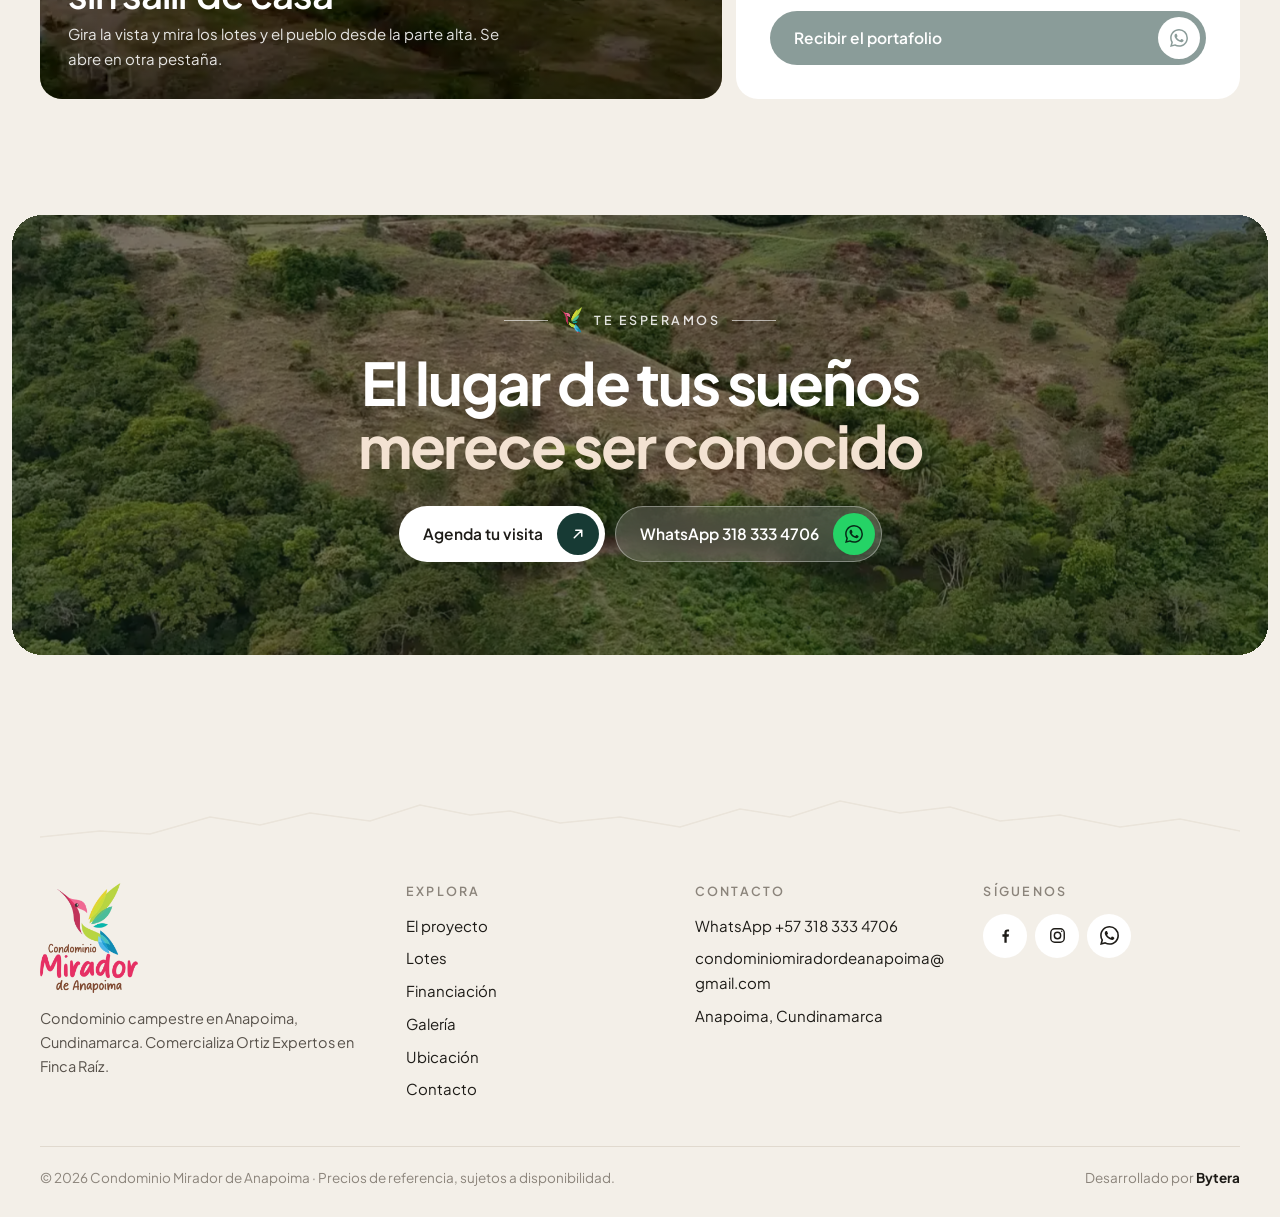
==== commit 83043487: "Animaciones más suaves: inercia en fotos y en el día, fundidos y recorridos cortos Co-Authored-By: C" ====
--- a/index.html
+++ b/index.html
@@ -50,7 +50,7 @@
 
 <div class="marco">
 <section class="hero sobre-foto" aria-labelledby="titular">
-  <img class="hero__foto" data-parallax src="fotos/panoramica.webp" srcset="fotos/panoramica-900.webp 900w, fotos/panoramica.webp 2000w" sizes="100vw" alt="Vista desde el condominio hacia el casco urbano de Anapoima y las montañas" width="2000" height="946" fetchpriority="high">
+  <img class="hero__foto" src="fotos/panoramica.webp" srcset="fotos/panoramica-900.webp 900w, fotos/panoramica.webp 2000w" sizes="100vw" alt="Vista desde el condominio hacia el casco urbano de Anapoima y las montañas" width="2000" height="946" fetchpriority="high">
   <span class="hero__chip vidrio entra"><img src="fotos/colibri.png" alt="" width="172" height="200">Condominio campestre · Anapoima, Cundinamarca</span>
   <div class="hero__cuerpo">
     <div>
@@ -112,7 +112,7 @@
       <p class="intro__comer">Comercializa <b>Ortiz Expertos en Finca Raíz</b></p>
     </div>
     <a class="intro__foto" data-revelar style="--d:.1s" href="https://condominiomiradordeanapoima.com/wp-content/uploads/2026/01/VID-20260107-WA0024.mp4" target="_blank" rel="noopener" data-evento="ver_video">
-      <img data-parallax src="fotos/vista-pueblo.webp" srcset="fotos/vista-pueblo-900.webp 900w, fotos/vista-pueblo.webp 1600w" sizes="(max-width:720px) 100vw, 420px" alt="Lotes del condominio con el pueblo de Anapoima al fondo" width="1600" height="900" loading="lazy">
+      <img src="fotos/vista-pueblo.webp" srcset="fotos/vista-pueblo-900.webp 900w, fotos/vista-pueblo.webp 1600w" sizes="(max-width:720px) 100vw, 420px" alt="Lotes del condominio con el pueblo de Anapoima al fondo" width="1600" height="900" loading="lazy">
       <span class="intro__play"><span><svg><use href="#i-play"/></svg></span><span style="all:unset">Mira el video del dron<small>45 segundos · se abre en otra pestaña</small></span></span>
     </a>
     <ul class="lista-fina" data-revelar style="--d:.2s">
@@ -174,7 +174,7 @@
 
 <section class="carril bloques" aria-label="Lotes, financiación y ubicación">
   <a class="bloque bloque--foto" href="lotes.html" data-revelar>
-    <img data-parallax src="fotos/loma.webp" alt="" width="1600" height="900" loading="lazy">
+    <img src="fotos/loma.webp" alt="" width="1600" height="900" loading="lazy">
     <span class="bloque__chip vidrio">Plano interactivo</span>
     <span class="bloque__txt"><b>Elige tu lote en el plano</b><span>Mira el área y el estado de cada lote y escríbenos con el número ya indicado.</span></span>
     <span class="btn__c"><svg><use href="#i-flecha"/></svg></span>
@@ -196,7 +196,7 @@
 <section class="seccion carril" aria-label="Recorrido virtual y portafolio">
   <div class="doble">
     <a class="tour sobre-foto" href="https://360.condominiomiradordeanapoima.com/" target="_blank" rel="noopener" data-evento="abrir_360" data-revelar>
-      <img data-parallax src="fotos/panoramica.webp" srcset="fotos/panoramica-900.webp 900w, fotos/panoramica.webp 2000w" sizes="(max-width:900px) 100vw, 700px" alt="" width="2000" height="946" loading="lazy">
+      <img src="fotos/panoramica.webp" srcset="fotos/panoramica-900.webp 900w, fotos/panoramica.webp 2000w" sizes="(max-width:900px) 100vw, 700px" alt="" width="2000" height="946" loading="lazy">
       <span class="tour__sello vidrio">Recorrido virtual</span>
       <span class="tour__centro vidrio">360°</span>
       <span><h3>Recorre el proyecto sin salir de casa</h3><p>Gira la vista y mira los lotes y el pueblo desde la parte alta. Se abre en otra pestaña.</p></span>
--- a/estilos.css
+++ b/estilos.css
@@ -959,3 +959,51 @@
 
 @media (max-width:720px){.cifras-vidrio .vidrio b{font-size:24px;white-space:nowrap}.cifras-vidrio .vidrio span{font-size:12px}}
 @media (max-width:360px){.cifras-vidrio .vidrio b{font-size:20px}.cifras-vidrio{gap:6px}}
+
+/* ===== Movimiento unificado: recorridos cortos, curvas suaves, fundidos (va al final para mandar) ===== */
+:root{--suave:cubic-bezier(.22,1,.36,1);--vaiven:cubic-bezier(.65,0,.35,1)}
+.entra{animation:entrar-suave 1.4s var(--suave) both;animation-delay:var(--d,0s)}
+@keyframes entrar-suave{from{transform:translateY(14px)}to{transform:none}}
+[data-revelar]{transition:opacity 1.2s var(--suave),transform 1.2s var(--suave);transition-delay:var(--d,0s)}
+[data-revelar].esperando{opacity:0;transform:translateY(18px)}
+::view-transition-old(root){animation:vt-salir-suave .3s ease both}
+::view-transition-new(root){animation:vt-entrar-suave .55s var(--suave) both}
+@keyframes vt-salir-suave{to{opacity:0}}
+@keyframes vt-entrar-suave{from{opacity:0}}
+.cab-envoltura{transition:background .6s var(--suave),box-shadow .6s var(--suave)}
+.cab{transition:padding .6s var(--suave)}
+.cab__logo img{transition:height .6s var(--suave)}
+/* Las fotos con profundidad no llevan transición: el JS ya suaviza el movimiento */
+[data-parallax]{transition:none!important;animation:none!important}
+/* Zoom al pasar el cursor: más corto y más lento */
+.intro__foto:hover img,.tour:hover img,.foto:hover img,.vitrina__item:hover img,.lote-tarjeta:hover .lote-tarjeta__foto img,.carrusel__item:hover img,.bloque:hover,.razon:hover{transform:scale(1.03)}
+.intro__foto img,.tour img,.foto img,.lote-tarjeta__foto img,.carrusel__foto img{transition:transform 1.6s var(--suave)}
+.bloque{transition:transform .9s var(--suave)}
+.bloque:hover{transform:translateY(-3px)}
+.btn__c{transition:transform .6s var(--suave)}
+/* Carrusel centrado: vaivén lento */
+.vitrina__pista{transition:transform 1.3s var(--vaiven)}
+.vitrina__item{transition:transform 1.3s var(--vaiven),opacity 1.3s var(--vaiven)}
+.vitrina__puntos button{transition:width .8s var(--suave),background .6s}
+/* Día en Mirador: las capas siguen al scroll sin transición propia; los textos se funden */
+.dia__capa{transition:none}
+.dia__momento{transform:translateY(12px);transition:opacity .9s var(--suave),transform 1.2s var(--suave)}
+.dia__momento.is-activo{transform:none;transition-delay:.18s}
+.dia__astro{transition:background .8s,box-shadow .8s}
+/* Pasos de compra: dos fotos que se funden */
+.proceso__vista img{position:absolute;inset:0;width:100%;height:100%;object-fit:cover;transition:opacity 1s var(--suave)}
+.proceso__vista img.oculta{opacity:0}
+.proceso__vista img.cambia{opacity:1;transform:none}
+.proceso__texto b,.proceso__texto p{transition:opacity .5s var(--suave)}
+.proceso__texto.cambiando b,.proceso__texto.cambiando p{opacity:0}
+.proceso__lista button{transition:background .5s var(--suave)}
+.proceso__lista button svg{transition:transform .7s var(--suave),background .5s,color .5s}
+/* Línea de pagos y cinta más tranquilas */
+.linea-pagos::after{transition:transform 2.4s var(--suave) .3s}
+.cinta__pista{animation-duration:55s}
+/* Tarjetas apiladas: sin salto al fijarse */
+.pila__tarjeta{will-change:auto}
+.dia__momento{transition:opacity .35s ease,transform .5s ease}
+.dia__momento.is-activo{transition:opacity 1s var(--suave) .32s,transform 1.3s var(--suave) .32s}
+.dia__astro{z-index:1}
+.dia__cab,.dia__textos,.dia__reloj{z-index:3}
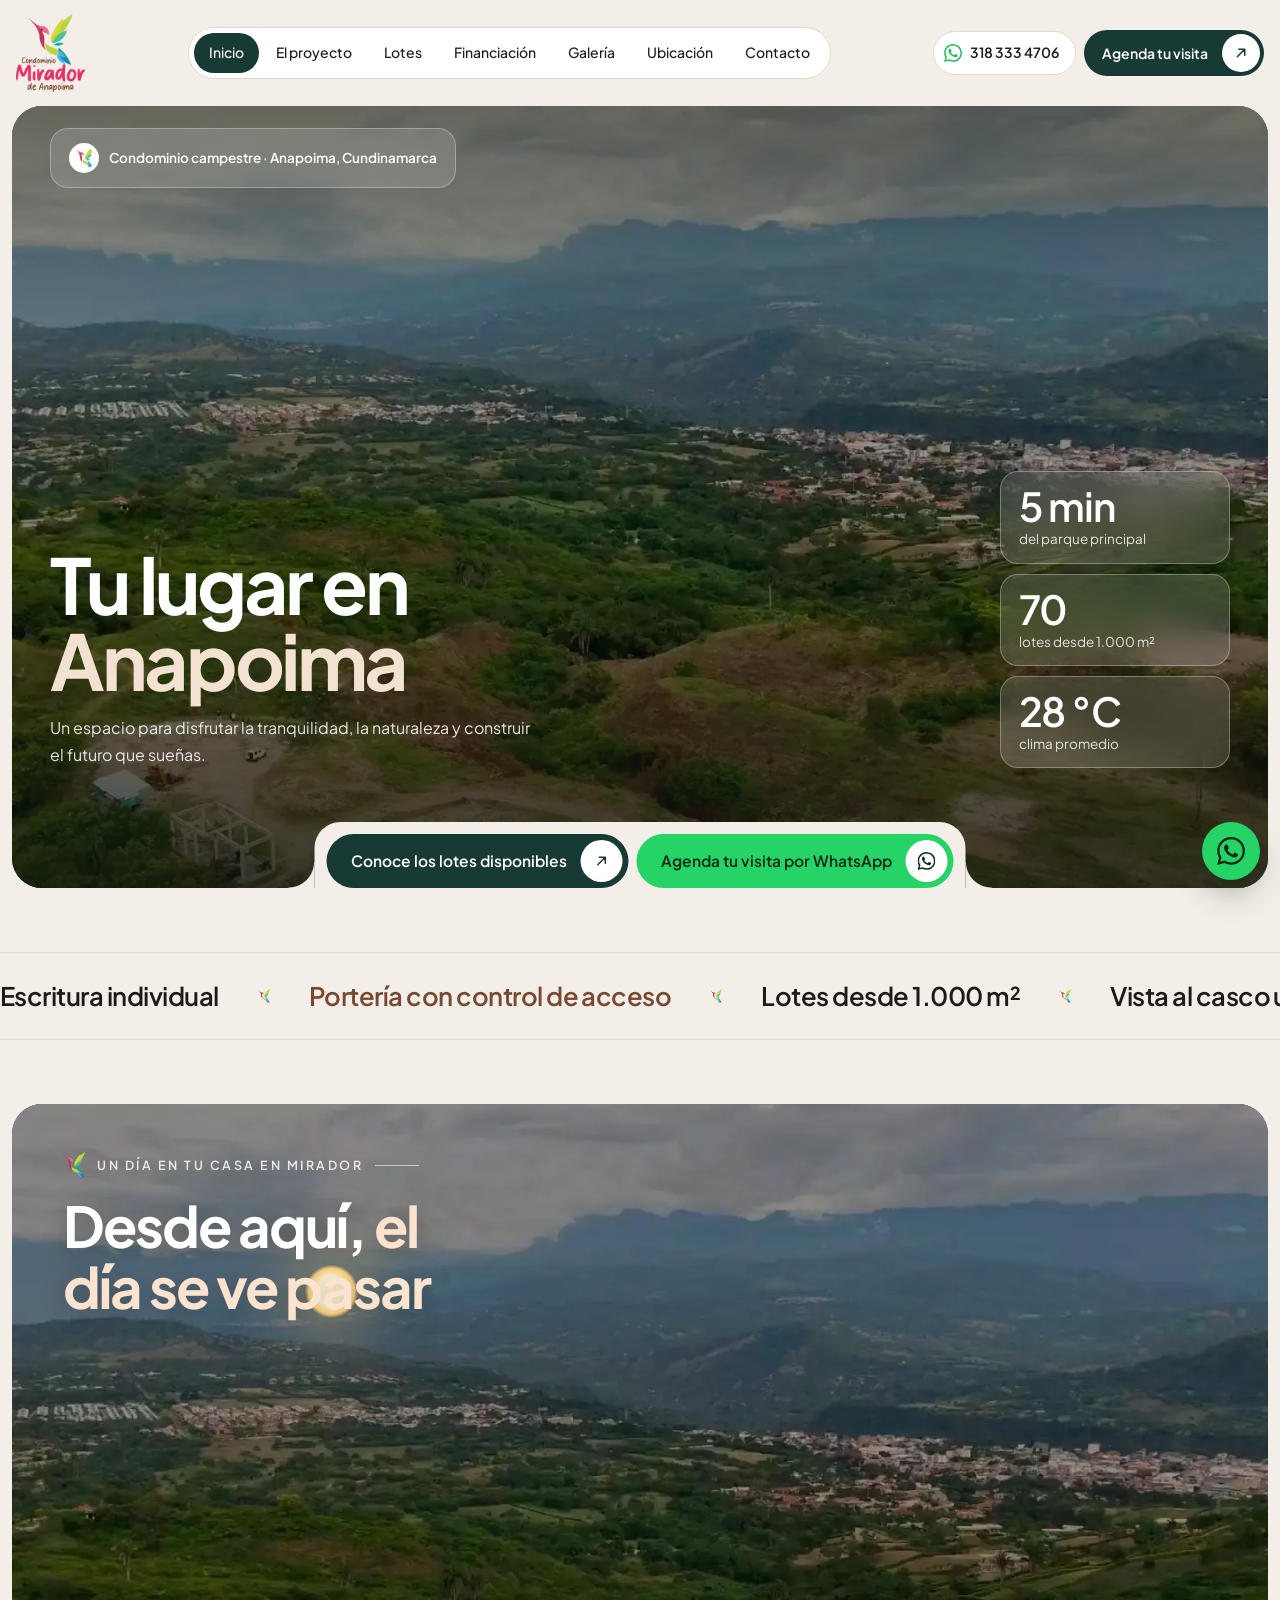
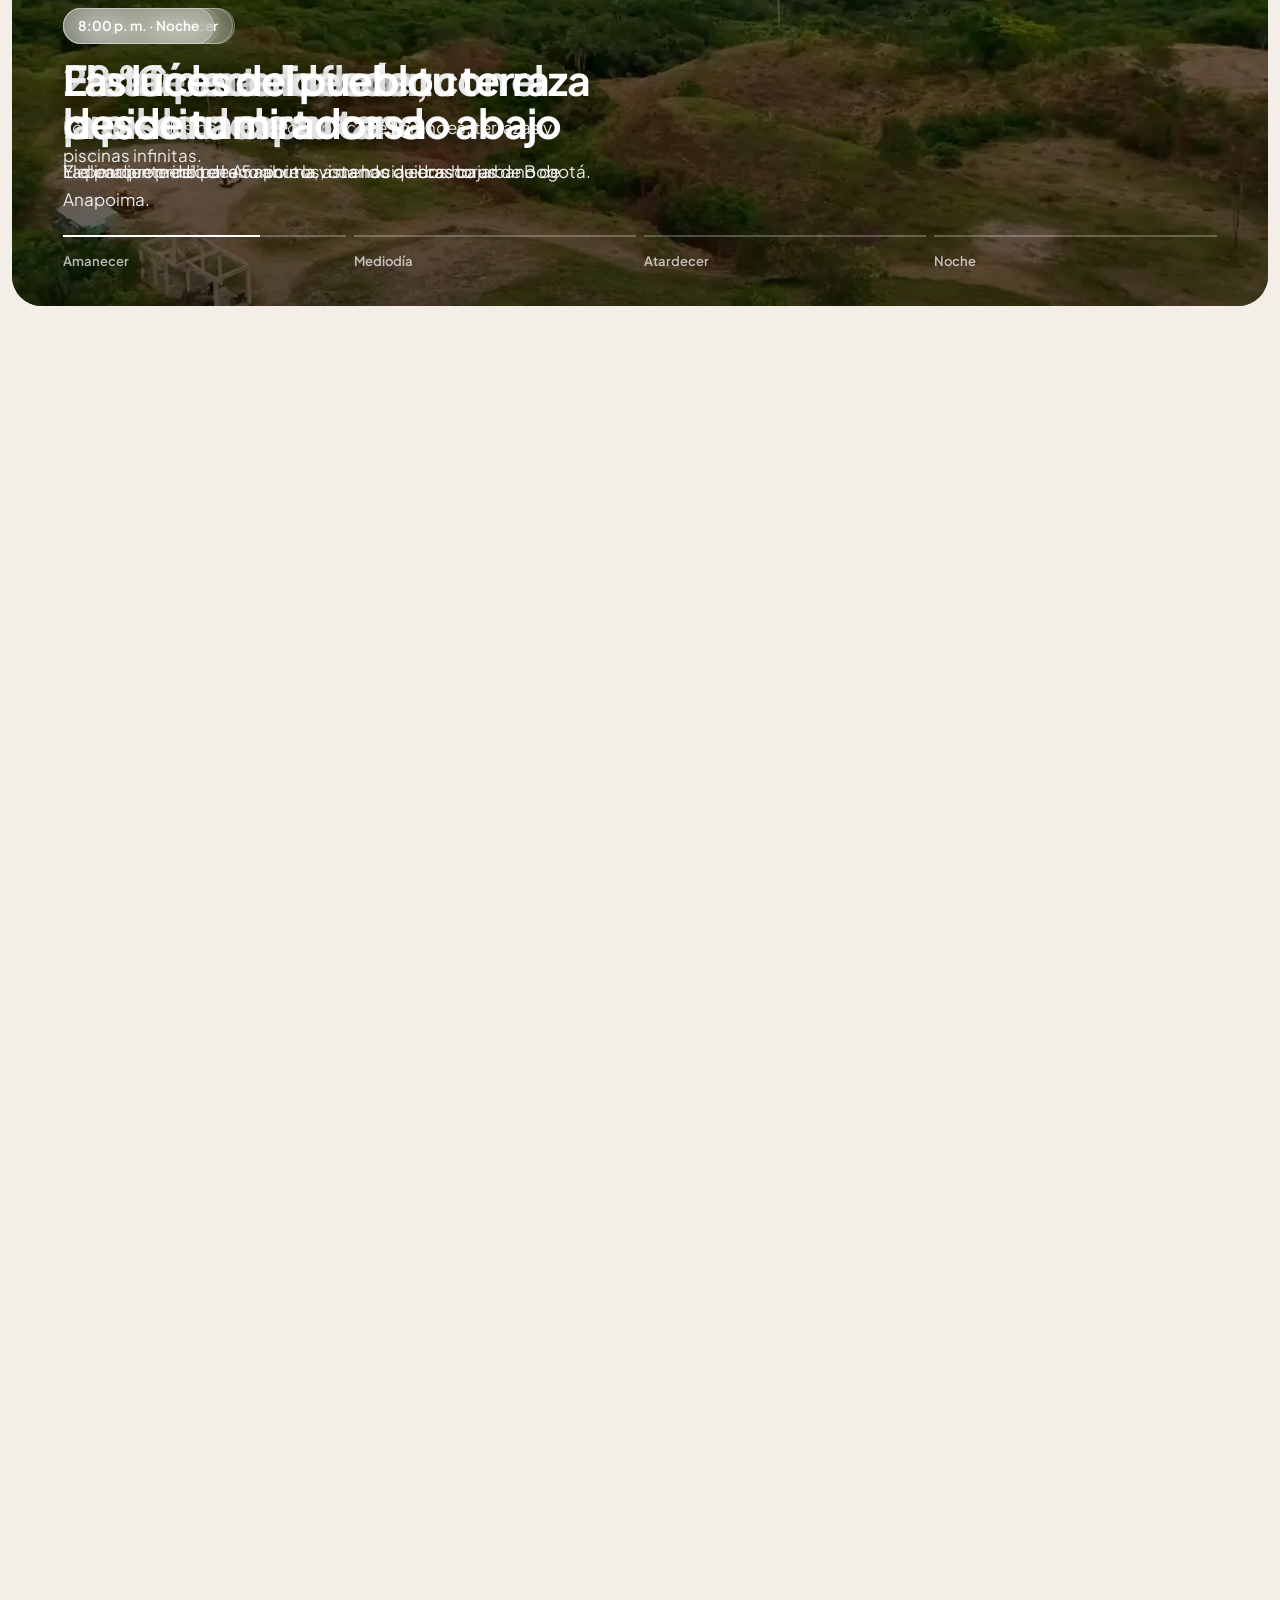
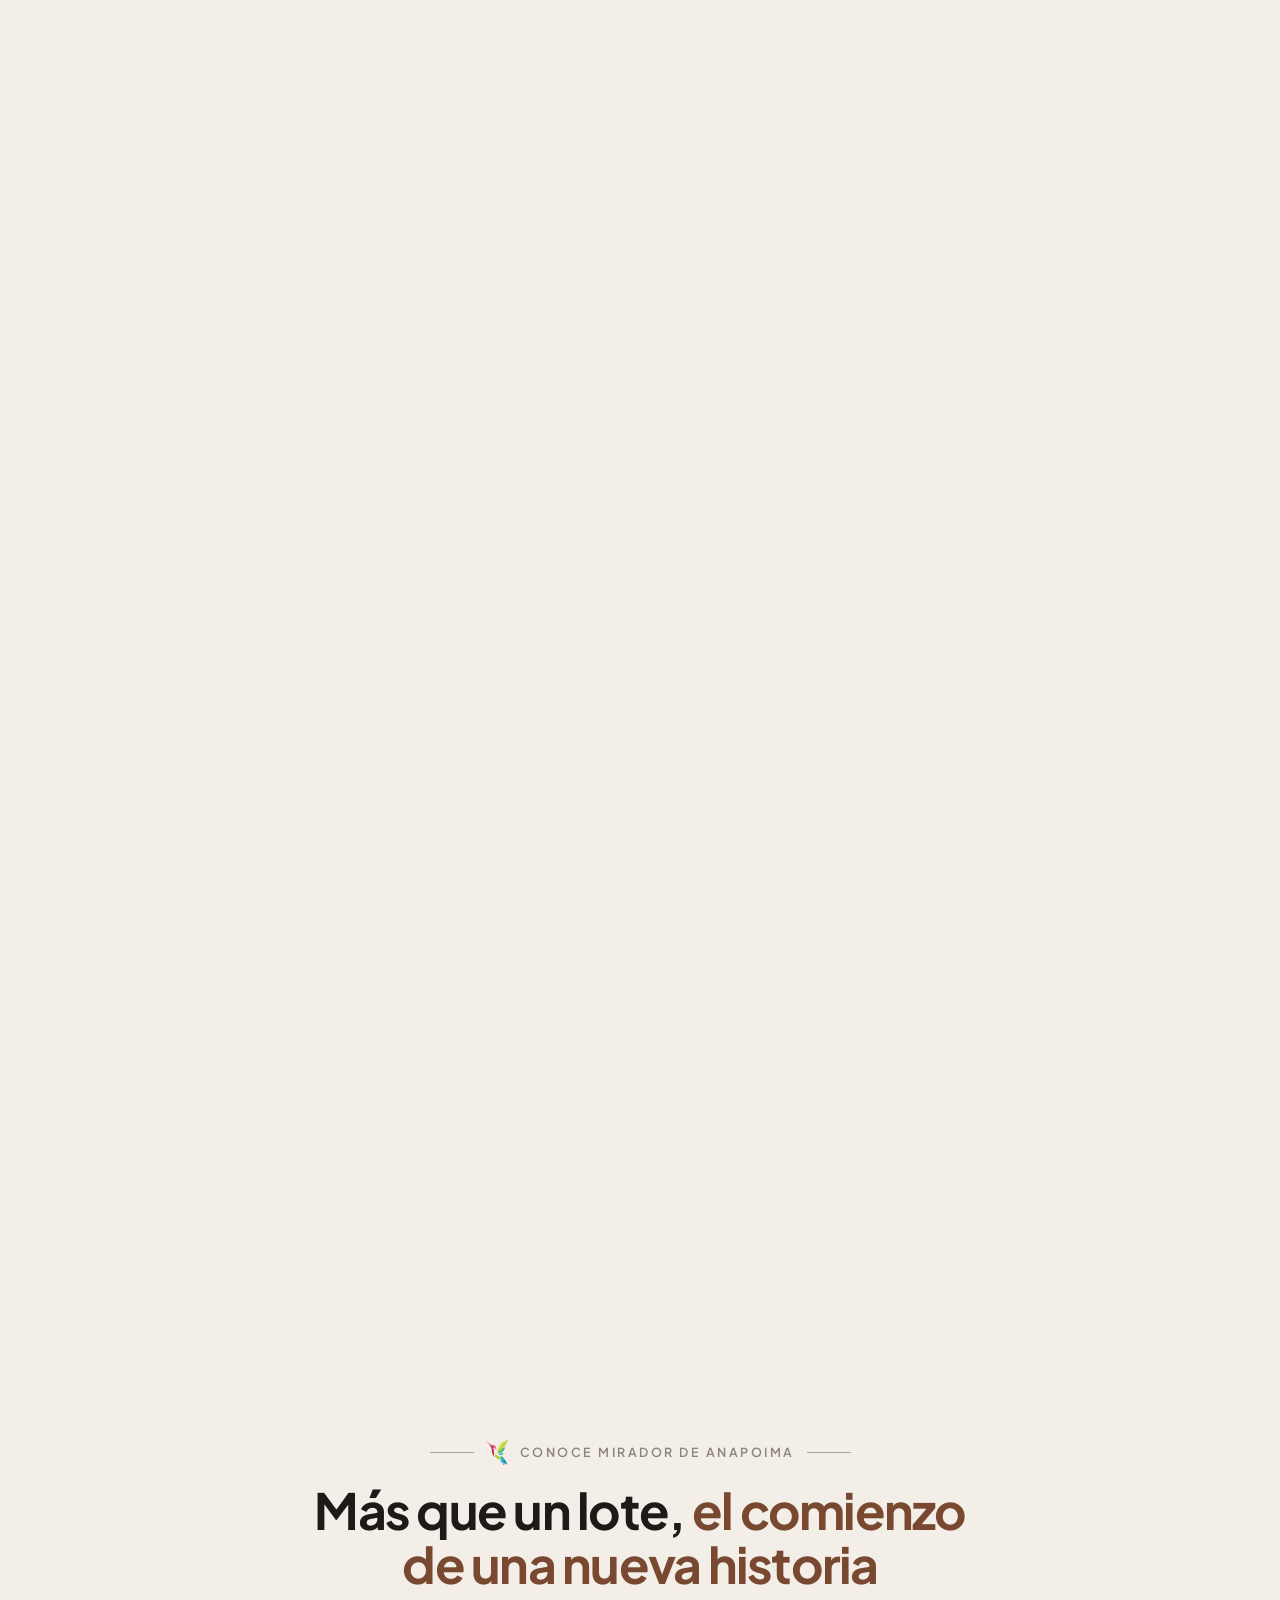
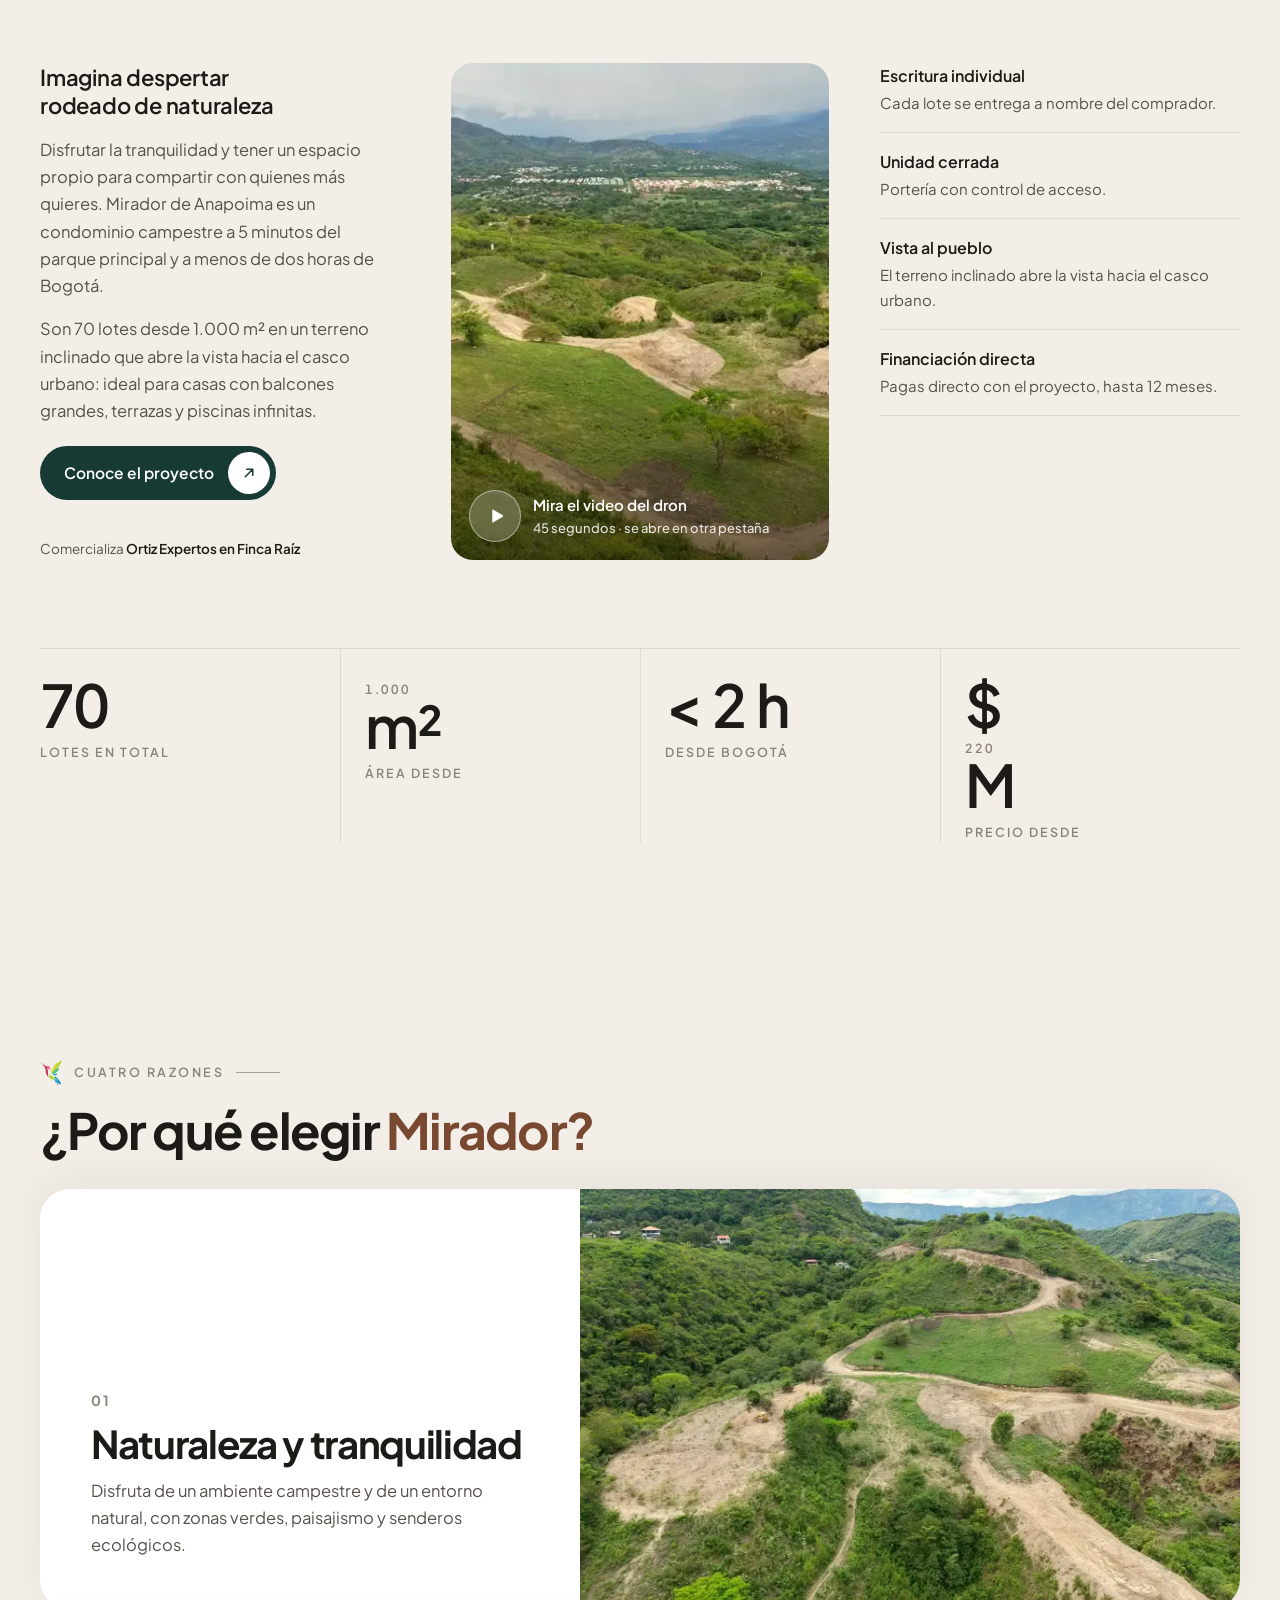
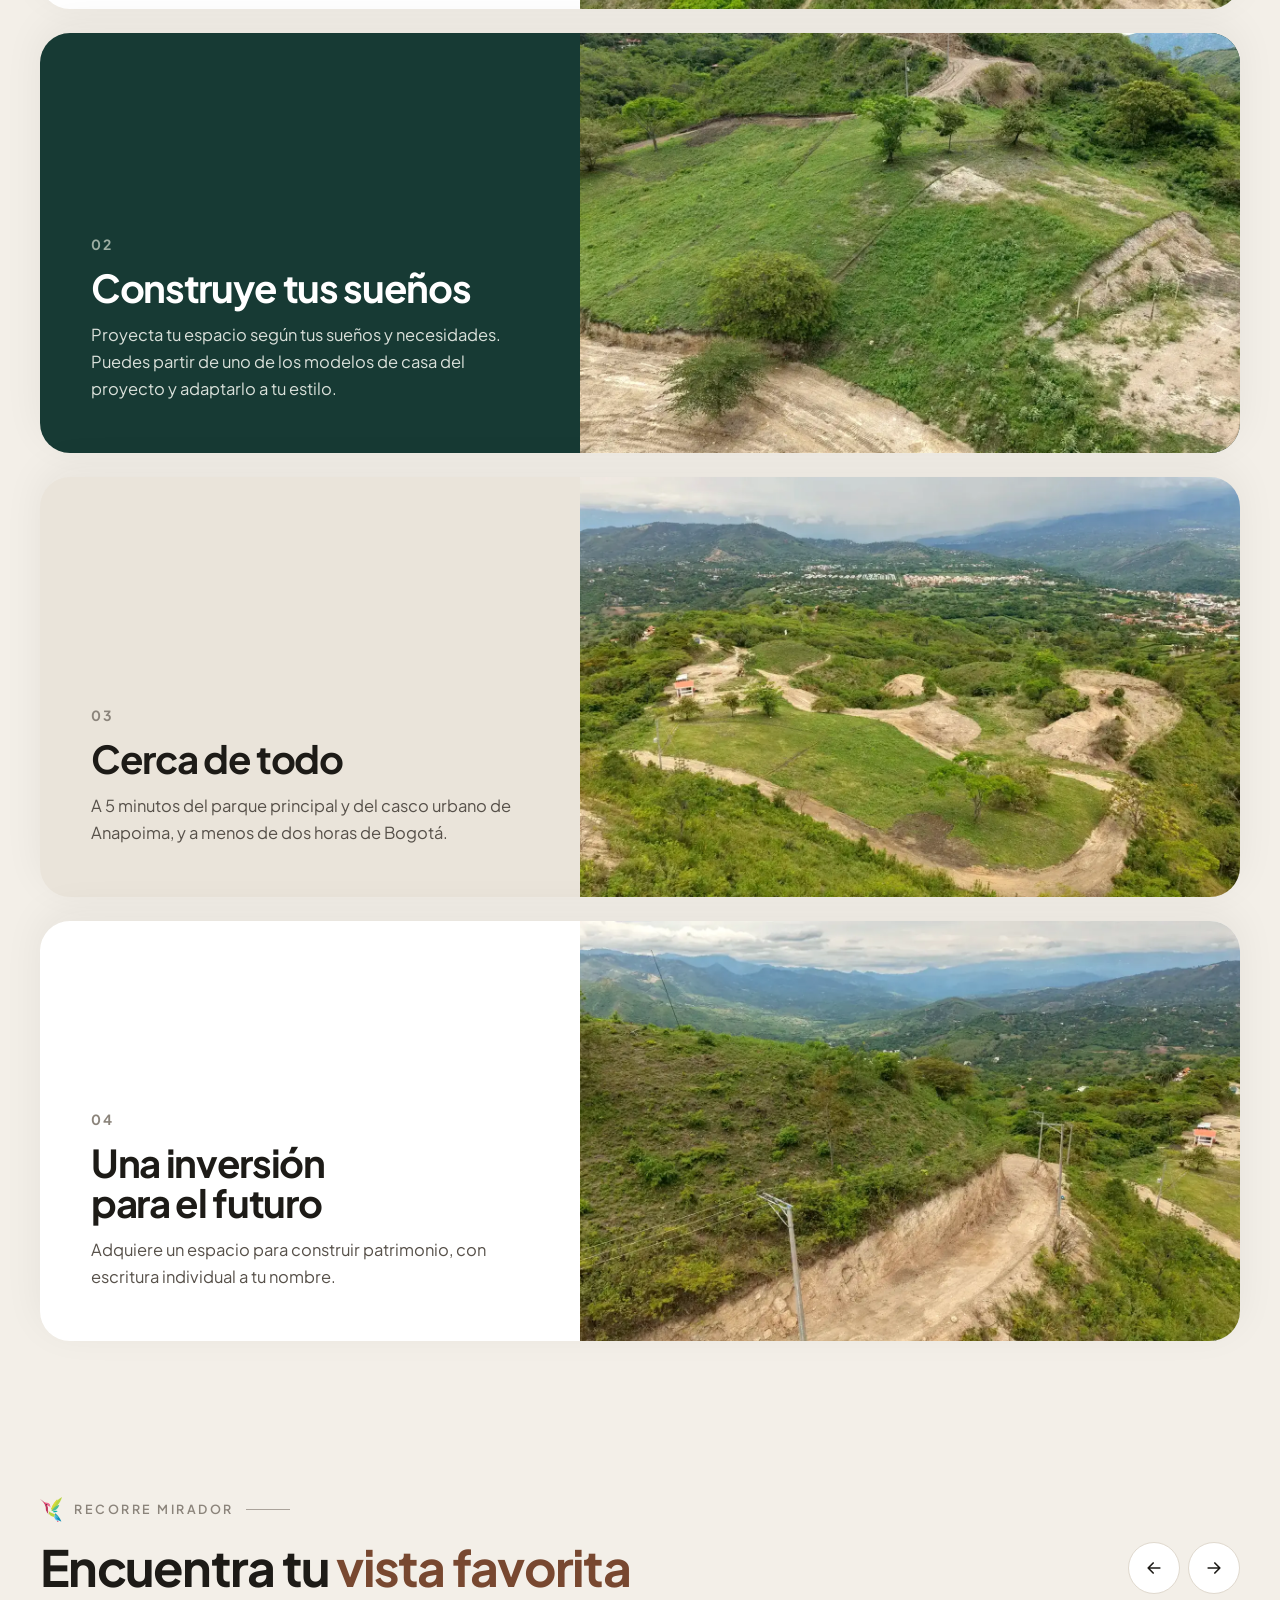
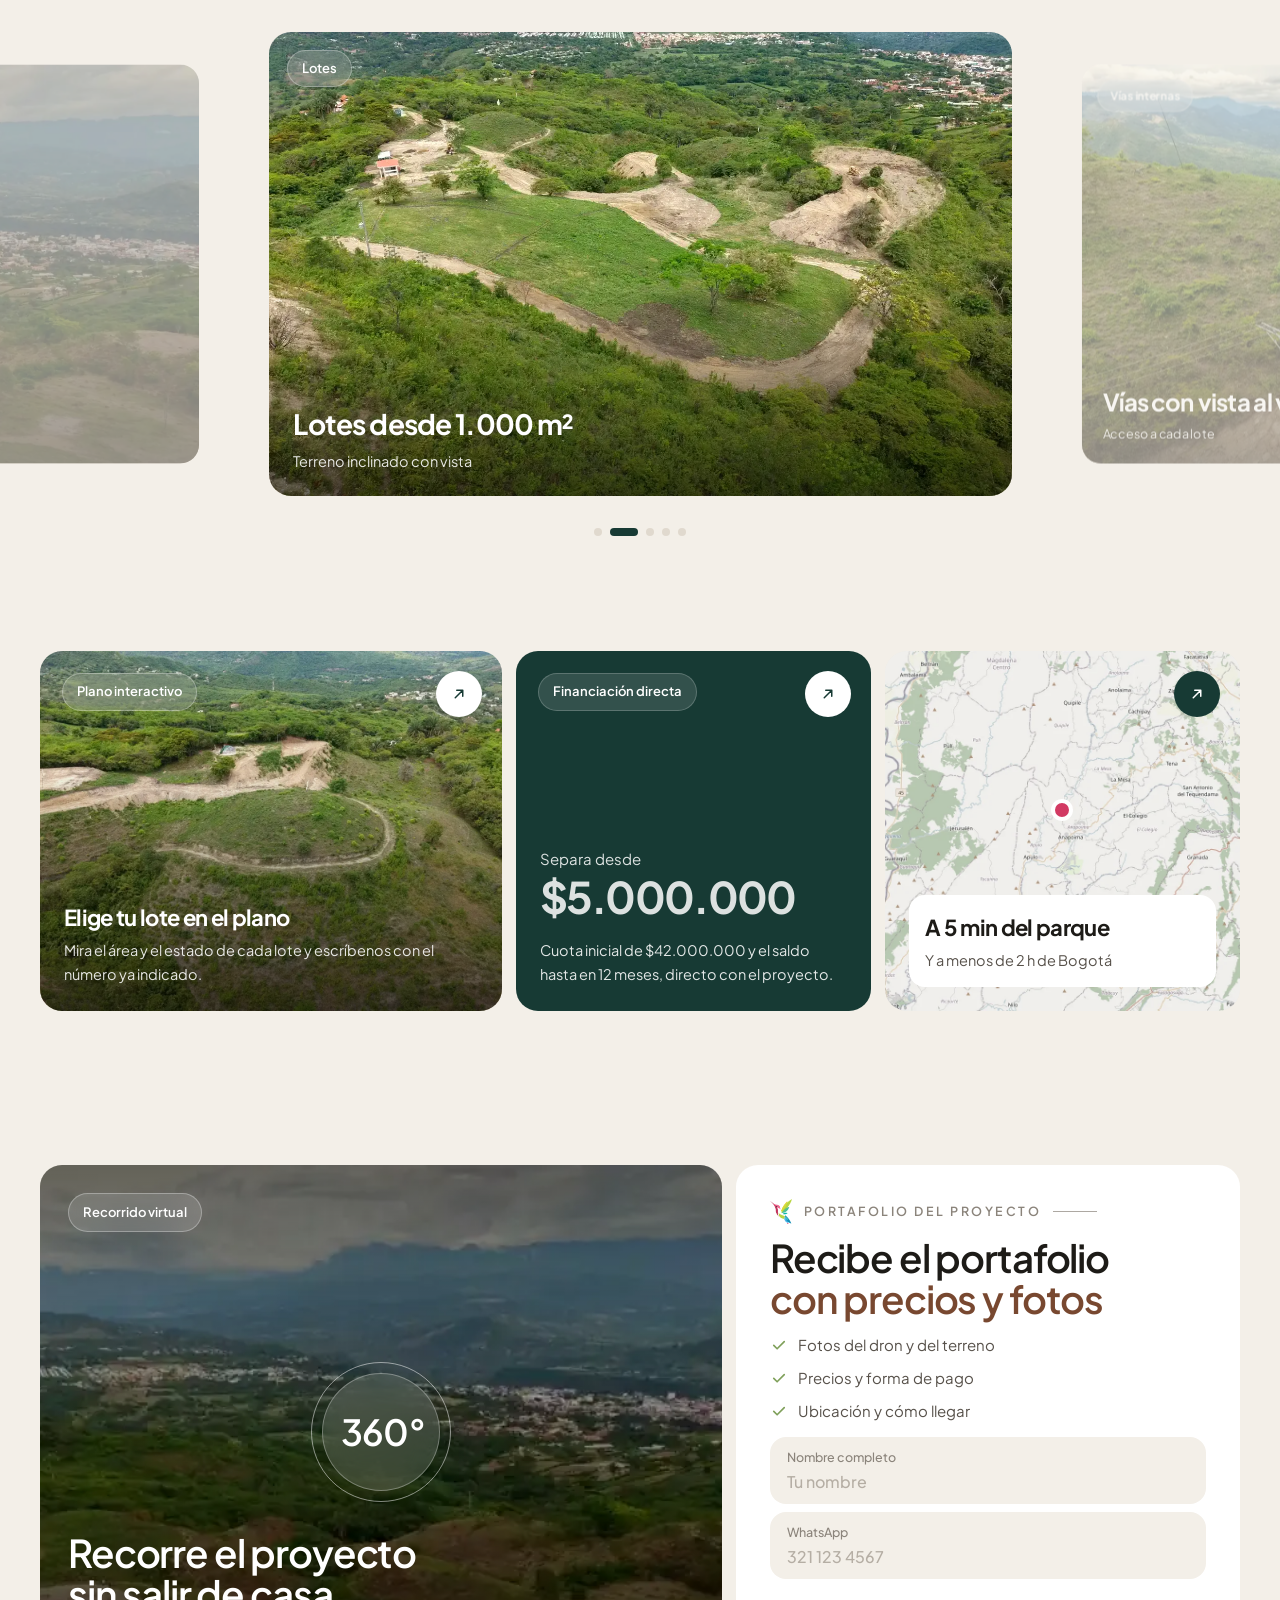
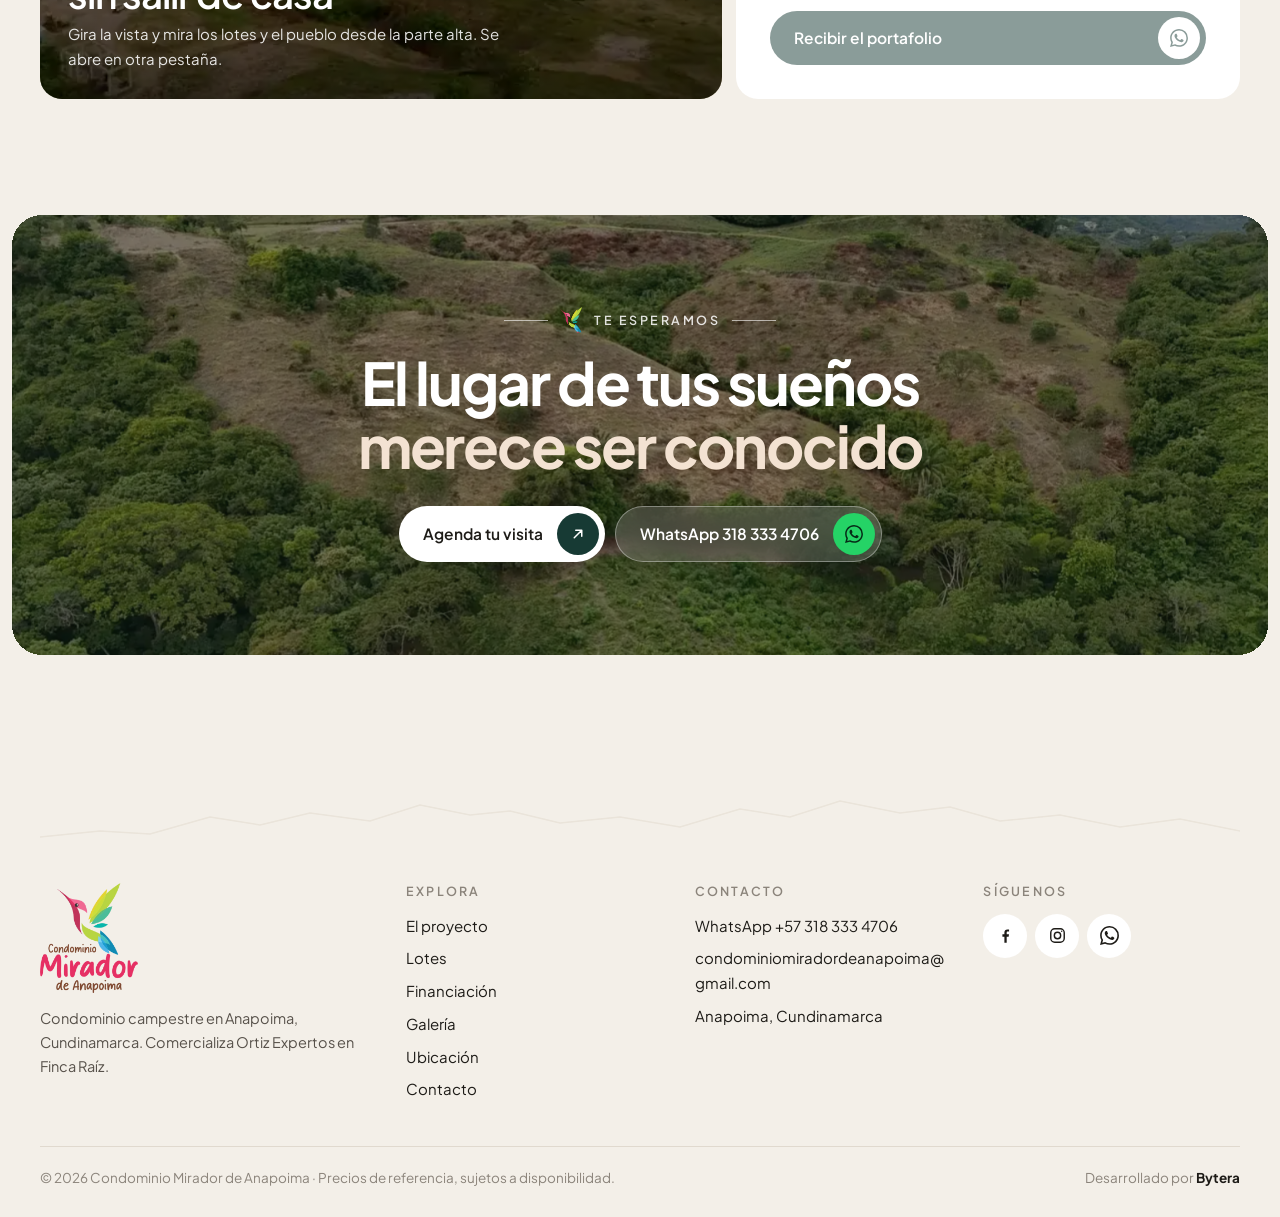
==== commit eaf87b35: "Separacion minima de $5.000.000 (antes $2.000.000) Co-Authored-By: Claude Opus 5.5 <noreply@anthropi" ====
--- a/index.html
+++ b/index.html
@@ -181,7 +181,7 @@
   </a>
   <a class="bloque bloque--verde" href="financiacion.html" data-revelar style="--d:.1s">
     <span class="bloque__chip">Financiación directa</span>
-    <span class="bloque__grande">Separa desde<br><b>$2.000.000</b></span>
+    <span class="bloque__grande">Separa desde<br><b>$5.000.000</b></span>
     <span class="bloque__txt"><span>Cuota inicial de $42.000.000 y el saldo hasta en 12 meses, directo con el proyecto.</span></span>
     <span class="btn__c"><svg><use href="#i-flecha"/></svg></span>
   </a>
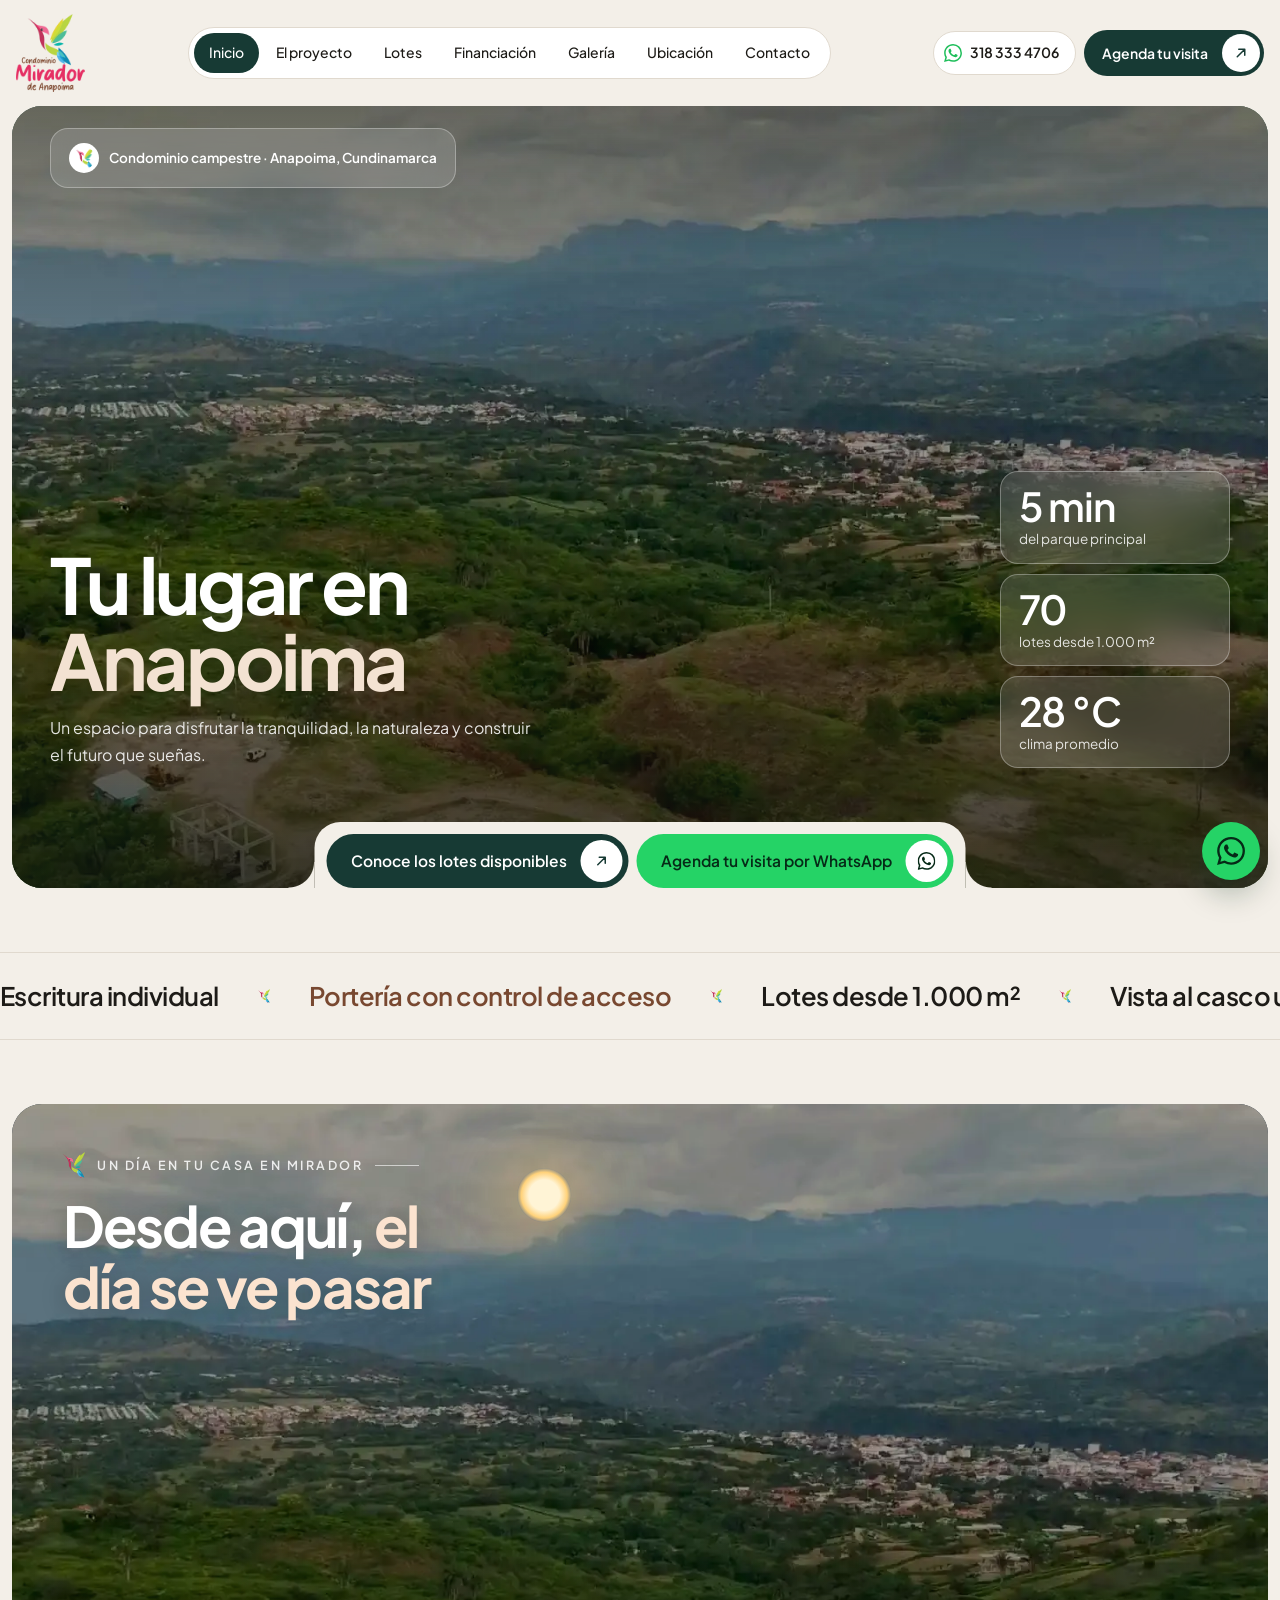
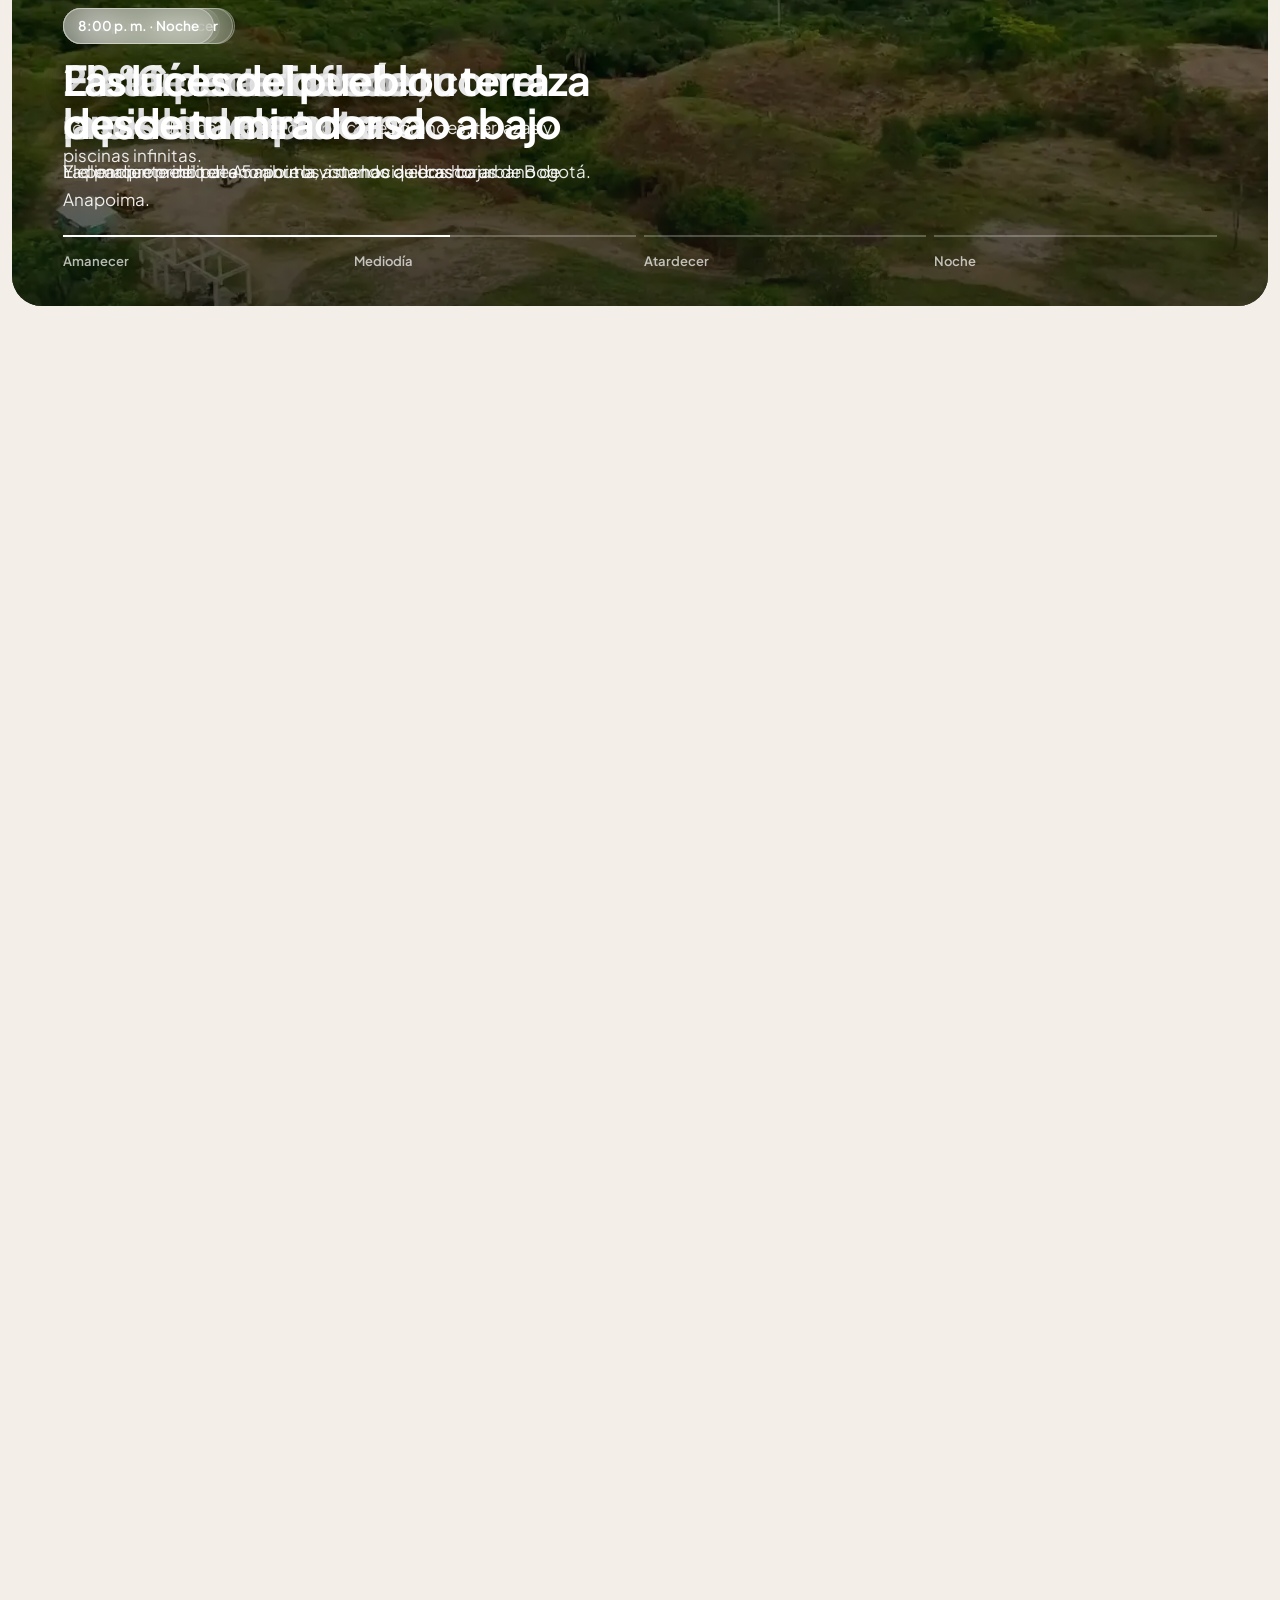
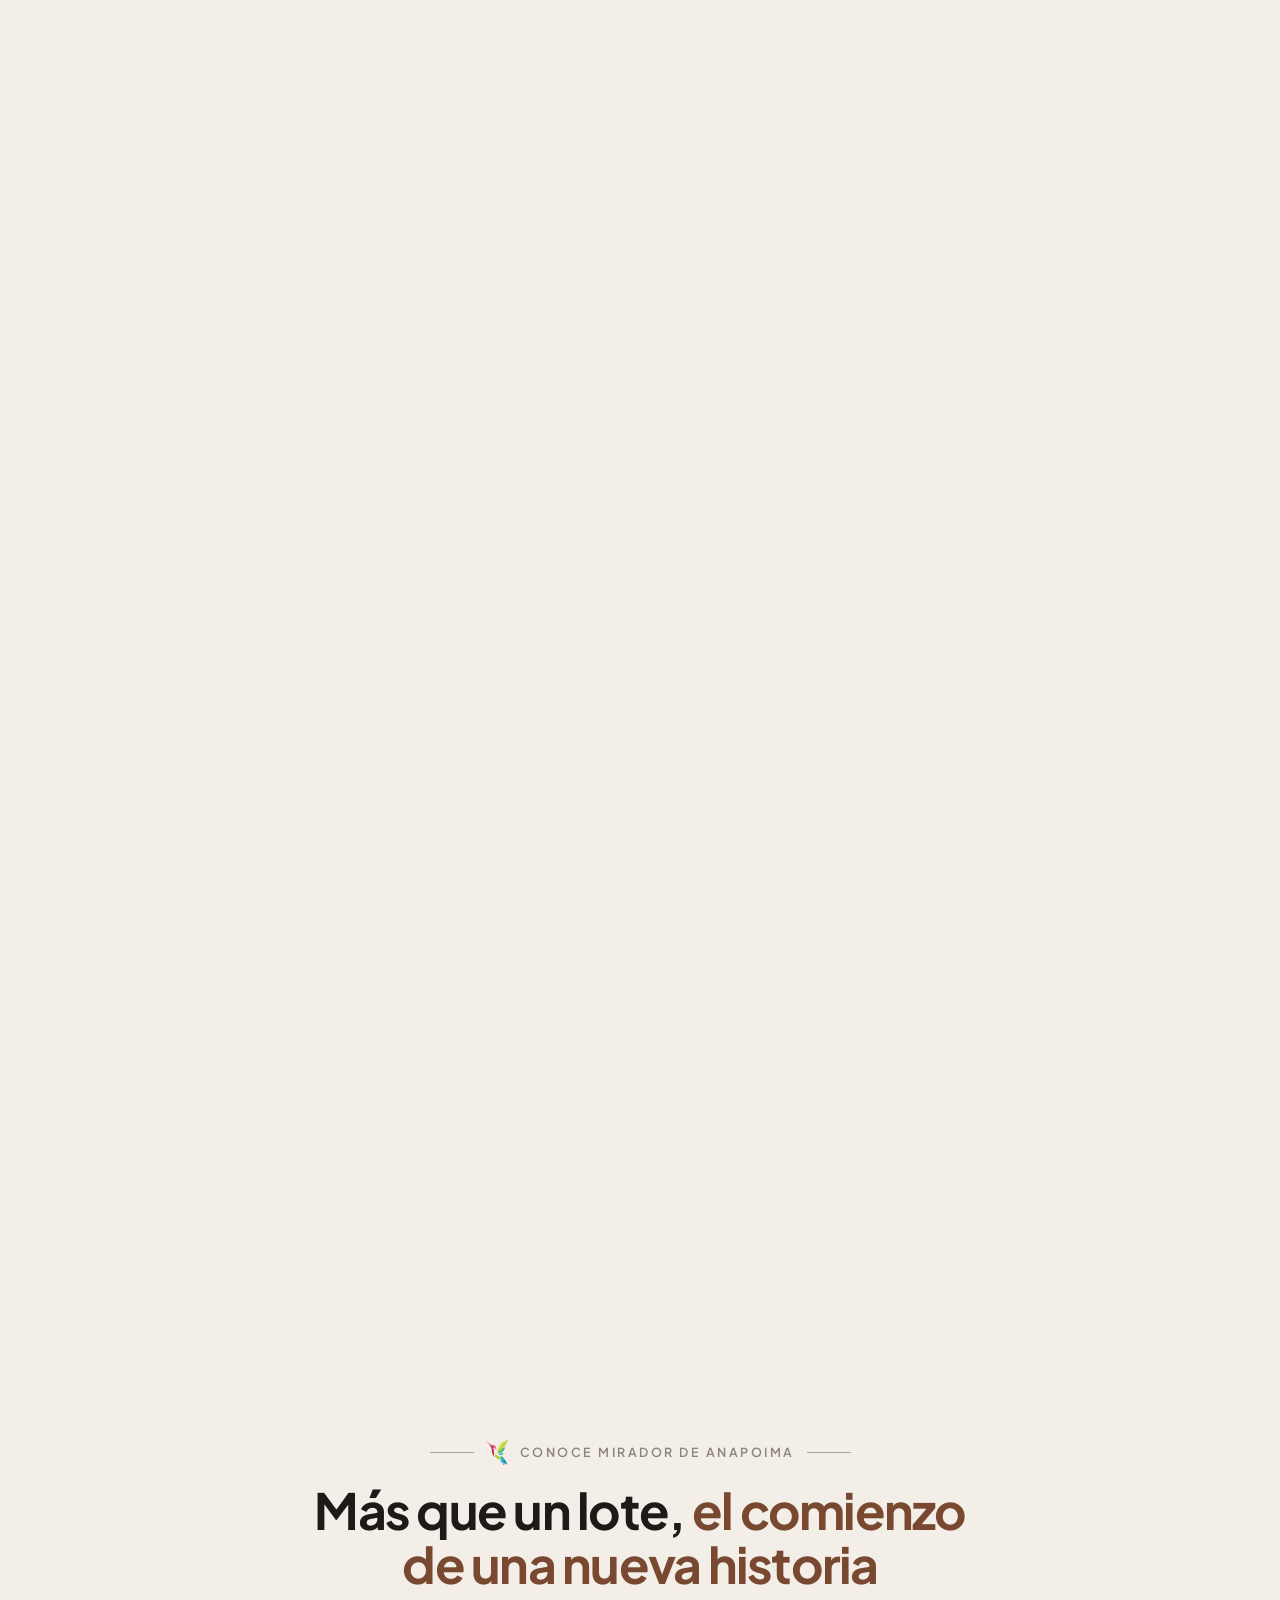
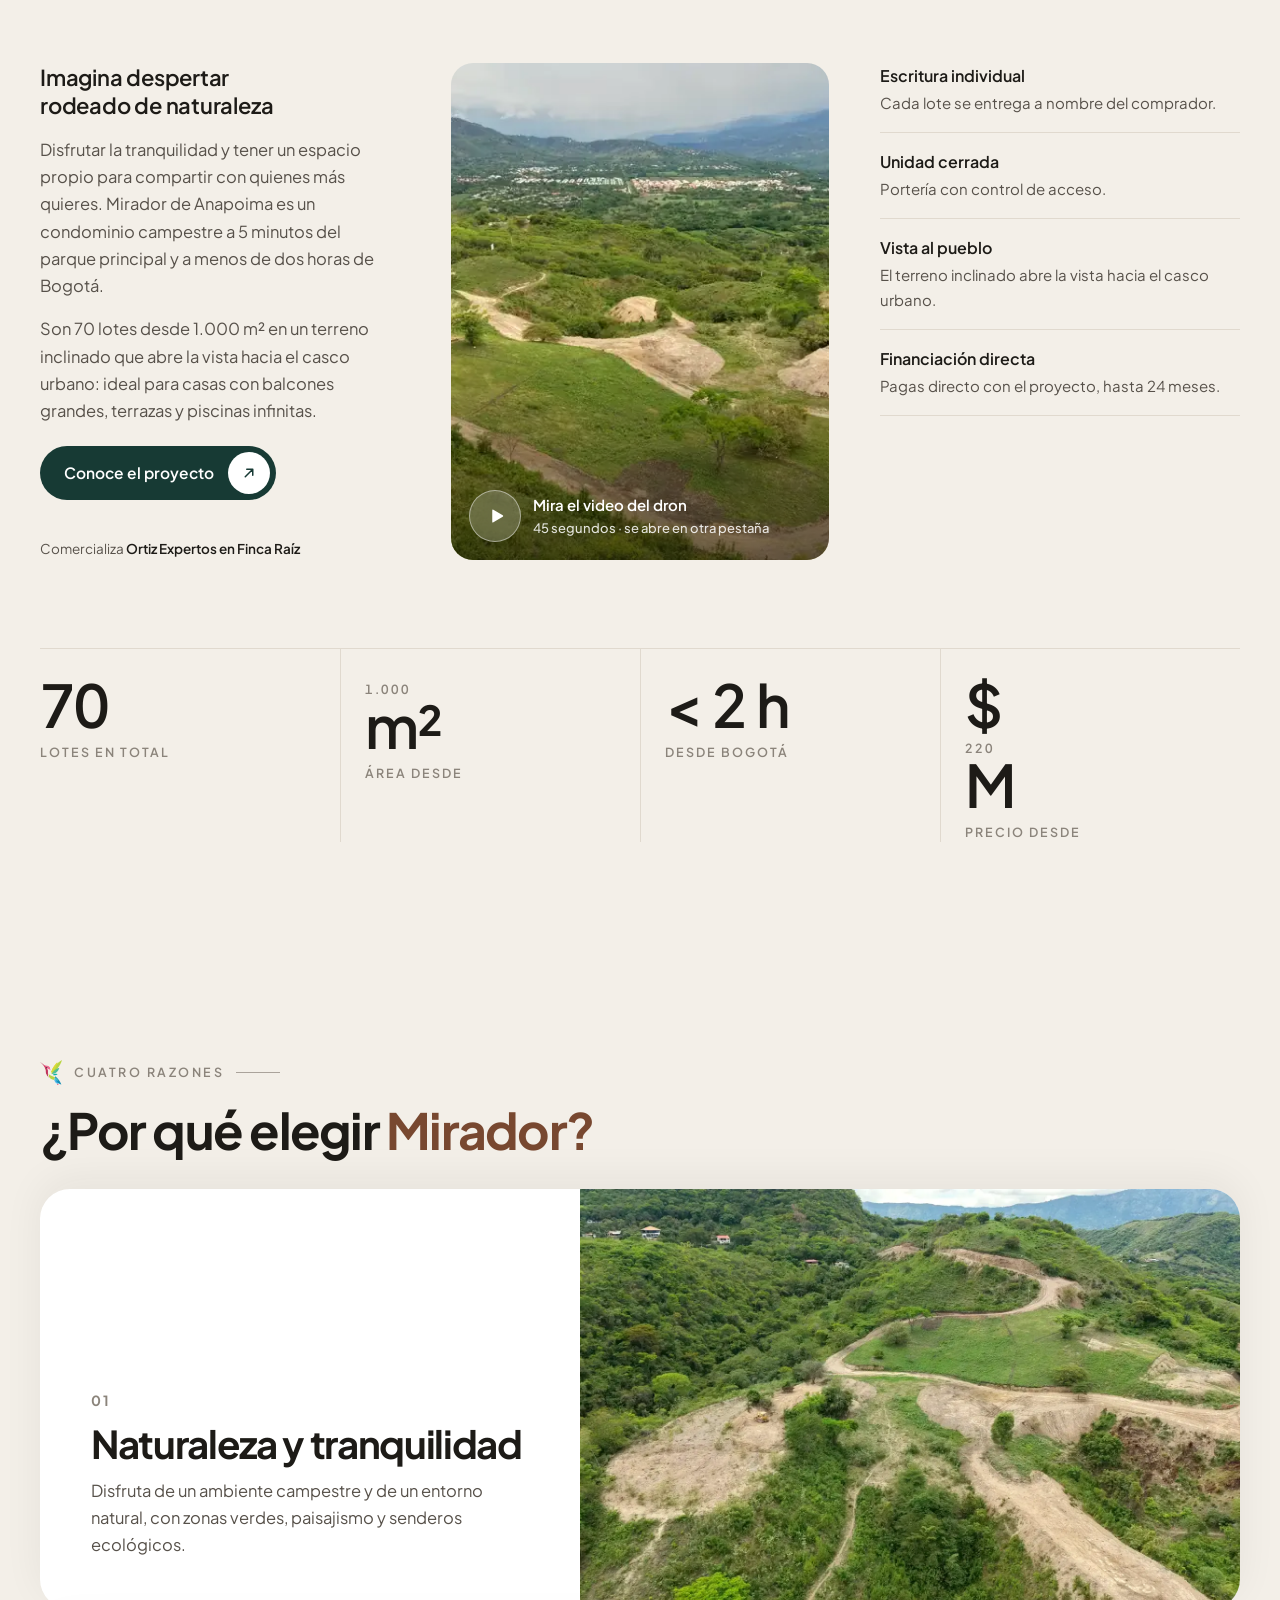
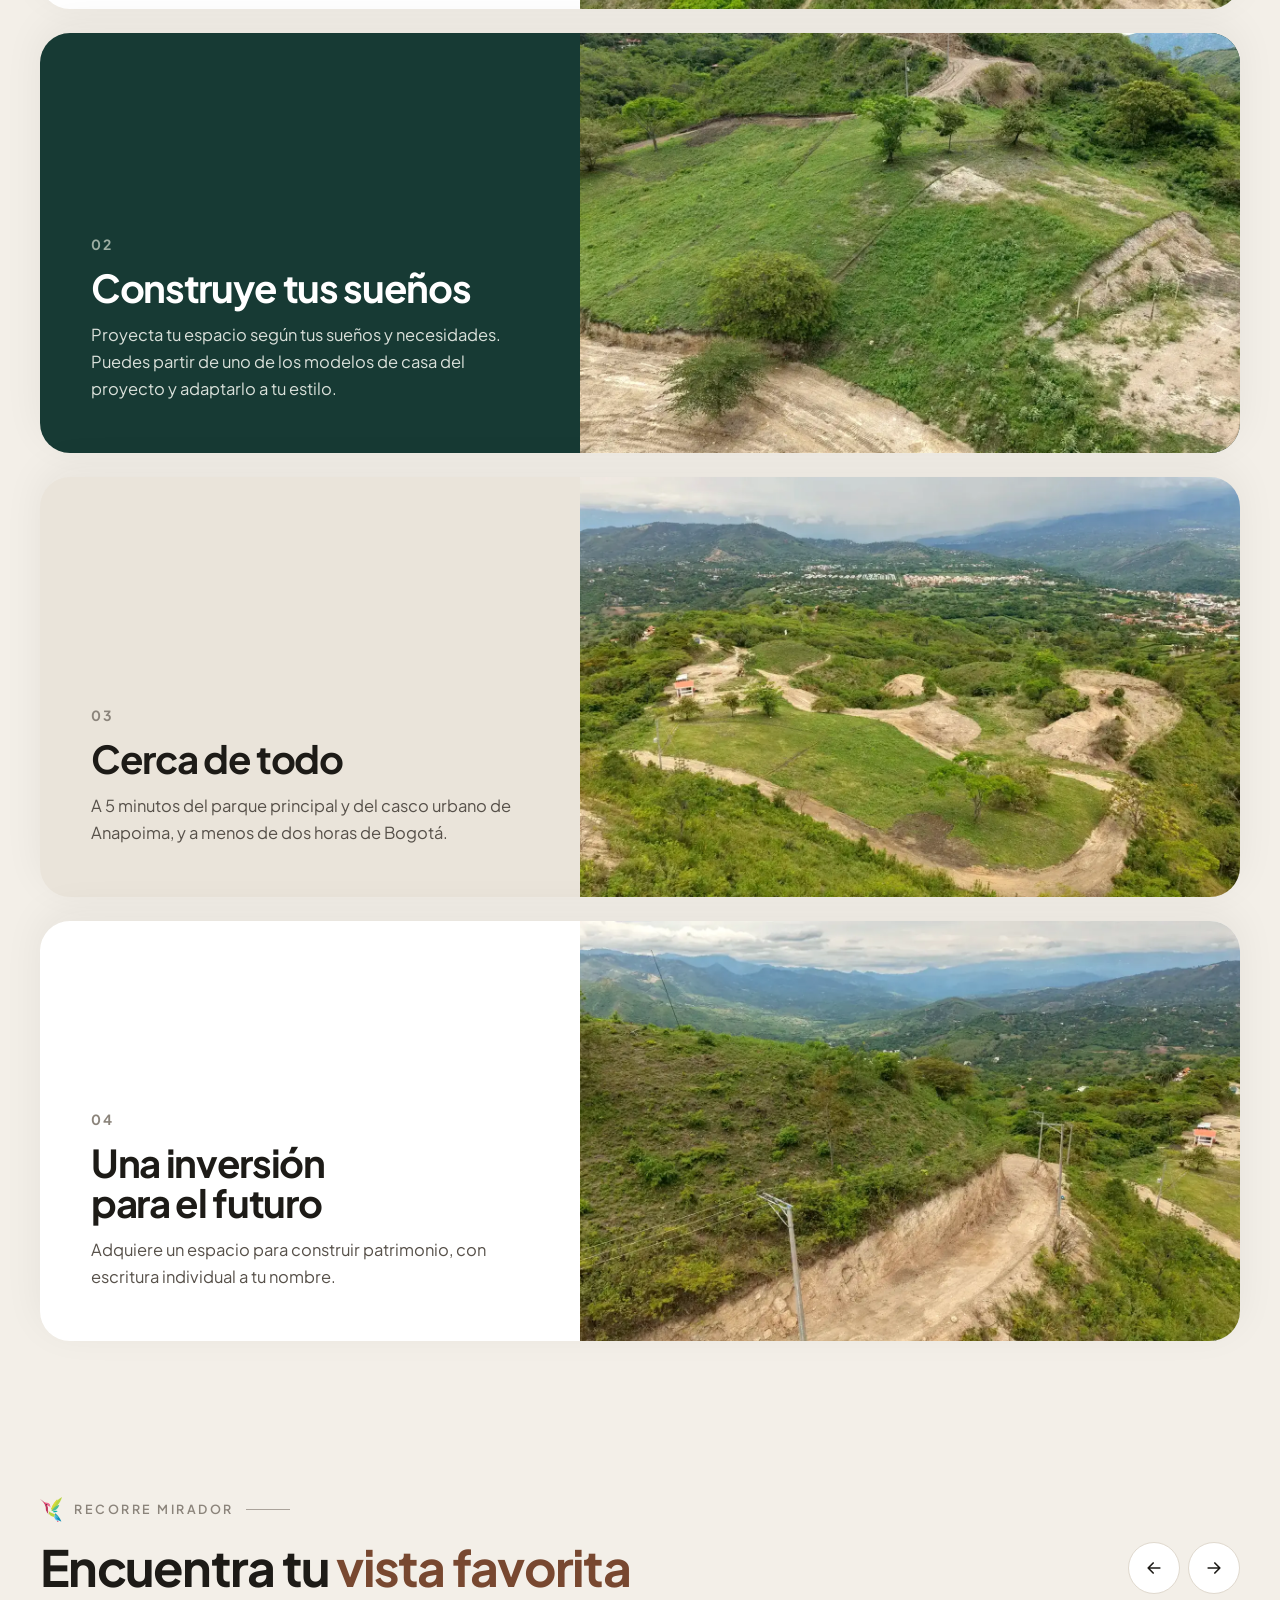
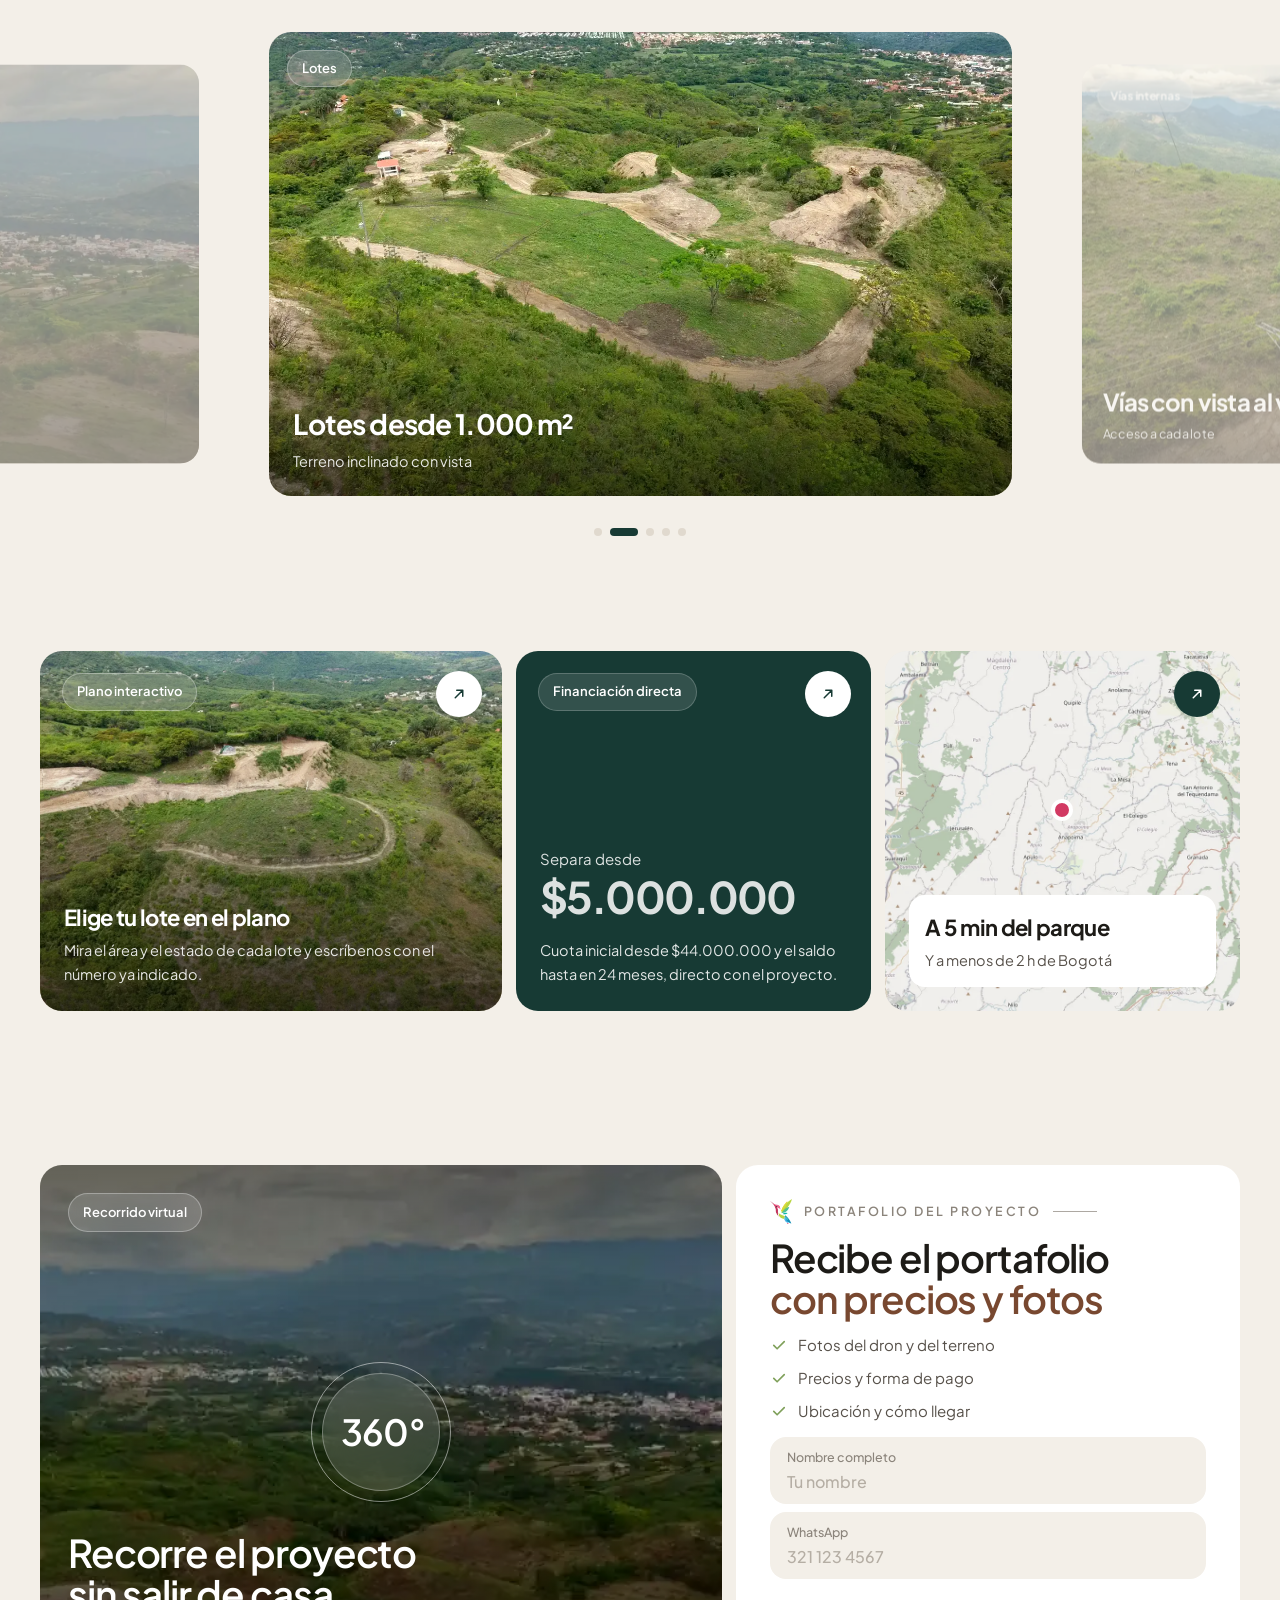
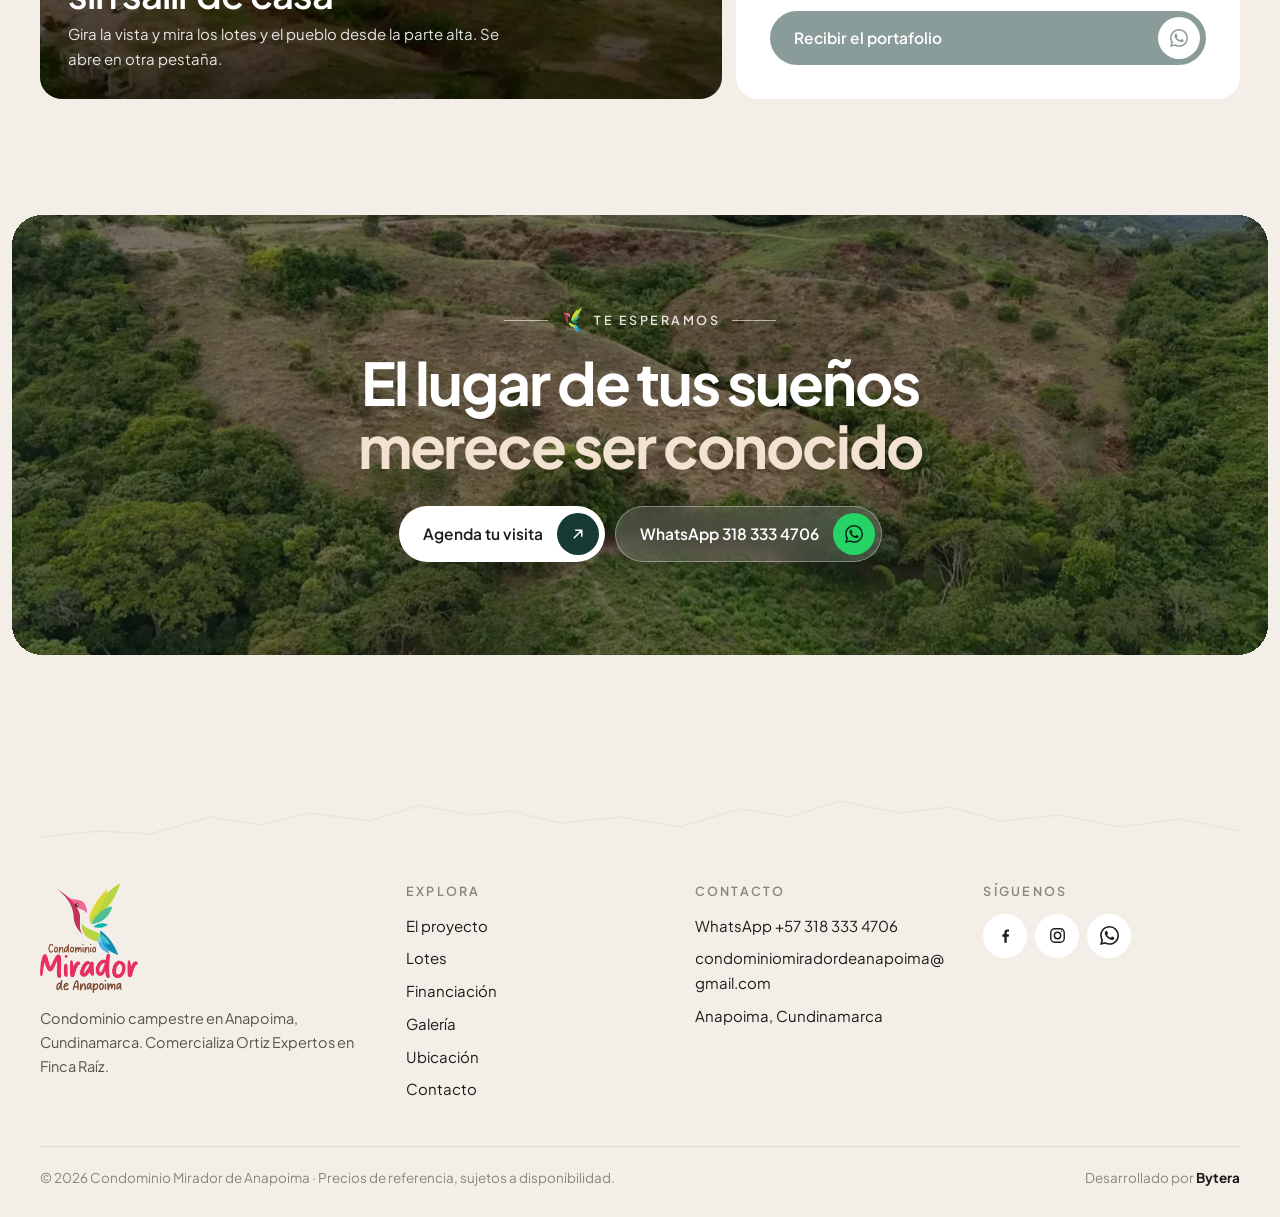
==== commit 2817622c: "Cuota inicial minima de $44.000.000 y saldo hasta en 24 meses Co-Authored-By: Claude Opus 5.5 <norep" ====
--- a/index.html
+++ b/index.html
@@ -119,7 +119,7 @@
       <li><b>Escritura individual</b><span>Cada lote se entrega a nombre del comprador.</span></li>
       <li><b>Unidad cerrada</b><span>Portería con control de acceso.</span></li>
       <li><b>Vista al pueblo</b><span>El terreno inclinado abre la vista hacia el casco urbano.</span></li>
-      <li><b>Financiación directa</b><span>Pagas directo con el proyecto, hasta 12 meses.</span></li>
+      <li><b>Financiación directa</b><span>Pagas directo con el proyecto, hasta 24 meses.</span></li>
     </ul>
   </div>
   <div class="cifras" data-revelar>
@@ -182,7 +182,7 @@
   <a class="bloque bloque--verde" href="financiacion.html" data-revelar style="--d:.1s">
     <span class="bloque__chip">Financiación directa</span>
     <span class="bloque__grande">Separa desde<br><b>$5.000.000</b></span>
-    <span class="bloque__txt"><span>Cuota inicial de $42.000.000 y el saldo hasta en 12 meses, directo con el proyecto.</span></span>
+    <span class="bloque__txt"><span>Cuota inicial desde $44.000.000 y el saldo hasta en 24 meses, directo con el proyecto.</span></span>
     <span class="btn__c"><svg><use href="#i-flecha"/></svg></span>
   </a>
   <a class="bloque bloque--mapa" href="ubicacion.html" data-revelar style="--d:.2s">
